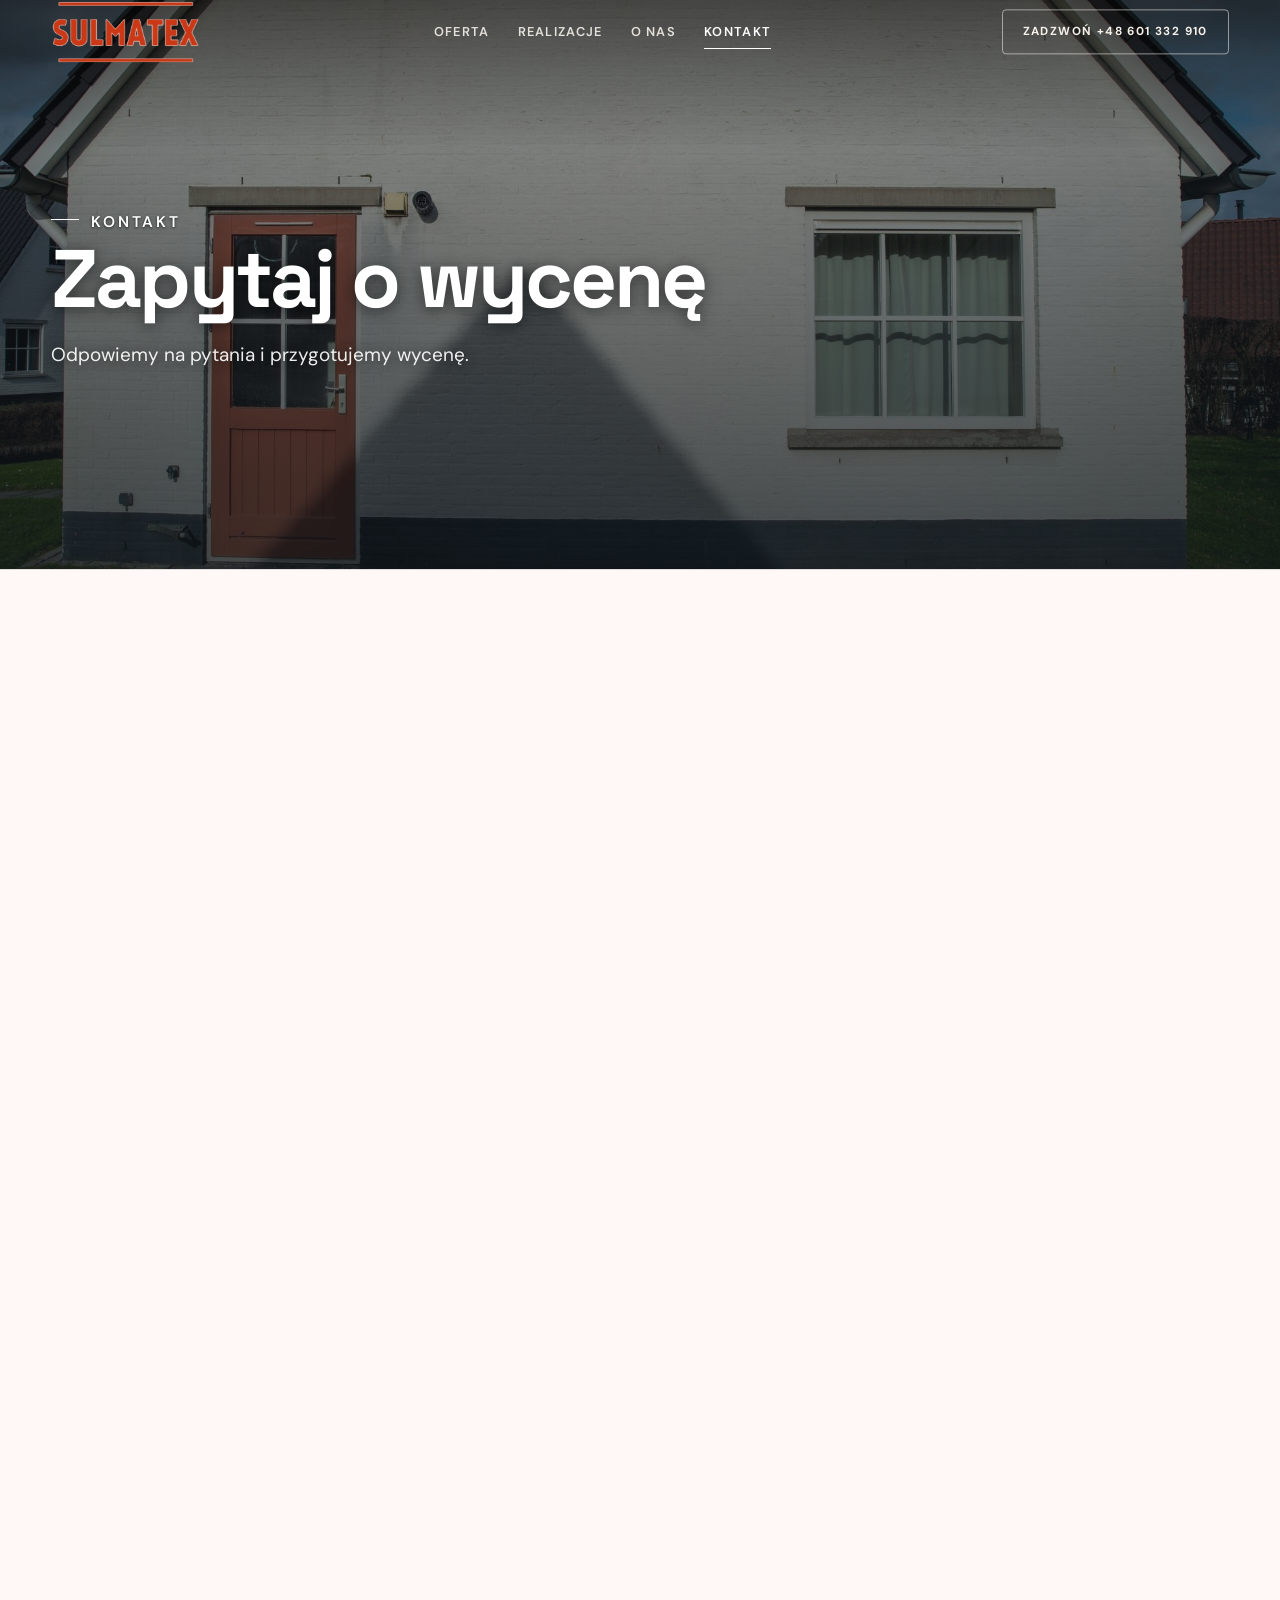
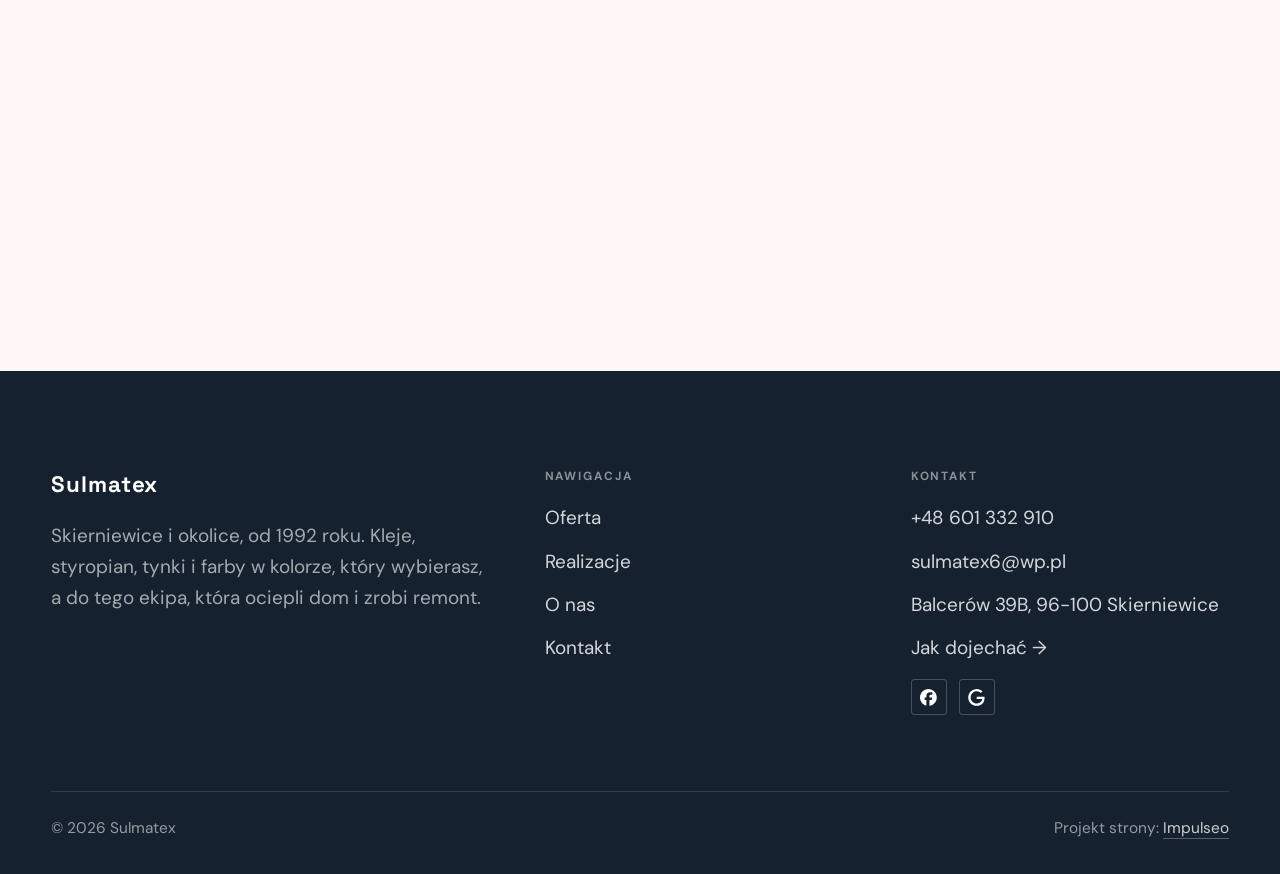
==== kontakt.html @ 5f84e616 "Strona demo: sulmatex" ====
<!DOCTYPE html>
<html lang="pl">
<head>
<meta charset="UTF-8">
<meta name="viewport" content="width=device-width, initial-scale=1.0">
<title>Kontakt - Sulmatex</title>
<meta name="description" content="Kontakt Sulmatex - Balcerów 39B, 96-100 Skierniewice">
<link rel="canonical" href="https://kris20032.github.io/sulmatex/kontakt.html">
<meta name="robots" content="noindex, nofollow">
<meta property="og:type" content="website">
<meta property="og:locale" content="pl_PL">
<meta property="og:site_name" content="Sulmatex">
<meta property="og:title" content="Kontakt - Sulmatex">
<meta property="og:description" content="Kontakt Sulmatex - Balcerów 39B, 96-100 Skierniewice">
<meta property="og:url" content="https://kris20032.github.io/sulmatex/kontakt.html">
<meta property="og:image" content="https://kris20032.github.io/sulmatex/img/og.jpg">
<meta property="og:image:width" content="1200">
<meta property="og:image:height" content="630">
<meta name="twitter:card" content="summary_large_image">
<link rel="preconnect" href="https://fonts.googleapis.com">
<link rel="preconnect" href="https://fonts.gstatic.com" crossorigin>
<link href="https://fonts.googleapis.com/css2?family=Space+Grotesk:wght@500;600;700&family=DM+Sans:opsz,wght@9..40,400;9..40,500;9..40,600&display=swap" rel="stylesheet">
<link rel="stylesheet" href="assets/styles.css?v=34078793">
</head>
<body>

<header class="nav">
  <div class="wrap nav-inner">
    <a class="brand brand-has-logo" href="index.html"><img class="brand-logo" src="img/logo.png" alt="Sulmatex" width="884" height="380" decoding="async"></a>
    <nav class="nav-links">
      <a href="oferta.html">Oferta</a>
      <a href="realizacje.html">Realizacje</a>
      <a href="o-nas.html">O nas</a>
      <a href="kontakt.html" class="active" aria-current="page">Kontakt</a>
      <a href="tel:+48601332910" class="btn btn-accent">Zadzwoń +48 601 332 910</a>
    </nav>
    <button class="nav-toggle" aria-label="Menu"><span></span><span></span><span></span></button>
  </div>
</header>

<main>
<section class="pagehead">
  <img src="img/g9.jpg" alt="Sulmatex - Zapytaj o wycenę" width="1880" height="1255" decoding="async">
  <div class="wrap">
    <span class="eyebrow">Kontakt</span>
    <h1>Zapytaj o wycenę</h1>
    <p>Odpowiemy na pytania i przygotujemy wycenę.</p>
  </div>
</section>
<section>
  <div class="wrap contact-grid">
    <div class="reveal">
      <span class="eyebrow">Dane kontaktowe</span>
      <h2 style="margin:var(--space-4) 0 var(--space-6)">Sulmatex</h2>
      <div class="info-list">
        <div class="info-row"><div class="ic"><svg class="ico-tel" width="16" height="16" viewBox="0 0 24 24" fill="none" aria-hidden="true"><path d="M6.6 10.8a15.5 15.5 0 0 0 6.6 6.6l2.2-2.2a1 1 0 0 1 1-.24 11.4 11.4 0 0 0 3.6.58 1 1 0 0 1 1 1V20a1 1 0 0 1-1 1A17 17 0 0 1 3 4a1 1 0 0 1 1-1h3.5a1 1 0 0 1 1 1c0 1.25.2 2.46.58 3.6a1 1 0 0 1-.25 1l-2.23 2.2Z" fill="currentColor"/></svg></div><div><div class="lbl">Telefon</div><a class="val" href="tel:+48601332910">+48 601 332 910</a></div></div>
        <div class="info-row"><div class="ic"><svg class="ico-mail" width="16" height="16" viewBox="0 0 24 24" fill="none" aria-hidden="true"><rect x="3.2" y="5.5" width="17.6" height="13" rx="1.6" stroke="currentColor" stroke-width="1.6"/><path d="M4 7l8 6 8-6" stroke="currentColor" stroke-width="1.6" stroke-linecap="round" stroke-linejoin="round"/></svg></div><div><div class="lbl">E-mail</div><a class="val" href="mailto:sulmatex6@wp.pl">sulmatex6@wp.pl</a></div></div>
        <div class="info-row"><div class="ic"><svg class="ico-pin" width="16" height="16" viewBox="0 0 24 24" fill="none" aria-hidden="true"><path d="M12 21s7-6.1 7-11.5A7 7 0 0 0 5 9.5C5 14.9 12 21 12 21Z" stroke="currentColor" stroke-width="1.6" fill="none"/><circle cx="12" cy="9.5" r="2.4" fill="currentColor"/></svg></div><div><div class="lbl">Adres</div><div class="val">Balcerów 39B, 96-100 Skierniewice</div></div></div>
        <div class="info-row"><div class="ic"><svg width="16" height="16" viewBox="0 0 24 24" fill="none" aria-hidden="true"><circle cx="12" cy="12" r="8.5" stroke="currentColor" stroke-width="1.6"/><path d="M12 7.5V12l3 2" stroke="currentColor" stroke-width="1.6" stroke-linecap="round"/></svg></div><div><div class="lbl">Godziny</div><div class="val">Poniedziałek-piątek 8:00-16:00, sobota i niedziela nieczynne</div></div></div>
      </div>
    </div>
    <div class="reveal">
      <form class="form" action="https://formsubmit.co/sulmatex6@wp.pl" method="POST">
        <input type="hidden" name="_subject" value="Zapytanie ze strony Sulmatex">
        <input type="hidden" name="_captcha" value="false">
        <input type="hidden" name="_template" value="table">
        <div class="fld"><label for="name">Imię / firma</label><input id="name" name="name" type="text" placeholder="np. Jan Kowalski" required></div>
        <div class="fld"><label for="email">E-mail</label><input id="email" name="email" type="email" placeholder="adres@email.pl" required></div>
        <div class="fld"><label for="phone">Telefon</label><input id="phone" name="phone" type="tel" placeholder="+48 ..."></div>
        <div class="fld"><label for="msg">Czego dotyczy zapytanie?</label><textarea id="msg" name="message" placeholder="Napisz krótko, w czym możemy pomóc" required></textarea></div>
        <button type="submit" class="btn btn-accent" style="width:100%;justify-content:center">Wyślij zapytanie <span class="arr">→</span></button>
        <p class="note">Wiadomość trafi bezpośrednio do nas. Można też zadzwonić: +48 601 332 910.</p>
      </form>
    </div>
  </div>
</section>
<section style="padding-top:0">
  <div class="wrap reveal">
    <iframe class="map" title="Sulmatex - Skierniewice" src="https://maps.google.com/maps?q=51.914485%2C20.145934&z=15&output=embed" loading="lazy" referrerpolicy="no-referrer-when-downgrade"></iframe>
  </div>
</section>
</main>

<footer>
  <div class="wrap">
    <div class="foot-grid">
      <div class="foot-brand">
        <div class="name">Sulmatex</div>
        <p>Skierniewice i okolice, od 1992 roku. Kleje, styropian, tynki i farby w kolorze, który wybierasz, a do tego ekipa, która ociepli dom i zrobi remont.</p>
      </div>
      <div class="foot-col">
        <h4>Nawigacja</h4>
        <a href="oferta.html">Oferta</a>
        <a href="realizacje.html">Realizacje</a>
        <a href="o-nas.html">O nas</a>
        <a href="kontakt.html">Kontakt</a>
      </div>
      <div class="foot-col">
        <h4>Kontakt</h4>
        <a href="tel:+48601332910">+48 601 332 910</a>
        <a href="mailto:sulmatex6@wp.pl">sulmatex6@wp.pl</a>
        <p>Balcerów 39B, 96-100 Skierniewice</p>
        <a href="https://maps.google.com/?cid=3609428095485784670&g_mp=Cidnb29nbGUubWFwcy5wbGFjZXMudjEuUGxhY2VzLlNlYXJjaFRleHQQAhgEIAA" target="_blank" rel="noopener">Jak dojechać →</a>
      <div class="foot-soc">
        <a class="soc" href="https://www.facebook.com/p/Sulmatex-100064661784393/" target="_blank" rel="noopener" aria-label="Facebook - Sulmatex"><svg viewBox="0 0 24 24" aria-hidden="true" focusable="false"><path d="M9.101 23.691v-7.98H6.627v-3.667h2.474v-1.58c0-4.085 1.848-5.978 5.858-5.978.401 0 .955.042 1.468.103a8.68 8.68 0 0 1 1.141.195v3.325a8.623 8.623 0 0 0-.653-.036 26.805 26.805 0 0 0-.733-.009c-.707 0-1.259.096-1.675.309a1.686 1.686 0 0 0-.679.622c-.258.42-.374.995-.374 1.752v1.297h3.919l-.386 2.103-.287 1.564h-3.246v8.245C19.396 23.238 24 18.179 24 12.044c0-6.627-5.373-12-12-12s-12 5.373-12 12c0 5.628 3.874 10.35 9.101 11.647Z" fill="currentColor"/></svg></a>
        <a class="soc" href="https://maps.google.com/?cid=3609428095485784670&g_mp=Cidnb29nbGUubWFwcy5wbGFjZXMudjEuUGxhY2VzLlNlYXJjaFRleHQQAhgEIAA" target="_blank" rel="noopener" aria-label="Google - Sulmatex"><svg viewBox="0 0 24 24" aria-hidden="true" focusable="false"><path d="M12.48 10.92v3.28h7.84c-.24 1.84-.853 3.187-1.787 4.133-1.147 1.147-2.933 2.4-6.053 2.4-4.827 0-8.6-3.893-8.6-8.72s3.773-8.72 8.6-8.72c2.6 0 4.507 1.027 5.907 2.347l2.307-2.307C18.747 1.44 16.133 0 12.48 0 5.867 0 .307 5.387.307 12s5.56 12 12.173 12c3.573 0 6.267-1.173 8.373-3.36 2.16-2.16 2.84-5.213 2.84-7.667 0-.76-.053-1.467-.173-2.053H12.48z" fill="currentColor"/></svg></a>
      </div>
      </div>
    </div>
    <div class="foot-bot">
      <span>© 2026 Sulmatex</span>
      <span>Projekt strony: <a class="foot-credit" href="https://impulseo.pl" target="_blank" rel="noopener">Impulseo</a></span>
    </div>
  </div>
</footer>
<div class="sticky-call"><a class="sc-call" href="tel:+48601332910"><svg class="ico-tel" width="16" height="16" viewBox="0 0 24 24" fill="none" aria-hidden="true"><path d="M6.6 10.8a15.5 15.5 0 0 0 6.6 6.6l2.2-2.2a1 1 0 0 1 1-.24 11.4 11.4 0 0 0 3.6.58 1 1 0 0 1 1 1V20a1 1 0 0 1-1 1A17 17 0 0 1 3 4a1 1 0 0 1 1-1h3.5a1 1 0 0 1 1 1c0 1.25.2 2.46.58 3.6a1 1 0 0 1-.25 1l-2.23 2.2Z" fill="currentColor"/></svg> Zadzwoń</a><a class="sc-quote" href="kontakt.html">Zadzwoń i zapytaj</a></div>
<div class="demo-wazne" data-do="2026-11-15" data-cykl="3" hidden><svg class="dw-ico" width="13" height="13" viewBox="0 0 24 24" fill="none" aria-hidden="true"><circle cx="12" cy="12" r="8.6" stroke="currentColor" stroke-width="1.8"/><path d="M12 7.2V12l3.3 2" stroke="currentColor" stroke-width="1.8" stroke-linecap="round"/></svg><span class="dw-txt"></span></div>

<script src="assets/main.js"></script>
</body>
</html>
---- assets/styles.css ----
/* ============================================================
   STOLBASZ — premium, architektoniczny B2B fit-out
   Jasna paleta, zero brązu. System wg premium-web-craft.
   Projekt strony: Impulseo (impulseo.pl)
   ============================================================ */

:root{
  /* PALETA — jasna, architektoniczna, chłodna */
  --paper:#F4F6F8;          /* główne tło */
  --paper-2:#E7EBEF;        /* sekcje alternatywne (chłodny jasny szary) */
  --paper-3:#E7EBEF;        /* delikatne wypełnienia */
  --ink:#15212E;            /* tekst główny — chłodny grafit */
  --ink-soft:#243443;       /* nagłówki drugorzędne */
  --muted:#6B7785;          /* tekst poboczny */
  --line:rgba(21,33,46,.12);/* hairline */
  --accent:#E8A317;         /* stonowany petrol-slate — jedyny akcent */
  --accent-d:#C9870C;
  --accent-soft:rgba(232,163,23,.10);
  --dark:#15212E;           /* sekcje ciemne (stopka/CTA) */

  /* HOVER ZDJĘĆ — JEDEN standard dla całego silnika (decyzja K. 04.08.2026, artefakt z wariantami).
     AKTUALNE (K.+Szymon 09.08.2026, wybór z artefaktu 6 wariantów): zoom 1.05 przy 1.4s -
     przy tak długim czasie mocniejszy kadr NIE skacze, tylko „oddycha". Poprzedni standard
     (1.02 / .55s z 04.08) odbierany jako dynamiczny i szybki.
     Spoczynek lekko przygaszony, ale TYLKO tam, gdzie jest mysz (@media hover:hover) —
     na telefonie zdjęcia zostają w pełnej jasności. */
  --img-zoom:1.05;                   /* K.+Szymon 09.08: wariant F z artefaktu porównawczego */
  --img-rest:brightness(.95) saturate(.99);
  --img-hot:brightness(1.06) saturate(1.05);
  --img-dur:1.4s;                    /* K.+Szymon 09.08 (wariant F): powoli = elegancko */
  --img-ease:cubic-bezier(.16,.84,.44,1);  /* miękki ogon, efekt „oddychania" */

  /* ODSTĘPY — skala 4/8 */
  --space-1:4px; --space-2:8px; --space-3:12px; --space-4:16px; --space-5:24px;
  --space-6:32px; --space-7:48px; --space-8:64px; --space-9:96px; --space-10:128px;

  /* TYPOGRAFIA — fluid clamp() (skala podbita 16.07.2026: większe, czytelniejsze litery — uwaga Adama) */
  --text-sm:clamp(.9rem,.87rem + .12vw,1rem);
  --text-base:clamp(1.08rem,1.04rem + .18vw,1.2rem);
  --text-lg:clamp(1.24rem,1.15rem + .34vw,1.44rem);
  --text-h3:clamp(1.34rem,1.22rem + .55vw,1.66rem);
  --text-h2:clamp(2.1rem,1.66rem + 2.1vw,3.1rem);
  --text-h1:clamp(2.9rem,2.1rem + 4vw,5.1rem);

  /* PROMIENIE — architektoniczne, raczej ostre */
  --r-sm:3px; --r-md:6px; --r-lg:10px;

  /* RUCH */
  --ease:cubic-bezier(.25,.46,.45,.94); --dur:.24s;

  /* CIENIE — miękkie, warstwowe */
  --sh-sm:0 1px 2px rgba(16,24,32,.04), 0 2px 8px rgba(16,24,32,.05);
  --sh-md:0 2px 6px rgba(16,24,32,.05), 0 12px 28px -8px rgba(16,24,32,.12);
  --sh-lg:0 6px 14px rgba(16,24,32,.07), 0 26px 56px -18px rgba(16,24,32,.22);

  --hairline:1px solid var(--line);

  --font-display:'Space Grotesk','Inter',sans-serif;
  --font-body:'DM Sans','Inter',sans-serif;
}

*{box-sizing:border-box;margin:0;padding:0}
html{scroll-behavior:smooth}
body{
  font-family:var(--font-body);
  font-size:var(--text-base);
  line-height:1.65;
  color:var(--ink);
  background:var(--paper);
  -webkit-font-smoothing:antialiased;
  text-rendering:optimizeLegibility;
}
img{max-width:100%;height:auto;display:block}  /* height:auto = width/height z atrybutów trzyma proporcje (TOP#12) */
a{color:inherit;text-decoration:none}

.wrap{width:min(92%,1180px);margin-inline:auto}
section{padding-block:clamp(52px,6.5vw,96px)}

h1,h2,h3{font-family:var(--font-display);font-weight:700;line-height:1.08;letter-spacing:-.02em;color:var(--ink)}
h1{font-size:var(--text-h1);letter-spacing:-.035em}
h2{font-size:var(--text-h2);letter-spacing:-.025em}
h3{font-size:var(--text-h3)}
/* MIARA — długość wiersza. WCAG 2.2 SC 1.4.8: max 80 znaków; Butterick: 45–90.
   68ch daje realnie 72–78 znaków polskiego tekstu, czyli z zapasem pod granicą.
   Wcześniej limit miał TYLKO <p> — <li>, <blockquote> i <dd> nie miały żadnego,
   i to jedyny powód, dla którego 23 bloki na dwóch oddanych stronach jadą po
   83–106 znaków w wierszu (pomiar 07.08.2026, bramka `miara`).
   ⚠️ Listy i definicje ograniczamy TYLKO bez klasy: `ul`/`ol` z klasą to u nas
   układ (siatki kafli, menu), a nie tekst ciągły — tam miarę wyznacza układ. */
/* 60ch, nie 68ch (K. 10.08): po zmianie fontów na węższe kroje (DM Sans i spółka)
   w 68ch mieściło się ~90 znaków - bramka pikselowa słusznie zgłaszała przekroczenie
   granicy 80. Pomiar na żywej przeglądarce: 60ch = 90 znaków, 53ch = ~78 znaków, czyli normę WCAG 1.4.8. */
:root{ --miara:53ch }
p{max-width:min(100%,var(--miara))}
blockquote,
ul:not([class])>li, ol:not([class])>li,
dl:not([class])>dd{max-width:min(100%,var(--miara))}

/* ⚠️ Świadomie BEZ wyjątku `.tile p,.card p,.svc p{max-width:none}`, choć nasuwa się sam:
   te akapity BYŁY już ograniczone (stare `p{max-width:65ch}`), więc „wyjątek" nie odblokowałby
   niczego nowego — tylko ROZLUŹNIŁ stan sprzed zmiany na wszystkich demach naraz.
   `figcaption` żadna z reguł wyżej nie dotyczy, więc też nie potrzebuje zwolnienia. */

/* ŁAMANIE. `balance` wyrównuje długości wierszy w nagłówku, `pretty` pilnuje ostatniego
   wiersza akapitu, żeby nie został w nim jeden wyraz. Obsługiwane od Chrome 117 /
   Safari 17.5; starsze przeglądarki po prostu ignorują tę własność.
   `text-wrap:pretty` nie występowało dotąd ANI RAZ w silniku ani w repo klientów. */
h1,h2,h3,.lead,.lede{text-wrap:balance}
p,li,blockquote,dd{text-wrap:pretty}

.eyebrow{
  font-family:var(--font-body);
  font-size:var(--text-sm);
  font-weight:600;
  letter-spacing:.18em;
  text-transform:uppercase;
  color:var(--accent);
  display:inline-flex;align-items:center;gap:var(--space-3);
}
/* flex:none + margin-top = kreska trzyma się PIERWSZEJ linii. Wcześniej align-items:center
   centrowało ją względem całego bloku i przy zawinięciu (długi kicker typu
   „…WNĘTRZ · LESZNO · OD 2019") druga linia lądowała z brzydkim wcięciem. */
.eyebrow{align-items:flex-start}
.eyebrow>*,.eyebrow{text-wrap:balance}   /* dlugi kicker lamal sie na sierote typu samo „2019" w drugiej linii */
.eyebrow::before{content:"";width:28px;height:1px;background:var(--accent);display:inline-block;flex:none;margin-top:.62em}

.muted{color:var(--muted)}
.lead{font-size:var(--text-lg);line-height:1.55;color:var(--ink-soft);max-width:50ch}

/* ---------- BUTTONS ---------- */
.btn{
  display:inline-flex;align-items:center;gap:var(--space-2);
  font-weight:600;font-size:var(--text-sm);letter-spacing:.02em;
  padding:var(--space-4) var(--space-6);
  border-radius:var(--r-sm);
  transition:transform var(--dur) var(--ease),box-shadow var(--dur) var(--ease),background var(--dur) var(--ease);
  cursor:pointer;border:1px solid transparent;
}
.btn-accent{background:var(--accent);color:#fff;box-shadow:var(--sh-sm)}
.btn-accent:hover{background:var(--accent-d);transform:translateY(-2px);box-shadow:var(--sh-md)}
.btn-accent:active{transform:translateY(0);box-shadow:var(--sh-sm)}
.btn-ghost{background:transparent;color:var(--ink);border-color:var(--line)}
.btn-ghost:hover{border-color:var(--accent);color:var(--accent);transform:translateY(-2px)}
.btn-light{background:#fff;color:var(--ink);box-shadow:var(--sh-sm)}
.btn-light:hover{transform:translateY(-2px);box-shadow:var(--sh-md)}
.btn .arr{transition:transform var(--dur) var(--ease)}
.btn:hover .arr{transform:translateX(4px)}

/* ---------- NAV ---------- */
.nav{
  position:sticky;top:0;z-index:50;
  background:color-mix(in srgb,var(--paper) 88%,transparent);
  backdrop-filter:saturate(140%) blur(10px);
  border-bottom:var(--hairline);
}
.nav-inner{display:flex;align-items:center;justify-content:space-between;gap:var(--space-5);height:72px}
/* ANTY-NACHODZENIE (K. 05.08.2026): długa nazwa firmy + przycisk z pełnym numerem nie mieściły się w pasku
   i flex ściskał linki PONIŻEJ ich treści - "Kontakt" wchodził na ramkę "Zadzwoń +48 ...". Teraz ustępuje
   nazwa marki (skrót wielokropkiem), a menu i przycisk nigdy się nie kurczą ani nie zachodzą na siebie. */
.brand{display:flex;flex-direction:column;line-height:1;min-width:0;flex:0 1 auto}
.brand .name{font-family:var(--font-display);font-weight:800;font-size:1.35rem;letter-spacing:.04em;white-space:nowrap;overflow:hidden;text-overflow:ellipsis}
.brand .sub{font-size:.62rem;letter-spacing:.34em;text-transform:uppercase;color:var(--muted);margin-top:5px;white-space:nowrap;overflow:hidden;text-overflow:ellipsis}
.nav-links{display:flex;align-items:center;gap:var(--space-6);flex:0 0 auto}
.nav-links a{font-size:var(--text-sm);font-weight:500;color:var(--ink-soft);position:relative;padding-block:4px;white-space:nowrap;transition:color var(--dur) var(--ease)}
.nav-links a::after{content:"";position:absolute;left:0;bottom:0;width:0;height:1.5px;background:var(--accent);transition:width var(--dur) var(--ease)}
.nav-links a:hover,.nav-links a.active{color:var(--ink)}
.nav-links a:hover::after,.nav-links a.active::after{width:100%}
.nav-links .btn{padding:var(--space-2) var(--space-5)}
/* przyciski w nav: właściwy kolor (przebij .nav-links a) + bez podkreślenia */
.nav-links a.btn-accent{color:#fff}
.nav-links a.btn-ghost,.nav-links a.btn-light{color:var(--ink)}
/* CTA w pasku: NIE podkreślenie spod linków menu, ale ten sam przelatujący błysk,
   co na wszystkich innych przyciskach (zgłoszenie K. 13.08.2026 - „na hero jest efekt
   światła przechodzącego przez przycisk, na navbarze go nie ma, a mają być identyczne").
   Reguła `.nav-links a::after` jest silniejsza od `.btn::after`, więc trzeba jej
   geometrię wyzerować i wpisać połysk z nazwy - samo `display:none` gasiło efekt. */
.nav-links a.btn::after{
  display:block;content:"";position:absolute;inset:0;z-index:-1;pointer-events:none;
  width:auto;height:auto;border-radius:inherit;   /* kasuje geometrię podkreślenia (width:0;height:1.5px) */
  background:linear-gradient(100deg,transparent 32%,rgba(255,255,255,.20) 50%,transparent 68%);
  translate:-120% 0}
@media (prefers-reduced-motion:no-preference){
  .nav-links a.btn:hover::after{translate:120% 0;transition:translate .75s var(--mt-ease,cubic-bezier(.16,.84,.44,1))}
}
.nav-toggle{display:none;background:none;border:none;cursor:pointer;flex-direction:column;gap:5px;padding:8px}
.nav-toggle span{width:24px;height:2px;background:var(--ink);transition:var(--dur)}
/* Ciasny zakres MIĘDZY menu mobilnym a pełnym pulpitem: zbijamy odstępy i nazwę marki,
   żeby wszystko zmieściło się naturalnie, zanim w ogóle dojdzie do skracania wielokropkiem. */
@media(max-width:1280px) and (min-width:921px){
  .nav-links{gap:var(--space-4)}
  .nav-links .btn{padding:var(--space-2) var(--space-4)}
  .brand .name{font-size:1.15rem}
}

/* ---------- HERO (split) ---------- */
.hero{position:relative;overflow:hidden;border-bottom:var(--hairline)}
.hero-grid{display:grid;grid-template-columns:1.05fr .95fr;gap:clamp(24px,4vw,60px);align-items:center;
  padding-block:clamp(36px,4.5vw,64px)}
.hero-copy .eyebrow{margin-bottom:var(--space-5)}
.hero-copy h1{margin-bottom:var(--space-5)}
.hero-copy .lead{margin-bottom:var(--space-7)}
.hero-actions{display:flex;flex-wrap:wrap;gap:var(--space-4)}
.hero-art{position:relative;aspect-ratio:4/3;border-radius:var(--r-lg);overflow:hidden;box-shadow:var(--sh-lg)}
.hero-art img{width:100%;height:100%;object-fit:cover}
.hero-art::after{content:"";position:absolute;inset:0;background:linear-gradient(180deg,transparent 55%,rgba(18,24,28,.28))}
.hero-badge{position:absolute;left:var(--space-5);bottom:var(--space-5);z-index:2;
  background:rgba(252,252,251,.94);backdrop-filter:blur(4px);
  border-radius:var(--r-md);padding:var(--space-4) var(--space-5);box-shadow:var(--sh-md);max-width:78%}
.hero-badge strong{display:block;font-family:var(--font-display);font-size:1rem;letter-spacing:-.01em}
.hero-badge span{font-size:var(--text-sm);color:var(--muted)}

/* ---------- HERO duży / kinowy (strona główna) ---------- */
.hero-cine{position:relative;min-height:clamp(560px,82vh,840px);min-height:clamp(560px,82svh,840px);display:flex;align-items:center;overflow:hidden;border-bottom:var(--hairline)}
.hero-cine>img{position:absolute;inset:0;width:100%;height:100%;object-fit:cover;z-index:0}
.hero-cine::after{content:"";position:absolute;inset:0;z-index:1;
  background:linear-gradient(95deg,rgba(13,18,23,.86) 0%,rgba(13,18,23,.64) 32%,rgba(13,18,23,.24) 62%,rgba(13,18,23,.04) 100%)}
.hero-cine .wrap{position:relative;z-index:2;padding-block:var(--space-8)}
.hero-cine .hero-copy{max-width:660px}
.hero-cine .eyebrow{color:#fff;margin-bottom:var(--space-5)}
.hero-cine .eyebrow::before{background:#fff}
.hero-cine h1{color:#fff;margin-bottom:var(--space-5);font-size:clamp(2.9rem,2rem + 4.4vw,5.2rem);text-wrap:balance}
.hero-cine .lead{color:rgba(255,255,255,.92);max-width:48ch;margin-bottom:var(--space-7)}
.hero-cine .hero-actions{display:flex;flex-wrap:wrap;gap:var(--space-4)}
/* NISKIE OKNO (laptop z dokiem i paskami przeglądarki ma ~700-780 px wysokości widoku):
   H1 do 5.2rem + długi lead nie mieściły się i przyciski wypadały POD krawędź ekranu -
   klient widział stronę bez ani jednego CTA. Skalujemy w dół, zamiast przycinać treść. */
@media(min-width:821px) and (max-height:820px){
  .hero-cine{min-height:clamp(520px,94svh,780px)}
  .hero-cine .wrap{padding-block:var(--space-6)}
  .hero-cine h1{font-size:clamp(2.2rem,1.5rem + 2.6vw,3.6rem);margin-bottom:var(--space-4)}
  .hero-cine .eyebrow{margin-bottom:var(--space-4)}
  .hero-cine .lead{margin-bottom:var(--space-5);max-width:44ch}
}
@media(max-width:680px){
  .hero-cine{min-height:clamp(520px,76vh,640px);min-height:clamp(520px,76svh,640px);align-items:flex-end}
  .hero-cine::after{background:linear-gradient(0deg,rgba(13,18,23,.9) 6%,rgba(13,18,23,.45) 55%,rgba(13,18,23,.25) 100%)}
  .hero-cine .wrap{padding-bottom:var(--space-9)}
  /* TELEFON (~90% oglądających): lead potrafił zająć 8 linii i zepchnąć CTA poza pierwszy ekran.
     Zwężamy interlinię i skalę - treści nie ucinamy, bo to ona sprzedaje. */
  .hero-cine .lead{font-size:.98rem;line-height:1.5;margin-bottom:var(--space-5)}
  .hero-cine .eyebrow{font-size:.72rem;letter-spacing:.13em;margin-bottom:var(--space-4)}
  .hero-cine .eyebrow::before{width:20px}
  .hero-cine h1{margin-bottom:var(--space-4)}
}

/* full-bleed hero variant (podstrony) */
.pagehead{position:relative;min-height:46vh;min-height:46svh;display:flex;align-items:flex-end;overflow:hidden;border-bottom:var(--hairline)}
.pagehead img{position:absolute;inset:0;width:100%;height:100%;object-fit:cover}
/* 10.08.2026 (decyzja K.): mocniejsze przyciemnienie + cień pod tekstem. Bramka mierzyła na
   nagłówkach podstron 3,38-3,43:1 przy wymaganych 4,5 — jasne zdjęcie (hala, śnieg, niebo)
   podchodziło pod biały tekst. Zdjęcia klientów są różne, więc kontrast musi dawać WARSTWA,
   a nie szczęśliwy dobór kadru. */
.pagehead::after{content:"";position:absolute;inset:0;background:linear-gradient(180deg,rgba(18,24,28,.40),rgba(18,24,28,.76))}
.pagehead .wrap{position:relative;z-index:2;padding-block:var(--space-9);color:#fff}
.pagehead h1{color:#fff;max-width:18ch;text-shadow:0 2px 16px rgba(0,0,0,.55)}
.pagehead .eyebrow{color:#fff}
.pagehead .eyebrow::before{background:#fff}
.pagehead p{color:rgba(255,255,255,.92);margin-top:var(--space-4);max-width:54ch;text-shadow:0 1px 12px rgba(0,0,0,.5)}

/* ---------- STRIP (pasek skrótów / liczby) ---------- */
.strip{background:var(--dark);color:#fff}
/* PASEK HASEŁ — standard 04.08.2026 (decyzja K.): 5 haseł w JEDNYM rzędzie, tekst WYŚRODKOWANY,
   węższe marginesy boczne niż reszta strony (pasek ma iść szerzej), równe wysokości kolumn. */
.strip .wrap{width:min(96%,1440px);display:grid;grid-template-columns:repeat(5,1fr);
  gap:var(--space-5);padding-block:var(--space-7);align-items:stretch}
.strip .item .k{font-family:var(--font-display);font-size:clamp(1.05rem,.82rem + .85vw,1.55rem);
  font-weight:800;letter-spacing:-.02em;color:#fff;line-height:1.18;text-wrap:balance}
.strip .item .v{font-size:var(--text-sm);color:rgba(255,255,255,.66);margin-top:var(--space-2);line-height:1.4}
.strip .item{border-left:2px solid var(--accent);padding-inline:var(--space-4);
  text-align:center;display:flex;flex-direction:column;justify-content:center}
/* liczba kolumn = liczba haseł, żeby ostatnie nie zostawało samo w drugim rzędzie.
   Klasę n-N nadaje multipage.py; domyślnie (bez klasy) pasek jest 5-kolumnowy. */
.strip.n-2 .wrap{grid-template-columns:repeat(2,1fr)}
.strip.n-3 .wrap{grid-template-columns:repeat(3,1fr)}
.strip.n-4 .wrap{grid-template-columns:repeat(4,1fr);gap:var(--space-6)}
.strip.n-4 .item .k{font-size:clamp(1.3rem,1rem + 1.1vw,2rem)}
.strip.n-6 .wrap{grid-template-columns:repeat(6,1fr);gap:var(--space-4)}
.strip.n-6 .item .k{font-size:clamp(.98rem,.8rem + .7vw,1.35rem)}
/* równe łamanie: zamiast "długa linia + jedno słowo" obie linie zbliżonej długości */
.strip .item .k{text-wrap:balance}

/* ---------- SECTION HEAD ---------- */
.head{max-width:48rem;margin-bottom:var(--space-8)}
.head.center{margin-inline:auto;text-align:center}
.head .eyebrow{margin-bottom:var(--space-4)}
.head h2{margin-bottom:var(--space-4)}
.head p{color:var(--muted);font-size:var(--text-lg);line-height:1.55}
.head.center p{margin-inline:auto}

/* ---------- INTRO SPLIT ---------- */
.split{display:grid;grid-template-columns:.92fr 1.08fr;gap:clamp(28px,5vw,80px);align-items:center}
.split.rev{grid-template-columns:1.08fr .92fr}
.split.rev .split-art{order:-1}
.split-art{position:relative;aspect-ratio:5/4;border-radius:var(--r-lg);overflow:hidden;box-shadow:var(--sh-lg)}
.split-art img{width:100%;height:100%;object-fit:cover}
.split-copy h2{margin-bottom:var(--space-5)}
.split-copy p+p{margin-top:var(--space-4)}
.split-copy .btn{margin-top:var(--space-6)}

/* ---------- SERVICES (zakres) ---------- */
.svc-grid{display:grid;grid-template-columns:repeat(auto-fit,minmax(280px,1fr));gap:var(--space-5)}
.svc{background:#fff;border:var(--hairline);border-radius:var(--r-md);padding:var(--space-7) var(--space-6);
  transition:transform var(--dur) var(--ease),box-shadow var(--dur) var(--ease),border-color var(--dur) var(--ease);
  position:relative;overflow:hidden}
.svc::before{content:"";position:absolute;left:0;top:0;width:3px;height:0;background:var(--accent);transition:height var(--dur) var(--ease)}
.svc:hover{transform:translateY(-4px);box-shadow:var(--sh-md);border-color:transparent}
.svc:hover::before{height:100%}
.svc .ic{font-family:var(--font-display);font-size:.8rem;font-weight:700;letter-spacing:.12em;color:var(--accent);margin-bottom:var(--space-4)}
.svc h3{margin-bottom:var(--space-3);font-size:1.22rem}
.svc p{color:var(--muted);font-size:var(--text-base);line-height:1.6}

/* big detailed service rows */
.svc-row{display:grid;grid-template-columns:.8fr 1.2fr;gap:clamp(20px,4vw,60px);align-items:center;padding-block:var(--space-8)}
.svc-row+.svc-row{border-top:var(--hairline)}
.svc-row.rev{grid-template-columns:1.2fr .8fr}
/* Naprzemienny układ wierszy oferty: co drugi wiersz ma zdjęcie po PRAWEJ.
   Było `order:-1` — martwy kod, bo zdjęcie i tak jest pierwszym dzieckiem w HTML,
   więc wszystkie wiersze wyglądały identycznie (zdjęcie zawsze z lewej), a `rev`
   zmieniało tylko szerokość kolumn. Znalezione 29.07.2026 przy różnicowaniu kierunków
   animacji (pomiar pozycji: art.mid 390/502 przy row.mid 756 — zawsze lewa strona). */
.svc-row.rev .svc-row-art{order:2}
.svc-row-art{aspect-ratio:4/3;border-radius:var(--r-md);overflow:hidden;box-shadow:var(--sh-md)}
.svc-row-art img{width:100%;height:100%;object-fit:cover}
.svc-row h3{font-size:1.5rem;margin-bottom:var(--space-4)}
.svc-row .num{font-family:var(--font-display);font-size:.85rem;font-weight:700;letter-spacing:.14em;color:var(--accent);display:block;margin-bottom:var(--space-3)}
.svc-row ul{list-style:none;margin-top:var(--space-4);display:flex;flex-direction:column;gap:var(--space-2)}
.svc-row li{position:relative;padding-left:var(--space-5);color:var(--muted);font-size:var(--text-base)}
.svc-row li::before{content:"";position:absolute;left:0;top:.62em;width:8px;height:1px;background:var(--accent)}

/* ---------- GALLERY (realizacje) ---------- */
.gallery{display:grid;grid-template-columns:repeat(12,1fr);gap:var(--space-4);grid-auto-rows:200px}
/* GALERIA MASONRY — pionowe zdjęcia (portrety beauty/wellness) bez przycinania: kolumny, height auto */
.gallery-masonry{column-count:3;column-gap:var(--space-4)}
@media(max-width:900px){.gallery-masonry{column-count:2}}
@media(max-width:560px){.gallery-masonry{column-count:1}}
.gallery-masonry .m-tile{break-inside:avoid;margin:0 0 var(--space-4);padding:0;position:relative;overflow:hidden;border-radius:var(--r-md);border:1px solid var(--line)}
.gallery-masonry .m-tile img{width:100%;height:auto;display:block}
.gallery-masonry .m-tile .cap{position:absolute;left:0;right:0;bottom:0;padding:var(--space-4);color:#fff;background:linear-gradient(0deg,rgba(0,0,0,.55),transparent);font-size:var(--text-sm)}
.gallery-masonry .m-tile .cap small{display:block;font-weight:400;opacity:.78;letter-spacing:.04em;text-transform:uppercase;font-size:.66rem;margin-top:3px}
.tile{position:relative;overflow:hidden;border-radius:var(--r-md);box-shadow:var(--sh-sm);
  transition:transform var(--dur) var(--ease),box-shadow var(--dur) var(--ease)}
.tile img{width:100%;height:100%;object-fit:cover;
  transition:transform var(--img-dur) var(--img-ease),filter var(--img-dur) var(--img-ease)}
.tile:hover{box-shadow:var(--sh-md)}
.tile .cap{position:absolute;left:0;right:0;bottom:0;padding:var(--space-5) var(--space-4) var(--space-4);
  /* mocniejszy spad + cien pod tekstem: na JASNYCH zdjeciach klienta (biale fronty, sciany)
     slaby gradient dawal kontrast ~1.5:1 zamiast wymaganych 3.6:1 (bramka wygladu, 10.08.2026) */
  background:linear-gradient(transparent 10%,rgba(18,24,28,.55) 40%,rgba(18,24,28,.88) 68%,rgba(18,24,28,.99));color:#fff;
  text-shadow:0 1px 2px rgba(0,0,0,.85),0 2px 10px rgba(0,0,0,.55);
  font-size:var(--text-sm);font-weight:600;letter-spacing:.01em;
  opacity:0;transform:translateY(8px);transition:var(--dur) var(--ease)}
.tile:hover .cap{opacity:1;transform:translateY(0)}
.tile .cap small{display:block;font-weight:400;opacity:.78;letter-spacing:.04em;text-transform:uppercase;font-size:.66rem;margin-top:3px}
/* bento spans */
.t-wide{grid-column:span 6}
.t-tall{grid-column:span 6;grid-row:span 2}
.t-std{grid-column:span 6}
.t-third{grid-column:span 4}
.t-two3{grid-column:span 8}

/* ---------- TRUST / WIARYGODNOŚĆ ---------- */
.trust{background:var(--paper-2)}
.trust-grid{display:grid;grid-template-columns:repeat(auto-fit,minmax(240px,1fr));gap:var(--space-5);margin-top:var(--space-7)}
.trust-card{background:#fff;border-radius:var(--r-md);padding:var(--space-7) var(--space-6);box-shadow:var(--sh-sm);border-top:3px solid var(--accent)}
.trust-card .big{font-family:var(--font-display);font-size:clamp(1.8rem,1.3rem + 1.6vw,2.6rem);font-weight:800;letter-spacing:-.02em;color:var(--ink);line-height:1}
.trust-card h3{font-size:1.12rem;margin:var(--space-3) 0 var(--space-2)}
.trust-card p{color:var(--muted);font-size:var(--text-base);line-height:1.55}

/* ---------- CTA band ---------- */
.cta{background:var(--dark);color:#fff;position:relative;overflow:hidden}
/* telefon w CTA: na ciemnym tle biały (domyślnie), rodziny z JASNYM tłem CTA
   nadpisują to u siebie - wcześniej kolor siedział w stylu inline i wygrywał z rodziną. */
.cta .btn-ghost-cta{color:#fff;border-color:rgba(255,255,255,.3)}
.cta .wrap{display:grid;grid-template-columns:1.4fr .6fr;gap:var(--space-7);align-items:center;position:relative;z-index:2}
.cta h2{color:#fff;max-width:20ch}
.cta p{color:rgba(255,255,255,.74);margin-top:var(--space-4)}
.cta-actions{display:flex;flex-direction:column;gap:var(--space-3);align-items:flex-start}
.cta::before{content:"";position:absolute;right:-80px;top:-80px;width:360px;height:360px;border-radius:50%;
  background:radial-gradient(circle,var(--accent-soft),transparent 70%)}

/* ---------- CONTACT ---------- */
.contact-grid{display:grid;grid-template-columns:.85fr 1.15fr;gap:clamp(28px,4vw,56px);align-items:start}
.info-list{display:flex;flex-direction:column;gap:var(--space-2)}
.info-row{display:flex;gap:var(--space-4);align-items:flex-start;padding-block:var(--space-4);border-bottom:var(--hairline)}
.info-row .ic{flex:none;width:42px;height:42px;display:grid;place-items:center;border-radius:50%;
  background:var(--accent-soft);color:var(--accent);font-size:1.05rem}
.info-row .lbl{font-size:.72rem;letter-spacing:.14em;text-transform:uppercase;color:var(--muted)}
.info-row .val{font-weight:600;font-size:var(--text-base);margin-top:2px}
.info-row a.val:hover{color:var(--accent)}
.map{border:none;border-radius:var(--r-lg);box-shadow:var(--sh-md);width:100%;height:100%;min-height:380px;filter:grayscale(.2) contrast(1.02)}
.form{background:#fff;border:var(--hairline);border-radius:var(--r-lg);padding:clamp(24px,3vw,40px);box-shadow:var(--sh-sm)}
.form .fld{margin-bottom:var(--space-5)}
.form label{display:block;font-size:var(--text-sm);font-weight:600;margin-bottom:var(--space-2)}
.form input,.form textarea{width:100%;font-family:inherit;font-size:var(--text-base);color:var(--ink);
  padding:var(--space-4);border:var(--hairline);border-radius:var(--r-sm);background:var(--paper);transition:border-color var(--dur)}
.form input:focus,.form textarea:focus{outline:none;border-color:var(--accent);background:#fff}
.form textarea{resize:vertical;min-height:120px}
.form .note{font-size:var(--text-sm);color:var(--muted);margin-top:var(--space-3)}

/* ---------- FOOTER ---------- */
footer{background:var(--dark);color:#fff;padding-block:var(--space-9) var(--space-6)}
.foot-grid{display:grid;grid-template-columns:1.4fr 1fr 1fr;gap:var(--space-7);margin-bottom:var(--space-8)}
.foot-brand .name{font-family:var(--font-display);font-weight:800;font-size:1.4rem;letter-spacing:.04em}
.foot-brand p{color:rgba(255,255,255,.62);margin-top:var(--space-4);font-size:var(--text-base);max-width:38ch}
.foot-col h4{font-size:.74rem;letter-spacing:.16em;text-transform:uppercase;color:rgba(255,255,255,.5);margin-bottom:var(--space-4)}
.foot-col a,.foot-col p{display:block;color:rgba(255,255,255,.82);font-size:var(--text-base);margin-bottom:var(--space-3)}
.foot-col a:hover{color:#fff}
.foot-bot{border-top:1px solid rgba(255,255,255,.12);padding-top:var(--space-5);display:flex;justify-content:space-between;flex-wrap:wrap;gap:var(--space-3);
  font-size:var(--text-sm);color:rgba(255,255,255,.55)}
.foot-bot a:hover{color:#fff}
/* Podpis w stopce = klikalny link do impulseo.pl (31.07.2026). Ma być WIDOCZNIE klikalny,
   ale nie krzyczeć - stąd sam kolor jaśniejszy + delikatne podkreślenie na najeździe. */
.foot-bot a.foot-credit{color:rgba(255,255,255,.78);text-decoration:none;border-bottom:1px solid rgba(255,255,255,.28)}
.foot-bot a.foot-credit:hover{color:#fff;border-bottom-color:#fff}

/* ---------- REVEAL ---------- */
.reveal{opacity:0;transform:translateY(22px);transition:opacity .6s var(--ease),transform .6s var(--ease)}
.reveal.in{opacity:1;transform:none}

/* ---------- RESPONSIVE ---------- */
@media(max-width:920px){
  .hero-grid,.split,.split.rev,.svc-row,.svc-row.rev,.cta .wrap,.contact-grid,.foot-grid{grid-template-columns:1fr}
  .split.rev .split-art,.svc-row.rev .svc-row-art{order:0}
  .hero-art{aspect-ratio:16/10;max-height:420px}
  .strip .wrap,.strip.n-2 .wrap,.strip.n-3 .wrap,.strip.n-4 .wrap,.strip.n-6 .wrap{grid-template-columns:repeat(2,1fr);gap:var(--space-6)}
  .strip .item .k,.strip.n-6 .item .k{font-size:clamp(1.3rem,1.1rem + 1vw,2rem)}
  .gallery{grid-auto-rows:180px}
  .t-wide,.t-tall,.t-std,.t-third,.t-two3{grid-column:span 6}
  .t-tall{grid-row:span 1}
  .cta-actions{flex-direction:row;flex-wrap:wrap}
  .foot-grid{gap:var(--space-6)}
}
@media(max-width:680px){
  .nav-links{position:fixed;inset:72px 0 auto 0;background:var(--paper);flex-direction:column;align-items:stretch;
    gap:0;padding:var(--space-4) 6%;border-bottom:var(--hairline);box-shadow:var(--sh-md);
    transform:translateY(-120%);transition:transform var(--dur) var(--ease)}
  .nav-links.open{transform:translateY(0)}
  .nav-links a{padding-block:var(--space-4);border-bottom:var(--hairline)}
  .nav-links .btn{margin-top:var(--space-3);justify-content:center}
  .nav-toggle{display:flex}
  .strip .wrap,.strip.n-2 .wrap,.strip.n-3 .wrap,.strip.n-4 .wrap,.strip.n-6 .wrap{grid-template-columns:1fr}
  .gallery{grid-template-columns:repeat(6,1fr)}
  .foot-grid{grid-template-columns:1fr}
}
@media(prefers-reduced-motion:reduce){
  /* audyt 09.08 TOP#14: samo skrócenie duration przy animacji INFINITE = stroboskop
     (pętla .01ms miga ekranem); iteration-count:1 gasi pętlę naprawdę. Pseudoelementy
     też - tła hero (gastro/studio) animują ::before/img, blanket na * ich nie łapał. */
  *,*::before,*::after{animation-duration:.01ms!important;animation-iteration-count:1!important;animation-delay:0s!important;transition:none!important}
  .reveal{opacity:1!important;transform:none!important}
  html{scroll-behavior:auto}
}

/* ============================================================
   PREMIUM LAYER — destylat deep-researchu branż (anty-AI, spokój).
   Zmienne STOLBASZ (--accent/--ink/--paper/--line/--dark). Ruch ledwo
   zauważalny, krzywa cubic-bezier(.16,.84,.44,1); prefers-reduced-motion
   pokryte blanketem wyżej. Karty hairline zamiast cieni = #1 sygnał „nie-AI".
   ============================================================ */

/* więcej oddechu między sekcjami (liderzy: 110-130px) */
section{padding-block:clamp(64px,8vw,128px)}

/* 1) Aksamitny reveal — dłuższa, miękka krzywa zamiast „skoku" */
.reveal{transition:opacity .9s cubic-bezier(.16,.84,.44,1),transform .9s cubic-bezier(.16,.84,.44,1);will-change:opacity,transform}
/* stagger TYLKO w galerii (tam pozycja = porządek dzieci) */
.gallery .reveal:nth-child(2){transition-delay:.07s}
.gallery .reveal:nth-child(3){transition-delay:.14s}
.gallery .reveal:nth-child(4){transition-delay:.21s}
.gallery .reveal:nth-child(5){transition-delay:.28s}
.gallery .reveal:nth-child(6){transition-delay:.35s}

/* 2) Hero STATYCZNY na .hero-cine — Ken Burns CAŁKIEM WYŁĄCZONY 26.06 (3. zgłoszenie Szymona).
   GENEZA: animowanie scale na <img> hero z teksturami (cegły/framugi) re-samplinguje obraz
   klatka po klatce → na części ekranów drobne drganie/shimmer = „heroshot się trzęsie".
   translateY usunięto wcześniej, scale-only + will-change/GPU NIE wystarczyły do GWARANCJI gładkości.
   Krzysztof zażądał pewności („make sure, że błąd się nie pojawi") > efekt. Zero animacji = 0% drgania.
   Delikatny zoom zostaje TYLKO w pełnoekranowych hero gastro/studio (hg-bg/hs-bg — tło, inny
   mechanizm, chwalone, nigdy nie zgłaszane). NIE wracać do KB na .hero-cine bez realnego testu
   na sprzęcie klienta — to ryzyko regresji „trzęsienia”. */
/* BEZPIECZNY "wow" na hero = jednorazowy FADE-IN (opacity), nie zoom.
   opacity nie dotyka bitmapy → gładkie na KAŻDYM zdjęciu/ekranie/GPU, zero ryzyka migotania.
   Geometryczny ruch (scale/translate) na .hero-cine jest ZAKAZANY (bramka pilnuje). */
@keyframes heroFade{from{opacity:0}to{opacity:1}}
.hero-cine>img{transform:none;animation:heroFade 1.1s ease-out both}

/* 3) Akcentowy hairline pod nagłówkiem sekcji, który „rysuje się" przy wejściu */
.head h2{position:relative;padding-bottom:18px}
.head h2::after{content:"";position:absolute;left:0;bottom:0;height:1px;width:0;background:var(--accent);transition:width 1s cubic-bezier(.16,.84,.44,1) .15s}
.head.center h2::after{left:50%;transform:translateX(-50%)}
.head.reveal.in h2::after,.head.center.reveal.in h2::after{width:54px}

/* 4) Karty HAIRLINE zamiast cieni/zaokrągleń (najmocniejszy anty-AI detal) */
.svc{background:transparent;border:1px solid var(--line);border-radius:var(--r-sm);box-shadow:none}
.svc:hover{box-shadow:none;border-color:var(--accent);transform:translateY(-3px)}
.trust-card{background:transparent;box-shadow:none;border:1px solid var(--line);border-top:2px solid var(--accent);border-radius:var(--r-sm)}
.tile{box-shadow:none;border-radius:var(--r-sm)}
.tile:hover{box-shadow:none}

/* 5) Sticky-nav kondensuje się po przewinięciu (sygnał dopracowania) */
.nav{transition:box-shadow .4s ease,background .4s ease}
.nav.is-stuck{box-shadow:0 1px 0 var(--line),0 14px 30px -24px rgba(0,0,0,.45)}
.nav-inner{transition:height .35s var(--ease)}
.nav.is-stuck .nav-inner{height:60px}

/* 6) MANIFESTO — pełnoekranowy cytat-bohater (zastępuje generyczne „Dlaczego my") */
.manifesto{background:var(--paper-2);text-align:center}
.manifesto .wrap{max-width:60rem}
.manifesto p{font-family:var(--font-display);font-style:italic;font-size:clamp(1.6rem,1rem + 2.4vw,2.8rem);line-height:1.32;color:var(--ink-soft);margin-inline:auto;max-width:26ch;position:relative;padding-top:var(--space-8)}
.manifesto p::before{content:"";position:absolute;top:0;left:50%;transform:translateX(-50%);width:54px;height:1px;background:var(--accent)}
.manifesto p span{color:var(--accent);font-style:italic}

/* 7) GATEWAYS — 3 duże bramy-zdjęcia (zamiast paska menu usług) */
.gateways{display:grid;grid-template-columns:repeat(3,1fr);gap:var(--space-4)}
.gateway{position:relative;aspect-ratio:3/4;overflow:hidden;border-radius:var(--r-sm);display:block}
.gateway img{width:100%;height:100%;object-fit:cover;
  transition:transform var(--img-dur) var(--img-ease),filter var(--img-dur) var(--img-ease)}
.gateway::after{content:"";position:absolute;inset:0;background:linear-gradient(180deg,transparent 38%,rgba(18,24,28,.74))}
/* ===== HOVER ZDJĘĆ — jedno miejsce dla WSZYSTKICH kafli ze zdjęciem (K. 04.08.2026) ===== */
@media(hover:hover){
  .tile img,.gateway img,.m-tile img{filter:var(--img-rest)}
  .tile:hover img,
  .gateway:hover img,
  .m-tile:hover img{transform:scale(var(--img-zoom));filter:var(--img-hot)}
}
.m-tile img{transition:transform var(--img-dur) var(--img-ease),filter var(--img-dur) var(--img-ease)}
.gateway .g-ttl{position:absolute;left:0;right:0;bottom:0;z-index:2;padding:var(--space-6) var(--space-5);color:#fff;font-family:var(--font-display);font-size:1.45rem;letter-spacing:-.01em;line-height:1.15}
.gateway .g-ttl small{display:block;font-family:var(--font-body);font-size:var(--text-sm);font-weight:400;opacity:.82;letter-spacing:.03em;margin-top:5px}
@media(max-width:760px){.gateways{grid-template-columns:1fr}.gateway{aspect-ratio:16/10}}

/* 8) LOGO klienta w nagłówku (gdy podane --logo) */
/* 52px domyślnie (feedback Bartka 06.07.2026: 40px ginęło, uwaga padła 3x; ~56px sprawdzone na żywym demie anna-borowiec-makeup) */
.brand-logo{height:64px;width:auto;max-width:300px;object-fit:contain;display:block}
.nav.is-stuck .brand-logo{height:52px}
@media(max-width:680px){.brand-logo{height:46px;max-width:210px}}


/* === RWD: nagłówki na wąskich ekranach (dodane 17.07.2026 razem z fixem clamp) ===
   Po przywróceniu działania clamp() dolna granica --text-h1 (2.9rem) rozpychała
   dokument przy długich polskich słowach na telefonach. Tu ją zjeżdżamy. */
@media (max-width:560px){
  :root{
    --text-h1:clamp(1.9rem, 1.15rem + 4.4vw, 2.7rem);
    --text-h2:clamp(1.5rem, 1rem + 3vw, 2.1rem);
  }
  .hero-cine h1{font-size:clamp(1.9rem, 1.15rem + 4.4vw, 2.7rem)}
  h1,h2{overflow-wrap:break-word}
}

/* GODZINY (godziny_grid z briefu) — dzień po lewej, godziny po prawej. Wcześniej BRAK stylu
   powodował sklejenie "Poniedziałek-Piątek8:00-20:00" (dodane 2026-07-21). Neutralne dla dem bez grafiku. */
.godz{display:flex;flex-direction:column;gap:2px;max-width:440px;margin-top:8px}
.godz-row{display:flex;justify-content:space-between;align-items:baseline;gap:24px;padding:10px 0;border-bottom:1px solid var(--line)}
.godz-row:last-child{border-bottom:0}
.godz-row b{font-weight:600;color:var(--ink)}
.godz-row span{color:var(--muted);white-space:nowrap}

/* === FAQ (lekcja 08.08.2026) ===
   Sekcja faq_klinika() trafia NIE tylko do rodziny „klinika" (multipage.py: także układ FACHOWCY),
   a style leżały wyłącznie w families/klinika.css — u hydraulika/dekarza FAQ renderowało się jako
   goła lista <details> z domyślnym trójkącikiem przeglądarki (wpadka: demo Instalatorstwo Gała).
   Dlatego baza. Rodzina może to nadpisać na wierzchu. */
.faq-list{max-width:48rem;margin:var(--space-8) auto 0;display:flex;flex-direction:column;gap:var(--space-3)}
.faq-item{border:1px solid var(--line);border-radius:var(--r-md);background:var(--paper);padding:var(--space-4) var(--space-5)}
.faq-item summary{font-family:var(--font-display);font-weight:600;color:var(--ink);cursor:pointer;list-style:none;display:flex;justify-content:space-between;gap:1rem}
.faq-item summary::-webkit-details-marker{display:none}
.faq-item summary::after{content:"+";color:var(--accent-d);font-weight:700;font-size:1.2rem;line-height:1}
.faq-item[open] summary::after{content:"-"}
.faq-item p{color:var(--ink-soft);font-size:var(--text-base);line-height:1.6;margin:var(--space-3) 0 0}

/* === LICZBA OPINII PRZY SEKCJI OPINII (08.08.2026, wzorzec irismeble.pl, decyzja K.) ===
   Trzy cytaty bez kontekstu czyta się jak „firma ma trzy opinie". Ta linijka mówi wprost,
   ile ich jest naprawdę - dane i tak przychodzą z reconu i szły dotąd wyłącznie do hero.
   Baza, nie rodzina: sekcja opinii renderuje się we WSZYSTKICH układach, a style opinii
   leżą per rodzina - bez tego u części rodzin linijka byłaby gołym tekstem (ta sama pułapka
   co z FAQ wyżej). Rodzina może nadpisać na wierzchu. */
.op-meta{
  text-align:center;margin:calc(var(--space-3) * -1) 0 var(--space-6);
  color:var(--muted);font-size:var(--text-base);letter-spacing:.01em;
}
.op-meta .ico-star{color:var(--accent-d);margin-right:2px}

/* --- licznik ważności DEMA (pomysł K. 09.08) - tylko wersje pokazowe --- */
.demo-wazne{position:fixed;top:calc(var(--nav-h, 64px) + 14px);right:14px;z-index:95;
  display:inline-flex;align-items:center;gap:.45em;
  background:rgba(21,25,28,.82);color:#fff;font-size:.72rem;font-weight:600;letter-spacing:.01em;
  padding:.42em .8em .42em .62em;border-radius:999px;backdrop-filter:saturate(140%) blur(8px);
  border:1px solid rgba(255,255,255,.14);box-shadow:0 10px 24px -14px rgba(0,0,0,.6);
  pointer-events:none;
  /* NIE pokazuje się przy wejściu (K. 09.08) - wjeżdża dopiero po zejściu z hero */
  opacity:0;transform:translateY(-10px);
  transition:opacity .7s var(--ease),transform .7s var(--ease)}
.demo-wazne.is-on{opacity:1;transform:none}
.demo-wazne .dw-ico{flex:none;opacity:.85}
.demo-wazne b{font-weight:700;font-variant-numeric:tabular-nums;color:#FFD9A3}
.demo-wazne .dw-zeg{font-variant-numeric:tabular-nums;font-feature-settings:"tnum";
  opacity:.72;margin-left:.15em;letter-spacing:.01em}
.demo-wazne.is-pilne{background:rgba(150,32,28,.9);border-color:rgba(255,255,255,.2)}
.demo-wazne .dw-pilne{color:#FFE0DE}
@media(max-width:820px){.demo-wazne{top:auto;bottom:70px;right:10px}}

/* --- pasek mini-opinii pod hero (audyt 09.08 TOP#27) - tylko przy realnych recenzjach --- */
.opinie-mini{padding-block:0;border-bottom:var(--hairline)}
.opinie-mini .om-row{display:grid;grid-template-columns:repeat(3,1fr);gap:var(--space-6);padding-block:var(--space-5)}
.opinie-mini .om-item blockquote{font-size:var(--text-sm);color:var(--ink-soft);line-height:1.5;margin:0}
.opinie-mini .om-autor{display:block;margin-top:var(--space-2);font-size:.78rem;font-weight:600;color:var(--muted);letter-spacing:.04em}
@media(max-width:820px){.opinie-mini .om-row{grid-template-columns:1fr;gap:var(--space-4)}
  .opinie-mini .om-item:nth-child(n+3){display:none}}

/* --- AKCENT-TEKST (audyt 09.08 TOP#11/12, decyzja K.) ---------------------------
   Kolor firmowy jest jasny, dopóki nie musi być literą. --accent zostaje żywy
   (kreski, przyciski, pasek haseł); litera akcentowa na JASNYM tle bierze
   --accent-text (dokleja palette_auto; domyślnie accent-d). Tylko color -
   border/background/pseudo zostają żywe. Ciemna sekcja CTA = wyjątek. */
:root{--accent-text:var(--accent-d)}
.eyebrow, .svc .ic, .svc-row .num, .info-row .ic, .info-row a.val:hover,
.manifesto p span, .faq-item summary::after, .op-meta .ico-star, .op-star,
.fu-cta, .obszar-list li:hover, .btn-ghost:hover, .nav.nav-solid .brand .sub,
.proces-os .pc-cur, .os-on .proces-os .proces-line > li.os-done .pno { color:var(--accent-text) }
.cta .eyebrow { color:var(--accent) }

/* --- dostępność (audyt 09.08 TOP#23, podzbiór bezpieczny) --- */
html{scroll-padding-top:84px}                       /* kotwice nie chowają się pod sticky-nav */
:focus-visible{outline:2px solid var(--accent-text);outline-offset:2px}  /* widoczny fokus tylko z klawiatury */
main{display:block}

/* --- kafelek „Zobacz opinie w Google" (K. 09.08) - znak marki zamiast gołego linku --- */
.op-meta{text-align:center;max-width:none;margin-inline:auto}
.op-google{display:inline-flex;align-items:center;gap:.6em;
  padding:.62em 1.15em;border:1px solid var(--line);border-radius:999px;
  background:var(--paper);color:var(--ink);font-size:var(--text-sm);font-weight:600;
  transition:border-color var(--dur) var(--ease),box-shadow var(--dur) var(--ease),transform var(--dur) var(--ease)}
.op-google .op-g-ico{flex:none}                        /* oficjalny 4-kolorowy znak Google */
.op-google .arr{transition:transform var(--dur) var(--ease)}
.op-google:hover{border-color:var(--accent);box-shadow:var(--sh-sm);transform:translateY(-1px)}
.op-google:hover .arr{transform:translateX(3px)}

/* ============================================================
   HOVER KART I KAFLI - JEDEN STANDARD DLA WSZYSTKICH RODZIN (K. 10.08:
   „każde demo ma wyglądać tak premium"). Wcześniej premium-hover miała tylko
   rodzina fachowców (.fu-row), reszta rodzin renderowała karty bez reakcji.
   Zasada ta sama: reakcja NATYCHMIAST (0s), gaśnięcie łagodne; ledwie widoczne
   tło, kreska akcentu z lewej, strzałka rusza. Zero cieni-poduszek.
   ⛔ Świadomie POMIJAMY kafle ze zdjęciem (.tile/.gateway/.m-tile) - tam działa
   już zoom 1.05/1.4s i dokładanie ramek by go zabiło.
   ============================================================ */
.card, .svc, .gateway-txt, .menu-cat, .prod-card, .pak-card, .faq-item, .obj-tile{
  position:relative;transition:background .22s ease-out,border-color .22s ease-out}
.card::before, .menu-cat::before, .prod-card::before, .pak-card::before{
  content:"";position:absolute;left:0;top:0;bottom:0;width:3px;background:var(--accent);
  transform:scaleY(0);transform-origin:top;transition:transform .09s ease-out;border-radius:2px}
@media(hover:hover){
  .card:hover, .svc:hover, .menu-cat:hover, .prod-card:hover, .pak-card:hover{
    background:color-mix(in srgb,var(--accent) 9%,transparent);
    border-color:color-mix(in srgb,var(--accent) 45%,var(--line));
    transition-duration:0s}
  .card:hover::before, .menu-cat:hover::before,
  .prod-card:hover::before, .pak-card:hover::before{transform:scaleY(1)}
  .card:hover .arr, .svc:hover .arr, .menu-cat:hover .arr{transform:translateX(.3rem)}
}
.card .arr, .svc .arr, .menu-cat .arr{display:inline-block;transition:transform .1s ease-out}

/* ============================================================
   PLAKIETKA OPINII GOOGLE (K. 13.08.2026, wzór od Marcelego)
   Jedna forma we WSZYSTKICH układach hero (hg/hk/hs/ha/hd/tb/kt) zamiast
   gołego tekstu „★ Ocena 4,4 w Google · 7 opinii". Cudza ocena to najmocniejszy
   dowód zaufania na stronie - ma wyglądać jak odznaka, nie jak podpis.
   Tło i obwódka liczone z KOLORU TEKSTU, więc ta sama plakietka działa na
   ciemnym zdjęciu (biały napis → jasna mgiełka) i na jasnej sekcji (ciemny
   napis → delikatny szary). Zero osobnych wariantów do utrzymania.
   ============================================================ */
.g-badge{
  display:inline-flex;align-items:center;gap:.62em;
  padding:.52em 1em;border-radius:999px;
  background:color-mix(in srgb,currentColor 8%,transparent);
  border:1px solid color-mix(in srgb,currentColor 20%,transparent);
  -webkit-backdrop-filter:blur(6px);backdrop-filter:blur(6px);
  font-size:.98rem;line-height:1;font-weight:500;letter-spacing:.01em;
  white-space:nowrap;vertical-align:middle;max-width:100%}
.g-badge .gb-ico,.g-badge .gb-stars{flex:none}
.g-badge .gb-ocena{font-weight:700;font-size:1.08em;letter-spacing:.01em}
.g-badge .gb-txt{opacity:.92}
@media(max-width:560px){
  .g-badge{gap:.45em;padding:.45em .8em;font-size:.86rem}
  .g-badge .gb-stars{width:62px;height:12.4px}
  .g-badge .gb-ico{width:16px;height:16px}
}

/* === rodzina: fachowcy === */
/* ============================================================
   RODZINA: FACHOWCY (hydraulik/elektryk/remont/brukarstwo/ogrodzenia)
   Doklejane NA WIERZCH base.css. Dziedziczy paletę/fonty skórki (trade/elektryk).
   Filozofia: telefon-bohater + zaufanie + „bezpłatna wycena". Spokój, nie krzyk.
   (count-up i podwójny iframe mapy świadomie pominięte - krytyka blueprintu.)
   ============================================================ */

/* --- PROCES - oś „jak pracujemy" (podpis rodziny, czego nie ma w meblach) --- */
.proces{background:var(--paper-2)}
.proces-line{list-style:none;display:grid;grid-template-columns:repeat(4,1fr);gap:var(--space-5);position:relative;margin:0;padding:0}
.proces-line li{position:relative;padding-top:var(--space-7)}
.proces-line li::before{content:"";position:absolute;top:14px;left:0;right:0;height:1px;background:var(--line)}
.proces-line li:last-child::before{right:50%}
.proces-line li:first-child::before{left:50%}
.proces-line li::after{content:"";position:absolute;top:9px;left:calc(50% - 6px);width:11px;height:11px;border-radius:50%;background:var(--accent);box-shadow:0 0 0 4px var(--paper-2)}
.proces-line .pno{font-family:var(--font-display);font-weight:800;font-size:1.5rem;color:var(--accent);letter-spacing:-.02em;display:block;margin-bottom:var(--space-3);text-align:center}
.proces-line h3{font-size:1.1rem;margin-bottom:var(--space-2);text-align:center}
.proces-line p{color:var(--muted);font-size:var(--text-sm);line-height:1.5;text-align:center;max-width:26ch;margin-inline:auto}
@media(max-width:820px){
  .proces-line{grid-template-columns:1fr;gap:0}
  .proces-line li{padding:var(--space-5) 0 var(--space-5) var(--space-7)}
  .proces-line li::before{left:5px;right:auto;top:0;bottom:0;width:1px;height:auto}
  .proces-line li:first-child::before,.proces-line li:last-child::before{left:5px;right:auto}
  .proces-line li::after{top:var(--space-6);left:0}
  .proces-line .pno,.proces-line h3,.proces-line p{text-align:left;margin-inline:0}
}

/* --- OBSZAR DZIAŁANIA - lokalność (chipy z REALNEGO miasta, bez drugiego iframe) --- */
.obszar .head{text-align:center;margin-inline:auto}
.obszar .head .eyebrow{justify-content:center}
.obszar-list{list-style:none;display:flex;flex-wrap:wrap;justify-content:center;gap:var(--space-3);margin:0;padding:0;max-width:60rem;margin-inline:auto}
.obszar-list li{border:1px solid var(--line);border-radius:999px;padding:var(--space-2) var(--space-5);
  font-size:var(--text-sm);font-weight:600;color:var(--ink-soft);transition:border-color .24s var(--ease),color .24s var(--ease)}
.obszar-list li:hover{border-color:var(--accent);color:var(--accent)}
.obszar-list li.is-home{background:var(--accent);border-color:var(--accent);color:#fff}

/* --- STICKY-CALL - dolny pasek mobile (najważniejszy konwerter tej rodziny) --- */
.sticky-call{display:none}
@media(max-width:820px){
  .sticky-call{display:grid;grid-template-columns:1fr 1fr;gap:1px;position:fixed;left:0;right:0;bottom:0;z-index:90;
    background:var(--line);box-shadow:0 -6px 20px -10px rgba(0,0,0,.4);padding-bottom:env(safe-area-inset-bottom,0px);transition:transform .25s ease,opacity .25s ease}
  .sticky-call.schowany{transform:translateY(110%);opacity:0;pointer-events:none}
  .sticky-call a{padding:15px 8px;text-align:center;font-weight:700;font-size:.95rem;letter-spacing:.01em}
  .sc-call{background:var(--accent);color:#fff}
  .sc-quote{background:var(--paper);color:var(--ink)}
  body{padding-bottom:calc(64px + env(safe-area-inset-bottom,0px))}
}

/* --- Blok „Awaria? Dzwoń” (opcjonalny, hydraulik/elektryk) --- */
.awaria{background:var(--dark);color:#fff}
.awaria .wrap{display:flex;flex-wrap:wrap;align-items:center;justify-content:space-between;gap:var(--space-5);padding-block:var(--space-7)}
.awaria h3{color:#fff;font-size:clamp(1.3rem,1rem + 1.2vw,1.8rem)}
.awaria p{color:rgba(255,255,255,.72);margin-top:var(--space-2)}
.awaria .btn-accent{white-space:nowrap}

/* === CERTYFIKATY / CZYM PRACUJEMY (gated: renderuje sie tylko gdy brief poda certy/marki/gwarancja) - mocny lever dla dekarzy === */
.auto-marki .marki-list{display:flex;flex-wrap:wrap;justify-content:center;gap:clamp(.8rem,2.5vw,1.6rem);list-style:none;margin:var(--space-7) 0 0;padding:0}
.auto-marki .marki-list li{font-family:var(--font-display);text-transform:uppercase;letter-spacing:.12em;font-weight:600;
  font-size:clamp(.82rem,1.5vw,1rem);color:var(--ink-soft);padding:.5rem 1rem;border:1px solid var(--line);border-radius:var(--r-sm)}
.marki-gwar{text-align:center;color:var(--muted);font-size:var(--text-sm);margin-top:var(--space-6)}

/* ============================================================
   FAZA 3 - OSOBNY UKŁAD FACHOWCY (research wf_e4ed63db + krytyka z policzonym WCAG). Doklejane na wierzch.
   Tożsamość: ZAUFANIE + DUŻY TELEFON + DOWÓD. Dwublok hero (zdjęcie | lity panel), bezpośrednio, solidnie.
   ============================================================ */

/* --- P0 KONTRAST: bursztyn jako TEKST na jasnym = 2.0 FAIL (policzone). Naprawy (bursztyn->ciemny tekst / ink). --- */
.btn-accent{color:#14171c}                                  /* bursztyn + ciemny tekst = 8.28 PASS */
.sticky-call .sc-call{color:#14171c}                        /* sticky bursztyn + ciemny tekst */
.obszar-list li.is-home{background:var(--ink);border-color:var(--ink);color:#fff}  /* było bursztyn+biel 2.17 -> ink+biel 16.29 */
.proces-line .pno{color:var(--ink-soft)}                    /* numery procesu: było bursztyn 2.0 -> ink-soft (czytelne); kropka osi zostaje bursztyn (grafika) */

/* --- Ikona telefonu (uzywana w hero hf-phone-num; nav styluje silnik NAV NOBU) --- */
.ico-tel{vertical-align:-2px;margin-right:.3em}

/* === HERO FACHOWCY — WARIANT A „PEŁNY EKRAN" (wybór K. 27.07.2026; zastąpił dwublok 46%/54%).
   Powód zmiany: stary dwublok nie dobijał do końca ekranu (zostawał pusty pas nad promise-bar),
   zdjęcie było ucięte w wąski pasek, a dowód (ocena/gwarancja) siedział dopiero niżej w trust-bar.
   Teraz: zdjęcie na pełny ekran + gradient od lewej (tekst czytelny NIE przez wycięty panel,
   tylko przez policzony overlay), gigant-telefon, dowód w pierwszym ekranie.
   Zdjęcie zostaje PIERWSZYM dzieckiem sekcji (blur-guard + mobilny fallback). STATYCZNE, bez Ken Burns.
   Poprzednia wersja: fachowcy.css.bak-20260727-201952-przed-heroA === */
.hero-fach{position:relative;isolation:isolate;display:flex;align-items:center;
  min-height:clamp(560px,92vh,900px);min-height:clamp(560px,92svh,900px)}
.hf-photo{position:absolute;inset:0;width:100%;height:100%;object-fit:cover;display:block;
  background:var(--dark);z-index:-2}                          /* EAGER, bez animacji (zero janku) */
/* Gradient trzyma ciemno DO ~62% szerokości, bo dotąd sięga najdłuższa linia tekstu (.hf-inner 46rem).
   Wcześniejsza wersja jaśniała już od 34% i końcówki linii lądowały na jasnym tle. */
/* 08.08.2026 (lekcja 2026-08-08-010, K.: „czemu hero jest takie ciemne?"): zasłona rozjaśniona.
   Poprzednio 0.95→0.26 przykrywało CAŁY kadr i zdjęcie było ledwo widoczne — a lekcja 2026-08-06-004
   mówi wprost: „nigdy pełne przyciemnienie zdjęcia, zabija kadr". Teraz ciemno tylko POD TEKSTEM
   (lewa część, gdzie stoi .hf-inner), prawa strona prawie odsłonięta. Czytelność napisów dokłada
   text-shadow niżej — cień zamiast koca na całym zdjęciu. */
.hero-fach::after{content:"";position:absolute;inset:0;z-index:-1;
  background:linear-gradient(102deg,rgba(14,17,21,.86) 0%,rgba(14,17,21,.78) 30%,rgba(14,17,21,.52) 55%,rgba(14,17,21,.2) 78%,rgba(14,17,21,.06) 100%)}
/* Cień pod napisami hero — pozwala trzymać zasłonę lekką, a tekst nadal czytelny na jaśniejszym kadrze. */
.hf-kicker,.hf-title,.hf-lead,.hf-phone,.hf-trust{text-shadow:0 1px 2px rgba(0,0,0,.55),0 2px 12px rgba(0,0,0,.35)}
.hf-panel{width:min(92%,1180px);margin-inline:auto;color:#fff;   /* ta sama miara co .wrap w base.css */
  padding:clamp(6.5rem,13vh,9rem) 0 clamp(2.6rem,6vh,3.6rem)}
.hf-inner{max-width:46rem}
/* Akcent SKÓRKI rozjaśniony do czytelności na ciemnym tle. NIE hardkodować bursztynu:
   każda skórka ma swój akcent (elektryk=niebieski, dach=czerwony...), a stały kolor rozjeżdżał
   się z przyciskami. Pierwsza deklaracja = fallback dla przeglądarek bez color-mix.
   Dwa poziomy, bo WCAG stawia różne progi: --accent-lit dla MAŁEGO tekstu (kicker, próg 4.5:1;
   62% daje 7.5 na tle hero), --accent-strong dla DUŻEGO (akcent w H1, próg 3:1; 74% daje 6.1
   i jest wyraźnie widoczny - przy 62% ginął i wyglądał po prostu na biały). Policzone, nie na oko. */
.hero-fach{--accent-lit:rgba(255,255,255,.92);--accent-strong:rgba(255,255,255,.96)}
@supports (color:color-mix(in srgb,red,#fff)){
  .hero-fach{--accent-lit:color-mix(in srgb,var(--accent) 62%,#fff);
             --accent-strong:color-mix(in srgb,var(--accent) 74%,#fff)}
}
.hf-kicker{font-family:var(--font-display);font-weight:700;text-transform:uppercase;letter-spacing:.2em;
  font-size:clamp(.74rem,1.4vw,.88rem);color:var(--accent-lit);display:flex;align-items:center;gap:.8rem}
.hf-kicker::before{content:"";width:34px;height:2px;background:var(--accent-lit);flex:none}
.hf-title{color:#fff;font-family:var(--font-display);font-weight:800;line-height:1.02;letter-spacing:-.022em;
  font-size:clamp(2.3rem,1.6rem + 3.2vw,4.3rem);margin:var(--space-4) 0 var(--space-4);text-wrap:balance}
.hf-title em{font-style:normal;color:var(--accent-strong)}        /* druga część H1 = akcent skórki, rozjaśniony */
.hf-lead{color:rgba(255,255,255,.86);font-size:clamp(1rem,.96rem + .3vw,1.18rem);line-height:1.6;max-width:38rem}
.hf-phone{display:inline-flex;flex-direction:column;gap:.2rem;margin:var(--space-6) 0 var(--space-5);width:fit-content}
.hf-phone-lab{font-size:.74rem;text-transform:uppercase;letter-spacing:.18em;color:rgba(255,255,255,.62);font-weight:600}
.hf-phone-num{font-family:var(--font-display);font-weight:800;color:#fff;font-variant-numeric:tabular-nums;white-space:nowrap;
  font-size:clamp(2rem,1.5rem + 2.4vw,3.05rem);line-height:1;display:inline-flex;align-items:center}
.hf-phone-num .ico-tel{width:.7em;height:.7em;color:var(--accent);margin-right:.35em}   /* ikona bursztyn, cyfry białe */
.hf-phone:hover .hf-phone-num{color:var(--accent-lit)}
.hf-actions{display:flex;flex-wrap:wrap;gap:var(--space-3)}
.hf-ghost{color:#fff;border-color:rgba(255,255,255,.5)}
.hf-trust{margin-top:var(--space-6);padding-top:var(--space-4);border-top:1px solid rgba(255,255,255,.18);
  color:rgba(255,255,255,.9);font-weight:600;font-size:var(--text-sm);letter-spacing:.01em;max-width:38rem}
@media(max-width:820px){
  .hero-fach{min-height:clamp(520px,88svh,760px)}
  /* 08.08.2026: na telefonie było .72→.95, czyli zdjęcia praktycznie nie było widać. Teraz góra kadru
     zostaje odsłonięta, ciemnieje dopiero pod tekstem (tekst na telefonie stoi na dole). */
  .hero-fach::after{background:linear-gradient(178deg,rgba(14,17,21,.28) 0%,rgba(14,17,21,.6) 55%,rgba(14,17,21,.86) 100%)}
  .hf-panel{padding-top:clamp(5.5rem,16vh,7rem)}
  .hf-lead{font-size:1rem}
}
@media(prefers-reduced-motion:reduce){.hero-fach *{animation:none!important}}

/* === PROMISE BAR: zawsze-obecna sygnatura usługowa (anty recon-collapse) === */
.fach-promise{background:var(--paper-2);border-bottom:var(--hairline);padding-block:0}
.fach-promise .wrap{padding-block:var(--space-4)}
.fp-row{list-style:none;margin:0;padding:0;display:flex;flex-wrap:wrap;justify-content:center;align-items:center;gap:clamp(.6rem,2.4vw,2rem)}
.fp-row li{font-family:var(--font-display);font-weight:700;text-transform:uppercase;letter-spacing:.08em;
  font-size:clamp(.72rem,1.3vw,.85rem);color:var(--ink-soft);display:flex;align-items:center}
.fp-row li:not(:last-child)::after{content:"";width:6px;height:6px;border-radius:50%;background:var(--accent);margin-left:clamp(.6rem,2.4vw,2rem)}

/* === TRUST BAR (gated): jasne pasmo, cyfry INK (NIE bursztyn=2.0 FAIL), bursztyn jako kreska pod liczbą === */
.trust-bar{background:var(--paper);border-bottom:var(--hairline)}
.trust-bar .wrap{display:flex;flex-wrap:wrap;align-items:center;justify-content:center;gap:clamp(1rem,3vw,2.6rem);padding-block:var(--space-7)}
.tb-stats{display:flex;flex-wrap:wrap;gap:clamp(1rem,3vw,2.6rem)}
.tb-stat{display:flex;flex-direction:column;align-items:center;text-align:center;padding-bottom:var(--space-2);border-bottom:3px solid var(--accent)}
.tb-num{font-family:var(--font-display);font-weight:800;font-size:clamp(2rem,3vw,2.8rem);line-height:1;color:var(--ink);font-variant-numeric:tabular-nums}
.tb-lab{font-size:.74rem;text-transform:uppercase;letter-spacing:.08em;color:var(--muted);margin-top:.3rem}
.tb-google{font-weight:700;color:var(--ink);font-size:var(--text-base);background:var(--paper-2);border:var(--hairline);border-radius:999px;padding:.5rem 1.1rem;font-variant-numeric:tabular-nums}
.tb-seal{font-family:var(--font-display);font-weight:700;text-transform:uppercase;letter-spacing:.06em;font-size:.85rem;
  color:var(--ink);border:1px solid var(--accent);border-radius:var(--r-sm);padding:.5rem 1rem}

/* === LISTA USŁUG (zamiast bram-nastrojowych): konkret "co + zakres + wycena" === */
.fach-uslugi .fu-list{list-style:none;margin:var(--space-8) 0 0;padding:0;display:flex;flex-direction:column}
.fu-row{display:grid;grid-template-columns:minmax(11rem,1fr) 2fr auto;gap:clamp(1rem,3vw,2.5rem);align-items:center;
  padding-block:var(--space-5);border-top:1px solid var(--line)}
.fu-row:last-child{border-bottom:1px solid var(--line)}
.fu-name{font-family:var(--font-display);font-weight:700;font-size:1.15rem;color:var(--ink)}
.fu-desc{color:var(--muted);font-size:var(--text-sm);line-height:1.55}
.fu-cta{font-weight:700;font-size:var(--text-sm);color:var(--accent-text);white-space:nowrap}
.fu-cta .arr{display:inline-block;transition:transform .1s ease-out}

/* HOVER WIERSZA USŁUGI (K. 09.08: „żeby więcej się działo, ale nie do przesady").
   Cały wiersz jest linkiem, więc reaguje CAŁY: ledwo widoczne rozjaśnienie tła, nazwa
   przesuwa się o włos w stronę czytania, kreska akcentu wjeżdża z lewej, strzałka rusza.
   Zero cieni i ramek - premium to spokojny ruch, nie podświetlony kafel. */
/* reakcja NATYCHMIASTOWA (K. 09.08: „mniejsze opóźnienie") - kursor jest na wierszu,
   więc podświetlenie ma nadążać za palcem; powolne tempo zostaje dla ZDJĘĆ, nie dla UI */
/* Podświetlenie zapala się NATYCHMIAST (0s) i gaśnie łagodnie (.22s) - klasyczny chwyt
   z dobrych interfejsów: reakcja ma wyprzedzać oko, a znikanie nie może mrugać.
   Szybciej już się nie da - to jest zero. */
.fu-row{position:relative;transition:background .22s ease-out}
.fu-row::before{content:"";position:absolute;left:0;top:-1px;bottom:0;width:3px;
  background:var(--accent);transform:scaleY(0);transform-origin:top;
  transition:transform .09s ease-out}
.fu-row .fu-name{transition:transform .1s ease-out,color .1s ease-out}
@media(hover:hover){
  .fu-row:hover{background:color-mix(in srgb,var(--accent) 11%,transparent);transition-duration:0s}
  .fu-row:hover::before{transform:scaleY(1)}
  .fu-row:hover .fu-name{transform:translateX(.42rem)}
  .fu-row:hover .fu-cta{color:var(--accent-text)}
  .fu-row:hover .fu-cta .arr{transform:translateX(.3rem)}
}
.fu-row:focus-within{background:color-mix(in srgb,var(--accent) 11%,transparent)}
.fu-row:focus-within::before{transform:scaleY(1)}
@media(max-width:760px){.fu-row{grid-template-columns:1fr;gap:var(--space-2)}.fu-cta{justify-self:start}}

/* === OPINIE (gated): realne cytaty z reconu === */
.opinie-grid{display:grid;grid-template-columns:repeat(auto-fit,minmax(16rem,1fr));gap:var(--space-6);margin-top:var(--space-8)}
.op-card{margin:0;background:var(--paper);border:1px solid var(--line);border-radius:var(--r-md);padding:var(--space-6);display:flex;flex-direction:column;gap:var(--space-3)}
.op-star{color:var(--accent-d);letter-spacing:.1em;font-size:.95rem}
.op-card blockquote{margin:0;color:var(--ink-soft);font-size:var(--text-base);line-height:1.6}
.op-autor{font-family:var(--font-display);font-weight:700;color:var(--ink);font-size:.95rem}

/* === SUWAK PRZED/PO (kopia z auto.css - CSS nie dziedziczy się między rodzinami; krytyka 5b) === */
.auto-ba .ba-slider{position:relative;--ba-pos:50%;max-width:62rem;margin:var(--space-8) auto 0;aspect-ratio:16/9;
  overflow:hidden;border-radius:var(--r-sm);border:1px solid var(--line);touch-action:none;user-select:none;cursor:ew-resize}
.ba-slider img{position:absolute;inset:0;width:100%;height:100%;object-fit:cover;display:block}
.ba-before-wrap{position:absolute;inset:0;clip-path:inset(0 calc(100% - var(--ba-pos)) 0 0)}
.ba-lab{position:absolute;top:var(--space-4);z-index:3;font-family:var(--font-display);text-transform:uppercase;
  letter-spacing:.1em;font-size:.7rem;color:#fff;background:rgba(10,12,15,.6);padding:.3rem .6rem;border-radius:2px}
.ba-lab-l{left:var(--space-4)}
.ba-lab-r{right:var(--space-4)}
.ba-handle{position:absolute;top:0;bottom:0;left:var(--ba-pos);width:2px;background:var(--accent);transform:translateX(-1px);z-index:4;pointer-events:none}
.ba-handle span{position:absolute;top:50%;left:50%;transform:translate(-50%,-50%);width:38px;height:38px;border-radius:50%;
  background:var(--accent);box-shadow:0 2px 12px rgba(0,0,0,.4);display:flex;align-items:center;justify-content:center}
.ba-handle span::before,.ba-handle span::after{content:"";position:absolute;width:0;height:0;border-block:5px solid transparent}
.ba-handle span::before{left:9px;border-right:6px solid #14171c}
.ba-handle span::after{right:9px;border-left:6px solid #14171c}
.ba-podpis{text-align:center;color:var(--muted);font-size:var(--text-sm);margin-top:var(--space-5)}

/* ============================================================
   SEKCJA OBJAWÓW "Co się dzieje?" (audyt 09.08 TOP#31, klepnięta przez K.).
   Kafle-objawy pod paskiem obietnic; GATED na pack["objawy"].
   ZERO wypełnień kolorem - akcent tylko jako kreska i strzałka.
   Dół 0: odstęp do pasa zdjęć robi padding kolejnej sekcji.
   ============================================================ */
.objawy{padding-block:clamp(48px,6vw,80px) 0}
.objawy .obj-grid{display:grid;grid-template-columns:repeat(3,1fr);gap:var(--space-4)}
.obj-tile{display:flex;flex-direction:column;gap:var(--space-4);
  min-height:6.6rem;padding:var(--space-5);
  background:#fff;border:1px solid var(--line);border-radius:var(--r-md);
  color:var(--ink);text-decoration:none;
  transition:border-color var(--dur) var(--ease),box-shadow var(--dur) var(--ease),transform var(--dur) var(--ease)}
.obj-tile::before{content:"";width:22px;height:1px;background:var(--accent);flex:none;
  transition:width var(--dur) var(--ease)}
.ot-row{margin-top:auto;display:flex;align-items:flex-end;justify-content:space-between;gap:var(--space-4)}
.ot-name{font-family:var(--font-display);font-weight:700;font-size:1.08rem;line-height:1.25;
  letter-spacing:-.01em;text-wrap:balance}
.ot-arr{flex:none;color:var(--accent-text);font-size:1.05rem;line-height:1.25;
  transition:transform var(--dur) var(--ease)}
.obj-tile:hover{border-color:var(--accent);box-shadow:var(--sh-sm);transform:translateY(-2px)}
.obj-tile:hover::before{width:100%}   /* K. 09.08: kreska ma przejechać cały kafel, nie drgnąć */
.obj-tile:hover .ot-arr{transform:translateX(4px)}
.obj-tile:focus-visible{outline:2px solid var(--accent);outline-offset:3px}
@media(max-width:900px){
  .objawy .obj-grid{grid-template-columns:repeat(2,1fr)}
  .obj-tile{min-height:6.4rem}
}

/* === NAV NOBU (silnik): fachowcy === */
.nav{position:fixed;left:0;right:0;backdrop-filter:none;border-bottom:1px solid transparent;z-index:100;transition:transform .35s var(--ease),background .35s ease,box-shadow .35s ease}
.nav.nav-hidden{transform:translateY(-100%)}
.nav.is-stuck{background:transparent;box-shadow:none;border-bottom-color:transparent}
.nav.is-stuck .nav-inner{height:64px}
.nav .brand{flex-direction:row;align-items:baseline;gap:.6rem;line-height:1}
.nav .brand .name{font-family:var(--font-display);font-weight:600;font-size:1.5rem;text-transform:uppercase;letter-spacing:.14em}
.nav .brand .sub{margin-top:0;padding-left:.65rem;border-left:1px solid currentColor;font-size:.66rem;font-weight:600;letter-spacing:.22em;text-transform:uppercase}
.nav .nav-links a{font-size:.8rem;font-weight:600;text-transform:uppercase;letter-spacing:.1em;padding-block:6px}
.nav .nav-links a::after{height:1px}
.nav .nav-links a.btn-accent{font-size:.73rem;font-weight:700;text-transform:uppercase;letter-spacing:.12em;padding:.5rem 1.1rem;border-radius:4px;box-shadow:none}
.nav .nav-links a.btn-accent{background:var(--accent);border:1px solid var(--accent);color:#14171c}
.nav .nav-links a.btn-accent:hover{background:var(--accent);border-color:var(--accent);color:#14171c;filter:brightness(1.07)}
.nav{background:transparent}
.nav::after{content:"";position:absolute;left:0;right:0;top:0;height:150px;z-index:-1;pointer-events:none;transition:opacity .35s ease;background:linear-gradient(180deg,rgba(8,6,4,.55) 0%,rgba(8,6,4,0) 100%)}
.nav.nav-solid::after{opacity:0}
.nav .brand .name{color:#f5f1ea}
.nav .brand .sub{color:rgba(245,241,234,.82)}
.nav .nav-links a:not(.btn-accent){color:rgba(245,241,234,.9)}
.nav .nav-links a:not(.btn-accent):hover,.nav .nav-links a.active:not(.btn-accent){color:#fff}
.nav .nav-links a:not(.btn-accent)::after{background:#fff}
.nav .nav-toggle span{background:#f5f1ea}
.nav.nav-solid{background:color-mix(in srgb,var(--paper) 94%,transparent);backdrop-filter:saturate(140%) blur(10px);border-bottom:var(--hairline)}
.nav.nav-solid .brand .name{color:var(--ink)}
.nav.nav-solid .brand .sub{color:var(--accent-d)}
.nav.nav-solid .nav-links a:not(.btn-accent){color:var(--ink-soft)}
.nav.nav-solid .nav-links a:not(.btn-accent):hover,.nav.nav-solid .nav-links a.active:not(.btn-accent){color:var(--ink)}
.nav.nav-solid .nav-links a:not(.btn-accent)::after{background:var(--accent-d)}
.nav.nav-solid .nav-toggle span{background:var(--ink)}
.nav.nav-solid.nav-hidden{background:transparent;box-shadow:none;border-bottom-color:transparent}
@media(min-width:681px){
.nav .nav-inner{position:relative;height:64px}
.nav .nav-links{flex:1;justify-content:center;gap:clamp(1rem,2.2vw,1.9rem);padding-right:15.5rem}
.nav .nav-links a.btn-accent{position:absolute;right:0;top:50%;transform:translateY(-50%);--klocek-stoi:translateY(-50%);margin:0}
.nav:not(.nav-solid) .nav-links a.btn-accent{background:transparent;border-color:rgba(245,241,234,.55);color:#f5f1ea}
.nav:not(.nav-solid) .nav-links a.btn-accent:hover{background:var(--accent);border-color:var(--accent);color:#14171c;transform:translateY(-50%)}
}
@media(max-width:680px){
.nav .nav-links:not(.open){transform:translateY(-160%);visibility:hidden}
.nav .nav-links.open{visibility:visible}
.nav .brand .name{font-size:1.12rem;letter-spacing:.1em;line-height:1.15}
.nav .brand .sub{display:none}
.nav .brand{min-width:0;overflow:hidden;padding-right:.6rem}
.nav .nav-links{background:var(--paper)}
.nav .nav-links a:not(.btn-accent){color:var(--ink-soft)}
.nav .nav-links a:not(.btn-accent):hover,.nav .nav-links a.active:not(.btn-accent){color:var(--ink)}
}
@media(max-width:430px){
.nav .brand .name{font-size:.95rem;letter-spacing:.06em}
}

/* === WARSTWA PREMIUM (silnik, 08.08.2026) === */
/* ============================================================
   OŚ PROCESU „PREMIUM" + OKNO NA NIERUCHOME TŁO + ODZNAKI + POWRÓT NA GÓRĘ
   (08.08.2026 — wdrożenie decyzji K. z warsztatu ruchu II)

   ⚠️ TEN PLIK JEST DOKLEJANY **PO** PLIKU RODZINY.
   Powód: strukturę `.proces-line` stylują cztery rodziny (fachowcy, dom, klinika,
   studio) jako poziomy rząd kart. Nowy układ musi je nadpisać, a base.css ładuje
   się PRZED rodziną, więc tam by przegrał. Kolejność w multipage.py:
       base.css → rodzina → TEN PLIK → motion.css → hero-fit.css

   ZASADA BEZPIECZEŃSTWA (jak w całej warstwie ruchu):
   stany „ukryte" nadaje WYŁĄCZNIE JavaScript przez klasę na <html>. Bez skryptu
   albo przy jego błędzie strona wygląda jak przed tą zmianą — nigdy pusty ekran.
   ============================================================ */

/* ---------------- 1) OŚ PROCESU ---------------- */
.proces-os .proc-grid{
  display:grid;grid-template-columns:34% 1fr;gap:var(--space-8);align-items:start;
}
.proces-os .proc-side{position:sticky;top:calc(72px + var(--space-6))}
.proces-os .proc-side .head{text-align:left;margin:0}
.proces-os .proc-side .head h2{margin-bottom:var(--space-3)}
.proces-os .proc-side .head p{margin:0}

.proces-os .proc-count{display:flex;align-items:baseline;gap:var(--space-2);margin-top:var(--space-6)}
.proces-os .pc-cur{
  font-family:var(--font-display);font-size:2.6rem;line-height:1;color:var(--accent-d);
  font-variant-numeric:tabular-nums;
}
.proces-os .pc-all{font-size:var(--text-base);color:var(--muted);font-variant-numeric:tabular-nums}
.proces-os .proc-bar{
  height:2px;background:var(--line);border-radius:2px;overflow:hidden;
  max-width:14rem;margin-top:var(--space-3);
}
.proces-os .proc-bar > i{display:block;height:100%;width:0;background:var(--accent-d)}
.proces-os .proc-now{
  color:var(--muted);font-size:var(--text-sm);margin:var(--space-3) 0 0;min-height:2.4em;
}

/* ⚠️ TWARDY RESET OZDOBNIKÓW RODZINY (naprawa po teście 08.08.2026, demo hydraulika)
   Rodziny nie tylko układają kroki w rząd — DORYSOWUJĄ do nich własną grafikę:
   fachowcy.css ma poziomą kreskę (li::before), kropkę na osi (li::after), środkowanie
   tekstu i `.pno` jako wielki numer nad tytułem. Po nałożeniu pionowej osi zostawało
   z tego pobojowisko: numery w kółkach po lewej, a tytuły wyśrodkowane po prawej
   z wiszącymi kropkami i liniami.
   Nadpisujemy z `!important`, bo to jedyny sposób, żeby ta warstwa wygrała z CZTEREMA
   rodzinami naraz (fachowcy, dom, klinika, studio), a każda dorysowuje coś innego.
   Zasięg jest wąski — wyłącznie wnętrze `.proces-os`. */
.proces-os .proces-line > li::before,
.proces-os .proces-line > li::after{content:none !important;display:none !important}
.proces-os .proces-line > li{padding:0 !important;position:relative}
.proces-os .proces-line > li .pno,
.proces-os .proces-line > li h3,
.proces-os .proces-line > li p{text-align:left !important;margin-inline:0 !important;max-width:min(100%,var(--miara)) !important}
.proces-os .proces-line > li .pno{
  font-family:var(--font-body,inherit) !important;font-weight:500 !important;
  font-size:var(--text-sm) !important;letter-spacing:0 !important;margin-bottom:0 !important;
}

/* lista: z poziomego rzędu rodziny na pionową oś */
/* DROGA PRZEWIJANIA NA KROK (K. 09.08: „przy scrollu mega szybko przeskakuje").
   NIE spowalniamy animacji - podświetlenie musi trzymać się palca, inaczej strona
   sprawia wrażenie zacinającej się. Zamiast tego każdy krok dostaje własny kawałek
   ekranu do przewinięcia: 4 kroki x ~34vh = ~1,4 ekranu zamiast jednego machnięcia.
   Tylko duży ekran - na telefonie sticky-kolumna i tak jest wyłączona, a rozciąganie
   sekcji zamieniłoby ją w tunel. */
.proces-os .proces-line{
  display:flex;flex-direction:column;gap:var(--space-5);
  position:relative;margin:0;padding:0;list-style:none;counter-reset:none;
  grid-template-columns:none;
}
.proces-os .proces-line:before{
  content:"";position:absolute;left:1.19rem;top:1.2rem;bottom:1.2rem;width:1px;background:var(--line);
}
/* nakładka: ta sama linia, ale w kolorze akcentu, dociągnięta do aktywnego kroku.
   Wysokość ustawia skrypt (--os-fill) - oś POKAZUJE postęp zamiast tylko podświetlać kropkę. */
.proces-os .proces-line:after{
  content:"";position:absolute;left:1.19rem;top:1.2rem;width:1px;background:var(--accent);
  height:var(--os-fill, 0%);transition:height .7s cubic-bezier(.16,.84,.44,1);
  opacity:.85;pointer-events:none;
}
.proces-os .proces-line > li{
  display:grid;grid-template-columns:2.4rem 1fr;gap:var(--space-4);align-items:start;
  background:none;border:0;padding:0;margin:0;box-shadow:none;
}
.proces-os .proces-line > li .pno{
  grid-row:1 / span 3;width:2.4rem;height:2.4rem;border-radius:50%;
  display:flex;align-items:center;justify-content:center;
  background:var(--paper);border:1px solid var(--line);color:var(--muted);
  font-size:var(--text-sm);font-variant-numeric:tabular-nums;position:relative;z-index:1;
  top:auto;left:auto;right:auto;bottom:auto;transform:none;
}
.proces-os .proces-line > li h3,
.proces-os .proces-line > li p{grid-column:2;margin:0}
.proces-os .proces-line > li h3{margin-bottom:var(--space-2)}
.proces-os .proces-line > li p{color:var(--ink-soft);max-width:min(100%,var(--miara))}

/* karta kroku — tło i ramka na kolumnie treści, nie na całym <li> */
.proces-os .proces-line > li h3,
.proces-os .proces-line > li p{padding-left:0}
.proces-os .proces-line > li > h3{
  padding-top:.15rem;
}

/* ---- stany sterowane skryptem (klasa .os-on na <html>) ---- */
.os-on .proces-os .proces-line > li{
  opacity:.3;
  transition:opacity .8s cubic-bezier(.16,.84,.44,1);
}
/* krok przeczytany zostaje czytelny, ale ustępuje aktywnemu - hierarchia zamiast migotania */
.os-on .proces-os .proces-line > li.os-seen{opacity:.62}
.os-on .proces-os .proces-line > li.os-live{opacity:1}
.os-on .proces-os .proces-line > li h3,
.os-on .proces-os .proces-line > li p{
  transform:translateX(var(--os-dx, 1.4rem));
  transition:transform .65s cubic-bezier(.16,.84,.44,1);
}
.os-on .proces-os .proces-line > li.os-seen{opacity:1}
.os-on .proces-os .proces-line > li.os-seen h3,
.os-on .proces-os .proces-line > li.os-seen p{transform:translateX(0)}
.os-on .proces-os .proces-line > li.os-live .pno{
  background:var(--accent-d);border-color:var(--accent-d);color:var(--paper);
  transition:background .45s ease,color .45s ease,border-color .45s ease;
}
.os-on .proces-os .proces-line > li.os-done .pno{border-color:var(--accent-d);color:var(--accent-d)}
.os-on .proces-os .proc-bar > i{transition:width .45s cubic-bezier(.16,.84,.44,1)}

@media (min-width:901px){
  /* Droga przewijania na krok - ale treść ZAWSZE razem z numerem (błąd 09.08: kropka
     przyklejona do środka ekranu odrywała się od swojego nagłówka = chaos).
     Zapas robimy padding-bottom pod treścią, nie rozpychaniem wiersza. */
  .proces-os .proces-line{gap:0}
  .proces-os .proces-line > li{padding-bottom:clamp(150px, 26vh, 280px) !important}
  .proces-os .proces-line > li:last-child{padding-bottom:0 !important}
}
@media (max-width:900px){
  .proces-os .proc-grid{grid-template-columns:1fr;gap:var(--space-6)}
  .proces-os .proc-side{position:static}          /* przyklejony tytuł zjadałby górę ekranu */
  .proces-os .proc-count{margin-top:var(--space-4)}
  .proces-os .proc-now{display:none}
  .os-on .proces-os .proces-line > li h3,
  .os-on .proces-os .proces-line > li p{transform:none}   /* wjazd z boków tylko na dużym ekranie */
}
@media (prefers-reduced-motion:reduce){
  .os-on .proces-os .proces-line > li{opacity:1}
  .os-on .proces-os .proces-line > li h3,
  .os-on .proces-os .proces-line > li p{transform:none}
}

/* ---------------- 2) OKNO NA NIERUCHOME TŁO ----------------
   `clip-path` na sekcji tworzy kontekst przycinający, więc dziecko `position:fixed`
   przykleja się do OKNA PRZEGLĄDARKI, ale rysuje się wyłącznie w obrębie sekcji.
   ⛔ NIE `background-attachment:fixed` (tak robi irismeble.pl) — to nie działa na iOS,
   a dema oglądane są głównie na telefonie. */
.stopklatka{
  position:relative;height:min(78vh,620px);overflow:hidden;
  clip-path:inset(0);            /* to jest cały mechanizm — nie usuwać */
  background:var(--ink);
  margin:var(--space-10) 0;
}
.stopklatka .stk-bg{
  position:fixed;inset:0;background-size:cover;background-position:center;
  will-change:transform;
}
.stopklatka .stk-cap{
  position:absolute;left:0;right:0;bottom:0;margin:0;
  padding:var(--space-6) var(--space-6) var(--space-5);
  color:#fff;font-family:var(--font-display);font-size:var(--text-lg);
  background:linear-gradient(0deg,rgba(0,0,0,.55),transparent);
}
/* Telefon: pełna wysokość okna wyglądałaby jak przypadkowa pusta przerwa między sekcjami. */
@media (max-width:700px){ .stopklatka{height:52vh;margin:var(--space-8) 0} }
/* Bezpiecznik: gdy ktoś kiedyś doda transform na przodku sekcji, przyszpilenie się gubi
   i zdjęcie „ucieka". Wtedy lepiej mieć zwykłe, nieruchome tło niż rozjechany kadr. */
@supports not (clip-path: inset(0)){
  .stopklatka .stk-bg{position:absolute}
}

/* ---------------- 3) ODZNAKI / WYRÓŻNIENIA ---------------- */
.odznaki{padding:var(--space-9) 0}
.odznaki .odz-row{
  list-style:none;margin:0;padding:0;
  display:flex;flex-wrap:wrap;justify-content:center;align-items:center;
  gap:var(--space-8) var(--space-10);
}
.odznaki .odz img{
  display:block;height:5.2rem;width:auto;max-width:11rem;object-fit:contain;
}
/* ⛔ Bez wyblakłego szarego filtra, jaki ma irismeble.pl — odznaka to najmocniejszy
   dowód, jaki firma ma; przygaszona marnuje się (decyzja K. 08.08.2026). */
@media (max-width:700px){
  .odznaki{padding:var(--space-7) 0}
  .odznaki .odz-row{gap:var(--space-6)}
  .odznaki .odz img{height:4rem}
}

/* ---------------- 4) IKONY SPOŁECZNOŚCIOWE W STOPCE ---------------- */
.foot-soc{display:flex;gap:var(--space-3);margin-top:var(--space-4)}
.foot-soc .soc{
  width:2.25rem;height:2.25rem;border-radius:var(--r-sm);
  display:inline-flex;align-items:center;justify-content:center;
  border:1px solid rgba(255,255,255,.22);color:inherit;
  transition:border-color .2s ease,transform .2s ease,background .2s ease;
}
.foot-soc .soc svg{width:1.05rem;height:1.05rem;display:block}
.foot-soc .soc:hover{border-color:var(--accent);background:rgba(255,255,255,.06);transform:translateY(-1px)}
.foot-soc .soc:focus-visible{outline:2px solid var(--accent);outline-offset:2px}

/* ---------------- 5) POWRÓT NA GÓRĘ ---------------- */
.to-top{
  position:fixed;right:var(--space-5);bottom:var(--space-5);z-index:40;
  width:2.75rem;height:2.75rem;border-radius:var(--r-sm);
  display:flex;align-items:center;justify-content:center;
  background:var(--paper);color:var(--ink);border:1px solid var(--line);
  box-shadow:0 4px 16px rgba(0,0,0,.14);cursor:pointer;
  opacity:0;visibility:hidden;transform:translateY(6px);
  transition:opacity .25s ease,transform .25s ease,visibility .25s;
}
.to-top.show{opacity:1;visibility:visible;transform:translateY(0)}
.to-top svg{width:1.1rem;height:1.1rem}
.to-top:hover{border-color:var(--accent)}
.to-top:focus-visible{outline:2px solid var(--accent);outline-offset:2px}
/* Nie wolno zasłonić przyklejonego paska „Zadzwoń" na telefonie — tam siada wyżej. */
@media (max-width:680px){
  body:has(.sticky-call) .to-top,
  body:has(.sticky-reserve) .to-top{bottom:calc(var(--space-5) + 4.5rem)}
}

/* ---------------- 6) NAZWA FIRMY NA PIERWSZYM EKRANIE ----------------
   Wariant „nazwa ustępuje miejsca" (wybór K. z warsztatu ruchu II):
   nazwa wchodzi duża, po chwili siada do swojego rozmiaru i robi miejsce
   nagłówkowi sprzedażowemu. Marka i sprzedaż mieszczą się w jednym ekranie.

   Rozmiar zależy od DŁUGOŚCI nazwy (klasę wylicza multipage.py: bm-l / bm-m / bm-s),
   a nazwy dłuższe niż 30 znaków nie dostają tej sekcji wcale — patrz brandmark().
   Skalowanie dotyczy TEKSTU, nie zdjęcia: zakaz ruchu geometrycznego na .hero-cine>img
   (shimmer na teksturach) pozostaje nienaruszony. */
.hero-cine .brandmark{
  display:block;line-height:.95;margin:0 0 var(--space-4);
  font-family:var(--font-display);font-weight:600;color:#fff;
  text-shadow:0 2px 30px rgba(0,0,0,.38);
  letter-spacing:.14em;
}
.hero-cine .brandmark .bm-line{display:block;overflow:hidden}
.hero-cine .brandmark .bm-line > span{display:block}
.hero-cine .brandmark.bm-l{font-size:clamp(2.4rem,7.4vw,5.2rem)}
.hero-cine .brandmark.bm-m{font-size:clamp(1.9rem,5.2vw,3.6rem);letter-spacing:.1em}
.hero-cine .brandmark.bm-s{font-size:clamp(1.5rem,3.6vw,2.4rem);letter-spacing:.07em}
/* Bardzo wąskie ekrany: nazwa musi się złamać, a nie wyjechać poza kadr. */
.hero-cine .brandmark{overflow-wrap:anywhere}

/* stany startowe nadaje TYLKO skrypt (klasa .bm-on na <html>) */
.bm-on .hero-cine .brandmark{opacity:0;transform:scale(1.42);transform-origin:left center}
.bm-on .hero-cine .hero-copy .eyebrow,
.bm-on .hero-cine .hero-copy h1,
.bm-on .hero-cine .hero-copy .lead,
.bm-on .hero-cine .hero-copy .hero-actions{opacity:0}
.bm-on .hero-cine .brandmark.bm-in{
  opacity:1;transform:scale(1);
  transition:opacity .6s ease, transform 1s cubic-bezier(.16,.84,.44,1) .38s;
}
.bm-on .hero-cine .brandmark.bm-in ~ .eyebrow{opacity:1;transition:opacity .6s ease .9s}
.bm-on .hero-cine .brandmark.bm-in ~ h1{opacity:1;transition:opacity .6s ease 1s}
.bm-on .hero-cine .brandmark.bm-in ~ .lead{opacity:1;transition:opacity .6s ease 1.1s}
.bm-on .hero-cine .brandmark.bm-in ~ .hero-actions{opacity:1;transition:opacity .6s ease 1.2s}
@media (prefers-reduced-motion:reduce){
  .bm-on .hero-cine .brandmark{opacity:1;transform:none}
  .bm-on .hero-cine .hero-copy > *{opacity:1 !important;transition:none !important}
}

/* ============================================================
   1b) MECHANIKA PREMIUM DLA RODZIN Z WŁASNYM KSZTAŁTEM PROCESU
   (10.08.2026 — zgłoszenie K. po demie Patris: „czemu nie ma tego procesu,
   który ustaliliśmy w weekend?")

   Rodziny AUTO (poziomy rząd kart) i DOM (wiersze katalogowe) mają kształty
   dobrane celowo, żeby dema nie wyglądały jak rodzeństwo — więc nie przerabiamy
   ich na pionową oś. Dostają za to to samo, co robi oś premium: licznik kroków,
   pasek postępu, nazwę aktywnego etapu i zapalanie kroków przy przewijaniu.
   Sterowanie: `.os-mech` + `[data-os-steps]` w proces-os.js (tryb poziomy).

   Bezpiecznik bez zmian: stan „przygaszony" wchodzi WYŁĄCZNIE z klasą `.os-on`,
   którą nadaje JS. Bez skryptu sekcja wygląda dokładnie jak przed tą zmianą.
   ============================================================ */
.os-mech .proc-count{display:flex;align-items:baseline;gap:var(--space-2);margin-top:var(--space-5)}
.os-mech .pc-cur{
  font-family:var(--font-display);font-size:2.1rem;line-height:1;color:var(--accent-d);
  font-variant-numeric:tabular-nums;
}
.os-mech .pc-all{font-size:var(--text-base);color:var(--muted);font-variant-numeric:tabular-nums}
.os-mech .proc-bar{
  height:2px;background:var(--line);border-radius:2px;overflow:hidden;
  max-width:14rem;margin-top:var(--space-3);
}
.os-mech .proc-bar > i{display:block;height:100%;width:0;background:var(--accent-d);
  transition:width .5s cubic-bezier(.16,.84,.44,1)}
.os-mech .proc-now{color:var(--muted);font-size:var(--text-sm);margin:var(--space-3) 0 0;min-height:1.6em}

/* kroki: wjazd i przygaszenie tych jeszcze nieobejrzanych — bez ruszania siatki */
.os-on .os-mech [data-os-steps] > li{
  opacity:.45;transform:translateY(1rem);
  transition:opacity .55s cubic-bezier(.16,.84,.44,1),transform .55s cubic-bezier(.16,.84,.44,1);
  transition-delay:calc(var(--os-i,0) * 90ms);   /* kaskada: karty zapalają się po kolei */
}
.os-on .os-mech [data-os-steps] > li.os-seen{opacity:1;transform:none}
.os-on .os-mech [data-os-steps] > li.os-live .ap-no,
.os-on .os-mech [data-os-steps] > li.os-live .dp-no{color:var(--accent-d)}

/* SYGNATURA: kreska nad krokiem dopełnia się akcentem, gdy krok wchodzi na ekran.
   Obie rodziny mają ją już w swoim arkuszu (auto 42%, dom 38%) — tu tylko ożywa. */
.os-on .os-mech [data-os-steps] > li::before{
  transition:width .6s cubic-bezier(.16,.84,.44,1);
}
.os-on .os-mech [data-os-steps] > li.os-seen::before{width:100%}

@media (prefers-reduced-motion: reduce){
  .os-on .os-mech [data-os-steps] > li{opacity:1;transform:none;transition:none}
  .os-on .os-mech [data-os-steps] > li::before{transition:none}
  .os-mech .proc-bar > i{transition:none}
}


/* === MOTION LAYER v2 (silnik) === */
/* ============================================================
   MOTION LAYER v2 — warstwa RUCHU wspólna dla wszystkich rodzin (2026-07-26)
   ------------------------------------------------------------
   PO CO: dema były technicznie poprawne, ale statyczne („za mało efektowne",
   K. 26.07). Ta warstwa dokłada to, co dziś odróżnia stronę premium od
   porządnej: maskowane wejście nagłówków, zdjęcia odsłaniane kurtyną + zoom-out,
   parallax sterowany scrollem (CSS scroll-driven, zero JS w pętli scrolla),
   płynne przejścia MIĘDZY podstronami (View Transitions), stagger siatek.

   ZASADY BEZPIECZEŃSTWA (wynikają z realnych wpadek — NIE łamać):
   1. ⛔ ZERO ruchu geometrycznego na `.hero-cine>img` — skalowanie teksturowanej
      bitmapy = shimmer („heroshot się trzęsie", 3x Szymon). Hero rusza się TYLKO
      tekstem i tylko raz. Bramka predeploy tego pilnuje.
   2. Stan początkowy (ukrycie) ustawia ZAWSZE JavaScript przez klasę `.mt-on`
      na <html>. Bez JS / przy błędzie JS strona wygląda dokładnie jak przed tą
      warstwą — nigdy pusty ekran (wpadka Zmalovane 29.06).
   3. Używamy osobnych właściwości `scale:` / `translate:` zamiast `transform:` —
      dzięki temu wejście NIE kasuje istniejących hoverów (które jadą na transform).
   4. Każdy efekt „drogi" (parallax) tylko desktop + tylko gdy przeglądarka umie
      scroll-driven animations. Mobile dostaje sam fade/mask (bateria, jank).
   5. prefers-reduced-motion wyłącza wszystko (blanket w base.css + własne guardy).
   ============================================================ */

:root{
  --mt-ease:cubic-bezier(.16,.84,.44,1);
  --mt-step:70ms;          /* odstęp między kolejnymi elementami siatki */
}

/* ---------- 1) STAGGER — kolejne elementy siatki wchodzą po sobie ----------
   JS ustawia --i (numer w grupie). Podbita specyficzność (:nth-child(n)) bije
   sztywne delaye galerii z base.css, nie ruszając tamtego pliku. */
.reveal{transition-delay:calc(var(--i,0) * var(--mt-step))}
.gallery .reveal:nth-child(n),
.gateways .reveal:nth-child(n),
.svc-grid .reveal:nth-child(n){transition-delay:calc(var(--i,0) * var(--mt-step))}

/* dłuższy, bardziej „aksamitny" dojazd + delikatny zoom-out całej karty */
.mt-on .reveal{transition-duration:1s,1s}

/* ---------- 2) NAGŁÓWKI — wjazd linia po linii zza maski ----------
   JS dzieli tekst na realne linie (po pomiarze) i owija w .mt-line>i.
   Efekt „szuflady": litery wjeżdżają z dołu, obcięte krawędzią linii. */
/* 27.07.2026: zapas .08em był za mały - JS mierzy linie ZANIM doładuje się webfont, więc po
   podmianie fontu tekst rośnie i maska ucina dolną część linii (na telefonie widać było ucięte
   „pomiaru po montaż." nachodzące na akapit). Większy zapas + maska znika po wjeździe,
   bo wtedy nie jest już do niczego potrzebna. */
.mt-lines .mt-line{display:block;overflow:hidden;padding-bottom:.2em;margin-bottom:-.2em}
.mt-lines.mt-in .mt-line{animation:mt-unmask 0s linear 1.4s forwards}
@keyframes mt-unmask{to{overflow:visible}}
.mt-lines .mt-line > i{
  display:block;font-style:inherit;
  translate:0 108%;
  transition:translate 1.05s var(--mt-ease) var(--mt-d,0s);
}
.mt-lines.mt-in .mt-line > i{translate:0 0}

/* wariant awaryjny (nagłówek ma zagnieżdżony markup → nie dzielimy na linie) */
.mt-fade{opacity:0;translate:0 18px;transition:opacity .9s var(--mt-ease) var(--mt-d,0s),translate .9s var(--mt-ease) var(--mt-d,0s)}
.mt-fade.mt-in{opacity:1;translate:0 0}

/* ---------- 3) ZDJĘCIA — odsłanianie „kurtyną" + zoom-out do naturalnej skali ----
   clip-path jedzie od dołu do góry, jednocześnie obraz schodzi z 1.10 do 1.
   Uwaga: `scale:` (nie transform) → hover .tile:hover img{transform:scale(var(--img-zoom))}
   nadal działa i nie kłóci się z wejściem (standard hoveru: base.css, K. 04.08.2026). */
.mt-on .mt-ph > img,
.mt-on .mt-ph > picture > img{
  clip-path:inset(0 0 100% 0);
  scale:1.10;
  transition:clip-path 1.15s var(--mt-ease) var(--mt-d,0s),
             scale 1.6s var(--mt-ease) var(--mt-d,0s),
             /* BEZ tych dwóch linii deklaracja kasowała przejście hovera z base.css
                i powiększenie skakało NATYCHMIAST (znalezione 09.08 przez K. na żywym
                demie: w artefakcie płynnie, na stronie nie - różnicą była ta warstwa). */
             transform var(--img-dur) var(--img-ease),
             filter var(--img-dur) var(--img-ease);
}
.mt-on .mt-ph.in > img,
.mt-on .in .mt-ph > img,
.mt-on .mt-ph.mt-in > img,
.mt-on .mt-ph.in > picture > img,
.mt-on .in .mt-ph > picture > img{clip-path:inset(0 0 0 0);scale:1}

/* ---------- 3b) KIERUNEK KURTYNY — RÓŻNICOWANY (29.07.2026, pomysł K.) ----------
   Było: KAŻDE zdjęcie na stronie odsłaniało się identycznie, z góry w dół. Przy 15 zdjęciach
   ten sam ruch 15 razy czyta się jak szablon.

   Research (Emil Kowalski „The Magic of Clip Path" + praktyka scroll-reveal):
   reveal ma być ODSŁONIĘCIEM treści, nie ozdobą — więc kierunek nie może być losowy.
   Losowanie przy każdym wejściu sprawia, że ta sama sekcja zachowuje się inaczej po powrocie
   i strona robi się nerwowa. Dlatego kierunek wynika Z UKŁADU (deterministycznie):

   • zdjęcie OBOK TEKSTU (split/oferta)  → kurtyna pozioma, jedzie OD STRONY TEKSTU ku zdjęciu:
     oko już tam wędruje, więc ruch kontynuuje czytanie zamiast z nim walczyć;
   • KAFLE W SIATCE  → lustrzanie: lewa kolumna odsłania się od lewej, prawa od prawej,
     środek pionowo. Siatka „otwiera się" na zewnątrz, zamiast 6 razy powtórzyć ten sam gest;
   • pojedyncze zdjęcie w treści → pionowo (zgodnie z kierunkiem przewijania).

   Jedna scena = jeden spójny system, nigdy 4 różne kierunki obok siebie.
   Technicznie: tylko clip-path + scale (kompozytor, bez layoutu), ten sam czas i easing
   co dotąd — zmienia się WYŁĄCZNIE oś. */
.mt-on .mt-ph[data-dir="right"] > img,
.mt-on .mt-ph[data-dir="right"] > picture > img{clip-path:inset(0 100% 0 0)}   /* widać najpierw lewą krawędź */
.mt-on .mt-ph[data-dir="left"] > img,
.mt-on .mt-ph[data-dir="left"] > picture > img{clip-path:inset(0 0 0 100%)}    /* widać najpierw prawą krawędź */
.mt-on .mt-ph[data-dir="up"] > img,
.mt-on .mt-ph[data-dir="up"] > picture > img{clip-path:inset(100% 0 0 0)}      /* wychodzi z dołu do góry */
.mt-on .mt-ph[data-dir] .in > img,
.mt-on .mt-ph[data-dir].in > img,
.mt-on .in .mt-ph[data-dir] > img,
.mt-on .mt-ph[data-dir].mt-in > img,
.mt-on .mt-ph[data-dir].in > picture > img,
.mt-on .in .mt-ph[data-dir] > picture > img{clip-path:inset(0 0 0 0)}
/* dryf skali w OSI kurtyny — obraz „dojeżdża" w tę samą stronę, w którą się odsłania.
   Bez tego pozioma kurtyna przy pionowym zoomie wygląda jak dwa niezgrane ruchy. */
.mt-on .mt-ph[data-dir="right"] > img{transform-origin:left center}
.mt-on .mt-ph[data-dir="left"] > img{transform-origin:right center}
.mt-on .mt-ph[data-dir="up"] > img{transform-origin:center bottom}

/* podpis kafla — delikatnie widoczny od razu, pełny na hover (mniej „martwych" kafli) */
.mt-on .tile .cap{opacity:.001}
.mt-on .tile.in .cap{opacity:.9;translate:0 0;transform:none}
.mt-on .tile.in:hover .cap{opacity:1}

/* ---------- 4) PARALLAX — sterowany scrollem, natywnym CSS (bez JS) ----------
   animation-timeline:view() = przeglądarka sama liczy postęp elementu w oknie.
   Zero listenerów scrolla → zero janku. Desktop only, tylko gdy wspierane. */
@supports (animation-timeline: view()){
  @media (prefers-reduced-motion:no-preference) and (min-width:900px){
    /* 🔴 NAZWANA OŚ JEST KONIECZNA (zmierzone 22.08.2026 na demie meble-wieczorek).
       `animation-timeline: view()` bierze NAJBLIŻSZY kontener przewijania przodka SUBIEKTU.
       Subiektem jest tutaj <img>, a jego najbliższym przodkiem jest `.mt-para` z
       `overflow:hidden` — czyli sam jest kontenerem przewijania i NIGDY się nie przewija.
       Skutek: postęp animacji stał zamrożony na 49,99% niezależnie od pozycji strony,
       więc parallax kafli NIE DZIAŁAŁ w żadnym demie od 26.07.2026 (widać było tylko
       stałe przesunięcie o -7%, które braliśmy za „delikatny ruch").
       Nazwana oś zakłada się na `.mt-para`, a JEJ kontenerem przewijania jest już dokument.
       ⚠️ Ta sama pułapka dotyczy KAŻDEGO `view()` wewnątrz `overflow:hidden` — zanim
       dodasz nową animację na osi przewijania, zmierz `getAnimations()[0].currentTime`. */
    .mt-para{overflow:hidden;view-timeline-name:--mt-para-okno}
    .mt-para > img{
      height:114%;
      position:relative;top:-7%;
      animation:mtPara linear both;
      animation-timeline:--mt-para-okno;
      animation-range:cover 0% cover 100%;
      will-change:translate;
    }
    @keyframes mtPara{from{translate:0 -4.5%}to{translate:0 4.5%}}

    /* sekcje wchodzą z lekkim „oddechem" — zanika przy wyjeździe z ekranu */
    .mt-breathe{
      animation:mtBreathe linear both;
      animation-timeline:view();
      animation-range:entry 0% entry 70%;
    }
    @keyframes mtBreathe{from{opacity:.35}to{opacity:1}}
  }
}

/* ---------- 4b) ŻYWY NAGŁÓWEK — przenikanie kadrów ----------
   Warstwy leżą DOKŁADNIE na zdjęciu hero i różnią się tylko przezroczystością.
   ⛔ Żadnego scale/translate — to skalowanie bitmapy dawało migotanie na teksturach.
   Warstwy wstawia JS; bez niego nic się nie dzieje i nagłówek jest statyczny jak dotąd. */
.mt-hero-layer{
  position:absolute;inset:0;width:100%;height:100%;
  object-fit:cover;object-position:inherit;
  opacity:0;transition:opacity 1.6s ease-in-out;
  pointer-events:none;z-index:1;
}
/* ⚠️ KONIECZNE: warstwa jest zwykłym <img> wewnątrz hero, więc łapie ją reguła
   `.hero-cine > img{animation:heroFade both}` z base.css. Animacja CSS ma pierwszeństwo przed
   zwykłymi deklaracjami — trzymała przezroczystość na klatce startowej i przenikanie nie działało.
   Zdejmujemy JEDYNIE to jednorazowe pojawienie się (heroFade), celowo BEZ !important, żeby
   rodziny z delikatnym zoomem tła (gastro/auto/dom/studio) mogły go warstwie przekazać. */
.hero-cine > img.mt-hero-layer{animation:none}
.mt-hero-layer.mt-show{opacity:1}
/* gdy pokazujemy kadr z rotacji, oryginalne zdjęcie zostaje pod spodem (nigdy nie znika
   całkowicie — gdyby warstwa nie doszła, pod spodem zawsze jest pełne zdjęcie) */
img[data-rotate].mt-under{opacity:1}
/* treść nagłówka musi zostać NAD warstwami */
.hero-cine > .wrap,.hero-cine .hero-copy,
.hg-copy,.ha-copy,.hd-copy,.hs-copy,.hf-copy,.hk-copy,.hero-spa .wrap{position:relative;z-index:3}
/* 🔴 FIX 31.07.2026 (zgłoszenie K. na demie M4M): przy zmianie kadru ZNIKAŁ napis w nagłówku.
   Powód: warstwa rotacji miała z-index:1, czyli leżała NAD przyciemnieniem (z-index:-1) i - w
   rodzinie „fachowcy" - nad panelem z tekstem (.hf-panel nie miał własnego z-index, więc szedł
   normalnym flow). Efekt: kadr się pojawiał i zasłaniał tytuł, kadr znikał i tytuł wracał.
   Naprawa jest dwustronna, żeby nie zależeć od jednej reguły:
   1) warstwa ląduje DOKŁADNIE tam, gdzie zdjęcie tła danej rodziny (z-index:-2),
   2) wszystkie kontenery treści nagłówka dostają twardy z-index:3.
   Skutek: zmieniają się WYŁĄCZNIE zdjęcia w tle, napis stoi nieruchomo cały czas.
   (hero-cine nie ruszamy - tam img ma z-index:0, a ::after/wrap leżą wyżej i działało dobrze.) */
.hero-fach > img.mt-hero-layer,.hero-gastro > img.mt-hero-layer,.hero-auto > img.mt-hero-layer,
.hero-dom > img.mt-hero-layer,.hero-studio > img.mt-hero-layer{z-index:-2}
.hf-panel,.hf-inner,.hd-panel,.hk-panel,.ha-inner,.hs-inner,.hg-inner{position:relative;z-index:3}
@media(prefers-reduced-motion:reduce){
  .mt-hero-layer{display:none}
}

/* ---------- 5) PRZEJŚCIA MIĘDZY PODSTRONAMI (View Transitions) ----------
   Klik w menu przestaje być białym mignięciem — strony przenikają, a pasek
   nawigacji zostaje w miejscu (nazwany element). Przeglądarki bez wsparcia
   nawigują normalnie — zero ryzyka. */
@view-transition{navigation:auto}
@media (prefers-reduced-motion:no-preference){
  ::view-transition-old(root){animation:mtVtOut .26s ease both}
  ::view-transition-new(root){animation:mtVtIn .42s var(--mt-ease) both}
  @keyframes mtVtOut{from{opacity:1}to{opacity:0}}
  @keyframes mtVtIn{from{opacity:0}to{opacity:1}}
}
.nav{view-transition-name:mt-nav}
footer{view-transition-name:mt-foot}

/* ---------- 6) PASEK POSTĘPU CZYTANIA — 2px w kolorze marki ----------
   Też scroll-driven (bez JS). Wstawiany przez JS tylko gdy przeglądarka umie. */
.mt-progress{
  position:fixed;top:0;left:0;z-index:60;
  height:2px;width:100%;
  background:var(--accent);
  transform-origin:0 50%;
  scale:0 1;
  pointer-events:none;
}
@supports (animation-timeline: scroll()){
  .mt-progress{animation:mtProg linear both;animation-timeline:scroll(root block)}
  @keyframes mtProg{from{scale:0 1}to{scale:1 1}}
}

/* ---------- 7) PRZYCISKI — przelot światła + magnes (JS) ----------
   Nakładka jest przezroczysta i przelotowa → NIE zmienia kontrastu tekstu
   (kontrasty WCAG policzone dla wszystkich rodzin zostają w mocy). */
.btn{position:relative;overflow:hidden;isolation:isolate}
.btn::after{
  content:"";position:absolute;inset:0;z-index:-1;pointer-events:none;
  background:linear-gradient(100deg,transparent 32%,rgba(255,255,255,.20) 50%,transparent 68%);
  translate:-120% 0;
}
@media (prefers-reduced-motion:no-preference){
  .btn:hover::after{translate:120% 0;transition:translate .75s var(--mt-ease)}
}
.btn{transition:transform var(--dur) var(--ease),box-shadow var(--dur) var(--ease),
               background var(--dur) var(--ease),translate .25s ease-out}

/* ---------- 8) LINKI NAWIGACJI / LISTY — mikro-detale ---------- */
.mt-on .svc,.mt-on .trust-card{transition:transform .5s var(--mt-ease),border-color .35s ease,box-shadow .35s ease}
.mt-on .svc:hover{transform:translateY(-4px)}

/* kotwice nie chowają się pod przyklejonym paskiem */
:target,[id]{scroll-margin-top:96px}

/* ---------- 9) LICZBY (count-up) ---------- */
.mt-num{font-variant-numeric:tabular-nums}

/* ---------- 9b) ZWALNIANIE WARSTW GPU (27.07 — zgłoszenie „zamula na komputerze") ----------
   `.reveal{will-change:opacity,transform}` z base.css każe przeglądarce trzymać dla KAŻDEGO
   pojawiającego się elementu osobną warstwę w pamięci karty graficznej. Deklaracja jest stała —
   warstwa nigdy nie jest zwalniana, więc na typowej podstronie wisi ich ~26 przy ~157 elementach.
   Na komputerze ze zintegrowaną grafiką to realny koszt (pamięć + praca kompozytora).
   Element, który już wjechał, nie będzie się więcej animował → warstwa jest zbędna.
   ⚠️ KLUCZOWE: NIE wolno tego wiązać z klasą `.in` — ona pojawia się w chwili STARTU przejścia,
   więc zdjęlibyśmy warstwę dokładnie wtedy, gdy jest potrzebna. Klasę `mt-settled` dokłada JS
   dopiero po `transitionend`, czyli gdy ruch faktycznie się skończył. Brak JS = zostaje jak było. */
.reveal.mt-settled{will-change:auto}
.mt-settled > img,.mt-settled > picture > img{will-change:auto}

/* ---------- 10) WYŁĄCZNIK GLOBALNY ----------
   Gdy user woli mniej ruchu — zdejmujemy wszystko, łącznie ze scroll-driven
   (blanket z base.css nie obejmuje animation-timeline). */
@media (prefers-reduced-motion:reduce){
  .mt-lines .mt-line > i{translate:0 0}
  .mt-fade{opacity:1;translate:0 0}
  .mt-on .mt-ph > img,.mt-on .mt-ph > picture > img{clip-path:none;scale:1}
  .mt-para > img{animation:none;height:100%;top:0}
  .mt-breathe{animation:none}
  .mt-progress{display:none}
  .mt-on .tile .cap{opacity:0}
}


/* === JEDNA ANIMACJA NA KLOCKACH (silnik, 13.08.2026) === */
/* ============================================================
   JEDNA ANIMACJA NA WSZYSTKICH KLOCKACH — silnik dem
   Wdrożone 13.08.2026 (decyzja K.), wzorzec przeniesiony z dema
   Stolarstwo Drewniok, gdzie powstał pod trzema zgłoszeniami z rzędu.

   PO CO TEN PLIK ISTNIEJE
   Agata zgłosiła trzy razy to samo: „tylko przycisk w prawym górnym rogu ma
   tę animację, wszystkie klocki mają mieć taką samą". Dwie pierwsze poprawki
   nie trafiły, bo porównywałem WYGLĄD PO najechaniu (kolor, obwódka, cień) —
   a te się zgadzały. Różniła się ANIMACJA, czyli droga do tego wyglądu.
   Pomiar na przeglądarce pokazał, że na jednej stronie żyły naraz:
     • przyciski w hero      0,72 s + przelot światła
     • karty                 0,35 s + podskok o 4 px, bez światła
     • CTA w pasku górnym    0,24 s, bez światła (bo `.nav-links a::after`
                             to podkreślenie linków menu i bije `.btn::after`)
     • numer telefonu        0 s (skok koloru)
   Świeże demo prosto z silnika miało 7 różnych reakcji na 14 klockach.
   Oko tego nie zsumuje — dlatego pilnuje tego bramka `hover_diag.mjs`.

   ZASADA
   Klocek STOI W MIEJSCU i się podświetla — jednym tempem, z tym samym
   przelotem światła. Nic nie podskakuje, nic nie wyjeżdża.

   ⛔ ŚWIADOMIE POZA WZORCEM: kafle ze zdjęciem (.tile/.gateway/.m-tile).
      Tam działa powolny zoom 1,05 / 1,4 s (standard z 09.08) — to kadr,
      nie klocek, i dokładanie mu ramek zabiłoby efekt.

   ⚠️ KOLEJNOŚĆ: plik MUSI być doklejany PO motion.css, bo to warstwa ruchu
      dokłada kartom podskok i własne tempo (`.mt-on .svc` i pokrewne).
      Wpięty w multipage.py zaraz za blokiem MOTION LAYER.
   ============================================================ */

:root{
  --cta-dur:.72s;                              /* było ~0,25 s — stąd wrażenie „szarpania" */
  --cta-ease:cubic-bezier(.16,.84,.44,1);
  --reveal-dur:1s;                             /* czas ODSŁANIANIA przy przewijaniu (warstwa ruchu) */
}

/* ---------- 1) JEDNO TEMPO ----------
   Każdy klocek dostaje ten sam czas i tę samą krzywą. Selektory z `.mt-on`
   i `.nav .nav-links` są tu nie przez przypadek: te dwa miejsca miały własne,
   mocniejsze reguły tempa i to one wyłamywały się z reszty.

   ⚠️ `opacity` i `transform` MUSZĄ zostać na liście, choć hover ich nie rusza.
   Pisząc `transition` nadpisujemy CAŁĄ listę własności — a te dwie odpowiadają
   za ODSŁANIANIE karty przy przewijaniu (`.reveal`). Pierwsza wersja tego pliku
   ich nie miała i karty zaczęły wskakiwać skokowo, zamiast się wyłaniać
   (wykryte pomiarem tego samego dnia: transition-property bez opacity). */
.btn,
.card,.svc,.menu-cat,.prod-card,.pak-card,.faq-item,.obj-tile,
.gateway-txt,.trust-card,.op-google,
.sticky-reserve a,
.nav .nav-links a.btn,
.mt-on .svc,.mt-on .trust-card,.mt-on .card,
.mt-on .menu-cat,.mt-on .prod-card,.mt-on .pak-card{
  transition:box-shadow var(--cta-dur) var(--cta-ease),
             border-color var(--cta-dur) var(--cta-ease),
             filter var(--cta-dur) var(--cta-ease),
             background var(--cta-dur) var(--cta-ease),
             color var(--cta-dur) var(--cta-ease),
             opacity var(--reveal-dur) var(--cta-ease),
             transform var(--reveal-dur) var(--cta-ease)}

/* Warstwa ruchu ustawia `.mt-on .reveal{transition-duration:1s,1s}` — specyficzność 0,2,0,
   czyli WIĘCEJ niż selektor klasy klocka. Skutkiem był hover trwający 1 s zamiast 0,72 s
   na każdym klocku, który jest odsłaniany przy przewijaniu (czyli na większości kart).
   Powtarzamy tu czasy w tej samej kolejności co lista własności wyżej. */
.mt-on .card,.mt-on .svc,.mt-on .menu-cat,.mt-on .prod-card,.mt-on .pak-card,
.mt-on .faq-item,.mt-on .obj-tile,.mt-on .gateway-txt,.mt-on .trust-card,
.mt-on .op-google,.mt-on .btn{
  transition-duration:var(--cta-dur),var(--cta-dur),var(--cta-dur),var(--cta-dur),
                      var(--cta-dur),var(--reveal-dur),var(--reveal-dur)}
/* numer telefonu w wierszu kontaktowym zmieniał kolor natychmiast (0 s) —
   jedyne miejsce, gdzie coś jeszcze „strzelało" */
.info-row a.val{transition:color var(--cta-dur) var(--cta-ease)}

/* ---------- 2) NIC SIĘ NIE RUSZA ----------
   Podskok kart dokładała warstwa ruchu (`.mt-on .svc:hover`), unoszenie
   przycisków — base.css (`translateY(-2px)`). Oba gasimy w jednym miejscu. */
.btn:hover,.btn:focus-visible,
.card:hover,.svc:hover,.menu-cat:hover,.prod-card:hover,.pak-card:hover,
.faq-item:hover,.obj-tile:hover,.gateway-txt:hover,.trust-card:hover,
.op-google:hover,.op-google:focus-visible,
.sticky-reserve a:hover,
.mt-on .svc:hover{transform:var(--klocek-stoi,none);translate:0 0}
/* strzałki i kreska z lewej krawędzi karty też stoją — każde z nich było
   osobną, drugą animacją na tym samym klocku */
.btn:hover .arr,.btn:focus-visible .arr,
.card:hover .arr,.svc:hover .arr,.menu-cat:hover .arr,
.op-google:hover .arr,.gateway-txt:hover .arr,
.sticky-reserve a:hover .ico-tel{transform:none}
.card:hover::before,.menu-cat:hover::before,
.prod-card:hover::before,.pak-card:hover::before{transform:scaleY(0)}
.svc:hover::before{height:0}

/* ---------- 3) JEDEN STAN PODŚWIETLENIA ----------
   Wypełnienie ciemnym wariantem akcentu + biały napis + pierścień + cień.
   `--accent-d` jest z definicji CIEMNY, więc to nie jest „jaskrawa
   płaszczyzna" z zakazu K. z 05.08 — biały tekst na nim ma pełny kontrast. */
@media(hover:hover){
  .btn:hover,.btn:focus-visible,
  .btn-on-dark:hover,.btn-on-dark:focus-visible,
  .cta .btn:hover,.cta .btn:focus-visible,
  .nav .nav-links a.btn:hover,.nav .nav-links a.btn:focus-visible,
  .nav .nav-links a.btn-accent:hover,.nav .nav-links a.btn-accent:focus-visible,
  .sticky-reserve a:hover,.sticky-reserve a:focus-visible,
  .card:hover,.svc:hover,.menu-cat:hover,.prod-card:hover,.pak-card:hover,
  .faq-item:hover,.obj-tile:hover,.gateway-txt:hover,.trust-card:hover,
  .op-google:hover,.op-google:focus-visible{
    background:var(--accent-d);
    border-color:var(--accent-d);
    color:#fff;
    filter:brightness(1.1);
    box-shadow:0 0 0 3px var(--accent-soft),0 8px 20px -14px rgba(0,0,0,.5)}
  /* cała treść klocka idzie za kolorem napisu — inaczej ciemny tekst zostaje
     na ciemnym tle i karta robi się nieczytelna */
  .btn:hover .arr,.btn:focus-visible .arr,
  .sticky-reserve a:hover .ico-tel,
  .card:hover *,.svc:hover *,.menu-cat:hover *,.prod-card:hover *,
  .pak-card:hover *,.faq-item:hover *,.obj-tile:hover *,
  .gateway-txt:hover *,.trust-card:hover *,.op-google:hover *{
    color:#fff;border-color:rgba(255,255,255,.35)}
  /* znak Google jest 4-kolorowy z definicji — jego NIE przemalowujemy */
  .op-google:hover .op-g-ico *,
  .g-badge .gb-ico *{color:inherit}
}
/* spoczynek klocka obrysowanego na ciemnym zdjęciu */
.btn-on-dark{color:#fff;border-color:rgba(255,255,255,.45)}

/* ---------- 3b) TEN SAM PUNKT WYJŚCIA, NIE TYLKO TEN SAM CEL ----------
   Warstwa nawigacji (NAV NOBU) dawała CTA w pasku ciemniejszy wariant akcentu
   JUŻ W SPOCZYNKU. Skutek: przy najechaniu wszystkie inne przyciski zmieniały
   kolor z `--accent` na `--accent-d`, a ten jedynie jaśniał — czyli znowu
   „inna animacja", tyle że tym razem schowana w stanie wyjściowym, nie w hoverze.
   Wyrównujemy start: pasek zaczyna tam, gdzie reszta. */
.nav .nav-links a.btn-accent{background:var(--accent);border-color:var(--accent)}
/* Wariant „outline": na ciemnym hero CTA w pasku jest przezroczysty z białą obwódką
   (to świadome — inaczej zniknąłby na zdjęciu). Jego hover wypełniał się jednak
   JAŚNIEJSZYM `--accent`, gdy cała reszta klocków jedzie na `--accent-d`. Spoczynek
   zostaje bez zmian, wyrównujemy tylko kolor docelowy. Selektor musi mieć 0,4,1,
   bo tyle ma reguła nawigacji, którą przebijamy. */
.nav:not(.nav-solid) .nav-links a.btn-accent:hover,
.nav:not(.nav-solid) .nav-links a.btn-accent:focus-visible{
  background:var(--accent-d);border-color:var(--accent-d)}

/* ---------- 4) TEN SAM PRZELOT ŚWIATŁA ----------
   Motion layer dawał go tylko `.btn`. Karty go nie miały, a CTA w pasku miał
   go WYGASZONY, bo `.nav-links a::after` (podkreślenie linków menu) jest
   silniejsze od `.btn::after` — trzeba wyzerować jego geometrię i wpisać
   połysk z nazwy. Samo `display:none` gasiło efekt (tak było do 13.08). */
.nav .nav-links a.btn::after{
  display:block;content:"";position:absolute;inset:0;z-index:-1;pointer-events:none;
  width:auto;height:auto;border-radius:inherit;   /* kasuje width:0;height:1.5px podkreślenia */
  background:linear-gradient(100deg,transparent 32%,rgba(255,255,255,.20) 50%,transparent 68%);
  translate:-120% 0}
.card,.svc,.menu-cat,.prod-card,.pak-card,.trust-card,.gateway-txt,
.faq-item,.obj-tile,.op-google{
  position:relative;overflow:hidden;isolation:isolate}
.card::after,.svc::after,.menu-cat::after,.prod-card::after,.pak-card::after,
.trust-card::after,.gateway-txt::after,.obj-tile::after,.op-google::after{
  content:"";position:absolute;inset:0;z-index:-1;pointer-events:none;
  background:linear-gradient(100deg,transparent 32%,rgba(255,255,255,.20) 50%,transparent 68%);
  translate:-120% 0}
@media (prefers-reduced-motion:no-preference){
  .nav .nav-links a.btn:hover::after,
  .card:hover::after,.svc:hover::after,.menu-cat:hover::after,
  .prod-card:hover::after,.pak-card:hover::after,.trust-card:hover::after,
  .gateway-txt:hover::after,.obj-tile:hover::after,.op-google:hover::after{
    translate:120% 0;transition:translate .75s var(--mt-ease,cubic-bezier(.16,.84,.44,1))}
}

/* ---------- 4b) KARTY ZE ZDJĘCIEM W RODZINACH ----------
   `.doc` (wellness, klinika), `.dom-card` (dom), `.artist` (studio) to karty
   z fotografią w środku. Należą do standardu KAFLA ZE ZDJĘCIEM (powolny zoom
   1,05 / 1,4 s z 09.08), więc świadomie NIE dostają wypełnienia akcentem —
   zalanie kolorem zabiłoby zdjęcie, po które ta karta w ogóle istnieje.
   Ale PODSKOK już nie: unoszenie o 3-5 px to ta sama trzecia animacja, którą
   usunęliśmy wszędzie indziej, i nie jest częścią standardu kafla. */
.doc:hover,.dom-card:hover,.artist:hover{transform:var(--klocek-stoi,none);translate:0 0}

/* ---------- 5) DROBIAZG, KTÓRY WRACAŁ ----------
   CTA w pasku brał 4 px odstępu z reguły dla linków menu (bije `.btn`
   specyficznością) i napis kleił się do krawędzi — lekcja 2026-08-06-012. */
.nav .nav-links a.btn{padding:12px 20px}


/* === HERO-FIT (29.07.2026) — hero DOPASOWUJE SIĘ do wysokości okna =========================
   Zgłoszenie K. 29.07: na jego laptopie przyciski CTA w hero były ucięte dolną krawędzią
   (Modern House). Pomiar headless (1512x879 → realny widok 792 px): dolna krawędź CTA
   wypadała 123 px POD ekranem. Nawet przy maksymalnym oknie (982) było -20 px.

   DLACZEGO POPRZEDNI FIX NIE DZIAŁAŁ: 27.07 dołożyliśmy @media(max-height:820px) — próg.
   Widok K. ma ~792-895 px, czyli TUŻ NAD progiem → reguła w ogóle się nie włączała.
   Progi są kruche: każdy inny laptop/dok/pasek zakładek przesuwa granicę.

   ROZWIĄZANIE: zero progów. Każdy rozmiar, który decyduje o wysokości hero (typografia,
   odstępy, padding), dostaje `min(dotychczasowa-wartość, X svh)` — czyli na wysokim ekranie
   nic się nie zmienia, a im niższe okno, tym płynniej mniejsze. Treści NIE ucinamy.

   Doklejane na SAM KONIEC styles.css (po motion) → wygrywa kaskadę, nie rusza reguł w miejscu.
   Weryfikacja: tools-retrofit/measure_fold.py (mierzy zapas pod CTA dla 720/800/879/982). */

/* ---------- HERO KINOWY (strona główna, rodziny „editorial") ---------- */
.hero-cine .wrap{padding-block:min(var(--space-8),4svh)}
.hero-cine .eyebrow{margin-bottom:min(var(--space-5),2svh)}
.hero-cine h1{font-size:min(clamp(2.9rem,2rem + 4.4vw,5.2rem),7.6svh);
  margin-bottom:min(var(--space-5),2.4svh)}
.hero-cine .lead{font-size:min(1.125rem,2.3svh);line-height:1.55;
  margin-bottom:min(var(--space-7),3.2svh)}

/* ---------- HERO FACHOWCY — wariant A (pełny ekran) ---------- */
.hf-panel{padding-top:min(clamp(6.5rem,13vh,9rem),11svh);
  padding-bottom:min(clamp(2.6rem,6vh,3.6rem),4svh)}
.hf-title{font-size:min(clamp(2.3rem,1.6rem + 3.2vw,4.3rem),7svh);
  margin-top:min(var(--space-4),1.8svh);margin-bottom:min(var(--space-4),1.8svh)}
.hf-lead{font-size:min(1.18rem,2.3svh);line-height:1.5}
.hf-phone{margin-top:min(var(--space-6),2.8svh);margin-bottom:min(var(--space-5),2.2svh)}
.hf-phone-num{font-size:min(clamp(2rem,1.5rem + 2.4vw,3.05rem),5.2svh)}
.hf-trust{margin-top:min(var(--space-6),2.6svh);padding-top:min(var(--space-4),1.6svh)}

/* Telefon: tam liczy się czytelność, nie upychanie — skalowanie wysokością wyłączone,
   bo przy 844 px wysokości ekranu svh-limity zaczęłyby zmniejszać tekst bez potrzeby. */
@media(max-width:680px){
  .hero-cine h1{font-size:clamp(1.9rem,1.15rem + 4.4vw,2.7rem)}
  .hero-cine .lead{font-size:.98rem}
  .hf-title{font-size:clamp(2.1rem,1.6rem + 3.2vw,3rem)}
  .hf-lead{font-size:1rem}
  .hf-phone-num{font-size:clamp(1.9rem,1.5rem + 2.4vw,2.5rem)}
}
/* === /HERO-FIT === */

/* ---------- ZNAK FIRMOWY W HERO (08.08.2026) ----------
   Musi być TUTAJ, a nie tylko w proces-os.css: ten plik doklejamy na samym końcu i tylko on
   wiąże rozmiary z wysokością okna. Pomiar na demie ADIVER: hero z nazwą urosło do 1087 px
   przy oknie 893 px i przycisk wypadł pod krawędź — czyli wróciła wpadka, dla której hero-fit
   w ogóle powstał. `min(..., Xsvh)` sprawia, że na niskim ekranie nazwa maleje razem z resztą.
   Nazwa NIE ŁAMIE SIĘ na dwie linie (to zjadało kolejne 80 px) — przy dłuższych po prostu maleje. */
.hero-cine .brandmark{
  margin-bottom:min(var(--space-5),2.6svh);
  white-space:nowrap;
}
/* Rozmiar CELOWO mniejszy od nagłówka. Pierwsza wersja dała 62 px przy nagłówku 60 px —
   dwa napisy tej samej wagi jeden nad drugim, więc oko nie wiedziało, co czytać najpierw.
   Znak firmowy ma się przedstawiać, a sprzedawać ma nagłówek pod nim. */
.hero-cine .brandmark.bm-l{font-size:min(clamp(1.7rem,1.1rem + 2.2vw,2.7rem),5svh)}
.hero-cine .brandmark.bm-m{font-size:min(clamp(1.45rem,1rem + 1.7vw,2.2rem),4.2svh)}
.hero-cine .brandmark.bm-s{font-size:min(clamp(1.2rem,.9rem + 1.2vw,1.7rem),3.4svh)}
/* Wąski telefon: nazwa ma prawo się złamać, ale wtedy jest już mała. */
@media (max-width:560px){
  .hero-cine .brandmark{white-space:normal;overflow-wrap:anywhere}
}


/* === auto-paleta z marki klienta (źródło: logo) === */
:root{--accent:#BE4A30;--accent-d:#A6331A;--accent-soft:rgba(190,74,48,0.10);--paper:#FFF8F7;--paper-2:#F9EDEA;--paper-3:#F3E2DE;--ink:#2C1C18;--ink-soft:#57423D;--muted:#887773;--line:rgba(44,28,24,.12);}
.btn-accent{color:#fff}
.nav .nav-links a.btn-accent{color:#fff}
.btn-accent[data-accent-d],.cta-d .btn-accent{color:#fff}

/* === szary tekst dociągnięty do czytelności (WCAG 4.5 na wszystkich tłach) === */
:root{--muted:#716360;}

/* Sulmatex: czytelność nadpisów hero na jasnej elewacji (bramka kontrastu) */
.hf-kicker,.hf-phone-lab{color:#fff !important;background:rgba(24,18,16,.72);padding:5px 10px;border-radius:3px;display:inline-block;width:auto;text-shadow:none}
.hf-kicker::before{background:#fff !important}
.pagehead .eyebrow,.pagehead [class*="eyebrow"]{text-shadow:0 1px 3px rgba(0,0,0,.7)}
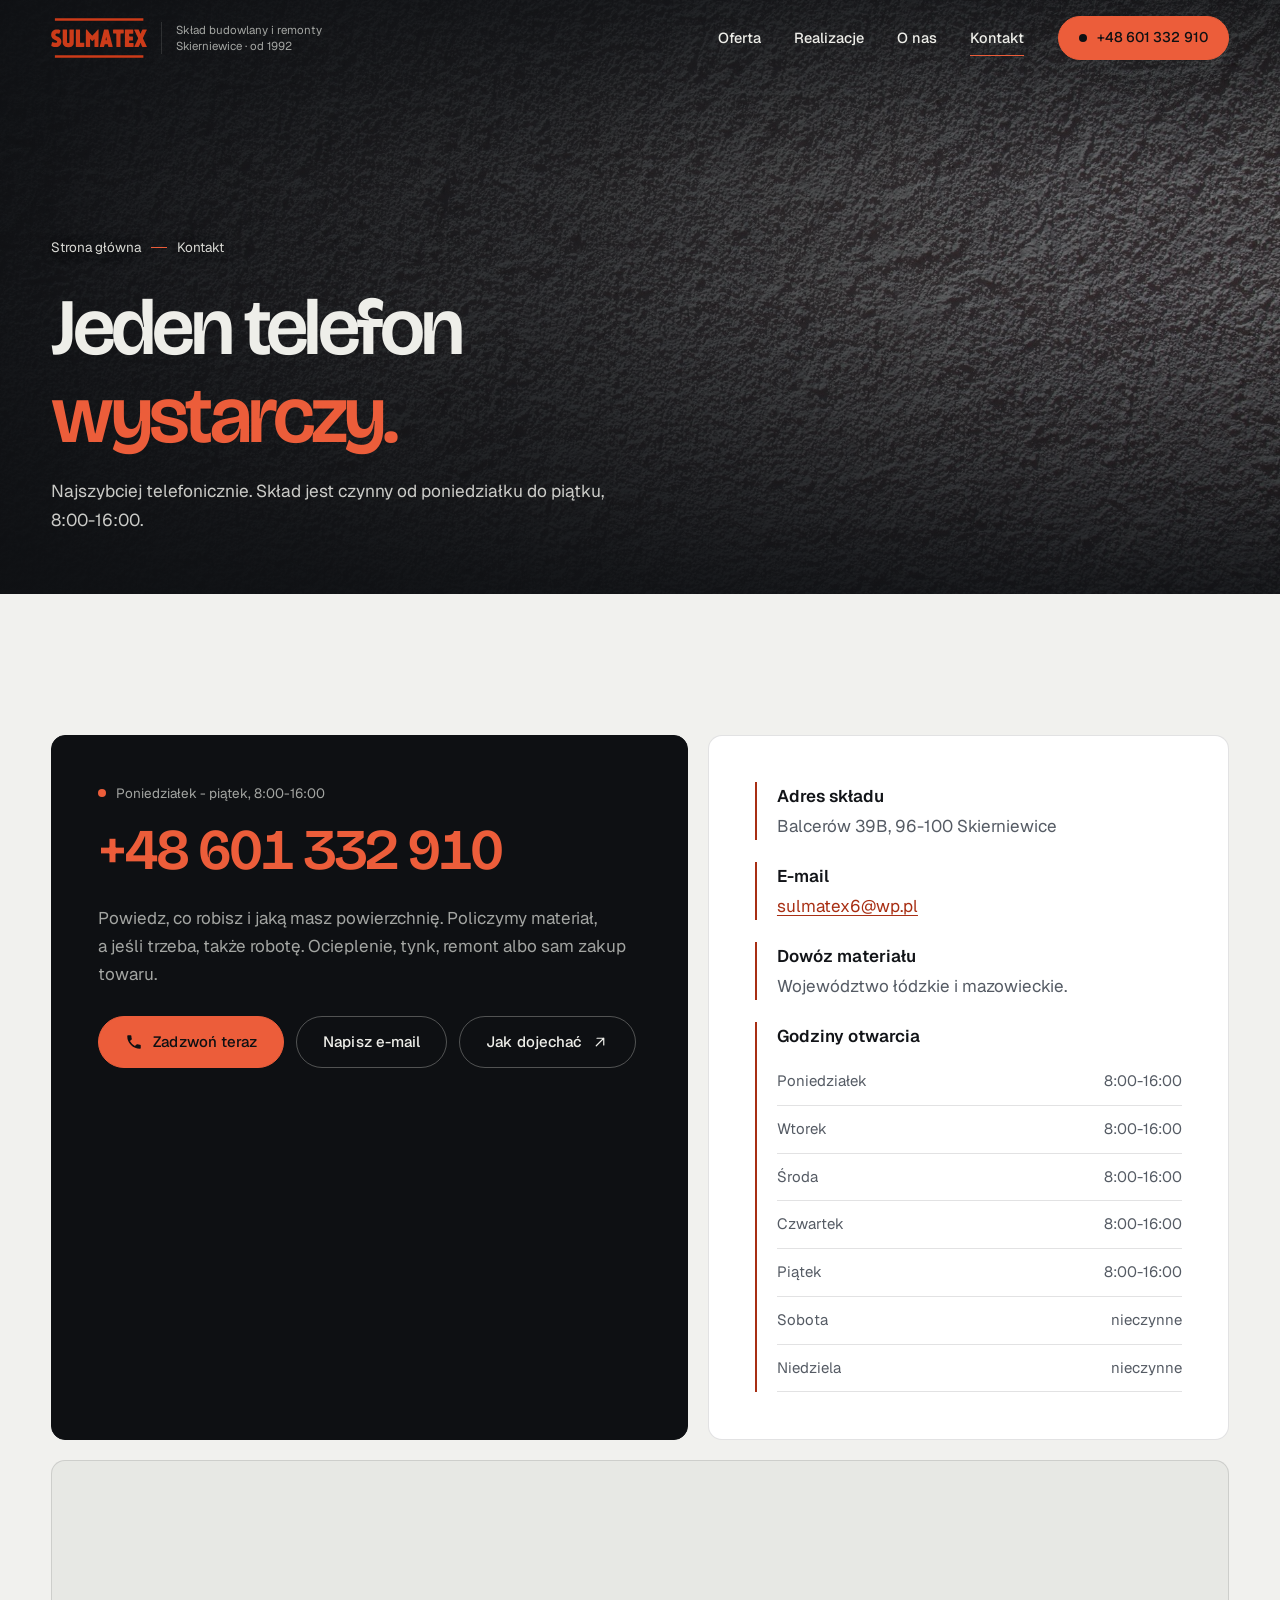
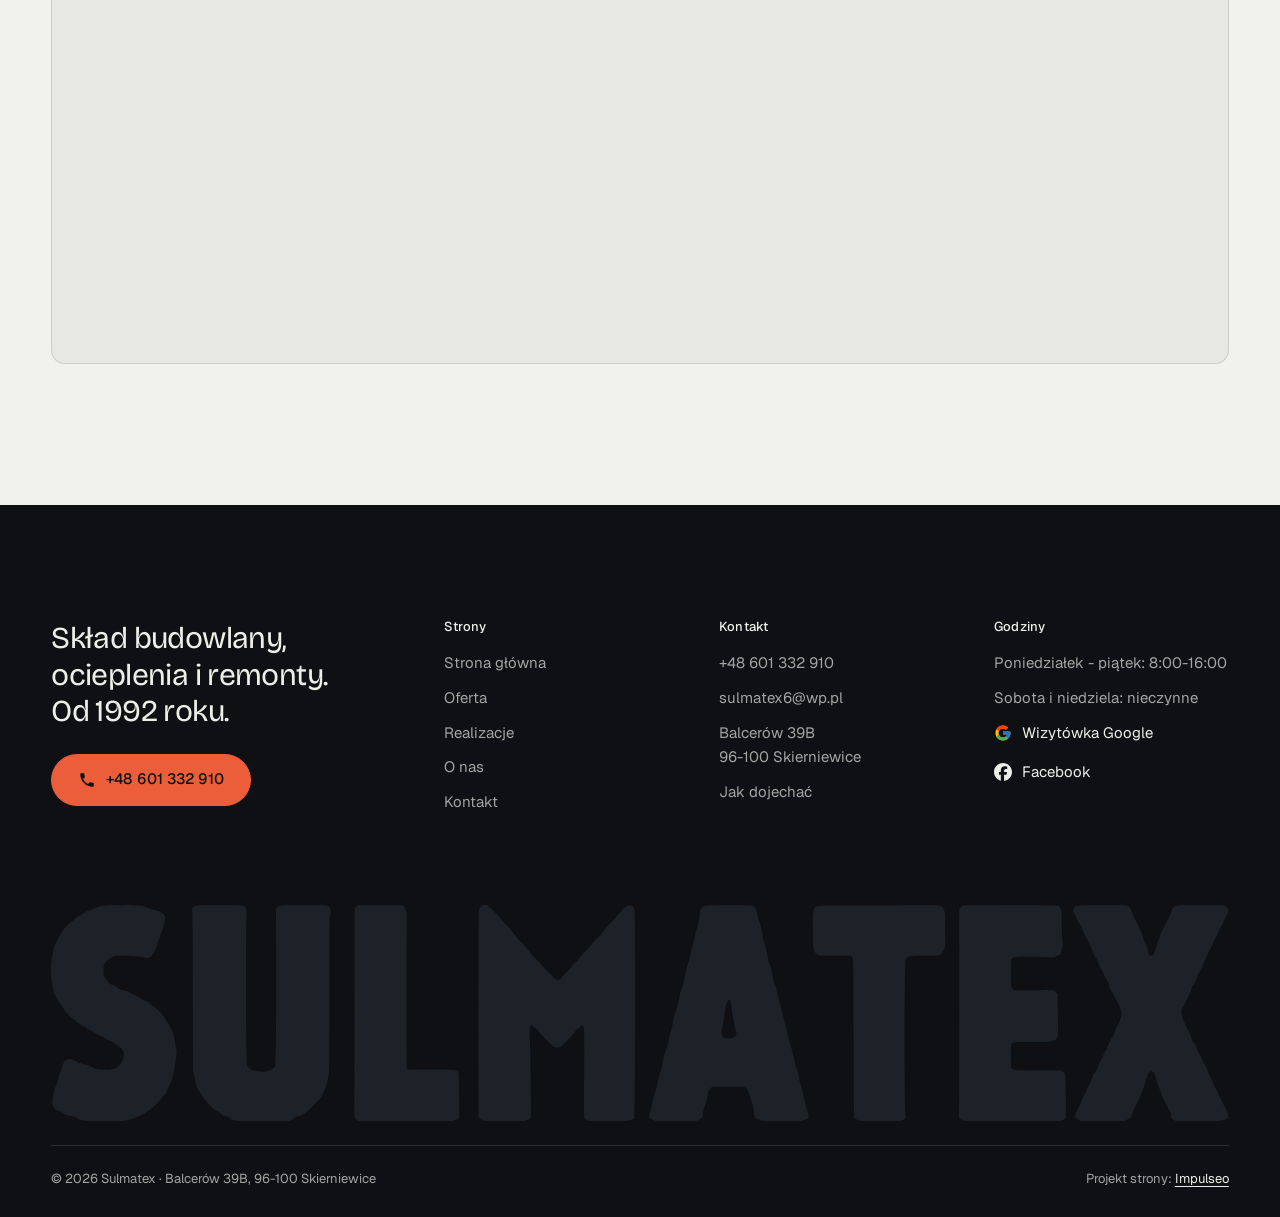
==== commit bcc03556: "[claude-edit][cmt:2a08be19-fcb4-4ff6-b0b3-2423d91097f4] Demo przebudowane na wzor dema ElMac Nowy uk" ====
--- a/kontakt.html
+++ b/kontakt.html
@@ -3,119 +3,135 @@
 <head>
 <meta charset="UTF-8">
 <meta name="viewport" content="width=device-width, initial-scale=1.0">
-<title>Kontakt - Sulmatex</title>
-<meta name="description" content="Kontakt Sulmatex - Balcerów 39B, 96-100 Skierniewice">
-<link rel="canonical" href="https://kris20032.github.io/sulmatex/kontakt.html">
+<title>Kontakt - Sulmatex Skierniewice, tel. +48 601 332 910</title>
+<meta name="description" content="Sulmatex, Balcerów 39B, 96-100 Skierniewice. Telefon: +48 601 332 910, e-mail: sulmatex6@wp.pl. Czynne od poniedziałku do piątku 8:00-16:00.">
+<link rel="canonical" href="https://impulseo-pl.github.io/sulmatex/kontakt.html">
 <meta name="robots" content="noindex, nofollow">
+<meta name="theme-color" content="#0E1013">
 <meta property="og:type" content="website">
 <meta property="og:locale" content="pl_PL">
 <meta property="og:site_name" content="Sulmatex">
-<meta property="og:title" content="Kontakt - Sulmatex">
-<meta property="og:description" content="Kontakt Sulmatex - Balcerów 39B, 96-100 Skierniewice">
-<meta property="og:url" content="https://kris20032.github.io/sulmatex/kontakt.html">
-<meta property="og:image" content="https://kris20032.github.io/sulmatex/img/og.jpg">
+<meta property="og:title" content="Kontakt - Sulmatex Skierniewice, tel. +48 601 332 910">
+<meta property="og:description" content="Sulmatex, Balcerów 39B, 96-100 Skierniewice. Telefon: +48 601 332 910, e-mail: sulmatex6@wp.pl. Czynne od poniedziałku do piątku 8:00-16:00.">
+<meta property="og:url" content="https://impulseo-pl.github.io/sulmatex/kontakt.html">
+<meta property="og:image" content="https://impulseo-pl.github.io/sulmatex/img/og.jpg">
 <meta property="og:image:width" content="1200">
 <meta property="og:image:height" content="630">
 <meta name="twitter:card" content="summary_large_image">
+<script>(function(){var d=document.documentElement;d.classList.add('js');try{if(!window.matchMedia('(prefers-reduced-motion: reduce)').matches)d.classList.add('anim');}catch(e){}setTimeout(function(){if(!d.classList.contains('anim-ok'))d.classList.remove('anim');},3500);})();</script>
+
+<link rel="preload" as="image" href="img/g11.jpg" fetchpriority="high">
 <link rel="preconnect" href="https://fonts.googleapis.com">
 <link rel="preconnect" href="https://fonts.gstatic.com" crossorigin>
-<link href="https://fonts.googleapis.com/css2?family=Space+Grotesk:wght@500;600;700&family=DM+Sans:opsz,wght@9..40,400;9..40,500;9..40,600&display=swap" rel="stylesheet">
-<link rel="stylesheet" href="assets/styles.css?v=34078793">
+<link href="https://fonts.googleapis.com/css2?family=Bricolage+Grotesque:opsz,wght@12..96,400..700&family=Geist:wght@400..600&display=swap" rel="stylesheet">
+<link rel="stylesheet" href="assets/styles.css?v=20261110a">
+<script src="assets/lenis.min.js?v=1.1.20" defer></script>
+<script src="assets/main.js?v=20261110a" defer></script>
 </head>
 <body>
+<a class="skip" href="#tresc">Przejdź do treści</a>
+<header class="site-head">
+<div class="head-in">
+  <a class="brand" href="index.html" aria-label="Sulmatex - strona główna">
+    <span class="znak"><svg class="wm nav-logo" viewBox="400 420 34600 14374" role="img" aria-label="Sulmatex"><path pathLength="1" style="--i:0" d="M1803 490H33688V1357H1803Z"/><path pathLength="1" style="--i:1" d="M2697 4537c-4 3 -141 5 -306 4c-337 -2 -449 10 -561 59c-36 15 -76 31 -90 35c-14 4 -47 19 -74 32c-27 14 -72 32 -100 40c-49 14 -164 75 -216 115c-14 10 -48 29 -76 43c-29 13 -61 37 -73 53c-11 17 -46 44 -77 62c-81 46 -298 269 -331 340c-14 30 -44 84 -68 120c-89 135 -162 305 -190 440c-74 358 -88 512 -65 710c6 47 15 121 20 165c4 44 18 108 29 143c12 35 21 87 21 121c0 51 6 71 51 157c65 124 139 244 190 309c21 27 51 74 65 104c36 77 197 244 282 294c37 21 83 53 102 71c51 47 130 100 186 125c27 12 63 35 79 51c17 15 95 62 175 102c80 41 162 86 182 100c20 14 72 40 116 57c44 18 91 45 106 60c16 16 71 45 137 72c96 38 123 54 201 122c50 43 98 82 108 87c10 6 33 35 51 66c30 54 31 59 26 138c-9 129 -38 198 -119 282c-120 124 -204 148 -473 138c-185 -7 -183 -6 -395 -99c-47 -20 -141 -50 -209 -66c-120 -28 -137 -35 -217 -91c-50 -35 -170 -55 -231 -39c-78 21 -139 113 -168 251c-9 44 -27 91 -44 117c-16 24 -32 63 -36 86c-3 23 -17 76 -30 117c-13 41 -31 102 -40 135c-9 32 -28 81 -41 108c-15 28 -29 79 -34 120c-4 40 -13 85 -20 102c-6 16 -18 70 -26 120c-31 188 30 306 179 343c24 6 58 22 77 36c132 93 216 126 323 126c60 0 110 18 120 44c9 23 56 43 127 56c36 6 88 18 115 26c128 36 895 49 1110 18c159 -23 303 -61 355 -94c25 -16 72 -36 105 -45c73 -21 179 -76 220 -115c17 -15 52 -41 78 -57c123 -76 374 -319 419 -406c10 -20 34 -49 53 -64c22 -18 41 -45 50 -74c9 -25 49 -111 89 -190c58 -114 76 -160 86 -219c6 -41 25 -127 41 -190c16 -63 36 -165 44 -225c8 -61 22 -156 31 -212c17 -107 15 -152 -10 -266c-9 -37 -23 -120 -31 -185c-18 -135 -83 -349 -117 -378c-11 -11 -30 -40 -42 -65c-12 -25 -35 -67 -52 -95c-17 -27 -52 -85 -77 -129c-62 -106 -252 -301 -337 -345c-14 -7 -54 -40 -90 -74c-36 -34 -85 -70 -110 -80c-98 -41 -152 -69 -202 -107c-29 -22 -76 -48 -105 -59c-69 -26 -230 -107 -238 -120c-7 -12 -92 -36 -156 -45c-34 -4 -74 -24 -145 -70c-67 -43 -116 -68 -151 -75c-35 -8 -61 -20 -77 -38c-93 -102 -166 -195 -177 -228c-18 -55 -15 -304 5 -343c32 -62 139 -157 226 -202l85 -44l255 0c256 0 394 12 604 52c97 18 131 12 190 -34c59 -46 145 -188 180 -299c14 -43 37 -117 52 -164c15 -47 34 -101 44 -120c9 -19 25 -64 34 -100c10 -36 31 -95 47 -132c42 -97 83 -310 68 -356c-26 -78 -107 -140 -212 -162c-64 -13 -281 -85 -372 -124c-47 -20 -77 -26 -140 -26c-44 0 -123 -7 -175 -15c-100 -15 -202 -19 -213 -8Z"/><path pathLength="1" style="--i:2" d="M5796 4537c-4 5 -242 8 -529 9c-489 0 -525 2 -577 20c-85 30 -120 101 -89 181c8 19 12 214 14 618c6 1300 8 1832 7 2315c0 278 1 775 2 1105l2 600l32 118c17 64 36 161 42 215c13 112 39 177 104 260c24 31 52 77 62 102c21 56 76 132 109 154c14 9 44 42 68 74c70 95 215 227 278 255c31 14 82 48 114 77c65 59 108 80 160 80c29 0 45 8 77 39c57 57 221 109 373 121c109 8 167 23 270 71c112 52 553 36 736 -27c78 -27 130 -38 211 -45c181 -15 289 -51 344 -116c28 -34 36 -37 101 -44c86 -9 120 -26 193 -93c30 -28 90 -78 134 -111c43 -32 102 -88 131 -124c29 -36 85 -98 124 -138c47 -48 81 -92 98 -130c15 -32 40 -79 56 -106c56 -91 121 -310 142 -477c4 -30 13 -78 20 -106c11 -42 14 -481 15 -2295c2 -2160 3 -2247 21 -2321c26 -107 25 -153 -7 -195c-61 -81 -93 -84 -749 -83c-713 1 -742 4 -803 89l-29 39l5 1519c4 1778 -8 3025 -32 3071c-23 45 -91 100 -138 112c-24 6 -75 20 -114 31c-94 26 -145 24 -301 -10c-147 -33 -179 -46 -217 -92c-57 -68 -56 -58 -66 -512c-13 -594 -14 -3809 -1 -3972c15 -189 -7 -228 -147 -266c-67 -19 -231 -26 -246 -12Z"/><path pathLength="1" style="--i:3" d="M9776 4522l-299 6l-40 29c-22 15 -50 41 -61 56l-21 28l-3 3058l-3 3057l22 28c51 65 101 78 354 88c279 12 2322 3 2450 -11c96 -10 188 -39 221 -70c20 -18 21 -27 17 -642c-4 -723 -2 -698 -48 -738c-58 -50 -65 -51 -760 -51c-357 0 -660 -3 -673 -6c-57 -16 -54 84 -59 -1758c-3 -949 -1 -1921 5 -2216c6 -320 6 -548 1 -584c-13 -82 -65 -211 -92 -228c-86 -55 -261 -63 -1011 -46Z"/><path pathLength="1" style="--i:4" d="M13105 4541c-58 16 -95 67 -116 155c-15 69 -14 6036 2 6065c6 12 49 39 95 61l85 41l167 8c92 5 343 7 557 4l390 -3l95 -36c152 -57 137 23 133 -712c-4 -698 -18 -1394 -33 -1669c-9 -170 -2 -343 15 -388c12 -29 42 -19 99 33c31 27 69 56 85 65c17 8 46 38 64 65c66 97 412 447 462 466c50 18 123 10 188 -21c63 -31 341 -319 416 -433c22 -32 50 -66 64 -75c13 -8 45 -34 71 -56c78 -67 108 -49 125 74c6 44 7 531 2 1320c-9 1431 -20 1280 95 1327c111 46 180 51 594 44c546 -9 689 -25 782 -89c28 -18 32 -6050 4 -6133c-29 -88 -98 -127 -177 -100c-56 20 -145 82 -177 124c-15 20 -57 67 -94 103c-38 37 -68 72 -68 79c0 7 -51 64 -114 129c-123 126 -330 366 -370 430c-14 22 -47 56 -73 76c-45 34 -66 57 -176 191c-27 33 -126 142 -220 243c-95 101 -181 200 -192 219c-11 20 -39 49 -62 66c-23 17 -59 54 -80 82c-51 68 -132 161 -223 254c-41 42 -95 100 -120 128c-52 59 -97 69 -156 33c-45 -28 -394 -378 -444 -446c-24 -33 -85 -101 -135 -150c-114 -113 -211 -223 -302 -345c-72 -96 -108 -134 -175 -184c-21 -15 -55 -53 -77 -84c-21 -31 -49 -66 -61 -77c-12 -11 -41 -47 -63 -80c-57 -83 -127 -165 -247 -286c-57 -57 -128 -136 -158 -174c-31 -39 -120 -134 -200 -213l-144 -142l-52 1c-28 0 -65 5 -81 10Z"/><path pathLength="1" style="--i:5" d="M19615 4557c-104 24 -155 90 -155 200c0 37 -6 101 -14 143c-8 41 -19 101 -25 133c-5 31 -23 94 -40 140c-16 45 -38 129 -50 187c-44 232 -81 388 -104 445c-14 33 -30 91 -36 130c-17 96 -59 260 -81 315c-10 25 -21 63 -25 85c-3 22 -15 71 -25 110c-11 38 -29 119 -40 180c-24 128 -80 332 -116 424c-14 35 -31 104 -39 155c-7 50 -23 120 -33 156c-11 36 -30 110 -42 165c-13 55 -33 124 -46 153c-13 29 -34 105 -48 170c-14 64 -36 169 -49 232c-14 64 -39 156 -56 205c-20 58 -35 124 -41 186c-5 53 -16 116 -25 140c-9 24 -27 75 -39 114c-13 38 -33 90 -44 115c-11 25 -28 85 -37 135c-42 225 -87 421 -105 462c-11 24 -31 95 -45 156c-14 62 -37 159 -51 217c-15 58 -33 136 -41 175c-9 38 -26 88 -39 110c-27 47 -39 96 -54 225c-7 52 -25 135 -40 185c-85 271 -84 277 69 326l96 31l384 10c540 15 748 4 852 -44c95 -45 98 -48 115 -169c14 -105 38 -192 99 -374c20 -58 36 -131 40 -175c9 -102 27 -148 80 -200l46 -45l472 0c518 0 499 -2 558 62c26 28 74 159 100 273c6 30 22 77 35 105c28 62 50 165 64 303c15 151 20 160 150 217l85 37l235 10c166 7 333 6 568 -2l334 -12l101 -34c56 -18 108 -41 115 -51c18 -24 9 -105 -22 -197c-30 -87 -89 -327 -122 -495c-23 -119 -50 -216 -100 -366c-12 -39 -27 -106 -33 -150c-10 -77 -41 -186 -76 -270c-10 -22 -26 -94 -36 -160c-11 -66 -27 -142 -35 -169c-9 -27 -26 -87 -39 -135c-23 -92 -56 -206 -110 -391c-19 -63 -37 -144 -41 -180c-3 -36 -17 -90 -30 -120c-14 -31 -43 -141 -64 -245c-67 -318 -80 -376 -95 -404c-7 -15 -23 -65 -35 -112c-12 -46 -34 -125 -50 -176c-17 -54 -33 -133 -39 -189c-7 -84 -12 -101 -41 -142c-27 -39 -35 -64 -51 -165c-26 -159 -95 -434 -120 -474c-11 -18 -28 -79 -38 -140c-26 -150 -96 -439 -120 -493c-10 -25 -31 -119 -45 -210c-30 -191 -65 -328 -102 -402c-17 -33 -31 -87 -41 -152c-15 -103 -62 -226 -96 -254c-8 -7 -58 -20 -109 -27c-133 -20 -1235 -18 -1323 2Zm729 2780c19 38 34 118 46 238c14 147 79 494 126 665c21 80 15 113 -33 156c-92 84 -338 64 -381 -32c-21 -45 -1 -221 44 -396c8 -31 23 -141 35 -245c21 -198 47 -298 94 -373c30 -47 49 -50 69 -13Z"/><path pathLength="1" style="--i:6" d="M26080 4547c-52 2 -789 4 -1637 5c-1540 3 -1542 3 -1569 24c-104 77 -110 123 -106 759c3 519 5 535 69 597c89 85 71 82 580 88l451 5l26 24c65 62 60 -149 66 2402c5 2243 6 2307 24 2328c10 11 55 35 99 52c114 44 242 51 773 45c473 -5 475 -5 569 -60c64 -38 72 -61 50 -133c-35 -112 -31 -4430 4 -4543c6 -20 27 -51 46 -70c44 -43 109 -48 583 -49c346 -1 349 -2 421 -67c49 -43 113 -170 113 -224c0 -19 -3 -175 -7 -345c-4 -180 -3 -359 3 -426c18 -219 -40 -360 -165 -403c-46 -16 -112 -17 -393 -9Z"/><path pathLength="1" style="--i:7" d="M27480 4539c-328 7 -340 10 -398 75c-17 20 -32 40 -32 44c0 4 0 1350 -1 2992c0 1718 -4 3008 -9 3040c-8 43 -6 59 6 78c21 32 126 80 205 94c91 16 2638 17 2726 1c76 -14 169 -57 185 -86c9 -17 11 -162 9 -601c-4 -746 -2 -738 -160 -786c-61 -19 -86 -20 -645 -15c-716 6 -754 3 -794 -79c-15 -29 -19 -494 -6 -616c14 -137 -16 -131 592 -131c537 1 571 -2 683 -60c77 -39 106 -122 101 -294c-1 -17 -4 -257 -6 -535c-3 -278 -6 -508 -6 -512c0 -19 -70 -84 -110 -102c-43 -20 -58 -20 -350 -16c-168 3 -413 5 -545 5c-383 -1 -360 31 -360 -502c0 -446 -2 -435 85 -460c71 -21 492 -27 846 -13l321 12l68 -36c37 -20 73 -36 80 -36c66 0 137 -288 103 -420c-7 -26 -12 -147 -14 -290c-5 -588 -6 -599 -37 -653c-54 -91 -13 -87 -1097 -92c-470 -2 -920 -5 -1000 -8c-80 -2 -278 -1 -440 2Z"/><path pathLength="1" style="--i:8" d="M33541 4542c-142 11 -178 22 -228 72c-35 35 -43 51 -49 95c-4 29 -17 67 -29 86c-13 18 -30 57 -39 87c-8 30 -27 64 -40 77c-14 13 -32 45 -41 70c-8 25 -24 59 -36 76c-67 98 -149 300 -244 600c-73 230 -75 234 -120 281c-49 52 -57 53 -94 16c-21 -21 -30 -43 -40 -102c-11 -70 -51 -173 -121 -315c-17 -33 -37 -94 -45 -135c-9 -43 -28 -95 -44 -122c-16 -25 -32 -57 -36 -70c-13 -45 -108 -243 -131 -273c-23 -32 -80 -171 -107 -266c-20 -67 -65 -132 -109 -156c-30 -16 -87 -17 -733 -18c-782 0 -756 -2 -830 69c-57 54 -58 81 -6 167c22 36 44 85 51 109c6 25 24 65 39 90c14 25 32 57 38 72c7 14 27 46 46 71c19 25 38 62 42 84c7 40 84 209 116 254c10 14 26 48 37 76c11 28 30 66 44 84c14 19 33 58 43 88c10 30 26 69 36 86c10 17 27 56 38 86c22 65 74 169 111 224c15 22 37 71 50 110c35 106 54 145 99 205c22 30 48 75 57 100c9 25 23 64 31 87c8 24 37 77 65 119c39 60 53 93 64 151c15 78 19 88 89 198c25 38 54 90 65 115c11 25 30 63 42 85c93 174 115 220 140 304c41 136 45 180 20 238c-11 27 -23 64 -27 83c-7 38 -70 167 -115 240c-16 25 -36 76 -44 114c-9 37 -26 81 -37 97c-45 63 -172 318 -188 376c-6 21 -27 58 -46 82c-19 24 -40 62 -46 85c-20 79 -30 103 -55 137c-38 51 -100 178 -119 245c-22 74 -39 108 -80 159c-33 41 -75 116 -75 135c0 15 -88 218 -112 260c-11 19 -33 66 -47 105c-15 38 -49 101 -75 140c-31 46 -55 99 -72 155c-27 91 -31 101 -117 256c-65 116 -98 227 -79 268c6 14 42 43 83 67c99 57 143 60 807 57l538 -3l40 -26c21 -14 61 -35 87 -47c46 -20 49 -25 97 -127c27 -58 56 -129 65 -158c8 -28 27 -69 41 -90c14 -21 31 -55 39 -75c7 -21 28 -60 48 -89c19 -29 37 -70 41 -95c4 -24 15 -58 26 -76c31 -51 106 -260 124 -344c8 -43 26 -99 40 -126c13 -26 28 -66 32 -88c13 -76 63 -134 114 -134c59 0 111 73 125 175c9 68 78 277 109 329c14 24 34 74 45 112c25 92 74 205 109 257c28 40 122 237 122 255c0 4 16 32 35 62c29 46 35 64 35 111c0 69 20 99 93 136c51 26 57 27 327 36c500 15 1019 -4 1141 -42c98 -31 123 -54 115 -105c-13 -96 -28 -144 -60 -191c-19 -28 -60 -106 -91 -175c-32 -69 -70 -143 -85 -165c-15 -22 -39 -76 -54 -120c-25 -77 -59 -142 -111 -214c-14 -19 -34 -65 -45 -102c-24 -78 -90 -227 -121 -270c-11 -16 -33 -66 -48 -111c-38 -111 -67 -171 -97 -199c-13 -13 -32 -48 -41 -79c-17 -60 -81 -185 -120 -237c-14 -18 -34 -67 -45 -110c-21 -85 -52 -145 -103 -202c-41 -46 -50 -64 -64 -130c-15 -70 -65 -185 -107 -241c-18 -25 -44 -77 -58 -115c-15 -37 -30 -73 -35 -79c-4 -6 -27 -59 -50 -118c-59 -153 -57 -265 8 -345c18 -22 52 -91 77 -154c24 -63 55 -130 68 -150c55 -83 97 -181 105 -246c7 -57 12 -69 44 -98c45 -41 93 -137 110 -218c16 -72 20 -80 97 -198c41 -63 59 -101 64 -136c4 -27 24 -76 45 -113c62 -105 107 -201 120 -255c7 -28 25 -68 40 -90c46 -66 99 -177 111 -232c7 -30 24 -68 42 -90c34 -43 79 -135 114 -236c12 -37 38 -86 57 -110c40 -49 67 -101 91 -173c9 -29 35 -82 58 -120c48 -79 88 -174 88 -207c0 -13 -14 -44 -30 -69c-41 -61 -87 -80 -210 -84c-210 -8 -1052 -9 -1149 -2Z"/><path pathLength="1" style="--i:9" d="M1803 13857H33688V14724H1803Z"/></svg></span>
+    <span class="brand-sub">Skład budowlany i&nbsp;remonty<br>Skierniewice · od 1992</span>
+  </a>
+  <nav class="nav-links" aria-label="Menu główne">
+    <a class="nl" href="oferta.html">Oferta</a><a class="nl" href="realizacje.html">Realizacje</a><a class="nl" href="o-nas.html">O&nbsp;nas</a><a class="nl" href="kontakt.html" aria-current="page">Kontakt</a>
+    <a class="btn btn-accent nav-cta" href="tel:+48601332910"><span class="live" aria-hidden="true"></span>+48 601 332 910</a>
+  </nav>
+  <button class="burger" type="button" aria-label="Otwórz menu" aria-expanded="false" aria-controls="mnav"><span></span><span></span></button>
+</div>
+</header>
+<div class="mnav" id="mnav">
+  <div class="mnav-in">
+    <a class="ml" href="index.html">Strona główna</a><a class="ml" href="oferta.html">Oferta</a><a class="ml" href="realizacje.html">Realizacje</a><a class="ml" href="o-nas.html">O&nbsp;nas</a><a class="ml" href="kontakt.html" aria-current="page">Kontakt</a>
+    <div class="mnav-foot">
+      <span>Skład czynny od poniedziałku do piątku, 8:00-16:00</span>
+      <a class="btn btn-accent" href="tel:+48601332910"><svg class="ico" width="16" height="16" viewBox="0 0 24 24" fill="none" aria-hidden="true"><path d="M6.6 10.8a15.5 15.5 0 0 0 6.6 6.6l2.2-2.2a1 1 0 0 1 1-.24 11.4 11.4 0 0 0 3.6.58 1 1 0 0 1 1 1V20a1 1 0 0 1-1 1A17 17 0 0 1 3 4a1 1 0 0 1 1-1h3.5a1 1 0 0 1 1 1c0 1.25.2 2.46.58 3.6a1 1 0 0 1-.25 1l-2.23 2.2Z" fill="currentColor"/></svg>+48 601 332 910</a>
+    </div>
+  </div>
+</div>
+<main id="tresc">
 
-<header class="nav">
-  <div class="wrap nav-inner">
-    <a class="brand brand-has-logo" href="index.html"><img class="brand-logo" src="img/logo.png" alt="Sulmatex" width="884" height="380" decoding="async"></a>
-    <nav class="nav-links">
-      <a href="oferta.html">Oferta</a>
-      <a href="realizacje.html">Realizacje</a>
-      <a href="o-nas.html">O nas</a>
-      <a href="kontakt.html" class="active" aria-current="page">Kontakt</a>
-      <a href="tel:+48601332910" class="btn btn-accent">Zadzwoń +48 601 332 910</a>
-    </nav>
-    <button class="nav-toggle" aria-label="Menu"><span></span><span></span><span></span></button>
-  </div>
-</header>
-
-<main>
 <section class="pagehead">
-  <img src="img/g9.jpg" alt="Sulmatex - Zapytaj o wycenę" width="1880" height="1255" decoding="async">
-  <div class="wrap">
-    <span class="eyebrow">Kontakt</span>
-    <h1>Zapytaj o wycenę</h1>
-    <p>Odpowiemy na pytania i przygotujemy wycenę.</p>
+  <div class="pagehead-media"><img src="img/g11.jpg" alt="Faktura tynku elewacyjnego z bliska" width="1880" height="1253" decoding="async" fetchpriority="high"></div>
+  <div class="ph-in">
+    <p class="crumb up" style="--d:0"><a href="index.html">Strona główna</a><span class="sl" aria-hidden="true"></span>Kontakt</p>
+    <h1><span class="ln"><span class="ln-i" style="--k:0">Jeden telefon</span></span><span class="ln"><span class="ln-i" style="--k:1"><em>wystarczy.</em></span></span></h1>
+    <p class="ph-lead up" style="--d:300">Najszybciej telefonicznie. Skład jest czynny od poniedziałku do piątku, 8:00-16:00.</p>
   </div>
 </section>
-<section>
-  <div class="wrap contact-grid">
-    <div class="reveal">
-      <span class="eyebrow">Dane kontaktowe</span>
-      <h2 style="margin:var(--space-4) 0 var(--space-6)">Sulmatex</h2>
-      <div class="info-list">
-        <div class="info-row"><div class="ic"><svg class="ico-tel" width="16" height="16" viewBox="0 0 24 24" fill="none" aria-hidden="true"><path d="M6.6 10.8a15.5 15.5 0 0 0 6.6 6.6l2.2-2.2a1 1 0 0 1 1-.24 11.4 11.4 0 0 0 3.6.58 1 1 0 0 1 1 1V20a1 1 0 0 1-1 1A17 17 0 0 1 3 4a1 1 0 0 1 1-1h3.5a1 1 0 0 1 1 1c0 1.25.2 2.46.58 3.6a1 1 0 0 1-.25 1l-2.23 2.2Z" fill="currentColor"/></svg></div><div><div class="lbl">Telefon</div><a class="val" href="tel:+48601332910">+48 601 332 910</a></div></div>
-        <div class="info-row"><div class="ic"><svg class="ico-mail" width="16" height="16" viewBox="0 0 24 24" fill="none" aria-hidden="true"><rect x="3.2" y="5.5" width="17.6" height="13" rx="1.6" stroke="currentColor" stroke-width="1.6"/><path d="M4 7l8 6 8-6" stroke="currentColor" stroke-width="1.6" stroke-linecap="round" stroke-linejoin="round"/></svg></div><div><div class="lbl">E-mail</div><a class="val" href="mailto:sulmatex6@wp.pl">sulmatex6@wp.pl</a></div></div>
-        <div class="info-row"><div class="ic"><svg class="ico-pin" width="16" height="16" viewBox="0 0 24 24" fill="none" aria-hidden="true"><path d="M12 21s7-6.1 7-11.5A7 7 0 0 0 5 9.5C5 14.9 12 21 12 21Z" stroke="currentColor" stroke-width="1.6" fill="none"/><circle cx="12" cy="9.5" r="2.4" fill="currentColor"/></svg></div><div><div class="lbl">Adres</div><div class="val">Balcerów 39B, 96-100 Skierniewice</div></div></div>
-        <div class="info-row"><div class="ic"><svg width="16" height="16" viewBox="0 0 24 24" fill="none" aria-hidden="true"><circle cx="12" cy="12" r="8.5" stroke="currentColor" stroke-width="1.6"/><path d="M12 7.5V12l3 2" stroke="currentColor" stroke-width="1.6" stroke-linecap="round"/></svg></div><div><div class="lbl">Godziny</div><div class="val">Poniedziałek-piątek 8:00-16:00, sobota i niedziela nieczynne</div></div></div>
+
+<section class="sec">
+  <div class="wrap">
+    <div class="k-grid">
+      <div class="k-card dark rv">
+        <span class="lbl"><span class="live" aria-hidden="true"></span>Poniedziałek - piątek, 8:00-16:00</span>
+        <a class="k-phone" href="tel:+48601332910">+48 601 332 910</a>
+        <p>Powiedz, co robisz i&nbsp;jaką masz powierzchnię. Policzymy materiał, a&nbsp;jeśli trzeba, także robotę. Ocieplenie, tynk, remont albo sam zakup towaru.</p>
+        <div class="cta-row" style="margin-top:28px">
+          <a class="btn btn-accent" href="tel:+48601332910"><svg class="ico" width="16" height="16" viewBox="0 0 24 24" fill="none" aria-hidden="true"><path d="M6.6 10.8a15.5 15.5 0 0 0 6.6 6.6l2.2-2.2a1 1 0 0 1 1-.24 11.4 11.4 0 0 0 3.6.58 1 1 0 0 1 1 1V20a1 1 0 0 1-1 1A17 17 0 0 1 3 4a1 1 0 0 1 1-1h3.5a1 1 0 0 1 1 1c0 1.25.2 2.46.58 3.6a1 1 0 0 1-.25 1l-2.23 2.2Z" fill="currentColor"/></svg>Zadzwoń teraz</a>
+          <a class="btn btn-ghost" href="mailto:sulmatex6@wp.pl">Napisz e-mail</a>
+          <a class="btn btn-ghost" href="https://maps.google.com/?cid=3609428095485784670&amp;g_mp=Cidnb29nbGUubWFwcy5wbGFjZXMudjEuUGxhY2VzLlNlYXJjaFRleHQQAhgEIAA" target="_blank" rel="noopener">Jak dojechać<svg class="ico" width="18" height="18" viewBox="0 0 24 24" fill="none" stroke="currentColor" stroke-width="1.6" stroke-linecap="round" stroke-linejoin="round" aria-hidden="true"><path d="M7 17 17 7M8 7h9v9"/></svg></a>
+        </div>
+      </div>
+      <div class="k-card rv" style="--d:120">
+        <ul class="k-list">
+          <li><b>Adres składu</b><span>Balcerów 39B, 96-100 Skierniewice</span></li>
+          <li><b>E-mail</b><a class="u" href="mailto:sulmatex6@wp.pl">sulmatex6@wp.pl</a></li>
+          <li><b>Dowóz materiału</b><span>Województwo łódzkie i&nbsp;mazowieckie.</span></li>
+          <li><b>Godziny otwarcia</b>
+            <ul class="hours"><li><span>Poniedziałek</span><span>8:00-16:00</span></li><li><span>Wtorek</span><span>8:00-16:00</span></li><li><span>Środa</span><span>8:00-16:00</span></li><li><span>Czwartek</span><span>8:00-16:00</span></li><li><span>Piątek</span><span>8:00-16:00</span></li><li><span>Sobota</span><span>nieczynne</span></li><li><span>Niedziela</span><span>nieczynne</span></li></ul></li>
+        </ul>
       </div>
     </div>
-    <div class="reveal">
-      <form class="form" action="https://formsubmit.co/sulmatex6@wp.pl" method="POST">
-        <input type="hidden" name="_subject" value="Zapytanie ze strony Sulmatex">
-        <input type="hidden" name="_captcha" value="false">
-        <input type="hidden" name="_template" value="table">
-        <div class="fld"><label for="name">Imię / firma</label><input id="name" name="name" type="text" placeholder="np. Jan Kowalski" required></div>
-        <div class="fld"><label for="email">E-mail</label><input id="email" name="email" type="email" placeholder="adres@email.pl" required></div>
-        <div class="fld"><label for="phone">Telefon</label><input id="phone" name="phone" type="tel" placeholder="+48 ..."></div>
-        <div class="fld"><label for="msg">Czego dotyczy zapytanie?</label><textarea id="msg" name="message" placeholder="Napisz krótko, w czym możemy pomóc" required></textarea></div>
-        <button type="submit" class="btn btn-accent" style="width:100%;justify-content:center">Wyślij zapytanie <span class="arr">→</span></button>
-        <p class="note">Wiadomość trafi bezpośrednio do nas. Można też zadzwonić: +48 601 332 910.</p>
-      </form>
+    <div class="map map-lg rv">
+      <iframe title="Mapa dojazdu - Sulmatex, Balcerów 39B, Skierniewice" src="https://maps.google.com/maps?q=51.914485,20.145934&z=14&output=embed" loading="lazy" referrerpolicy="no-referrer-when-downgrade"></iframe>
     </div>
   </div>
 </section>
-<section style="padding-top:0">
-  <div class="wrap reveal">
-    <iframe class="map" title="Sulmatex - Skierniewice" src="https://maps.google.com/maps?q=51.914485%2C20.145934&z=15&output=embed" loading="lazy" referrerpolicy="no-referrer-when-downgrade"></iframe>
-  </div>
-</section>
 </main>
-
-<footer>
+<footer class="site-foot">
   <div class="wrap">
-    <div class="foot-grid">
-      <div class="foot-brand">
-        <div class="name">Sulmatex</div>
-        <p>Skierniewice i okolice, od 1992 roku. Kleje, styropian, tynki i farby w kolorze, który wybierasz, a do tego ekipa, która ociepli dom i zrobi remont.</p>
+    <div class="foot-top">
+      <div>
+        <p class="foot-claim">Skład budowlany, ocieplenia i&nbsp;remonty. Od&nbsp;1992&nbsp;roku.</p>
+        <a class="btn btn-accent" href="tel:+48601332910"><svg class="ico" width="16" height="16" viewBox="0 0 24 24" fill="none" aria-hidden="true"><path d="M6.6 10.8a15.5 15.5 0 0 0 6.6 6.6l2.2-2.2a1 1 0 0 1 1-.24 11.4 11.4 0 0 0 3.6.58 1 1 0 0 1 1 1V20a1 1 0 0 1-1 1A17 17 0 0 1 3 4a1 1 0 0 1 1-1h3.5a1 1 0 0 1 1 1c0 1.25.2 2.46.58 3.6a1 1 0 0 1-.25 1l-2.23 2.2Z" fill="currentColor"/></svg>+48 601 332 910</a>
       </div>
-      <div class="foot-col">
-        <h4>Nawigacja</h4>
-        <a href="oferta.html">Oferta</a>
-        <a href="realizacje.html">Realizacje</a>
-        <a href="o-nas.html">O nas</a>
-        <a href="kontakt.html">Kontakt</a>
+      <div>
+        <h4>Strony</h4>
+        <ul><li><a href="index.html">Strona główna</a></li><li><a href="oferta.html">Oferta</a></li><li><a href="realizacje.html">Realizacje</a></li><li><a href="o-nas.html">O&nbsp;nas</a></li><li><a href="kontakt.html">Kontakt</a></li></ul>
       </div>
-      <div class="foot-col">
+      <div>
         <h4>Kontakt</h4>
-        <a href="tel:+48601332910">+48 601 332 910</a>
-        <a href="mailto:sulmatex6@wp.pl">sulmatex6@wp.pl</a>
-        <p>Balcerów 39B, 96-100 Skierniewice</p>
-        <a href="https://maps.google.com/?cid=3609428095485784670&g_mp=Cidnb29nbGUubWFwcy5wbGFjZXMudjEuUGxhY2VzLlNlYXJjaFRleHQQAhgEIAA" target="_blank" rel="noopener">Jak dojechać →</a>
-      <div class="foot-soc">
-        <a class="soc" href="https://www.facebook.com/p/Sulmatex-100064661784393/" target="_blank" rel="noopener" aria-label="Facebook - Sulmatex"><svg viewBox="0 0 24 24" aria-hidden="true" focusable="false"><path d="M9.101 23.691v-7.98H6.627v-3.667h2.474v-1.58c0-4.085 1.848-5.978 5.858-5.978.401 0 .955.042 1.468.103a8.68 8.68 0 0 1 1.141.195v3.325a8.623 8.623 0 0 0-.653-.036 26.805 26.805 0 0 0-.733-.009c-.707 0-1.259.096-1.675.309a1.686 1.686 0 0 0-.679.622c-.258.42-.374.995-.374 1.752v1.297h3.919l-.386 2.103-.287 1.564h-3.246v8.245C19.396 23.238 24 18.179 24 12.044c0-6.627-5.373-12-12-12s-12 5.373-12 12c0 5.628 3.874 10.35 9.101 11.647Z" fill="currentColor"/></svg></a>
-        <a class="soc" href="https://maps.google.com/?cid=3609428095485784670&g_mp=Cidnb29nbGUubWFwcy5wbGFjZXMudjEuUGxhY2VzLlNlYXJjaFRleHQQAhgEIAA" target="_blank" rel="noopener" aria-label="Google - Sulmatex"><svg viewBox="0 0 24 24" aria-hidden="true" focusable="false"><path d="M12.48 10.92v3.28h7.84c-.24 1.84-.853 3.187-1.787 4.133-1.147 1.147-2.933 2.4-6.053 2.4-4.827 0-8.6-3.893-8.6-8.72s3.773-8.72 8.6-8.72c2.6 0 4.507 1.027 5.907 2.347l2.307-2.307C18.747 1.44 16.133 0 12.48 0 5.867 0 .307 5.387.307 12s5.56 12 12.173 12c3.573 0 6.267-1.173 8.373-3.36 2.16-2.16 2.84-5.213 2.84-7.667 0-.76-.053-1.467-.173-2.053H12.48z" fill="currentColor"/></svg></a>
+        <ul>
+          <li><a href="tel:+48601332910">+48 601 332 910</a></li>
+          <li><a href="mailto:sulmatex6@wp.pl">sulmatex6@wp.pl</a></li>
+          <li>Balcerów 39B<br>96-100 Skierniewice</li>
+          <li><a href="https://maps.google.com/?cid=3609428095485784670&amp;g_mp=Cidnb29nbGUubWFwcy5wbGFjZXMudjEuUGxhY2VzLlNlYXJjaFRleHQQAhgEIAA" target="_blank" rel="noopener">Jak dojechać</a></li>
+        </ul>
       </div>
+      <div>
+        <h4>Godziny</h4>
+        <ul>
+          <li>Poniedziałek - piątek: 8:00-16:00</li>
+          <li>Sobota i&nbsp;niedziela: nieczynne</li>
+          <li><a class="soc" href="https://maps.google.com/?cid=3609428095485784670&amp;g_mp=Cidnb29nbGUubWFwcy5wbGFjZXMudjEuUGxhY2VzLlNlYXJjaFRleHQQAhgEIAA" target="_blank" rel="noopener" aria-label="Wizytówka Sulmatex w Google"><svg class="g-logo" viewBox="0 0 48 48" aria-hidden="true"><path fill="#FFC107" d="M43.6 20.5H42V20H24v8h11.3C33.7 32.7 29.2 36 24 36c-6.6 0-12-5.4-12-12s5.4-12 12-12c3.1 0 5.8 1.2 7.9 3.1l5.7-5.7C34 6.1 29.3 4 24 4 12.9 4 4 12.9 4 24s8.9 20 20 20 20-8.9 20-20c0-1.3-.1-2.4-.4-3.5z"/><path fill="#FF3D00" d="m6.3 14.7 6.6 4.8C14.7 15.1 19 12 24 12c3.1 0 5.8 1.2 7.9 3.1l5.7-5.7C34 6.1 29.3 4 24 4 16.3 4 9.7 8.3 6.3 14.7z"/><path fill="#4CAF50" d="M24 44c5.2 0 9.9-2 13.4-5.2l-6.2-5.2A11.9 11.9 0 0 1 24 36c-5.2 0-9.6-3.3-11.3-7.9l-6.5 5C9.5 39.6 16.2 44 24 44z"/><path fill="#1976D2" d="M43.6 20.5H42V20H24v8h11.3a12 12 0 0 1-4.1 5.6l6.2 5.2C37 39.2 44 34 44 24c0-1.3-.1-2.4-.4-3.5z"/></svg>Wizytówka Google</a></li>
+          <li><a class="soc" href="https://www.facebook.com/p/Sulmatex-100064661784393/" target="_blank" rel="noopener" aria-label="Sulmatex na Facebooku"><svg class="fb-logo" viewBox="0 0 24 24" aria-hidden="true" focusable="false"><path d="M9.101 23.691v-7.98H6.627v-3.667h2.474v-1.58c0-4.085 1.848-5.978 5.858-5.978.401 0 .955.042 1.468.103a8.68 8.68 0 0 1 1.141.195v3.325a8.623 8.623 0 0 0-.653-.036 26.805 26.805 0 0 0-.733-.009c-.707 0-1.259.096-1.675.309a1.686 1.686 0 0 0-.679.622c-.258.42-.374.995-.374 1.752v1.297h3.919l-.386 2.103-.287 1.564h-3.246v8.245C19.396 23.238 24 18.179 24 12.044c0-6.627-5.373-12-12-12s-12 5.373-12 12c0 5.628 3.874 10.35 9.101 11.647Z" fill="currentColor"/></svg>Facebook</a></li>
+        </ul>
       </div>
     </div>
-    <div class="foot-bot">
-      <span>© 2026 Sulmatex</span>
+    <div class="foot-mark" aria-hidden="true"><svg class="wm-foot" viewBox="470 4537 34460 6327" aria-hidden="true" focusable="false"><path d="M2697 4537c-4 3 -141 5 -306 4c-337 -2 -449 10 -561 59c-36 15 -76 31 -90 35c-14 4 -47 19 -74 32c-27 14 -72 32 -100 40c-49 14 -164 75 -216 115c-14 10 -48 29 -76 43c-29 13 -61 37 -73 53c-11 17 -46 44 -77 62c-81 46 -298 269 -331 340c-14 30 -44 84 -68 120c-89 135 -162 305 -190 440c-74 358 -88 512 -65 710c6 47 15 121 20 165c4 44 18 108 29 143c12 35 21 87 21 121c0 51 6 71 51 157c65 124 139 244 190 309c21 27 51 74 65 104c36 77 197 244 282 294c37 21 83 53 102 71c51 47 130 100 186 125c27 12 63 35 79 51c17 15 95 62 175 102c80 41 162 86 182 100c20 14 72 40 116 57c44 18 91 45 106 60c16 16 71 45 137 72c96 38 123 54 201 122c50 43 98 82 108 87c10 6 33 35 51 66c30 54 31 59 26 138c-9 129 -38 198 -119 282c-120 124 -204 148 -473 138c-185 -7 -183 -6 -395 -99c-47 -20 -141 -50 -209 -66c-120 -28 -137 -35 -217 -91c-50 -35 -170 -55 -231 -39c-78 21 -139 113 -168 251c-9 44 -27 91 -44 117c-16 24 -32 63 -36 86c-3 23 -17 76 -30 117c-13 41 -31 102 -40 135c-9 32 -28 81 -41 108c-15 28 -29 79 -34 120c-4 40 -13 85 -20 102c-6 16 -18 70 -26 120c-31 188 30 306 179 343c24 6 58 22 77 36c132 93 216 126 323 126c60 0 110 18 120 44c9 23 56 43 127 56c36 6 88 18 115 26c128 36 895 49 1110 18c159 -23 303 -61 355 -94c25 -16 72 -36 105 -45c73 -21 179 -76 220 -115c17 -15 52 -41 78 -57c123 -76 374 -319 419 -406c10 -20 34 -49 53 -64c22 -18 41 -45 50 -74c9 -25 49 -111 89 -190c58 -114 76 -160 86 -219c6 -41 25 -127 41 -190c16 -63 36 -165 44 -225c8 -61 22 -156 31 -212c17 -107 15 -152 -10 -266c-9 -37 -23 -120 -31 -185c-18 -135 -83 -349 -117 -378c-11 -11 -30 -40 -42 -65c-12 -25 -35 -67 -52 -95c-17 -27 -52 -85 -77 -129c-62 -106 -252 -301 -337 -345c-14 -7 -54 -40 -90 -74c-36 -34 -85 -70 -110 -80c-98 -41 -152 -69 -202 -107c-29 -22 -76 -48 -105 -59c-69 -26 -230 -107 -238 -120c-7 -12 -92 -36 -156 -45c-34 -4 -74 -24 -145 -70c-67 -43 -116 -68 -151 -75c-35 -8 -61 -20 -77 -38c-93 -102 -166 -195 -177 -228c-18 -55 -15 -304 5 -343c32 -62 139 -157 226 -202l85 -44l255 0c256 0 394 12 604 52c97 18 131 12 190 -34c59 -46 145 -188 180 -299c14 -43 37 -117 52 -164c15 -47 34 -101 44 -120c9 -19 25 -64 34 -100c10 -36 31 -95 47 -132c42 -97 83 -310 68 -356c-26 -78 -107 -140 -212 -162c-64 -13 -281 -85 -372 -124c-47 -20 -77 -26 -140 -26c-44 0 -123 -7 -175 -15c-100 -15 -202 -19 -213 -8Z"/><path d="M5796 4537c-4 5 -242 8 -529 9c-489 0 -525 2 -577 20c-85 30 -120 101 -89 181c8 19 12 214 14 618c6 1300 8 1832 7 2315c0 278 1 775 2 1105l2 600l32 118c17 64 36 161 42 215c13 112 39 177 104 260c24 31 52 77 62 102c21 56 76 132 109 154c14 9 44 42 68 74c70 95 215 227 278 255c31 14 82 48 114 77c65 59 108 80 160 80c29 0 45 8 77 39c57 57 221 109 373 121c109 8 167 23 270 71c112 52 553 36 736 -27c78 -27 130 -38 211 -45c181 -15 289 -51 344 -116c28 -34 36 -37 101 -44c86 -9 120 -26 193 -93c30 -28 90 -78 134 -111c43 -32 102 -88 131 -124c29 -36 85 -98 124 -138c47 -48 81 -92 98 -130c15 -32 40 -79 56 -106c56 -91 121 -310 142 -477c4 -30 13 -78 20 -106c11 -42 14 -481 15 -2295c2 -2160 3 -2247 21 -2321c26 -107 25 -153 -7 -195c-61 -81 -93 -84 -749 -83c-713 1 -742 4 -803 89l-29 39l5 1519c4 1778 -8 3025 -32 3071c-23 45 -91 100 -138 112c-24 6 -75 20 -114 31c-94 26 -145 24 -301 -10c-147 -33 -179 -46 -217 -92c-57 -68 -56 -58 -66 -512c-13 -594 -14 -3809 -1 -3972c15 -189 -7 -228 -147 -266c-67 -19 -231 -26 -246 -12Z"/><path d="M9776 4522l-299 6l-40 29c-22 15 -50 41 -61 56l-21 28l-3 3058l-3 3057l22 28c51 65 101 78 354 88c279 12 2322 3 2450 -11c96 -10 188 -39 221 -70c20 -18 21 -27 17 -642c-4 -723 -2 -698 -48 -738c-58 -50 -65 -51 -760 -51c-357 0 -660 -3 -673 -6c-57 -16 -54 84 -59 -1758c-3 -949 -1 -1921 5 -2216c6 -320 6 -548 1 -584c-13 -82 -65 -211 -92 -228c-86 -55 -261 -63 -1011 -46Z"/><path d="M13105 4541c-58 16 -95 67 -116 155c-15 69 -14 6036 2 6065c6 12 49 39 95 61l85 41l167 8c92 5 343 7 557 4l390 -3l95 -36c152 -57 137 23 133 -712c-4 -698 -18 -1394 -33 -1669c-9 -170 -2 -343 15 -388c12 -29 42 -19 99 33c31 27 69 56 85 65c17 8 46 38 64 65c66 97 412 447 462 466c50 18 123 10 188 -21c63 -31 341 -319 416 -433c22 -32 50 -66 64 -75c13 -8 45 -34 71 -56c78 -67 108 -49 125 74c6 44 7 531 2 1320c-9 1431 -20 1280 95 1327c111 46 180 51 594 44c546 -9 689 -25 782 -89c28 -18 32 -6050 4 -6133c-29 -88 -98 -127 -177 -100c-56 20 -145 82 -177 124c-15 20 -57 67 -94 103c-38 37 -68 72 -68 79c0 7 -51 64 -114 129c-123 126 -330 366 -370 430c-14 22 -47 56 -73 76c-45 34 -66 57 -176 191c-27 33 -126 142 -220 243c-95 101 -181 200 -192 219c-11 20 -39 49 -62 66c-23 17 -59 54 -80 82c-51 68 -132 161 -223 254c-41 42 -95 100 -120 128c-52 59 -97 69 -156 33c-45 -28 -394 -378 -444 -446c-24 -33 -85 -101 -135 -150c-114 -113 -211 -223 -302 -345c-72 -96 -108 -134 -175 -184c-21 -15 -55 -53 -77 -84c-21 -31 -49 -66 -61 -77c-12 -11 -41 -47 -63 -80c-57 -83 -127 -165 -247 -286c-57 -57 -128 -136 -158 -174c-31 -39 -120 -134 -200 -213l-144 -142l-52 1c-28 0 -65 5 -81 10Z"/><path d="M19615 4557c-104 24 -155 90 -155 200c0 37 -6 101 -14 143c-8 41 -19 101 -25 133c-5 31 -23 94 -40 140c-16 45 -38 129 -50 187c-44 232 -81 388 -104 445c-14 33 -30 91 -36 130c-17 96 -59 260 -81 315c-10 25 -21 63 -25 85c-3 22 -15 71 -25 110c-11 38 -29 119 -40 180c-24 128 -80 332 -116 424c-14 35 -31 104 -39 155c-7 50 -23 120 -33 156c-11 36 -30 110 -42 165c-13 55 -33 124 -46 153c-13 29 -34 105 -48 170c-14 64 -36 169 -49 232c-14 64 -39 156 -56 205c-20 58 -35 124 -41 186c-5 53 -16 116 -25 140c-9 24 -27 75 -39 114c-13 38 -33 90 -44 115c-11 25 -28 85 -37 135c-42 225 -87 421 -105 462c-11 24 -31 95 -45 156c-14 62 -37 159 -51 217c-15 58 -33 136 -41 175c-9 38 -26 88 -39 110c-27 47 -39 96 -54 225c-7 52 -25 135 -40 185c-85 271 -84 277 69 326l96 31l384 10c540 15 748 4 852 -44c95 -45 98 -48 115 -169c14 -105 38 -192 99 -374c20 -58 36 -131 40 -175c9 -102 27 -148 80 -200l46 -45l472 0c518 0 499 -2 558 62c26 28 74 159 100 273c6 30 22 77 35 105c28 62 50 165 64 303c15 151 20 160 150 217l85 37l235 10c166 7 333 6 568 -2l334 -12l101 -34c56 -18 108 -41 115 -51c18 -24 9 -105 -22 -197c-30 -87 -89 -327 -122 -495c-23 -119 -50 -216 -100 -366c-12 -39 -27 -106 -33 -150c-10 -77 -41 -186 -76 -270c-10 -22 -26 -94 -36 -160c-11 -66 -27 -142 -35 -169c-9 -27 -26 -87 -39 -135c-23 -92 -56 -206 -110 -391c-19 -63 -37 -144 -41 -180c-3 -36 -17 -90 -30 -120c-14 -31 -43 -141 -64 -245c-67 -318 -80 -376 -95 -404c-7 -15 -23 -65 -35 -112c-12 -46 -34 -125 -50 -176c-17 -54 -33 -133 -39 -189c-7 -84 -12 -101 -41 -142c-27 -39 -35 -64 -51 -165c-26 -159 -95 -434 -120 -474c-11 -18 -28 -79 -38 -140c-26 -150 -96 -439 -120 -493c-10 -25 -31 -119 -45 -210c-30 -191 -65 -328 -102 -402c-17 -33 -31 -87 -41 -152c-15 -103 -62 -226 -96 -254c-8 -7 -58 -20 -109 -27c-133 -20 -1235 -18 -1323 2Zm729 2780c19 38 34 118 46 238c14 147 79 494 126 665c21 80 15 113 -33 156c-92 84 -338 64 -381 -32c-21 -45 -1 -221 44 -396c8 -31 23 -141 35 -245c21 -198 47 -298 94 -373c30 -47 49 -50 69 -13Z"/><path d="M26080 4547c-52 2 -789 4 -1637 5c-1540 3 -1542 3 -1569 24c-104 77 -110 123 -106 759c3 519 5 535 69 597c89 85 71 82 580 88l451 5l26 24c65 62 60 -149 66 2402c5 2243 6 2307 24 2328c10 11 55 35 99 52c114 44 242 51 773 45c473 -5 475 -5 569 -60c64 -38 72 -61 50 -133c-35 -112 -31 -4430 4 -4543c6 -20 27 -51 46 -70c44 -43 109 -48 583 -49c346 -1 349 -2 421 -67c49 -43 113 -170 113 -224c0 -19 -3 -175 -7 -345c-4 -180 -3 -359 3 -426c18 -219 -40 -360 -165 -403c-46 -16 -112 -17 -393 -9Z"/><path d="M27480 4539c-328 7 -340 10 -398 75c-17 20 -32 40 -32 44c0 4 0 1350 -1 2992c0 1718 -4 3008 -9 3040c-8 43 -6 59 6 78c21 32 126 80 205 94c91 16 2638 17 2726 1c76 -14 169 -57 185 -86c9 -17 11 -162 9 -601c-4 -746 -2 -738 -160 -786c-61 -19 -86 -20 -645 -15c-716 6 -754 3 -794 -79c-15 -29 -19 -494 -6 -616c14 -137 -16 -131 592 -131c537 1 571 -2 683 -60c77 -39 106 -122 101 -294c-1 -17 -4 -257 -6 -535c-3 -278 -6 -508 -6 -512c0 -19 -70 -84 -110 -102c-43 -20 -58 -20 -350 -16c-168 3 -413 5 -545 5c-383 -1 -360 31 -360 -502c0 -446 -2 -435 85 -460c71 -21 492 -27 846 -13l321 12l68 -36c37 -20 73 -36 80 -36c66 0 137 -288 103 -420c-7 -26 -12 -147 -14 -290c-5 -588 -6 -599 -37 -653c-54 -91 -13 -87 -1097 -92c-470 -2 -920 -5 -1000 -8c-80 -2 -278 -1 -440 2Z"/><path d="M33541 4542c-142 11 -178 22 -228 72c-35 35 -43 51 -49 95c-4 29 -17 67 -29 86c-13 18 -30 57 -39 87c-8 30 -27 64 -40 77c-14 13 -32 45 -41 70c-8 25 -24 59 -36 76c-67 98 -149 300 -244 600c-73 230 -75 234 -120 281c-49 52 -57 53 -94 16c-21 -21 -30 -43 -40 -102c-11 -70 -51 -173 -121 -315c-17 -33 -37 -94 -45 -135c-9 -43 -28 -95 -44 -122c-16 -25 -32 -57 -36 -70c-13 -45 -108 -243 -131 -273c-23 -32 -80 -171 -107 -266c-20 -67 -65 -132 -109 -156c-30 -16 -87 -17 -733 -18c-782 0 -756 -2 -830 69c-57 54 -58 81 -6 167c22 36 44 85 51 109c6 25 24 65 39 90c14 25 32 57 38 72c7 14 27 46 46 71c19 25 38 62 42 84c7 40 84 209 116 254c10 14 26 48 37 76c11 28 30 66 44 84c14 19 33 58 43 88c10 30 26 69 36 86c10 17 27 56 38 86c22 65 74 169 111 224c15 22 37 71 50 110c35 106 54 145 99 205c22 30 48 75 57 100c9 25 23 64 31 87c8 24 37 77 65 119c39 60 53 93 64 151c15 78 19 88 89 198c25 38 54 90 65 115c11 25 30 63 42 85c93 174 115 220 140 304c41 136 45 180 20 238c-11 27 -23 64 -27 83c-7 38 -70 167 -115 240c-16 25 -36 76 -44 114c-9 37 -26 81 -37 97c-45 63 -172 318 -188 376c-6 21 -27 58 -46 82c-19 24 -40 62 -46 85c-20 79 -30 103 -55 137c-38 51 -100 178 -119 245c-22 74 -39 108 -80 159c-33 41 -75 116 -75 135c0 15 -88 218 -112 260c-11 19 -33 66 -47 105c-15 38 -49 101 -75 140c-31 46 -55 99 -72 155c-27 91 -31 101 -117 256c-65 116 -98 227 -79 268c6 14 42 43 83 67c99 57 143 60 807 57l538 -3l40 -26c21 -14 61 -35 87 -47c46 -20 49 -25 97 -127c27 -58 56 -129 65 -158c8 -28 27 -69 41 -90c14 -21 31 -55 39 -75c7 -21 28 -60 48 -89c19 -29 37 -70 41 -95c4 -24 15 -58 26 -76c31 -51 106 -260 124 -344c8 -43 26 -99 40 -126c13 -26 28 -66 32 -88c13 -76 63 -134 114 -134c59 0 111 73 125 175c9 68 78 277 109 329c14 24 34 74 45 112c25 92 74 205 109 257c28 40 122 237 122 255c0 4 16 32 35 62c29 46 35 64 35 111c0 69 20 99 93 136c51 26 57 27 327 36c500 15 1019 -4 1141 -42c98 -31 123 -54 115 -105c-13 -96 -28 -144 -60 -191c-19 -28 -60 -106 -91 -175c-32 -69 -70 -143 -85 -165c-15 -22 -39 -76 -54 -120c-25 -77 -59 -142 -111 -214c-14 -19 -34 -65 -45 -102c-24 -78 -90 -227 -121 -270c-11 -16 -33 -66 -48 -111c-38 -111 -67 -171 -97 -199c-13 -13 -32 -48 -41 -79c-17 -60 -81 -185 -120 -237c-14 -18 -34 -67 -45 -110c-21 -85 -52 -145 -103 -202c-41 -46 -50 -64 -64 -130c-15 -70 -65 -185 -107 -241c-18 -25 -44 -77 -58 -115c-15 -37 -30 -73 -35 -79c-4 -6 -27 -59 -50 -118c-59 -153 -57 -265 8 -345c18 -22 52 -91 77 -154c24 -63 55 -130 68 -150c55 -83 97 -181 105 -246c7 -57 12 -69 44 -98c45 -41 93 -137 110 -218c16 -72 20 -80 97 -198c41 -63 59 -101 64 -136c4 -27 24 -76 45 -113c62 -105 107 -201 120 -255c7 -28 25 -68 40 -90c46 -66 99 -177 111 -232c7 -30 24 -68 42 -90c34 -43 79 -135 114 -236c12 -37 38 -86 57 -110c40 -49 67 -101 91 -173c9 -29 35 -82 58 -120c48 -79 88 -174 88 -207c0 -13 -14 -44 -30 -69c-41 -61 -87 -80 -210 -84c-210 -8 -1052 -9 -1149 -2Z"/></svg></div>
+    <div class="foot-bottom">
+      <span>© 2026 Sulmatex · Balcerów 39B, 96-100 Skierniewice</span>
       <span>Projekt strony: <a class="foot-credit" href="https://impulseo.pl" target="_blank" rel="noopener">Impulseo</a></span>
     </div>
   </div>
 </footer>
-<div class="sticky-call"><a class="sc-call" href="tel:+48601332910"><svg class="ico-tel" width="16" height="16" viewBox="0 0 24 24" fill="none" aria-hidden="true"><path d="M6.6 10.8a15.5 15.5 0 0 0 6.6 6.6l2.2-2.2a1 1 0 0 1 1-.24 11.4 11.4 0 0 0 3.6.58 1 1 0 0 1 1 1V20a1 1 0 0 1-1 1A17 17 0 0 1 3 4a1 1 0 0 1 1-1h3.5a1 1 0 0 1 1 1c0 1.25.2 2.46.58 3.6a1 1 0 0 1-.25 1l-2.23 2.2Z" fill="currentColor"/></svg> Zadzwoń</a><a class="sc-quote" href="kontakt.html">Zadzwoń i zapytaj</a></div>
-<div class="demo-wazne" data-do="2026-11-15" data-cykl="3" hidden><svg class="dw-ico" width="13" height="13" viewBox="0 0 24 24" fill="none" aria-hidden="true"><circle cx="12" cy="12" r="8.6" stroke="currentColor" stroke-width="1.8"/><path d="M12 7.2V12l3.3 2" stroke="currentColor" stroke-width="1.8" stroke-linecap="round"/></svg><span class="dw-txt"></span></div>
-
-<script src="assets/main.js"></script>
+<div class="sticky-call">
+  <a class="btn btn-accent" href="tel:+48601332910"><svg class="ico" width="16" height="16" viewBox="0 0 24 24" fill="none" aria-hidden="true"><path d="M6.6 10.8a15.5 15.5 0 0 0 6.6 6.6l2.2-2.2a1 1 0 0 1 1-.24 11.4 11.4 0 0 0 3.6.58 1 1 0 0 1 1 1V20a1 1 0 0 1-1 1A17 17 0 0 1 3 4a1 1 0 0 1 1-1h3.5a1 1 0 0 1 1 1c0 1.25.2 2.46.58 3.6a1 1 0 0 1-.25 1l-2.23 2.2Z" fill="currentColor"/></svg>Zadzwoń</a>
+  <a class="btn btn-ghost" href="kontakt.html">Kontakt i&nbsp;dojazd</a>
+</div>
 </body>
 </html>
--- a/assets/styles.css
+++ b/assets/styles.css
@@ -1,1854 +1,487 @@
-/* ============================================================
-   STOLBASZ — premium, architektoniczny B2B fit-out
-   Jasna paleta, zero brązu. System wg premium-web-craft.
-   Projekt strony: Impulseo (impulseo.pl)
-   ============================================================ */
-
+/* Sulmatex - skład budowlany, ocieplenia i remonty. Projekt strony: Impulseo, 11.2026.
+   Paleta: grafit + czerwień z loga Sulmatex. Krój: Bricolage Grotesque + Geist. */
 :root{
-  /* PALETA — jasna, architektoniczna, chłodna */
-  --paper:#F4F6F8;          /* główne tło */
-  --paper-2:#E7EBEF;        /* sekcje alternatywne (chłodny jasny szary) */
-  --paper-3:#E7EBEF;        /* delikatne wypełnienia */
-  --ink:#15212E;            /* tekst główny — chłodny grafit */
-  --ink-soft:#243443;       /* nagłówki drugorzędne */
-  --muted:#6B7785;          /* tekst poboczny */
-  --line:rgba(21,33,46,.12);/* hairline */
-  --accent:#E8A317;         /* stonowany petrol-slate — jedyny akcent */
-  --accent-d:#C9870C;
-  --accent-soft:rgba(232,163,23,.10);
-  --dark:#15212E;           /* sekcje ciemne (stopka/CTA) */
-
-  /* HOVER ZDJĘĆ — JEDEN standard dla całego silnika (decyzja K. 04.08.2026, artefakt z wariantami).
-     AKTUALNE (K.+Szymon 09.08.2026, wybór z artefaktu 6 wariantów): zoom 1.05 przy 1.4s -
-     przy tak długim czasie mocniejszy kadr NIE skacze, tylko „oddycha". Poprzedni standard
-     (1.02 / .55s z 04.08) odbierany jako dynamiczny i szybki.
-     Spoczynek lekko przygaszony, ale TYLKO tam, gdzie jest mysz (@media hover:hover) —
-     na telefonie zdjęcia zostają w pełnej jasności. */
-  --img-zoom:1.05;                   /* K.+Szymon 09.08: wariant F z artefaktu porównawczego */
-  --img-rest:brightness(.95) saturate(.99);
-  --img-hot:brightness(1.06) saturate(1.05);
-  --img-dur:1.4s;                    /* K.+Szymon 09.08 (wariant F): powoli = elegancko */
-  --img-ease:cubic-bezier(.16,.84,.44,1);  /* miękki ogon, efekt „oddychania" */
-
-  /* ODSTĘPY — skala 4/8 */
-  --space-1:4px; --space-2:8px; --space-3:12px; --space-4:16px; --space-5:24px;
-  --space-6:32px; --space-7:48px; --space-8:64px; --space-9:96px; --space-10:128px;
-
-  /* TYPOGRAFIA — fluid clamp() (skala podbita 16.07.2026: większe, czytelniejsze litery — uwaga Adama) */
-  --text-sm:clamp(.9rem,.87rem + .12vw,1rem);
-  --text-base:clamp(1.08rem,1.04rem + .18vw,1.2rem);
-  --text-lg:clamp(1.24rem,1.15rem + .34vw,1.44rem);
-  --text-h3:clamp(1.34rem,1.22rem + .55vw,1.66rem);
-  --text-h2:clamp(2.1rem,1.66rem + 2.1vw,3.1rem);
-  --text-h1:clamp(2.9rem,2.1rem + 4vw,5.1rem);
-
-  /* PROMIENIE — architektoniczne, raczej ostre */
-  --r-sm:3px; --r-md:6px; --r-lg:10px;
-
-  /* RUCH */
-  --ease:cubic-bezier(.25,.46,.45,.94); --dur:.24s;
-
-  /* CIENIE — miękkie, warstwowe */
-  --sh-sm:0 1px 2px rgba(16,24,32,.04), 0 2px 8px rgba(16,24,32,.05);
-  --sh-md:0 2px 6px rgba(16,24,32,.05), 0 12px 28px -8px rgba(16,24,32,.12);
-  --sh-lg:0 6px 14px rgba(16,24,32,.07), 0 26px 56px -18px rgba(16,24,32,.22);
-
-  --hairline:1px solid var(--line);
-
-  --font-display:'Space Grotesk','Inter',sans-serif;
-  --font-body:'DM Sans','Inter',sans-serif;
-}
-
-*{box-sizing:border-box;margin:0;padding:0}
-html{scroll-behavior:smooth}
-body{
-  font-family:var(--font-body);
-  font-size:var(--text-base);
-  line-height:1.65;
-  color:var(--ink);
-  background:var(--paper);
-  -webkit-font-smoothing:antialiased;
-  text-rendering:optimizeLegibility;
-}
-img{max-width:100%;height:auto;display:block}  /* height:auto = width/height z atrybutów trzyma proporcje (TOP#12) */
+  --ink:#0E1013;--ink-2:#15181D;--ink-3:#1D2128;--ink-line:rgba(238,238,233,.13);
+  --paper:#F1F1EE;--paper-2:#E7E8E4;--line:rgba(18,20,24,.12);
+  --text:#121418;--muted:#555B64;
+  --on-dark:#EEEEE9;--on-dark-2:#A3A5A2;
+  --accent:#EC5D3A;--accent-d:#A82F14;--accent-soft:rgba(236,93,58,.14);--logo:#CC3B19;
+  --paper-3:#FFFFFF;
+  --f-display:"Bricolage Grotesque","Geist",system-ui,sans-serif;
+  --f-body:"Geist",system-ui,-apple-system,"Segoe UI",sans-serif;
+  --expo:cubic-bezier(.16,1,.3,1);--ease:cubic-bezier(.16,.84,.44,1);--in:cubic-bezier(.7,0,.84,0);
+  --wrap:min(1320px, 100% - clamp(40px, 8vw, 128px));
+  --nav-h:76px;
+  --img-zoom:1.05;--img-dur:1.4s;--img-rest:brightness(1);--img-hot:brightness(1.08);
+}
+*,*::before,*::after{box-sizing:border-box}
+html{-webkit-text-size-adjust:100%;background:var(--ink)}
+html.lenis,html.lenis body{height:auto}
+.lenis.lenis-smooth [data-lenis-prevent]{overscroll-behavior:contain}
+.lenis.lenis-stopped{overflow:clip}
+.lenis.lenis-smooth iframe{pointer-events:none}
+body{margin:0;font-family:var(--f-body);font-size:17px;line-height:1.65;color:var(--text);background:var(--paper);-webkit-font-smoothing:antialiased;-moz-osx-font-smoothing:grayscale;overflow-x:clip}
+img{display:block;max-width:100%;height:auto}
 a{color:inherit;text-decoration:none}
-
-.wrap{width:min(92%,1180px);margin-inline:auto}
-section{padding-block:clamp(52px,6.5vw,96px)}
-
-h1,h2,h3{font-family:var(--font-display);font-weight:700;line-height:1.08;letter-spacing:-.02em;color:var(--ink)}
-h1{font-size:var(--text-h1);letter-spacing:-.035em}
-h2{font-size:var(--text-h2);letter-spacing:-.025em}
-h3{font-size:var(--text-h3)}
-/* MIARA — długość wiersza. WCAG 2.2 SC 1.4.8: max 80 znaków; Butterick: 45–90.
-   68ch daje realnie 72–78 znaków polskiego tekstu, czyli z zapasem pod granicą.
-   Wcześniej limit miał TYLKO <p> — <li>, <blockquote> i <dd> nie miały żadnego,
-   i to jedyny powód, dla którego 23 bloki na dwóch oddanych stronach jadą po
-   83–106 znaków w wierszu (pomiar 07.08.2026, bramka `miara`).
-   ⚠️ Listy i definicje ograniczamy TYLKO bez klasy: `ul`/`ol` z klasą to u nas
-   układ (siatki kafli, menu), a nie tekst ciągły — tam miarę wyznacza układ. */
-/* 60ch, nie 68ch (K. 10.08): po zmianie fontów na węższe kroje (DM Sans i spółka)
-   w 68ch mieściło się ~90 znaków - bramka pikselowa słusznie zgłaszała przekroczenie
-   granicy 80. Pomiar na żywej przeglądarce: 60ch = 90 znaków, 53ch = ~78 znaków, czyli normę WCAG 1.4.8. */
-:root{ --miara:53ch }
-p{max-width:min(100%,var(--miara))}
-blockquote,
-ul:not([class])>li, ol:not([class])>li,
-dl:not([class])>dd{max-width:min(100%,var(--miara))}
-
-/* ⚠️ Świadomie BEZ wyjątku `.tile p,.card p,.svc p{max-width:none}`, choć nasuwa się sam:
-   te akapity BYŁY już ograniczone (stare `p{max-width:65ch}`), więc „wyjątek" nie odblokowałby
-   niczego nowego — tylko ROZLUŹNIŁ stan sprzed zmiany na wszystkich demach naraz.
-   `figcaption` żadna z reguł wyżej nie dotyczy, więc też nie potrzebuje zwolnienia. */
-
-/* ŁAMANIE. `balance` wyrównuje długości wierszy w nagłówku, `pretty` pilnuje ostatniego
-   wiersza akapitu, żeby nie został w nim jeden wyraz. Obsługiwane od Chrome 117 /
-   Safari 17.5; starsze przeglądarki po prostu ignorują tę własność.
-   `text-wrap:pretty` nie występowało dotąd ANI RAZ w silniku ani w repo klientów. */
-h1,h2,h3,.lead,.lede{text-wrap:balance}
-p,li,blockquote,dd{text-wrap:pretty}
-
-.eyebrow{
-  font-family:var(--font-body);
-  font-size:var(--text-sm);
-  font-weight:600;
-  letter-spacing:.18em;
-  text-transform:uppercase;
-  color:var(--accent);
-  display:inline-flex;align-items:center;gap:var(--space-3);
-}
-/* flex:none + margin-top = kreska trzyma się PIERWSZEJ linii. Wcześniej align-items:center
-   centrowało ją względem całego bloku i przy zawinięciu (długi kicker typu
-   „…WNĘTRZ · LESZNO · OD 2019") druga linia lądowała z brzydkim wcięciem. */
-.eyebrow{align-items:flex-start}
-.eyebrow>*,.eyebrow{text-wrap:balance}   /* dlugi kicker lamal sie na sierote typu samo „2019" w drugiej linii */
-.eyebrow::before{content:"";width:28px;height:1px;background:var(--accent);display:inline-block;flex:none;margin-top:.62em}
-
-.muted{color:var(--muted)}
-.lead{font-size:var(--text-lg);line-height:1.55;color:var(--ink-soft);max-width:50ch}
-
-/* ---------- BUTTONS ---------- */
-.btn{
-  display:inline-flex;align-items:center;gap:var(--space-2);
-  font-weight:600;font-size:var(--text-sm);letter-spacing:.02em;
-  padding:var(--space-4) var(--space-6);
-  border-radius:var(--r-sm);
-  transition:transform var(--dur) var(--ease),box-shadow var(--dur) var(--ease),background var(--dur) var(--ease);
-  cursor:pointer;border:1px solid transparent;
-}
-.btn-accent{background:var(--accent);color:#fff;box-shadow:var(--sh-sm)}
-.btn-accent:hover{background:var(--accent-d);transform:translateY(-2px);box-shadow:var(--sh-md)}
-.btn-accent:active{transform:translateY(0);box-shadow:var(--sh-sm)}
-.btn-ghost{background:transparent;color:var(--ink);border-color:var(--line)}
-.btn-ghost:hover{border-color:var(--accent);color:var(--accent);transform:translateY(-2px)}
-.btn-light{background:#fff;color:var(--ink);box-shadow:var(--sh-sm)}
-.btn-light:hover{transform:translateY(-2px);box-shadow:var(--sh-md)}
-.btn .arr{transition:transform var(--dur) var(--ease)}
-.btn:hover .arr{transform:translateX(4px)}
-
-/* ---------- NAV ---------- */
-.nav{
-  position:sticky;top:0;z-index:50;
-  background:color-mix(in srgb,var(--paper) 88%,transparent);
-  backdrop-filter:saturate(140%) blur(10px);
-  border-bottom:var(--hairline);
-}
-.nav-inner{display:flex;align-items:center;justify-content:space-between;gap:var(--space-5);height:72px}
-/* ANTY-NACHODZENIE (K. 05.08.2026): długa nazwa firmy + przycisk z pełnym numerem nie mieściły się w pasku
-   i flex ściskał linki PONIŻEJ ich treści - "Kontakt" wchodził na ramkę "Zadzwoń +48 ...". Teraz ustępuje
-   nazwa marki (skrót wielokropkiem), a menu i przycisk nigdy się nie kurczą ani nie zachodzą na siebie. */
-.brand{display:flex;flex-direction:column;line-height:1;min-width:0;flex:0 1 auto}
-.brand .name{font-family:var(--font-display);font-weight:800;font-size:1.35rem;letter-spacing:.04em;white-space:nowrap;overflow:hidden;text-overflow:ellipsis}
-.brand .sub{font-size:.62rem;letter-spacing:.34em;text-transform:uppercase;color:var(--muted);margin-top:5px;white-space:nowrap;overflow:hidden;text-overflow:ellipsis}
-.nav-links{display:flex;align-items:center;gap:var(--space-6);flex:0 0 auto}
-.nav-links a{font-size:var(--text-sm);font-weight:500;color:var(--ink-soft);position:relative;padding-block:4px;white-space:nowrap;transition:color var(--dur) var(--ease)}
-.nav-links a::after{content:"";position:absolute;left:0;bottom:0;width:0;height:1.5px;background:var(--accent);transition:width var(--dur) var(--ease)}
-.nav-links a:hover,.nav-links a.active{color:var(--ink)}
-.nav-links a:hover::after,.nav-links a.active::after{width:100%}
-.nav-links .btn{padding:var(--space-2) var(--space-5)}
-/* przyciski w nav: właściwy kolor (przebij .nav-links a) + bez podkreślenia */
-.nav-links a.btn-accent{color:#fff}
-.nav-links a.btn-ghost,.nav-links a.btn-light{color:var(--ink)}
-/* CTA w pasku: NIE podkreślenie spod linków menu, ale ten sam przelatujący błysk,
-   co na wszystkich innych przyciskach (zgłoszenie K. 13.08.2026 - „na hero jest efekt
-   światła przechodzącego przez przycisk, na navbarze go nie ma, a mają być identyczne").
-   Reguła `.nav-links a::after` jest silniejsza od `.btn::after`, więc trzeba jej
-   geometrię wyzerować i wpisać połysk z nazwy - samo `display:none` gasiło efekt. */
-.nav-links a.btn::after{
-  display:block;content:"";position:absolute;inset:0;z-index:-1;pointer-events:none;
-  width:auto;height:auto;border-radius:inherit;   /* kasuje geometrię podkreślenia (width:0;height:1.5px) */
-  background:linear-gradient(100deg,transparent 32%,rgba(255,255,255,.20) 50%,transparent 68%);
-  translate:-120% 0}
-@media (prefers-reduced-motion:no-preference){
-  .nav-links a.btn:hover::after{translate:120% 0;transition:translate .75s var(--mt-ease,cubic-bezier(.16,.84,.44,1))}
-}
-.nav-toggle{display:none;background:none;border:none;cursor:pointer;flex-direction:column;gap:5px;padding:8px}
-.nav-toggle span{width:24px;height:2px;background:var(--ink);transition:var(--dur)}
-/* Ciasny zakres MIĘDZY menu mobilnym a pełnym pulpitem: zbijamy odstępy i nazwę marki,
-   żeby wszystko zmieściło się naturalnie, zanim w ogóle dojdzie do skracania wielokropkiem. */
-@media(max-width:1280px) and (min-width:921px){
-  .nav-links{gap:var(--space-4)}
-  .nav-links .btn{padding:var(--space-2) var(--space-4)}
-  .brand .name{font-size:1.15rem}
-}
-
-/* ---------- HERO (split) ---------- */
-.hero{position:relative;overflow:hidden;border-bottom:var(--hairline)}
-.hero-grid{display:grid;grid-template-columns:1.05fr .95fr;gap:clamp(24px,4vw,60px);align-items:center;
-  padding-block:clamp(36px,4.5vw,64px)}
-.hero-copy .eyebrow{margin-bottom:var(--space-5)}
-.hero-copy h1{margin-bottom:var(--space-5)}
-.hero-copy .lead{margin-bottom:var(--space-7)}
-.hero-actions{display:flex;flex-wrap:wrap;gap:var(--space-4)}
-.hero-art{position:relative;aspect-ratio:4/3;border-radius:var(--r-lg);overflow:hidden;box-shadow:var(--sh-lg)}
-.hero-art img{width:100%;height:100%;object-fit:cover}
-.hero-art::after{content:"";position:absolute;inset:0;background:linear-gradient(180deg,transparent 55%,rgba(18,24,28,.28))}
-.hero-badge{position:absolute;left:var(--space-5);bottom:var(--space-5);z-index:2;
-  background:rgba(252,252,251,.94);backdrop-filter:blur(4px);
-  border-radius:var(--r-md);padding:var(--space-4) var(--space-5);box-shadow:var(--sh-md);max-width:78%}
-.hero-badge strong{display:block;font-family:var(--font-display);font-size:1rem;letter-spacing:-.01em}
-.hero-badge span{font-size:var(--text-sm);color:var(--muted)}
-
-/* ---------- HERO duży / kinowy (strona główna) ---------- */
-.hero-cine{position:relative;min-height:clamp(560px,82vh,840px);min-height:clamp(560px,82svh,840px);display:flex;align-items:center;overflow:hidden;border-bottom:var(--hairline)}
-.hero-cine>img{position:absolute;inset:0;width:100%;height:100%;object-fit:cover;z-index:0}
-.hero-cine::after{content:"";position:absolute;inset:0;z-index:1;
-  background:linear-gradient(95deg,rgba(13,18,23,.86) 0%,rgba(13,18,23,.64) 32%,rgba(13,18,23,.24) 62%,rgba(13,18,23,.04) 100%)}
-.hero-cine .wrap{position:relative;z-index:2;padding-block:var(--space-8)}
-.hero-cine .hero-copy{max-width:660px}
-.hero-cine .eyebrow{color:#fff;margin-bottom:var(--space-5)}
-.hero-cine .eyebrow::before{background:#fff}
-.hero-cine h1{color:#fff;margin-bottom:var(--space-5);font-size:clamp(2.9rem,2rem + 4.4vw,5.2rem);text-wrap:balance}
-.hero-cine .lead{color:rgba(255,255,255,.92);max-width:48ch;margin-bottom:var(--space-7)}
-.hero-cine .hero-actions{display:flex;flex-wrap:wrap;gap:var(--space-4)}
-/* NISKIE OKNO (laptop z dokiem i paskami przeglądarki ma ~700-780 px wysokości widoku):
-   H1 do 5.2rem + długi lead nie mieściły się i przyciski wypadały POD krawędź ekranu -
-   klient widział stronę bez ani jednego CTA. Skalujemy w dół, zamiast przycinać treść. */
-@media(min-width:821px) and (max-height:820px){
-  .hero-cine{min-height:clamp(520px,94svh,780px)}
-  .hero-cine .wrap{padding-block:var(--space-6)}
-  .hero-cine h1{font-size:clamp(2.2rem,1.5rem + 2.6vw,3.6rem);margin-bottom:var(--space-4)}
-  .hero-cine .eyebrow{margin-bottom:var(--space-4)}
-  .hero-cine .lead{margin-bottom:var(--space-5);max-width:44ch}
-}
-@media(max-width:680px){
-  .hero-cine{min-height:clamp(520px,76vh,640px);min-height:clamp(520px,76svh,640px);align-items:flex-end}
-  .hero-cine::after{background:linear-gradient(0deg,rgba(13,18,23,.9) 6%,rgba(13,18,23,.45) 55%,rgba(13,18,23,.25) 100%)}
-  .hero-cine .wrap{padding-bottom:var(--space-9)}
-  /* TELEFON (~90% oglądających): lead potrafił zająć 8 linii i zepchnąć CTA poza pierwszy ekran.
-     Zwężamy interlinię i skalę - treści nie ucinamy, bo to ona sprzedaje. */
-  .hero-cine .lead{font-size:.98rem;line-height:1.5;margin-bottom:var(--space-5)}
-  .hero-cine .eyebrow{font-size:.72rem;letter-spacing:.13em;margin-bottom:var(--space-4)}
-  .hero-cine .eyebrow::before{width:20px}
-  .hero-cine h1{margin-bottom:var(--space-4)}
-}
-
-/* full-bleed hero variant (podstrony) */
-.pagehead{position:relative;min-height:46vh;min-height:46svh;display:flex;align-items:flex-end;overflow:hidden;border-bottom:var(--hairline)}
-.pagehead img{position:absolute;inset:0;width:100%;height:100%;object-fit:cover}
-/* 10.08.2026 (decyzja K.): mocniejsze przyciemnienie + cień pod tekstem. Bramka mierzyła na
-   nagłówkach podstron 3,38-3,43:1 przy wymaganych 4,5 — jasne zdjęcie (hala, śnieg, niebo)
-   podchodziło pod biały tekst. Zdjęcia klientów są różne, więc kontrast musi dawać WARSTWA,
-   a nie szczęśliwy dobór kadru. */
-.pagehead::after{content:"";position:absolute;inset:0;background:linear-gradient(180deg,rgba(18,24,28,.40),rgba(18,24,28,.76))}
-.pagehead .wrap{position:relative;z-index:2;padding-block:var(--space-9);color:#fff}
-.pagehead h1{color:#fff;max-width:18ch;text-shadow:0 2px 16px rgba(0,0,0,.55)}
-.pagehead .eyebrow{color:#fff}
-.pagehead .eyebrow::before{background:#fff}
-.pagehead p{color:rgba(255,255,255,.92);margin-top:var(--space-4);max-width:54ch;text-shadow:0 1px 12px rgba(0,0,0,.5)}
-
-/* ---------- STRIP (pasek skrótów / liczby) ---------- */
-.strip{background:var(--dark);color:#fff}
-/* PASEK HASEŁ — standard 04.08.2026 (decyzja K.): 5 haseł w JEDNYM rzędzie, tekst WYŚRODKOWANY,
-   węższe marginesy boczne niż reszta strony (pasek ma iść szerzej), równe wysokości kolumn. */
-.strip .wrap{width:min(96%,1440px);display:grid;grid-template-columns:repeat(5,1fr);
-  gap:var(--space-5);padding-block:var(--space-7);align-items:stretch}
-.strip .item .k{font-family:var(--font-display);font-size:clamp(1.05rem,.82rem + .85vw,1.55rem);
-  font-weight:800;letter-spacing:-.02em;color:#fff;line-height:1.18;text-wrap:balance}
-.strip .item .v{font-size:var(--text-sm);color:rgba(255,255,255,.66);margin-top:var(--space-2);line-height:1.4}
-.strip .item{border-left:2px solid var(--accent);padding-inline:var(--space-4);
-  text-align:center;display:flex;flex-direction:column;justify-content:center}
-/* liczba kolumn = liczba haseł, żeby ostatnie nie zostawało samo w drugim rzędzie.
-   Klasę n-N nadaje multipage.py; domyślnie (bez klasy) pasek jest 5-kolumnowy. */
-.strip.n-2 .wrap{grid-template-columns:repeat(2,1fr)}
-.strip.n-3 .wrap{grid-template-columns:repeat(3,1fr)}
-.strip.n-4 .wrap{grid-template-columns:repeat(4,1fr);gap:var(--space-6)}
-.strip.n-4 .item .k{font-size:clamp(1.3rem,1rem + 1.1vw,2rem)}
-.strip.n-6 .wrap{grid-template-columns:repeat(6,1fr);gap:var(--space-4)}
-.strip.n-6 .item .k{font-size:clamp(.98rem,.8rem + .7vw,1.35rem)}
-/* równe łamanie: zamiast "długa linia + jedno słowo" obie linie zbliżonej długości */
-.strip .item .k{text-wrap:balance}
-
-/* ---------- SECTION HEAD ---------- */
-.head{max-width:48rem;margin-bottom:var(--space-8)}
-.head.center{margin-inline:auto;text-align:center}
-.head .eyebrow{margin-bottom:var(--space-4)}
-.head h2{margin-bottom:var(--space-4)}
-.head p{color:var(--muted);font-size:var(--text-lg);line-height:1.55}
-.head.center p{margin-inline:auto}
-
-/* ---------- INTRO SPLIT ---------- */
-.split{display:grid;grid-template-columns:.92fr 1.08fr;gap:clamp(28px,5vw,80px);align-items:center}
-.split.rev{grid-template-columns:1.08fr .92fr}
-.split.rev .split-art{order:-1}
-.split-art{position:relative;aspect-ratio:5/4;border-radius:var(--r-lg);overflow:hidden;box-shadow:var(--sh-lg)}
-.split-art img{width:100%;height:100%;object-fit:cover}
-.split-copy h2{margin-bottom:var(--space-5)}
-.split-copy p+p{margin-top:var(--space-4)}
-.split-copy .btn{margin-top:var(--space-6)}
-
-/* ---------- SERVICES (zakres) ---------- */
-.svc-grid{display:grid;grid-template-columns:repeat(auto-fit,minmax(280px,1fr));gap:var(--space-5)}
-.svc{background:#fff;border:var(--hairline);border-radius:var(--r-md);padding:var(--space-7) var(--space-6);
-  transition:transform var(--dur) var(--ease),box-shadow var(--dur) var(--ease),border-color var(--dur) var(--ease);
-  position:relative;overflow:hidden}
-.svc::before{content:"";position:absolute;left:0;top:0;width:3px;height:0;background:var(--accent);transition:height var(--dur) var(--ease)}
-.svc:hover{transform:translateY(-4px);box-shadow:var(--sh-md);border-color:transparent}
-.svc:hover::before{height:100%}
-.svc .ic{font-family:var(--font-display);font-size:.8rem;font-weight:700;letter-spacing:.12em;color:var(--accent);margin-bottom:var(--space-4)}
-.svc h3{margin-bottom:var(--space-3);font-size:1.22rem}
-.svc p{color:var(--muted);font-size:var(--text-base);line-height:1.6}
-
-/* big detailed service rows */
-.svc-row{display:grid;grid-template-columns:.8fr 1.2fr;gap:clamp(20px,4vw,60px);align-items:center;padding-block:var(--space-8)}
-.svc-row+.svc-row{border-top:var(--hairline)}
-.svc-row.rev{grid-template-columns:1.2fr .8fr}
-/* Naprzemienny układ wierszy oferty: co drugi wiersz ma zdjęcie po PRAWEJ.
-   Było `order:-1` — martwy kod, bo zdjęcie i tak jest pierwszym dzieckiem w HTML,
-   więc wszystkie wiersze wyglądały identycznie (zdjęcie zawsze z lewej), a `rev`
-   zmieniało tylko szerokość kolumn. Znalezione 29.07.2026 przy różnicowaniu kierunków
-   animacji (pomiar pozycji: art.mid 390/502 przy row.mid 756 — zawsze lewa strona). */
-.svc-row.rev .svc-row-art{order:2}
-.svc-row-art{aspect-ratio:4/3;border-radius:var(--r-md);overflow:hidden;box-shadow:var(--sh-md)}
-.svc-row-art img{width:100%;height:100%;object-fit:cover}
-.svc-row h3{font-size:1.5rem;margin-bottom:var(--space-4)}
-.svc-row .num{font-family:var(--font-display);font-size:.85rem;font-weight:700;letter-spacing:.14em;color:var(--accent);display:block;margin-bottom:var(--space-3)}
-.svc-row ul{list-style:none;margin-top:var(--space-4);display:flex;flex-direction:column;gap:var(--space-2)}
-.svc-row li{position:relative;padding-left:var(--space-5);color:var(--muted);font-size:var(--text-base)}
-.svc-row li::before{content:"";position:absolute;left:0;top:.62em;width:8px;height:1px;background:var(--accent)}
-
-/* ---------- GALLERY (realizacje) ---------- */
-.gallery{display:grid;grid-template-columns:repeat(12,1fr);gap:var(--space-4);grid-auto-rows:200px}
-/* GALERIA MASONRY — pionowe zdjęcia (portrety beauty/wellness) bez przycinania: kolumny, height auto */
-.gallery-masonry{column-count:3;column-gap:var(--space-4)}
-@media(max-width:900px){.gallery-masonry{column-count:2}}
-@media(max-width:560px){.gallery-masonry{column-count:1}}
-.gallery-masonry .m-tile{break-inside:avoid;margin:0 0 var(--space-4);padding:0;position:relative;overflow:hidden;border-radius:var(--r-md);border:1px solid var(--line)}
-.gallery-masonry .m-tile img{width:100%;height:auto;display:block}
-.gallery-masonry .m-tile .cap{position:absolute;left:0;right:0;bottom:0;padding:var(--space-4);color:#fff;background:linear-gradient(0deg,rgba(0,0,0,.55),transparent);font-size:var(--text-sm)}
-.gallery-masonry .m-tile .cap small{display:block;font-weight:400;opacity:.78;letter-spacing:.04em;text-transform:uppercase;font-size:.66rem;margin-top:3px}
-.tile{position:relative;overflow:hidden;border-radius:var(--r-md);box-shadow:var(--sh-sm);
-  transition:transform var(--dur) var(--ease),box-shadow var(--dur) var(--ease)}
-.tile img{width:100%;height:100%;object-fit:cover;
-  transition:transform var(--img-dur) var(--img-ease),filter var(--img-dur) var(--img-ease)}
-.tile:hover{box-shadow:var(--sh-md)}
-.tile .cap{position:absolute;left:0;right:0;bottom:0;padding:var(--space-5) var(--space-4) var(--space-4);
-  /* mocniejszy spad + cien pod tekstem: na JASNYCH zdjeciach klienta (biale fronty, sciany)
-     slaby gradient dawal kontrast ~1.5:1 zamiast wymaganych 3.6:1 (bramka wygladu, 10.08.2026) */
-  background:linear-gradient(transparent 10%,rgba(18,24,28,.55) 40%,rgba(18,24,28,.88) 68%,rgba(18,24,28,.99));color:#fff;
-  text-shadow:0 1px 2px rgba(0,0,0,.85),0 2px 10px rgba(0,0,0,.55);
-  font-size:var(--text-sm);font-weight:600;letter-spacing:.01em;
-  opacity:0;transform:translateY(8px);transition:var(--dur) var(--ease)}
-.tile:hover .cap{opacity:1;transform:translateY(0)}
-.tile .cap small{display:block;font-weight:400;opacity:.78;letter-spacing:.04em;text-transform:uppercase;font-size:.66rem;margin-top:3px}
-/* bento spans */
-.t-wide{grid-column:span 6}
-.t-tall{grid-column:span 6;grid-row:span 2}
-.t-std{grid-column:span 6}
-.t-third{grid-column:span 4}
-.t-two3{grid-column:span 8}
-
-/* ---------- TRUST / WIARYGODNOŚĆ ---------- */
-.trust{background:var(--paper-2)}
-.trust-grid{display:grid;grid-template-columns:repeat(auto-fit,minmax(240px,1fr));gap:var(--space-5);margin-top:var(--space-7)}
-.trust-card{background:#fff;border-radius:var(--r-md);padding:var(--space-7) var(--space-6);box-shadow:var(--sh-sm);border-top:3px solid var(--accent)}
-.trust-card .big{font-family:var(--font-display);font-size:clamp(1.8rem,1.3rem + 1.6vw,2.6rem);font-weight:800;letter-spacing:-.02em;color:var(--ink);line-height:1}
-.trust-card h3{font-size:1.12rem;margin:var(--space-3) 0 var(--space-2)}
-.trust-card p{color:var(--muted);font-size:var(--text-base);line-height:1.55}
-
-/* ---------- CTA band ---------- */
-.cta{background:var(--dark);color:#fff;position:relative;overflow:hidden}
-/* telefon w CTA: na ciemnym tle biały (domyślnie), rodziny z JASNYM tłem CTA
-   nadpisują to u siebie - wcześniej kolor siedział w stylu inline i wygrywał z rodziną. */
-.cta .btn-ghost-cta{color:#fff;border-color:rgba(255,255,255,.3)}
-.cta .wrap{display:grid;grid-template-columns:1.4fr .6fr;gap:var(--space-7);align-items:center;position:relative;z-index:2}
-.cta h2{color:#fff;max-width:20ch}
-.cta p{color:rgba(255,255,255,.74);margin-top:var(--space-4)}
-.cta-actions{display:flex;flex-direction:column;gap:var(--space-3);align-items:flex-start}
-.cta::before{content:"";position:absolute;right:-80px;top:-80px;width:360px;height:360px;border-radius:50%;
-  background:radial-gradient(circle,var(--accent-soft),transparent 70%)}
-
-/* ---------- CONTACT ---------- */
-.contact-grid{display:grid;grid-template-columns:.85fr 1.15fr;gap:clamp(28px,4vw,56px);align-items:start}
-.info-list{display:flex;flex-direction:column;gap:var(--space-2)}
-.info-row{display:flex;gap:var(--space-4);align-items:flex-start;padding-block:var(--space-4);border-bottom:var(--hairline)}
-.info-row .ic{flex:none;width:42px;height:42px;display:grid;place-items:center;border-radius:50%;
-  background:var(--accent-soft);color:var(--accent);font-size:1.05rem}
-.info-row .lbl{font-size:.72rem;letter-spacing:.14em;text-transform:uppercase;color:var(--muted)}
-.info-row .val{font-weight:600;font-size:var(--text-base);margin-top:2px}
-.info-row a.val:hover{color:var(--accent)}
-.map{border:none;border-radius:var(--r-lg);box-shadow:var(--sh-md);width:100%;height:100%;min-height:380px;filter:grayscale(.2) contrast(1.02)}
-.form{background:#fff;border:var(--hairline);border-radius:var(--r-lg);padding:clamp(24px,3vw,40px);box-shadow:var(--sh-sm)}
-.form .fld{margin-bottom:var(--space-5)}
-.form label{display:block;font-size:var(--text-sm);font-weight:600;margin-bottom:var(--space-2)}
-.form input,.form textarea{width:100%;font-family:inherit;font-size:var(--text-base);color:var(--ink);
-  padding:var(--space-4);border:var(--hairline);border-radius:var(--r-sm);background:var(--paper);transition:border-color var(--dur)}
-.form input:focus,.form textarea:focus{outline:none;border-color:var(--accent);background:#fff}
-.form textarea{resize:vertical;min-height:120px}
-.form .note{font-size:var(--text-sm);color:var(--muted);margin-top:var(--space-3)}
-
-/* ---------- FOOTER ---------- */
-footer{background:var(--dark);color:#fff;padding-block:var(--space-9) var(--space-6)}
-.foot-grid{display:grid;grid-template-columns:1.4fr 1fr 1fr;gap:var(--space-7);margin-bottom:var(--space-8)}
-.foot-brand .name{font-family:var(--font-display);font-weight:800;font-size:1.4rem;letter-spacing:.04em}
-.foot-brand p{color:rgba(255,255,255,.62);margin-top:var(--space-4);font-size:var(--text-base);max-width:38ch}
-.foot-col h4{font-size:.74rem;letter-spacing:.16em;text-transform:uppercase;color:rgba(255,255,255,.5);margin-bottom:var(--space-4)}
-.foot-col a,.foot-col p{display:block;color:rgba(255,255,255,.82);font-size:var(--text-base);margin-bottom:var(--space-3)}
-.foot-col a:hover{color:#fff}
-.foot-bot{border-top:1px solid rgba(255,255,255,.12);padding-top:var(--space-5);display:flex;justify-content:space-between;flex-wrap:wrap;gap:var(--space-3);
-  font-size:var(--text-sm);color:rgba(255,255,255,.55)}
-.foot-bot a:hover{color:#fff}
-/* Podpis w stopce = klikalny link do impulseo.pl (31.07.2026). Ma być WIDOCZNIE klikalny,
-   ale nie krzyczeć - stąd sam kolor jaśniejszy + delikatne podkreślenie na najeździe. */
-.foot-bot a.foot-credit{color:rgba(255,255,255,.78);text-decoration:none;border-bottom:1px solid rgba(255,255,255,.28)}
-.foot-bot a.foot-credit:hover{color:#fff;border-bottom-color:#fff}
-
-/* ---------- REVEAL ---------- */
-.reveal{opacity:0;transform:translateY(22px);transition:opacity .6s var(--ease),transform .6s var(--ease)}
-.reveal.in{opacity:1;transform:none}
-
-/* ---------- RESPONSIVE ---------- */
-@media(max-width:920px){
-  .hero-grid,.split,.split.rev,.svc-row,.svc-row.rev,.cta .wrap,.contact-grid,.foot-grid{grid-template-columns:1fr}
-  .split.rev .split-art,.svc-row.rev .svc-row-art{order:0}
-  .hero-art{aspect-ratio:16/10;max-height:420px}
-  .strip .wrap,.strip.n-2 .wrap,.strip.n-3 .wrap,.strip.n-4 .wrap,.strip.n-6 .wrap{grid-template-columns:repeat(2,1fr);gap:var(--space-6)}
-  .strip .item .k,.strip.n-6 .item .k{font-size:clamp(1.3rem,1.1rem + 1vw,2rem)}
-  .gallery{grid-auto-rows:180px}
-  .t-wide,.t-tall,.t-std,.t-third,.t-two3{grid-column:span 6}
-  .t-tall{grid-row:span 1}
-  .cta-actions{flex-direction:row;flex-wrap:wrap}
-  .foot-grid{gap:var(--space-6)}
-}
-@media(max-width:680px){
-  .nav-links{position:fixed;inset:72px 0 auto 0;background:var(--paper);flex-direction:column;align-items:stretch;
-    gap:0;padding:var(--space-4) 6%;border-bottom:var(--hairline);box-shadow:var(--sh-md);
-    transform:translateY(-120%);transition:transform var(--dur) var(--ease)}
-  .nav-links.open{transform:translateY(0)}
-  .nav-links a{padding-block:var(--space-4);border-bottom:var(--hairline)}
-  .nav-links .btn{margin-top:var(--space-3);justify-content:center}
-  .nav-toggle{display:flex}
-  .strip .wrap,.strip.n-2 .wrap,.strip.n-3 .wrap,.strip.n-4 .wrap,.strip.n-6 .wrap{grid-template-columns:1fr}
-  .gallery{grid-template-columns:repeat(6,1fr)}
-  .foot-grid{grid-template-columns:1fr}
-}
-@media(prefers-reduced-motion:reduce){
-  /* audyt 09.08 TOP#14: samo skrócenie duration przy animacji INFINITE = stroboskop
-     (pętla .01ms miga ekranem); iteration-count:1 gasi pętlę naprawdę. Pseudoelementy
-     też - tła hero (gastro/studio) animują ::before/img, blanket na * ich nie łapał. */
-  *,*::before,*::after{animation-duration:.01ms!important;animation-iteration-count:1!important;animation-delay:0s!important;transition:none!important}
-  .reveal{opacity:1!important;transform:none!important}
-  html{scroll-behavior:auto}
-}
-
-/* ============================================================
-   PREMIUM LAYER — destylat deep-researchu branż (anty-AI, spokój).
-   Zmienne STOLBASZ (--accent/--ink/--paper/--line/--dark). Ruch ledwo
-   zauważalny, krzywa cubic-bezier(.16,.84,.44,1); prefers-reduced-motion
-   pokryte blanketem wyżej. Karty hairline zamiast cieni = #1 sygnał „nie-AI".
-   ============================================================ */
-
-/* więcej oddechu między sekcjami (liderzy: 110-130px) */
-section{padding-block:clamp(64px,8vw,128px)}
-
-/* 1) Aksamitny reveal — dłuższa, miękka krzywa zamiast „skoku" */
-.reveal{transition:opacity .9s cubic-bezier(.16,.84,.44,1),transform .9s cubic-bezier(.16,.84,.44,1);will-change:opacity,transform}
-/* stagger TYLKO w galerii (tam pozycja = porządek dzieci) */
-.gallery .reveal:nth-child(2){transition-delay:.07s}
-.gallery .reveal:nth-child(3){transition-delay:.14s}
-.gallery .reveal:nth-child(4){transition-delay:.21s}
-.gallery .reveal:nth-child(5){transition-delay:.28s}
-.gallery .reveal:nth-child(6){transition-delay:.35s}
-
-/* 2) Hero STATYCZNY na .hero-cine — Ken Burns CAŁKIEM WYŁĄCZONY 26.06 (3. zgłoszenie Szymona).
-   GENEZA: animowanie scale na <img> hero z teksturami (cegły/framugi) re-samplinguje obraz
-   klatka po klatce → na części ekranów drobne drganie/shimmer = „heroshot się trzęsie".
-   translateY usunięto wcześniej, scale-only + will-change/GPU NIE wystarczyły do GWARANCJI gładkości.
-   Krzysztof zażądał pewności („make sure, że błąd się nie pojawi") > efekt. Zero animacji = 0% drgania.
-   Delikatny zoom zostaje TYLKO w pełnoekranowych hero gastro/studio (hg-bg/hs-bg — tło, inny
-   mechanizm, chwalone, nigdy nie zgłaszane). NIE wracać do KB na .hero-cine bez realnego testu
-   na sprzęcie klienta — to ryzyko regresji „trzęsienia”. */
-/* BEZPIECZNY "wow" na hero = jednorazowy FADE-IN (opacity), nie zoom.
-   opacity nie dotyka bitmapy → gładkie na KAŻDYM zdjęciu/ekranie/GPU, zero ryzyka migotania.
-   Geometryczny ruch (scale/translate) na .hero-cine jest ZAKAZANY (bramka pilnuje). */
-@keyframes heroFade{from{opacity:0}to{opacity:1}}
-.hero-cine>img{transform:none;animation:heroFade 1.1s ease-out both}
-
-/* 3) Akcentowy hairline pod nagłówkiem sekcji, który „rysuje się" przy wejściu */
-.head h2{position:relative;padding-bottom:18px}
-.head h2::after{content:"";position:absolute;left:0;bottom:0;height:1px;width:0;background:var(--accent);transition:width 1s cubic-bezier(.16,.84,.44,1) .15s}
-.head.center h2::after{left:50%;transform:translateX(-50%)}
-.head.reveal.in h2::after,.head.center.reveal.in h2::after{width:54px}
-
-/* 4) Karty HAIRLINE zamiast cieni/zaokrągleń (najmocniejszy anty-AI detal) */
-.svc{background:transparent;border:1px solid var(--line);border-radius:var(--r-sm);box-shadow:none}
-.svc:hover{box-shadow:none;border-color:var(--accent);transform:translateY(-3px)}
-.trust-card{background:transparent;box-shadow:none;border:1px solid var(--line);border-top:2px solid var(--accent);border-radius:var(--r-sm)}
-.tile{box-shadow:none;border-radius:var(--r-sm)}
-.tile:hover{box-shadow:none}
-
-/* 5) Sticky-nav kondensuje się po przewinięciu (sygnał dopracowania) */
-.nav{transition:box-shadow .4s ease,background .4s ease}
-.nav.is-stuck{box-shadow:0 1px 0 var(--line),0 14px 30px -24px rgba(0,0,0,.45)}
-.nav-inner{transition:height .35s var(--ease)}
-.nav.is-stuck .nav-inner{height:60px}
-
-/* 6) MANIFESTO — pełnoekranowy cytat-bohater (zastępuje generyczne „Dlaczego my") */
-.manifesto{background:var(--paper-2);text-align:center}
-.manifesto .wrap{max-width:60rem}
-.manifesto p{font-family:var(--font-display);font-style:italic;font-size:clamp(1.6rem,1rem + 2.4vw,2.8rem);line-height:1.32;color:var(--ink-soft);margin-inline:auto;max-width:26ch;position:relative;padding-top:var(--space-8)}
-.manifesto p::before{content:"";position:absolute;top:0;left:50%;transform:translateX(-50%);width:54px;height:1px;background:var(--accent)}
-.manifesto p span{color:var(--accent);font-style:italic}
-
-/* 7) GATEWAYS — 3 duże bramy-zdjęcia (zamiast paska menu usług) */
-.gateways{display:grid;grid-template-columns:repeat(3,1fr);gap:var(--space-4)}
-.gateway{position:relative;aspect-ratio:3/4;overflow:hidden;border-radius:var(--r-sm);display:block}
-.gateway img{width:100%;height:100%;object-fit:cover;
-  transition:transform var(--img-dur) var(--img-ease),filter var(--img-dur) var(--img-ease)}
-.gateway::after{content:"";position:absolute;inset:0;background:linear-gradient(180deg,transparent 38%,rgba(18,24,28,.74))}
-/* ===== HOVER ZDJĘĆ — jedno miejsce dla WSZYSTKICH kafli ze zdjęciem (K. 04.08.2026) ===== */
-@media(hover:hover){
-  .tile img,.gateway img,.m-tile img{filter:var(--img-rest)}
-  .tile:hover img,
-  .gateway:hover img,
-  .m-tile:hover img{transform:scale(var(--img-zoom));filter:var(--img-hot)}
-}
-.m-tile img{transition:transform var(--img-dur) var(--img-ease),filter var(--img-dur) var(--img-ease)}
-.gateway .g-ttl{position:absolute;left:0;right:0;bottom:0;z-index:2;padding:var(--space-6) var(--space-5);color:#fff;font-family:var(--font-display);font-size:1.45rem;letter-spacing:-.01em;line-height:1.15}
-.gateway .g-ttl small{display:block;font-family:var(--font-body);font-size:var(--text-sm);font-weight:400;opacity:.82;letter-spacing:.03em;margin-top:5px}
-@media(max-width:760px){.gateways{grid-template-columns:1fr}.gateway{aspect-ratio:16/10}}
-
-/* 8) LOGO klienta w nagłówku (gdy podane --logo) */
-/* 52px domyślnie (feedback Bartka 06.07.2026: 40px ginęło, uwaga padła 3x; ~56px sprawdzone na żywym demie anna-borowiec-makeup) */
-.brand-logo{height:64px;width:auto;max-width:300px;object-fit:contain;display:block}
-.nav.is-stuck .brand-logo{height:52px}
-@media(max-width:680px){.brand-logo{height:46px;max-width:210px}}
-
-
-/* === RWD: nagłówki na wąskich ekranach (dodane 17.07.2026 razem z fixem clamp) ===
-   Po przywróceniu działania clamp() dolna granica --text-h1 (2.9rem) rozpychała
-   dokument przy długich polskich słowach na telefonach. Tu ją zjeżdżamy. */
-@media (max-width:560px){
-  :root{
-    --text-h1:clamp(1.9rem, 1.15rem + 4.4vw, 2.7rem);
-    --text-h2:clamp(1.5rem, 1rem + 3vw, 2.1rem);
-  }
-  .hero-cine h1{font-size:clamp(1.9rem, 1.15rem + 4.4vw, 2.7rem)}
-  h1,h2{overflow-wrap:break-word}
-}
-
-/* GODZINY (godziny_grid z briefu) — dzień po lewej, godziny po prawej. Wcześniej BRAK stylu
-   powodował sklejenie "Poniedziałek-Piątek8:00-20:00" (dodane 2026-07-21). Neutralne dla dem bez grafiku. */
-.godz{display:flex;flex-direction:column;gap:2px;max-width:440px;margin-top:8px}
-.godz-row{display:flex;justify-content:space-between;align-items:baseline;gap:24px;padding:10px 0;border-bottom:1px solid var(--line)}
-.godz-row:last-child{border-bottom:0}
-.godz-row b{font-weight:600;color:var(--ink)}
-.godz-row span{color:var(--muted);white-space:nowrap}
-
-/* === FAQ (lekcja 08.08.2026) ===
-   Sekcja faq_klinika() trafia NIE tylko do rodziny „klinika" (multipage.py: także układ FACHOWCY),
-   a style leżały wyłącznie w families/klinika.css — u hydraulika/dekarza FAQ renderowało się jako
-   goła lista <details> z domyślnym trójkącikiem przeglądarki (wpadka: demo Instalatorstwo Gała).
-   Dlatego baza. Rodzina może to nadpisać na wierzchu. */
-.faq-list{max-width:48rem;margin:var(--space-8) auto 0;display:flex;flex-direction:column;gap:var(--space-3)}
-.faq-item{border:1px solid var(--line);border-radius:var(--r-md);background:var(--paper);padding:var(--space-4) var(--space-5)}
-.faq-item summary{font-family:var(--font-display);font-weight:600;color:var(--ink);cursor:pointer;list-style:none;display:flex;justify-content:space-between;gap:1rem}
+p{margin:0 0 1em;max-width:62ch}
+ul,ol{margin:0}
+h1,h2,h3{font-family:var(--f-display);font-weight:600;letter-spacing:-.03em;margin:0;font-variation-settings:"opsz" 96;text-wrap:balance}
+h2 em,h1 em{font-style:normal;color:var(--accent-d)}
+.dark h1 em,.dark h2 em,.dark-2 h2 em,.proces h2 em,.hero h1 em,.pagehead h1 em,.stopklatka h2 em{color:var(--accent)}
+::selection{background:var(--accent);color:var(--ink)}
+:focus-visible{outline:2px solid var(--accent);outline-offset:3px}
+.skip{position:absolute;left:12px;top:-60px;z-index:300;background:var(--accent);color:var(--ink);padding:10px 16px;border-radius:8px;font-weight:500}
+.skip:focus{top:12px}
+.wrap{width:var(--wrap);margin-inline:auto}
+.sec{padding:clamp(88px, 11vw, 168px) 0}
+.dark{background:var(--ink);color:var(--on-dark)}
+.dark-2{background:var(--ink-2);color:var(--on-dark)}
+.paper-2{background:var(--paper-2)}
+.nw{white-space:nowrap}
+.ico{width:18px;height:18px;flex:none}
+
+/* ---------- nagłówki sekcji ---------- */
+.eyebrow{display:inline-flex;align-items:center;gap:12px;font-size:13.5px;font-weight:500;letter-spacing:.01em;color:var(--muted);margin:0 0 24px}
+.eyebrow::before{content:"";width:28px;height:1px;background:var(--accent-d)}
+.dark .eyebrow,.dark-2 .eyebrow,.proces .eyebrow,.stopklatka .eyebrow{color:var(--on-dark-2)}
+.dark .eyebrow::before,.dark-2 .eyebrow::before,.proces .eyebrow::before,.stopklatka .eyebrow::before{background:var(--accent)}
+.h2{font-size:clamp(2.3rem, 1.1rem + 3.6vw, 4.4rem);line-height:1.02}
+.ln{display:block;overflow:hidden;padding:.12em 0 .14em;margin:-.12em 0 -.14em}
+.ln-i{display:block}
+.lead{font-size:1.08rem;color:var(--muted);max-width:52ch}
+.dark .lead,.dark-2 .lead{color:var(--on-dark-2)}
+.sec-head{display:grid;grid-template-columns:minmax(0,1.25fr) minmax(0,.75fr);gap:40px;align-items:end;margin-bottom:clamp(44px, 5vw, 72px)}
+.sec-head .lead{margin:0}
+.sec-head .side{display:flex;flex-direction:column;gap:24px;align-items:flex-start}
+
+/* ---------- przyciski (klocki: jedna reakcja na kursor dla wszystkich) ---------- */
+.btn{position:relative;isolation:isolate;overflow:hidden;display:inline-flex;align-items:center;justify-content:center;gap:10px;min-height:52px;padding:0 26px;border-radius:999px;border:1px solid transparent;font:500 15px/1.1 var(--f-body);letter-spacing:.005em;cursor:pointer;white-space:nowrap;transition:background-color .72s var(--ease),color .72s var(--ease),border-color .72s var(--ease),box-shadow .72s var(--ease)}
+.btn::after,.card::after,.faq-item::after,.op-google::after{content:"";position:absolute;inset:0;z-index:-1;pointer-events:none;background:linear-gradient(105deg,transparent 30%,rgba(255,255,255,.26) 50%,transparent 70%);transform:translateX(-120%);transition:transform .72s var(--ease)}
+.btn-accent{background:var(--accent);color:var(--ink);border-color:var(--accent)}
+.btn-ghost{background:transparent;color:var(--text);border-color:rgba(18,20,24,.22)}
+.dark .btn-ghost,.dark-2 .btn-ghost,.hero .btn-ghost,.stopklatka .btn-ghost,.pagehead .btn-ghost,.site-foot .btn-ghost{color:var(--on-dark);border-color:rgba(238,238,233,.3)}
+.btn .arr{transition:transform .72s var(--ease)}
+@media (hover:hover){
+  .btn:hover,.card:hover,.faq-item:hover,.op-google:hover{background-color:var(--accent-d);color:#fff;border-color:var(--accent-d);box-shadow:0 0 0 4px rgba(236,93,58,.2)}
+  .btn:hover::after,.card:hover::after,.faq-item:hover::after,.op-google:hover::after{transform:translateX(120%)}
+}
+
+/* ---------- pasek nawigacji ---------- */
+.site-head{position:fixed;left:0;right:0;top:0;z-index:100;height:var(--nav-h);color:var(--on-dark);transition:transform .6s var(--expo)}
+.site-head::before{content:"";position:absolute;inset:0;z-index:-1;background-color:rgba(14,16,19,0);border-bottom:1px solid transparent;transition:background-color .5s var(--ease),border-color .5s var(--ease)}
+.site-head.is-scrolled::before{background-color:rgba(14,16,19,.86);border-bottom-color:var(--ink-line);-webkit-backdrop-filter:blur(14px) saturate(140%);backdrop-filter:blur(14px) saturate(140%)}
+.site-head.is-hidden{transform:translateY(-100%)}
+.head-in{width:var(--wrap);height:100%;margin-inline:auto;display:flex;align-items:center;justify-content:space-between;gap:24px}
+.brand{display:flex;align-items:center;gap:14px;flex:none}
+.znak{display:block;width:96px;height:40px}
+.wm{display:block;width:100%;height:100%;overflow:visible}
+.wm path{fill:var(--logo)}
+.brand-sub{font-size:11.5px;line-height:1.35;color:var(--on-dark-2);padding-left:14px;border-left:1px solid var(--ink-line)}
+.nav-links{display:flex;align-items:center;gap:clamp(20px, 2.6vw, 38px)}
+.nl{position:relative;font-size:14.5px;font-weight:500;padding:8px 0;color:var(--on-dark)}
+.nl::after{content:"";position:absolute;left:0;right:0;bottom:2px;height:1px;background:var(--accent);transform:scaleX(0);transform-origin:right;transition:transform .55s var(--ease)}
+.nl:hover::after,.nl[aria-current="page"]::after{transform:scaleX(1);transform-origin:left}
+.nav-cta{min-height:44px;padding:0 20px;font-size:14px}
+.live{width:8px;height:8px;border-radius:50%;background:var(--accent);flex:none;animation:live 2.4s var(--ease) infinite}
+.btn-accent .live{background:var(--ink)}
+@keyframes live{0%{box-shadow:0 0 0 0 rgba(236,93,58,.55)}70%{box-shadow:0 0 0 10px rgba(236,93,58,0)}100%{box-shadow:0 0 0 0 rgba(236,93,58,0)}}
+.burger{display:none;width:48px;height:48px;border-radius:50%;border:1px solid var(--ink-line);background:transparent;color:var(--on-dark);cursor:pointer;position:relative}
+.burger span{position:absolute;left:15px;right:15px;height:1.5px;background:currentColor;transition:transform .5s var(--expo),top .5s var(--expo)}
+.burger span:nth-child(1){top:19px}
+.burger span:nth-child(2){top:27px}
+.menu-open .burger span:nth-child(1){top:23px;transform:rotate(45deg)}
+.menu-open .burger span:nth-child(2){top:23px;transform:rotate(-45deg)}
+.mnav{position:fixed;inset:0;z-index:99;background:var(--ink);color:var(--on-dark);padding:calc(var(--nav-h) + 32px) 0 32px;display:flex;flex-direction:column;visibility:hidden;clip-path:inset(0 0 100% 0);transition:clip-path .7s var(--expo),visibility 0s .7s}
+.menu-open .mnav{visibility:visible;clip-path:inset(0 0 0 0);transition:clip-path .7s var(--expo)}
+.mnav-in{width:var(--wrap);margin-inline:auto;display:flex;flex-direction:column;height:100%}
+.mnav a.ml{display:block;font-family:var(--f-display);font-size:clamp(2.2rem, 1.2rem + 5vw, 3.2rem);font-weight:600;letter-spacing:-.03em;line-height:1.2;padding:6px 0;border-bottom:1px solid var(--ink-line);transform:translateY(24px);opacity:0;transition:transform .7s var(--expo),opacity .7s var(--expo)}
+.menu-open .mnav a.ml{transform:none;opacity:1}
+.menu-open .mnav a.ml:nth-child(2){transition-delay:.05s}
+.menu-open .mnav a.ml:nth-child(3){transition-delay:.1s}
+.menu-open .mnav a.ml:nth-child(4){transition-delay:.15s}
+.menu-open .mnav a.ml:nth-child(5){transition-delay:.2s}
+.mnav a.ml[aria-current="page"]{color:var(--accent)}
+.mnav-foot{margin-top:auto;padding-top:28px;display:flex;flex-direction:column;gap:14px;color:var(--on-dark-2);font-size:14px}
+.mnav-foot .btn{align-self:flex-start}
+
+/* ---------- ekran wejścia: logo Sulmatex rysowane kreską ---------- */
+.intro{display:none}
+.intro-on body{overflow:hidden}
+.intro-on .intro{display:block;position:fixed;inset:0;z-index:1;background:var(--ink);transform:translateY(0);transition:transform .74s cubic-bezier(.66,0,.24,1)}
+.intro-on .intro::before{content:"";position:absolute;inset:0;background:radial-gradient(60% 50% at 50% 50%,rgba(236,93,58,.08),transparent 70%);opacity:0;transition:opacity .9s var(--ease)}
+.intro-on.intro-gra .intro::before{opacity:1}
+.intro-on .intro::after{content:"";position:absolute;left:0;right:0;bottom:-1px;height:2px;background:linear-gradient(90deg,transparent,var(--accent) 20%,#FFB9A6 50%,var(--accent) 80%,transparent);box-shadow:0 0 22px 2px rgba(236,93,58,.55)}
+.intro-on.intro-out .intro{transform:translateY(-101%)}
+.intro-line{position:absolute;left:50%;top:50%;width:var(--i-w,320px);height:1px;margin-top:calc(var(--i-h,90px) * .5 + 26px);transform:translateX(-50%);overflow:hidden}
+.intro-line i{position:absolute;inset:0;background:linear-gradient(90deg,rgba(236,93,58,0),var(--accent) 30%,#FFB9A6 70%,rgba(236,93,58,0));transform:scaleX(0);transform-origin:left}
+.intro-on.intro-gra .intro-line i{transform:scaleX(1);transition:transform .62s var(--expo) .42s}
+.intro-meta{position:absolute;left:50%;top:50%;margin-top:calc(var(--i-h,90px) * .5 + 44px);transform:translateX(-50%);font-size:12px;letter-spacing:.14em;color:var(--on-dark-2);white-space:nowrap;opacity:0}
+.intro-on.intro-gra .intro-meta{opacity:1;transition:opacity .5s var(--ease) .7s}
+.intro-on .znak{width:var(--i-baza-w,96px);height:var(--i-baza-h,40px)}
+.intro-on .znak .wm{position:fixed;left:50%;top:50%;z-index:3;width:var(--i-w);height:var(--i-h);max-width:none;transform:translate(-50%,-50%) scale(1.04);transition:transform .9s var(--expo)}
+.intro-on.intro-gra .znak .wm{transform:translate(-50%,-50%) scale(1)}
+.intro-on.intro-out .znak .wm{transform:translate(calc(-50% + var(--i-px)),calc(-50% + var(--i-py))) scale(var(--i-zmniejsz));transition:transform .8s cubic-bezier(.16,.84,.44,1)}
+.intro-on .znak .wm path{fill:var(--logo);fill-opacity:0;stroke:var(--accent);stroke-width:1.4px;vector-effect:non-scaling-stroke;stroke-dasharray:1;stroke-dashoffset:1;stroke-linejoin:round}
+.intro-on.intro-gra .znak .wm path{animation:wm-rysuj .7s cubic-bezier(.65,0,.35,1) forwards,wm-zapal .62s linear forwards;animation-delay:calc(var(--i) * 46ms),calc(.4s + var(--i) * 30ms)}
+.intro-on .znak.mierze .wm{position:static;width:100%;height:100%;transform:none;transition:none}
+@keyframes wm-rysuj{to{stroke-dashoffset:0}}
+@keyframes wm-zapal{0%{fill-opacity:0}18%{fill-opacity:.9}26%{fill-opacity:.15}40%{fill-opacity:1}52%{fill-opacity:.55}64%{fill-opacity:1;stroke-opacity:1}100%{fill-opacity:1;stroke-opacity:0}}
+
+/* ---------- odsłanianie przy przewijaniu ---------- */
+.anim .rv{opacity:0;transform:translateY(32px)}
+.anim .rv:not(.rv-done){transition:opacity 1s var(--expo),transform 1.1s var(--expo);transition-delay:calc(var(--d, 0) * 1ms)}
+.anim .rv.is-in{opacity:1;transform:none}
+.anim .rv-h{opacity:1;transform:none}
+.anim .rv-h .ln-i{transform:translateY(108%);transition:transform 1.15s var(--expo);transition-delay:calc(var(--k, 0) * 95ms + var(--d, 0) * 1ms)}
+.anim .rv-h.is-in .ln-i{transform:none}
+.anim .rv-img{opacity:1;transform:none;clip-path:inset(0 0 100% 0)}
+.anim .rv-img:not(.rv-done){transition:clip-path 1.3s var(--expo);transition-delay:calc(var(--d, 0) * 1ms)}
+.anim .rv-img img{scale:1.14;transition:transform var(--img-dur) var(--ease),filter var(--img-dur) var(--ease),scale 1.7s var(--expo)}
+.anim .rv-img.is-in{clip-path:inset(0 0 0 0)}
+.anim .rv-img.is-in img{scale:1}
+
+/* ---------- hero ---------- */
+.hero{position:relative;display:flex;align-items:flex-end;min-height:100vh;min-height:100svh;color:var(--on-dark);background:var(--ink);overflow:hidden}
+.hero-media{position:absolute;inset:0}
+.hero-media img{width:100%;height:100%;object-fit:cover;object-position:70% 50%}
+.hero-media::after{content:"";position:absolute;inset:0;background:linear-gradient(90deg,rgba(14,16,19,.94) 0%,rgba(14,16,19,.82) 32%,rgba(14,16,19,.34) 64%,rgba(14,16,19,.12) 100%),linear-gradient(0deg,rgba(14,16,19,.9) 0%,rgba(14,16,19,0) 42%),linear-gradient(180deg,rgba(14,16,19,.6) 0%,rgba(14,16,19,0) 24%)}
+.hero-in{position:relative;width:var(--wrap);margin-inline:auto;padding:calc(var(--nav-h) + 36px) 0 clamp(24px, 4svh, 44px)}
+.hero-tag{display:inline-flex;align-items:center;gap:12px;font-size:13.5px;color:var(--on-dark);padding:8px 16px 8px 14px;border:1px solid var(--ink-line);border-radius:999px;background:rgba(14,16,19,.35);margin-bottom:clamp(20px, 3.4svh, 34px)}
+.hero-tag .sep{width:1px;height:12px;background:var(--ink-line)}
+.hero-tag .muted{color:var(--on-dark-2)}
+.hero h1{font-size:clamp(2.8rem, min(1.1rem + 5.6vw, 10.8svh), 6.7rem);line-height:.95;letter-spacing:-.045em;font-weight:600;max-width:14ch}
+.hero-lead{font-size:clamp(1rem, .9rem + .4vw, 1.16rem);color:rgba(238,238,233,.84);max-width:50ch;margin:clamp(18px, 3svh, 30px) 0 clamp(22px, 3.6svh, 36px)}
+.hero-ctas{display:flex;flex-wrap:wrap;gap:12px}
+.hero-foot{display:flex;align-items:center;justify-content:space-between;gap:24px;margin-top:clamp(24px, 5svh, 56px);padding-top:20px;border-top:1px solid var(--ink-line);font-size:13.5px;color:var(--on-dark-2)}
+.hero-foot .rate{display:flex;align-items:center;gap:12px}
+.hero-foot .rate b{color:var(--on-dark);font-weight:600}
+.g-logo{width:18px;height:18px;flex:none}
+.stars{position:relative;display:inline-block;line-height:0;white-space:nowrap;vertical-align:middle}
+.stars .st{display:inline-flex;gap:2px}
+.stars .st-b{color:rgba(238,238,233,.26)}
+.opinie .stars .st-b{color:rgba(18,20,24,.18)}
+.stars .st-f{position:absolute;left:0;top:0;width:var(--oc, 100%);overflow:hidden;color:var(--accent)}
+.stars svg{width:14px;height:14px;flex:none}
+.cue{display:flex;align-items:center;gap:14px;color:var(--on-dark-2)}
+.cue-line{position:relative;width:1px;height:38px;background:var(--ink-line);overflow:hidden}
+.cue-line i{position:absolute;inset:0;background:var(--accent);transform-origin:top;animation:cue 2.2s var(--ease) infinite}
+@keyframes cue{0%{transform:scaleY(0);transform-origin:top}45%{transform:scaleY(1);transform-origin:top}55%{transform:scaleY(1);transform-origin:bottom}100%{transform:scaleY(0);transform-origin:bottom}}
+.anim .hero .ln-i,.anim .pagehead .ln-i{transform:translateY(108%);transition:transform 1.2s var(--expo);transition-delay:calc(var(--k, 0) * 110ms)}
+.anim .hero .up,.anim .pagehead .up{opacity:0;transform:translateY(22px);transition:opacity 1s var(--expo),transform 1.1s var(--expo);transition-delay:calc(var(--d, 0) * 1ms)}
+.anim.hero-go .hero .ln-i,.anim.hero-go .pagehead .ln-i{transform:none}
+.anim.hero-go .hero .up,.anim.hero-go .pagehead .up{opacity:1;transform:none}
+
+/* ---------- pasek haseł ---------- */
+.strip{background:var(--ink-2);color:var(--on-dark);border-top:1px solid var(--ink-line)}
+.strip-in{width:min(96%, 1440px);margin-inline:auto;display:grid;grid-template-columns:repeat(5, minmax(0, 1fr))}
+.strip-it{position:relative;text-align:center;padding:30px 14px}
+.strip-it+.strip-it::before{content:"";position:absolute;left:0;top:30%;bottom:30%;width:1px;background:var(--accent);opacity:.75}
+.strip .k{font-family:var(--f-display);font-size:1.2rem;font-weight:600;letter-spacing:-.015em;line-height:1.25}
+.strip .v{font-size:13px;color:var(--on-dark-2);margin-top:4px}
+
+/* ---------- kafle ze zdjęciem ---------- */
+.tile{position:relative;display:block;overflow:hidden;border-radius:6px;background:var(--ink-3);color:#fff}
+.tile img{width:100%;height:100%;object-fit:cover;filter:var(--img-rest);transition:transform var(--img-dur) var(--ease),filter var(--img-dur) var(--ease),scale 1.7s var(--expo)}
+.tile::after{content:"";position:absolute;inset:0;background:linear-gradient(0deg,rgba(10,11,13,.9) 0%,rgba(10,11,13,.56) 30%,rgba(10,11,13,0) 66%);pointer-events:none}
+.tile-cap{position:absolute;left:0;right:0;bottom:0;z-index:2;text-shadow:0 1px 12px rgba(0,0,0,.6);padding:clamp(20px, 2.4vw, 30px)}
+.tile-cap h3{font-size:clamp(1.3rem, 1rem + .9vw, 1.7rem);color:#fff;line-height:1.15}
+.tile-cap span{display:block;margin-top:6px;font-size:14px;color:rgba(255,255,255,.9)}
+.tile .go{position:absolute;top:18px;right:18px;z-index:2;width:44px;height:44px;border-radius:50%;border:1px solid rgba(255,255,255,.4);display:grid;place-items:center;color:#fff;background:rgba(14,16,19,.25);transition:background-color .72s var(--ease),border-color .72s var(--ease),color .72s var(--ease)}
+@media (hover:hover){
+  .tile:hover img{transform:scale(var(--img-zoom));filter:var(--img-hot)}
+  .tile:hover .go{background:var(--accent);border-color:var(--accent);color:var(--ink)}
+}
+.tiles-3{display:grid;grid-template-columns:repeat(3, minmax(0, 1fr));gap:20px;align-items:start}
+.tiles-3 .tile{aspect-ratio:3/4}
+.tiles-3 .tile:nth-child(2){margin-top:72px}
+.tile.p-r img{object-position:86% 50%}
+.tile.p-l img{object-position:22% 50%}
+
+/* ---------- o mnie (strona główna) ---------- */
+.about{display:grid;grid-template-columns:minmax(0, 1fr) minmax(0, 1fr);gap:clamp(40px, 7vw, 120px);align-items:center}
+.fig{position:relative;margin:0;overflow:hidden;border-radius:6px;background:var(--ink-3)}
+.fig img{width:100%;height:100%;object-fit:cover}
+.about .fig{aspect-ratio:4/5}
+.about .fig img{object-position:50% 40%}
+.fig-tag{position:absolute;left:16px;bottom:16px;z-index:2;background:rgba(14,16,19,.74);color:#fff;font-size:12.5px;padding:8px 14px;border-radius:999px}
+.stats{display:grid;grid-template-columns:repeat(3, minmax(0, 1fr));gap:24px;margin:36px 0 40px;padding-top:30px;border-top:1px solid var(--line)}
+.stat b{display:block;font-family:var(--f-display);font-size:clamp(2.4rem, 1.6rem + 2.2vw, 3.6rem);font-weight:600;letter-spacing:-.045em;line-height:1;font-variant-numeric:tabular-nums}
+.stat b small{font-size:.5em;letter-spacing:-.02em;margin-left:4px;color:var(--accent-d)}
+.stat > span{display:block;margin-top:10px;font-size:13.5px;line-height:1.45;color:var(--muted)}
+
+/* ---------- proces: linia, która prowadzi przez etapy ---------- */
+.proces{background:var(--ink);color:var(--on-dark)}
+.proc-grid{display:grid;grid-template-columns:minmax(0, .9fr) minmax(0, 1.1fr);gap:clamp(40px, 7vw, 120px)}
+.proc-side{position:sticky;top:calc(var(--nav-h) + 56px);align-self:start}
+.proc-count{display:flex;align-items:baseline;gap:12px;margin-top:clamp(36px, 5vw, 64px);font-family:var(--f-display)}
+.proc-count b{font-size:clamp(4rem, 2.6rem + 4vw, 6.6rem);font-weight:500;line-height:.9;letter-spacing:-.06em;color:var(--accent);font-variant-numeric:tabular-nums}
+.proc-count span{font-size:1.1rem;color:var(--on-dark-2)}
+.proc-now{margin-top:16px;padding-top:16px;border-top:1px solid var(--ink-line);max-width:260px;font-size:15px;color:var(--on-dark)}
+.proc-steps{position:relative;padding-left:64px}
+.proc-ol{list-style:none;padding:0;margin:0}
+.wire{position:absolute;left:11px;top:16px;bottom:56px;width:2px;background:var(--ink-line);border-radius:2px}
+.wire i{position:absolute;inset:0;border-radius:2px;background:linear-gradient(180deg,var(--accent),#FFB09B);transform-origin:top;transform:scaleY(var(--p, 0));box-shadow:0 0 16px rgba(236,93,58,.55)}
+.step{position:relative;padding:6px 0 clamp(56px, 7vw, 96px)}
+.step:last-child{padding-bottom:12px}
+.step::before{content:"";position:absolute;left:-60px;top:12px;width:18px;height:18px;border-radius:50%;background:var(--ink);border:2px solid rgba(238,238,233,.22);transition:background-color .6s var(--ease),border-color .6s var(--ease),box-shadow .6s var(--ease)}
+.step.is-live::before{background:var(--accent);border-color:var(--accent);box-shadow:0 0 0 7px rgba(236,93,58,.16)}
+.step .no{font-size:13px;color:var(--on-dark-2);font-variant-numeric:tabular-nums}
+.step h3{font-size:clamp(1.7rem, 1.2rem + 1.4vw, 2.4rem);margin:8px 0 14px;color:rgba(238,238,233,.55);transition:color .6s var(--ease)}
+.step.is-live h3{color:var(--on-dark)}
+.step p{color:var(--on-dark-2);margin:0}
+
+/* ---------- galeria na stronie głównej ---------- */
+.gal-3{display:grid;grid-template-columns:minmax(0, 1.3fr) minmax(0, 1fr);gap:20px}
+.gal-3 .tile:nth-child(1),.gal-3 .tile:nth-child(3){aspect-ratio:16/10}
+.gal-3 .tile:nth-child(2){grid-column:2;grid-row:1 / span 2}
+
+/* ---------- lista usług ---------- */
+.svc-list{display:grid;gap:12px}
+.card{position:relative;isolation:isolate;overflow:hidden;display:grid;grid-template-columns:minmax(0, 1fr) minmax(0, 1.25fr) 44px;gap:28px;align-items:center;padding:26px 28px;border:1px solid var(--ink-line);border-radius:14px;color:var(--on-dark);background-color:rgba(255,255,255,0);transition:background-color .72s var(--ease),color .72s var(--ease),border-color .72s var(--ease),box-shadow .72s var(--ease)}
+.card h3{display:flex;align-items:center;gap:18px}
+.card h3::before{content:"";flex:none;width:9px;height:9px;border-radius:50%;background:var(--accent);transition:background-color .72s var(--ease)}
+.card h3{font-size:clamp(1.25rem, 1rem + .7vw, 1.55rem);line-height:1.2}
+.card p{margin:0;max-width:66ch;color:var(--on-dark-2);font-size:15.5px;line-height:1.55;transition:color .72s var(--ease)}
+.card .go{width:44px;height:44px;border-radius:50%;display:grid;place-items:center;border:1px solid var(--ink-line);transition:border-color .72s var(--ease)}
+@media (hover:hover){
+  .card:hover h3::before{background:#fff}
+  .card:hover p{color:rgba(255,255,255,.88)}
+  .card:hover .go{border-color:rgba(255,255,255,.4)}
+}
+
+/* ---------- opinie ---------- */
+.op-meta{display:flex;align-items:center;gap:18px}
+.op-meta .big{font-family:var(--f-display);font-size:clamp(3.4rem, 2.4rem + 2.6vw, 4.6rem);font-weight:600;letter-spacing:-.05em;line-height:1}
+.op-meta .stars svg{width:18px;height:18px}
+.op-meta small{display:block;font-size:13.5px;color:var(--muted);margin-top:6px}
+.op-google{position:relative;isolation:isolate;overflow:hidden;display:inline-flex;align-items:center;gap:10px;min-height:52px;padding:0 24px;border-radius:999px;border:1px solid rgba(18,20,24,.22);background-color:var(--paper-3);color:var(--text);font-size:15px;font-weight:500;transition:background-color .72s var(--ease),color .72s var(--ease),border-color .72s var(--ease),box-shadow .72s var(--ease)}
+.opinie-grid{display:grid;grid-template-columns:minmax(0, 1.25fr) minmax(0, 1fr);gap:20px}
+.op-card{margin:0;display:flex;flex-direction:column;justify-content:space-between;gap:28px;padding:clamp(28px, 3vw, 44px);background:var(--paper-3);border:1px solid var(--line);border-radius:14px}
+.op-card blockquote{margin:0}
+.op-card blockquote p{margin:0;max-width:none}
+.op-card.feat{grid-row:span 2;background:var(--ink);border-color:var(--ink);color:var(--on-dark)}
+.op-card.feat blockquote p{font-family:var(--f-display);font-size:clamp(1.5rem, 1.1rem + 1.2vw, 2.2rem);line-height:1.22;letter-spacing:-.02em;font-weight:500}
+.op-card .q{font-family:var(--f-display);font-size:3.4rem;line-height:.6;color:var(--accent);height:24px}
+.op-card figcaption{display:flex;align-items:center;gap:12px;font-size:14px;color:var(--muted)}
+.op-card.feat figcaption{color:var(--on-dark-2)}
+.op-card figcaption b{display:block;color:var(--text);font-weight:600;font-size:15px}
+.op-card.feat figcaption b{color:var(--on-dark)}
+.av{width:42px;height:42px;border-radius:50%;display:grid;place-items:center;background:var(--accent-soft);color:var(--accent-d);font-weight:600;flex:none}
+.op-card.feat .av{color:var(--accent)}
+
+/* ---------- obszar działania ---------- */
+.area{display:grid;grid-template-columns:minmax(0, 1fr) minmax(0, 1.15fr);gap:clamp(40px, 6vw, 100px);align-items:center}
+.cities{list-style:none;padding:0;margin:32px 0 0;display:flex;flex-wrap:wrap;gap:10px}
+.cities li{display:flex;align-items:center;gap:10px;padding:10px 18px;border:1px solid var(--line);border-radius:999px;font-size:15px;background:var(--paper-3)}
+.cities li::before{content:"";width:7px;height:7px;border-radius:50%;background:var(--accent-d)}
+.cities li.base{background:var(--ink);border-color:var(--ink);color:var(--on-dark)}
+.cities li.base::before{background:var(--accent)}
+.cities li.more{background:transparent;border-style:dashed;color:var(--muted)}
+.map{position:relative;overflow:hidden;border-radius:14px;border:1px solid var(--line);background:var(--paper-2);aspect-ratio:4/3}
+.map iframe{position:absolute;inset:0;width:100%;height:100%;border:0;filter:grayscale(1) contrast(1.06)}
+
+/* ---------- pytania ---------- */
+.faq-wrap{display:grid;grid-template-columns:minmax(0, .8fr) minmax(0, 1.2fr);gap:clamp(40px, 6vw, 100px);align-items:start}
+.faq-side{position:sticky;top:calc(var(--nav-h) + 40px)}
+.faq-item{position:relative;isolation:isolate;overflow:hidden;border:1px solid var(--line);border-radius:14px;background-color:var(--paper-3);color:var(--text);margin-bottom:12px;transition:background-color .72s var(--ease),color .72s var(--ease),border-color .72s var(--ease),box-shadow .72s var(--ease)}
+.faq-item summary{list-style:none;cursor:pointer;position:relative;padding:24px 72px 24px 28px;font-family:var(--f-display);font-size:clamp(1.08rem, 1rem + .3vw, 1.24rem);font-weight:600;letter-spacing:-.015em;line-height:1.35}
 .faq-item summary::-webkit-details-marker{display:none}
-.faq-item summary::after{content:"+";color:var(--accent-d);font-weight:700;font-size:1.2rem;line-height:1}
-.faq-item[open] summary::after{content:"-"}
-.faq-item p{color:var(--ink-soft);font-size:var(--text-base);line-height:1.6;margin:var(--space-3) 0 0}
-
-/* === LICZBA OPINII PRZY SEKCJI OPINII (08.08.2026, wzorzec irismeble.pl, decyzja K.) ===
-   Trzy cytaty bez kontekstu czyta się jak „firma ma trzy opinie". Ta linijka mówi wprost,
-   ile ich jest naprawdę - dane i tak przychodzą z reconu i szły dotąd wyłącznie do hero.
-   Baza, nie rodzina: sekcja opinii renderuje się we WSZYSTKICH układach, a style opinii
-   leżą per rodzina - bez tego u części rodzin linijka byłaby gołym tekstem (ta sama pułapka
-   co z FAQ wyżej). Rodzina może nadpisać na wierzchu. */
-.op-meta{
-  text-align:center;margin:calc(var(--space-3) * -1) 0 var(--space-6);
-  color:var(--muted);font-size:var(--text-base);letter-spacing:.01em;
-}
-.op-meta .ico-star{color:var(--accent-d);margin-right:2px}
-
-/* --- licznik ważności DEMA (pomysł K. 09.08) - tylko wersje pokazowe --- */
-.demo-wazne{position:fixed;top:calc(var(--nav-h, 64px) + 14px);right:14px;z-index:95;
-  display:inline-flex;align-items:center;gap:.45em;
-  background:rgba(21,25,28,.82);color:#fff;font-size:.72rem;font-weight:600;letter-spacing:.01em;
-  padding:.42em .8em .42em .62em;border-radius:999px;backdrop-filter:saturate(140%) blur(8px);
-  border:1px solid rgba(255,255,255,.14);box-shadow:0 10px 24px -14px rgba(0,0,0,.6);
-  pointer-events:none;
-  /* NIE pokazuje się przy wejściu (K. 09.08) - wjeżdża dopiero po zejściu z hero */
-  opacity:0;transform:translateY(-10px);
-  transition:opacity .7s var(--ease),transform .7s var(--ease)}
-.demo-wazne.is-on{opacity:1;transform:none}
-.demo-wazne .dw-ico{flex:none;opacity:.85}
-.demo-wazne b{font-weight:700;font-variant-numeric:tabular-nums;color:#FFD9A3}
-.demo-wazne .dw-zeg{font-variant-numeric:tabular-nums;font-feature-settings:"tnum";
-  opacity:.72;margin-left:.15em;letter-spacing:.01em}
-.demo-wazne.is-pilne{background:rgba(150,32,28,.9);border-color:rgba(255,255,255,.2)}
-.demo-wazne .dw-pilne{color:#FFE0DE}
-@media(max-width:820px){.demo-wazne{top:auto;bottom:70px;right:10px}}
-
-/* --- pasek mini-opinii pod hero (audyt 09.08 TOP#27) - tylko przy realnych recenzjach --- */
-.opinie-mini{padding-block:0;border-bottom:var(--hairline)}
-.opinie-mini .om-row{display:grid;grid-template-columns:repeat(3,1fr);gap:var(--space-6);padding-block:var(--space-5)}
-.opinie-mini .om-item blockquote{font-size:var(--text-sm);color:var(--ink-soft);line-height:1.5;margin:0}
-.opinie-mini .om-autor{display:block;margin-top:var(--space-2);font-size:.78rem;font-weight:600;color:var(--muted);letter-spacing:.04em}
-@media(max-width:820px){.opinie-mini .om-row{grid-template-columns:1fr;gap:var(--space-4)}
-  .opinie-mini .om-item:nth-child(n+3){display:none}}
-
-/* --- AKCENT-TEKST (audyt 09.08 TOP#11/12, decyzja K.) ---------------------------
-   Kolor firmowy jest jasny, dopóki nie musi być literą. --accent zostaje żywy
-   (kreski, przyciski, pasek haseł); litera akcentowa na JASNYM tle bierze
-   --accent-text (dokleja palette_auto; domyślnie accent-d). Tylko color -
-   border/background/pseudo zostają żywe. Ciemna sekcja CTA = wyjątek. */
-:root{--accent-text:var(--accent-d)}
-.eyebrow, .svc .ic, .svc-row .num, .info-row .ic, .info-row a.val:hover,
-.manifesto p span, .faq-item summary::after, .op-meta .ico-star, .op-star,
-.fu-cta, .obszar-list li:hover, .btn-ghost:hover, .nav.nav-solid .brand .sub,
-.proces-os .pc-cur, .os-on .proces-os .proces-line > li.os-done .pno { color:var(--accent-text) }
-.cta .eyebrow { color:var(--accent) }
-
-/* --- dostępność (audyt 09.08 TOP#23, podzbiór bezpieczny) --- */
-html{scroll-padding-top:84px}                       /* kotwice nie chowają się pod sticky-nav */
-:focus-visible{outline:2px solid var(--accent-text);outline-offset:2px}  /* widoczny fokus tylko z klawiatury */
-main{display:block}
-
-/* --- kafelek „Zobacz opinie w Google" (K. 09.08) - znak marki zamiast gołego linku --- */
-.op-meta{text-align:center;max-width:none;margin-inline:auto}
-.op-google{display:inline-flex;align-items:center;gap:.6em;
-  padding:.62em 1.15em;border:1px solid var(--line);border-radius:999px;
-  background:var(--paper);color:var(--ink);font-size:var(--text-sm);font-weight:600;
-  transition:border-color var(--dur) var(--ease),box-shadow var(--dur) var(--ease),transform var(--dur) var(--ease)}
-.op-google .op-g-ico{flex:none}                        /* oficjalny 4-kolorowy znak Google */
-.op-google .arr{transition:transform var(--dur) var(--ease)}
-.op-google:hover{border-color:var(--accent);box-shadow:var(--sh-sm);transform:translateY(-1px)}
-.op-google:hover .arr{transform:translateX(3px)}
-
-/* ============================================================
-   HOVER KART I KAFLI - JEDEN STANDARD DLA WSZYSTKICH RODZIN (K. 10.08:
-   „każde demo ma wyglądać tak premium"). Wcześniej premium-hover miała tylko
-   rodzina fachowców (.fu-row), reszta rodzin renderowała karty bez reakcji.
-   Zasada ta sama: reakcja NATYCHMIAST (0s), gaśnięcie łagodne; ledwie widoczne
-   tło, kreska akcentu z lewej, strzałka rusza. Zero cieni-poduszek.
-   ⛔ Świadomie POMIJAMY kafle ze zdjęciem (.tile/.gateway/.m-tile) - tam działa
-   już zoom 1.05/1.4s i dokładanie ramek by go zabiło.
-   ============================================================ */
-.card, .svc, .gateway-txt, .menu-cat, .prod-card, .pak-card, .faq-item, .obj-tile{
-  position:relative;transition:background .22s ease-out,border-color .22s ease-out}
-.card::before, .menu-cat::before, .prod-card::before, .pak-card::before{
-  content:"";position:absolute;left:0;top:0;bottom:0;width:3px;background:var(--accent);
-  transform:scaleY(0);transform-origin:top;transition:transform .09s ease-out;border-radius:2px}
-@media(hover:hover){
-  .card:hover, .svc:hover, .menu-cat:hover, .prod-card:hover, .pak-card:hover{
-    background:color-mix(in srgb,var(--accent) 9%,transparent);
-    border-color:color-mix(in srgb,var(--accent) 45%,var(--line));
-    transition-duration:0s}
-  .card:hover::before, .menu-cat:hover::before,
-  .prod-card:hover::before, .pak-card:hover::before{transform:scaleY(1)}
-  .card:hover .arr, .svc:hover .arr, .menu-cat:hover .arr{transform:translateX(.3rem)}
-}
-.card .arr, .svc .arr, .menu-cat .arr{display:inline-block;transition:transform .1s ease-out}
-
-/* ============================================================
-   PLAKIETKA OPINII GOOGLE (K. 13.08.2026, wzór od Marcelego)
-   Jedna forma we WSZYSTKICH układach hero (hg/hk/hs/ha/hd/tb/kt) zamiast
-   gołego tekstu „★ Ocena 4,4 w Google · 7 opinii". Cudza ocena to najmocniejszy
-   dowód zaufania na stronie - ma wyglądać jak odznaka, nie jak podpis.
-   Tło i obwódka liczone z KOLORU TEKSTU, więc ta sama plakietka działa na
-   ciemnym zdjęciu (biały napis → jasna mgiełka) i na jasnej sekcji (ciemny
-   napis → delikatny szary). Zero osobnych wariantów do utrzymania.
-   ============================================================ */
-.g-badge{
-  display:inline-flex;align-items:center;gap:.62em;
-  padding:.52em 1em;border-radius:999px;
-  background:color-mix(in srgb,currentColor 8%,transparent);
-  border:1px solid color-mix(in srgb,currentColor 20%,transparent);
-  -webkit-backdrop-filter:blur(6px);backdrop-filter:blur(6px);
-  font-size:.98rem;line-height:1;font-weight:500;letter-spacing:.01em;
-  white-space:nowrap;vertical-align:middle;max-width:100%}
-.g-badge .gb-ico,.g-badge .gb-stars{flex:none}
-.g-badge .gb-ocena{font-weight:700;font-size:1.08em;letter-spacing:.01em}
-.g-badge .gb-txt{opacity:.92}
-@media(max-width:560px){
-  .g-badge{gap:.45em;padding:.45em .8em;font-size:.86rem}
-  .g-badge .gb-stars{width:62px;height:12.4px}
-  .g-badge .gb-ico{width:16px;height:16px}
-}
-
-/* === rodzina: fachowcy === */
-/* ============================================================
-   RODZINA: FACHOWCY (hydraulik/elektryk/remont/brukarstwo/ogrodzenia)
-   Doklejane NA WIERZCH base.css. Dziedziczy paletę/fonty skórki (trade/elektryk).
-   Filozofia: telefon-bohater + zaufanie + „bezpłatna wycena". Spokój, nie krzyk.
-   (count-up i podwójny iframe mapy świadomie pominięte - krytyka blueprintu.)
-   ============================================================ */
-
-/* --- PROCES - oś „jak pracujemy" (podpis rodziny, czego nie ma w meblach) --- */
-.proces{background:var(--paper-2)}
-.proces-line{list-style:none;display:grid;grid-template-columns:repeat(4,1fr);gap:var(--space-5);position:relative;margin:0;padding:0}
-.proces-line li{position:relative;padding-top:var(--space-7)}
-.proces-line li::before{content:"";position:absolute;top:14px;left:0;right:0;height:1px;background:var(--line)}
-.proces-line li:last-child::before{right:50%}
-.proces-line li:first-child::before{left:50%}
-.proces-line li::after{content:"";position:absolute;top:9px;left:calc(50% - 6px);width:11px;height:11px;border-radius:50%;background:var(--accent);box-shadow:0 0 0 4px var(--paper-2)}
-.proces-line .pno{font-family:var(--font-display);font-weight:800;font-size:1.5rem;color:var(--accent);letter-spacing:-.02em;display:block;margin-bottom:var(--space-3);text-align:center}
-.proces-line h3{font-size:1.1rem;margin-bottom:var(--space-2);text-align:center}
-.proces-line p{color:var(--muted);font-size:var(--text-sm);line-height:1.5;text-align:center;max-width:26ch;margin-inline:auto}
-@media(max-width:820px){
-  .proces-line{grid-template-columns:1fr;gap:0}
-  .proces-line li{padding:var(--space-5) 0 var(--space-5) var(--space-7)}
-  .proces-line li::before{left:5px;right:auto;top:0;bottom:0;width:1px;height:auto}
-  .proces-line li:first-child::before,.proces-line li:last-child::before{left:5px;right:auto}
-  .proces-line li::after{top:var(--space-6);left:0}
-  .proces-line .pno,.proces-line h3,.proces-line p{text-align:left;margin-inline:0}
-}
-
-/* --- OBSZAR DZIAŁANIA - lokalność (chipy z REALNEGO miasta, bez drugiego iframe) --- */
-.obszar .head{text-align:center;margin-inline:auto}
-.obszar .head .eyebrow{justify-content:center}
-.obszar-list{list-style:none;display:flex;flex-wrap:wrap;justify-content:center;gap:var(--space-3);margin:0;padding:0;max-width:60rem;margin-inline:auto}
-.obszar-list li{border:1px solid var(--line);border-radius:999px;padding:var(--space-2) var(--space-5);
-  font-size:var(--text-sm);font-weight:600;color:var(--ink-soft);transition:border-color .24s var(--ease),color .24s var(--ease)}
-.obszar-list li:hover{border-color:var(--accent);color:var(--accent)}
-.obszar-list li.is-home{background:var(--accent);border-color:var(--accent);color:#fff}
-
-/* --- STICKY-CALL - dolny pasek mobile (najważniejszy konwerter tej rodziny) --- */
+.faq-item summary::after{content:"";position:absolute;right:24px;top:50%;width:32px;height:32px;margin-top:-16px;border-radius:50%;border:1px solid currentColor;opacity:.4}
+.faq-item summary i{position:absolute;right:35px;top:50%;width:10px;height:1.5px;background:currentColor;transition:transform .5s var(--expo)}
+.faq-item summary i:last-child{transform:rotate(90deg)}
+.faq-item[open] summary i:last-child{transform:rotate(0)}
+.faq-a{padding:0 28px 26px;color:var(--muted);transition:color .72s var(--ease)}
+.faq-a p{margin:0}
+@media (hover:hover){.faq-item:hover .faq-a{color:rgba(255,255,255,.88)}}
+
+/* ---------- stopklatka: okno na nieruchome zdjęcie ---------- */
+.stopklatka{position:relative;clip-path:inset(0 0 0 0);min-height:620px;display:flex;align-items:center;color:var(--on-dark);background:var(--ink)}
+.stk-bg{position:fixed;inset:0;z-index:0;background-size:cover;background-position:center 60%}
+.stk-bg::after{content:"";position:absolute;inset:0;background:linear-gradient(90deg,rgba(14,16,19,.92) 0%,rgba(14,16,19,.74) 45%,rgba(14,16,19,.42) 100%)}
+.stk-in{position:relative;z-index:1;width:var(--wrap);margin-inline:auto;padding:clamp(110px, 12vw, 180px) 0}
+.stk-in .lead{color:rgba(238,238,233,.82)}
+.cta-phone{position:relative;display:inline-block;margin:clamp(24px, 3vw, 36px) 0;font-family:var(--f-display);font-size:clamp(2.5rem, 1rem + 5.4vw, 6.4rem);font-weight:600;letter-spacing:-.045em;line-height:1;color:var(--accent);font-variant-numeric:tabular-nums}
+.cta-phone::after{content:"";position:absolute;left:0;right:0;bottom:-8px;height:2px;background:var(--accent);transform:scaleX(0);transform-origin:right;transition:transform .7s var(--ease)}
+.cta-phone:hover::after{transform:scaleX(1);transform-origin:left}
+.cta-row{display:flex;flex-wrap:wrap;gap:12px}
+
+/* ---------- pas kontaktu na końcu podstron ---------- */
+.cta-band{padding:clamp(96px, 11vw, 168px) 0;border-top:1px solid var(--ink-line)}
+.cta-grid{display:grid;grid-template-columns:minmax(0, 1.1fr) minmax(0, .9fr);gap:clamp(40px, 6vw, 96px);align-items:end}
+.cta-band .lead{margin-top:24px}
+.cta-side .lbl,.k-card .lbl{display:flex;align-items:center;gap:10px;font-size:13.5px;color:var(--on-dark-2)}
+.cta-side .cta-phone{font-size:clamp(2.4rem, 1.2rem + 3.6vw, 4.6rem);margin:16px 0 28px}
+
+/* ---------- stopka ---------- */
+.site-foot{position:relative;overflow:hidden;background:var(--ink);color:var(--on-dark-2);padding:clamp(80px, 9vw, 120px) 0 28px;font-size:15px}
+.foot-top{display:grid;grid-template-columns:minmax(0, 1.5fr) repeat(3, minmax(0, 1fr));gap:40px}
+.foot-top h4{margin:0 0 18px;font:500 13px/1 var(--f-body);letter-spacing:.02em;color:var(--on-dark)}
+.foot-top ul{list-style:none;padding:0;display:grid;gap:10px}
+.foot-top a:not(.btn){transition:color .4s var(--ease)}
+.foot-top a:not(.btn):hover{color:var(--accent)}
+.foot-claim{font-family:var(--f-display);font-size:clamp(1.5rem, 1.1rem + 1vw, 2rem);line-height:1.2;letter-spacing:-.02em;color:var(--on-dark);max-width:18ch;margin:0 0 24px}
+.soc{display:inline-flex;align-items:center;gap:10px;color:var(--on-dark)}
+.soc svg{width:18px;height:18px;flex:none}
+.foot-mark{margin-top:clamp(56px, 7vw, 96px);color:var(--ink-3)}
+.foot-mark svg{display:block;width:100%;height:auto}
+.foot-mark path{fill:currentColor}
+.foot-bottom{display:flex;justify-content:space-between;flex-wrap:wrap;gap:12px 24px;margin-top:24px;padding-top:22px;border-top:1px solid var(--ink-line);font-size:13px}
+.foot-credit{color:var(--on-dark);text-decoration:underline;text-underline-offset:3px}
+
+/* ---------- przyklejony pasek kontaktu (telefon) ---------- */
 .sticky-call{display:none}
-@media(max-width:820px){
-  .sticky-call{display:grid;grid-template-columns:1fr 1fr;gap:1px;position:fixed;left:0;right:0;bottom:0;z-index:90;
-    background:var(--line);box-shadow:0 -6px 20px -10px rgba(0,0,0,.4);padding-bottom:env(safe-area-inset-bottom,0px);transition:transform .25s ease,opacity .25s ease}
-  .sticky-call.schowany{transform:translateY(110%);opacity:0;pointer-events:none}
-  .sticky-call a{padding:15px 8px;text-align:center;font-weight:700;font-size:.95rem;letter-spacing:.01em}
-  .sc-call{background:var(--accent);color:#fff}
-  .sc-quote{background:var(--paper);color:var(--ink)}
-  body{padding-bottom:calc(64px + env(safe-area-inset-bottom,0px))}
-}
-
-/* --- Blok „Awaria? Dzwoń” (opcjonalny, hydraulik/elektryk) --- */
-.awaria{background:var(--dark);color:#fff}
-.awaria .wrap{display:flex;flex-wrap:wrap;align-items:center;justify-content:space-between;gap:var(--space-5);padding-block:var(--space-7)}
-.awaria h3{color:#fff;font-size:clamp(1.3rem,1rem + 1.2vw,1.8rem)}
-.awaria p{color:rgba(255,255,255,.72);margin-top:var(--space-2)}
-.awaria .btn-accent{white-space:nowrap}
-
-/* === CERTYFIKATY / CZYM PRACUJEMY (gated: renderuje sie tylko gdy brief poda certy/marki/gwarancja) - mocny lever dla dekarzy === */
-.auto-marki .marki-list{display:flex;flex-wrap:wrap;justify-content:center;gap:clamp(.8rem,2.5vw,1.6rem);list-style:none;margin:var(--space-7) 0 0;padding:0}
-.auto-marki .marki-list li{font-family:var(--font-display);text-transform:uppercase;letter-spacing:.12em;font-weight:600;
-  font-size:clamp(.82rem,1.5vw,1rem);color:var(--ink-soft);padding:.5rem 1rem;border:1px solid var(--line);border-radius:var(--r-sm)}
-.marki-gwar{text-align:center;color:var(--muted);font-size:var(--text-sm);margin-top:var(--space-6)}
-
-/* ============================================================
-   FAZA 3 - OSOBNY UKŁAD FACHOWCY (research wf_e4ed63db + krytyka z policzonym WCAG). Doklejane na wierzch.
-   Tożsamość: ZAUFANIE + DUŻY TELEFON + DOWÓD. Dwublok hero (zdjęcie | lity panel), bezpośrednio, solidnie.
-   ============================================================ */
-
-/* --- P0 KONTRAST: bursztyn jako TEKST na jasnym = 2.0 FAIL (policzone). Naprawy (bursztyn->ciemny tekst / ink). --- */
-.btn-accent{color:#14171c}                                  /* bursztyn + ciemny tekst = 8.28 PASS */
-.sticky-call .sc-call{color:#14171c}                        /* sticky bursztyn + ciemny tekst */
-.obszar-list li.is-home{background:var(--ink);border-color:var(--ink);color:#fff}  /* było bursztyn+biel 2.17 -> ink+biel 16.29 */
-.proces-line .pno{color:var(--ink-soft)}                    /* numery procesu: było bursztyn 2.0 -> ink-soft (czytelne); kropka osi zostaje bursztyn (grafika) */
-
-/* --- Ikona telefonu (uzywana w hero hf-phone-num; nav styluje silnik NAV NOBU) --- */
-.ico-tel{vertical-align:-2px;margin-right:.3em}
-
-/* === HERO FACHOWCY — WARIANT A „PEŁNY EKRAN" (wybór K. 27.07.2026; zastąpił dwublok 46%/54%).
-   Powód zmiany: stary dwublok nie dobijał do końca ekranu (zostawał pusty pas nad promise-bar),
-   zdjęcie było ucięte w wąski pasek, a dowód (ocena/gwarancja) siedział dopiero niżej w trust-bar.
-   Teraz: zdjęcie na pełny ekran + gradient od lewej (tekst czytelny NIE przez wycięty panel,
-   tylko przez policzony overlay), gigant-telefon, dowód w pierwszym ekranie.
-   Zdjęcie zostaje PIERWSZYM dzieckiem sekcji (blur-guard + mobilny fallback). STATYCZNE, bez Ken Burns.
-   Poprzednia wersja: fachowcy.css.bak-20260727-201952-przed-heroA === */
-.hero-fach{position:relative;isolation:isolate;display:flex;align-items:center;
-  min-height:clamp(560px,92vh,900px);min-height:clamp(560px,92svh,900px)}
-.hf-photo{position:absolute;inset:0;width:100%;height:100%;object-fit:cover;display:block;
-  background:var(--dark);z-index:-2}                          /* EAGER, bez animacji (zero janku) */
-/* Gradient trzyma ciemno DO ~62% szerokości, bo dotąd sięga najdłuższa linia tekstu (.hf-inner 46rem).
-   Wcześniejsza wersja jaśniała już od 34% i końcówki linii lądowały na jasnym tle. */
-/* 08.08.2026 (lekcja 2026-08-08-010, K.: „czemu hero jest takie ciemne?"): zasłona rozjaśniona.
-   Poprzednio 0.95→0.26 przykrywało CAŁY kadr i zdjęcie było ledwo widoczne — a lekcja 2026-08-06-004
-   mówi wprost: „nigdy pełne przyciemnienie zdjęcia, zabija kadr". Teraz ciemno tylko POD TEKSTEM
-   (lewa część, gdzie stoi .hf-inner), prawa strona prawie odsłonięta. Czytelność napisów dokłada
-   text-shadow niżej — cień zamiast koca na całym zdjęciu. */
-.hero-fach::after{content:"";position:absolute;inset:0;z-index:-1;
-  background:linear-gradient(102deg,rgba(14,17,21,.86) 0%,rgba(14,17,21,.78) 30%,rgba(14,17,21,.52) 55%,rgba(14,17,21,.2) 78%,rgba(14,17,21,.06) 100%)}
-/* Cień pod napisami hero — pozwala trzymać zasłonę lekką, a tekst nadal czytelny na jaśniejszym kadrze. */
-.hf-kicker,.hf-title,.hf-lead,.hf-phone,.hf-trust{text-shadow:0 1px 2px rgba(0,0,0,.55),0 2px 12px rgba(0,0,0,.35)}
-.hf-panel{width:min(92%,1180px);margin-inline:auto;color:#fff;   /* ta sama miara co .wrap w base.css */
-  padding:clamp(6.5rem,13vh,9rem) 0 clamp(2.6rem,6vh,3.6rem)}
-.hf-inner{max-width:46rem}
-/* Akcent SKÓRKI rozjaśniony do czytelności na ciemnym tle. NIE hardkodować bursztynu:
-   każda skórka ma swój akcent (elektryk=niebieski, dach=czerwony...), a stały kolor rozjeżdżał
-   się z przyciskami. Pierwsza deklaracja = fallback dla przeglądarek bez color-mix.
-   Dwa poziomy, bo WCAG stawia różne progi: --accent-lit dla MAŁEGO tekstu (kicker, próg 4.5:1;
-   62% daje 7.5 na tle hero), --accent-strong dla DUŻEGO (akcent w H1, próg 3:1; 74% daje 6.1
-   i jest wyraźnie widoczny - przy 62% ginął i wyglądał po prostu na biały). Policzone, nie na oko. */
-.hero-fach{--accent-lit:rgba(255,255,255,.92);--accent-strong:rgba(255,255,255,.96)}
-@supports (color:color-mix(in srgb,red,#fff)){
-  .hero-fach{--accent-lit:color-mix(in srgb,var(--accent) 62%,#fff);
-             --accent-strong:color-mix(in srgb,var(--accent) 74%,#fff)}
-}
-.hf-kicker{font-family:var(--font-display);font-weight:700;text-transform:uppercase;letter-spacing:.2em;
-  font-size:clamp(.74rem,1.4vw,.88rem);color:var(--accent-lit);display:flex;align-items:center;gap:.8rem}
-.hf-kicker::before{content:"";width:34px;height:2px;background:var(--accent-lit);flex:none}
-.hf-title{color:#fff;font-family:var(--font-display);font-weight:800;line-height:1.02;letter-spacing:-.022em;
-  font-size:clamp(2.3rem,1.6rem + 3.2vw,4.3rem);margin:var(--space-4) 0 var(--space-4);text-wrap:balance}
-.hf-title em{font-style:normal;color:var(--accent-strong)}        /* druga część H1 = akcent skórki, rozjaśniony */
-.hf-lead{color:rgba(255,255,255,.86);font-size:clamp(1rem,.96rem + .3vw,1.18rem);line-height:1.6;max-width:38rem}
-.hf-phone{display:inline-flex;flex-direction:column;gap:.2rem;margin:var(--space-6) 0 var(--space-5);width:fit-content}
-.hf-phone-lab{font-size:.74rem;text-transform:uppercase;letter-spacing:.18em;color:rgba(255,255,255,.62);font-weight:600}
-.hf-phone-num{font-family:var(--font-display);font-weight:800;color:#fff;font-variant-numeric:tabular-nums;white-space:nowrap;
-  font-size:clamp(2rem,1.5rem + 2.4vw,3.05rem);line-height:1;display:inline-flex;align-items:center}
-.hf-phone-num .ico-tel{width:.7em;height:.7em;color:var(--accent);margin-right:.35em}   /* ikona bursztyn, cyfry białe */
-.hf-phone:hover .hf-phone-num{color:var(--accent-lit)}
-.hf-actions{display:flex;flex-wrap:wrap;gap:var(--space-3)}
-.hf-ghost{color:#fff;border-color:rgba(255,255,255,.5)}
-.hf-trust{margin-top:var(--space-6);padding-top:var(--space-4);border-top:1px solid rgba(255,255,255,.18);
-  color:rgba(255,255,255,.9);font-weight:600;font-size:var(--text-sm);letter-spacing:.01em;max-width:38rem}
-@media(max-width:820px){
-  .hero-fach{min-height:clamp(520px,88svh,760px)}
-  /* 08.08.2026: na telefonie było .72→.95, czyli zdjęcia praktycznie nie było widać. Teraz góra kadru
-     zostaje odsłonięta, ciemnieje dopiero pod tekstem (tekst na telefonie stoi na dole). */
-  .hero-fach::after{background:linear-gradient(178deg,rgba(14,17,21,.28) 0%,rgba(14,17,21,.6) 55%,rgba(14,17,21,.86) 100%)}
-  .hf-panel{padding-top:clamp(5.5rem,16vh,7rem)}
-  .hf-lead{font-size:1rem}
-}
-@media(prefers-reduced-motion:reduce){.hero-fach *{animation:none!important}}
-
-/* === PROMISE BAR: zawsze-obecna sygnatura usługowa (anty recon-collapse) === */
-.fach-promise{background:var(--paper-2);border-bottom:var(--hairline);padding-block:0}
-.fach-promise .wrap{padding-block:var(--space-4)}
-.fp-row{list-style:none;margin:0;padding:0;display:flex;flex-wrap:wrap;justify-content:center;align-items:center;gap:clamp(.6rem,2.4vw,2rem)}
-.fp-row li{font-family:var(--font-display);font-weight:700;text-transform:uppercase;letter-spacing:.08em;
-  font-size:clamp(.72rem,1.3vw,.85rem);color:var(--ink-soft);display:flex;align-items:center}
-.fp-row li:not(:last-child)::after{content:"";width:6px;height:6px;border-radius:50%;background:var(--accent);margin-left:clamp(.6rem,2.4vw,2rem)}
-
-/* === TRUST BAR (gated): jasne pasmo, cyfry INK (NIE bursztyn=2.0 FAIL), bursztyn jako kreska pod liczbą === */
-.trust-bar{background:var(--paper);border-bottom:var(--hairline)}
-.trust-bar .wrap{display:flex;flex-wrap:wrap;align-items:center;justify-content:center;gap:clamp(1rem,3vw,2.6rem);padding-block:var(--space-7)}
-.tb-stats{display:flex;flex-wrap:wrap;gap:clamp(1rem,3vw,2.6rem)}
-.tb-stat{display:flex;flex-direction:column;align-items:center;text-align:center;padding-bottom:var(--space-2);border-bottom:3px solid var(--accent)}
-.tb-num{font-family:var(--font-display);font-weight:800;font-size:clamp(2rem,3vw,2.8rem);line-height:1;color:var(--ink);font-variant-numeric:tabular-nums}
-.tb-lab{font-size:.74rem;text-transform:uppercase;letter-spacing:.08em;color:var(--muted);margin-top:.3rem}
-.tb-google{font-weight:700;color:var(--ink);font-size:var(--text-base);background:var(--paper-2);border:var(--hairline);border-radius:999px;padding:.5rem 1.1rem;font-variant-numeric:tabular-nums}
-.tb-seal{font-family:var(--font-display);font-weight:700;text-transform:uppercase;letter-spacing:.06em;font-size:.85rem;
-  color:var(--ink);border:1px solid var(--accent);border-radius:var(--r-sm);padding:.5rem 1rem}
-
-/* === LISTA USŁUG (zamiast bram-nastrojowych): konkret "co + zakres + wycena" === */
-.fach-uslugi .fu-list{list-style:none;margin:var(--space-8) 0 0;padding:0;display:flex;flex-direction:column}
-.fu-row{display:grid;grid-template-columns:minmax(11rem,1fr) 2fr auto;gap:clamp(1rem,3vw,2.5rem);align-items:center;
-  padding-block:var(--space-5);border-top:1px solid var(--line)}
-.fu-row:last-child{border-bottom:1px solid var(--line)}
-.fu-name{font-family:var(--font-display);font-weight:700;font-size:1.15rem;color:var(--ink)}
-.fu-desc{color:var(--muted);font-size:var(--text-sm);line-height:1.55}
-.fu-cta{font-weight:700;font-size:var(--text-sm);color:var(--accent-text);white-space:nowrap}
-.fu-cta .arr{display:inline-block;transition:transform .1s ease-out}
-
-/* HOVER WIERSZA USŁUGI (K. 09.08: „żeby więcej się działo, ale nie do przesady").
-   Cały wiersz jest linkiem, więc reaguje CAŁY: ledwo widoczne rozjaśnienie tła, nazwa
-   przesuwa się o włos w stronę czytania, kreska akcentu wjeżdża z lewej, strzałka rusza.
-   Zero cieni i ramek - premium to spokojny ruch, nie podświetlony kafel. */
-/* reakcja NATYCHMIASTOWA (K. 09.08: „mniejsze opóźnienie") - kursor jest na wierszu,
-   więc podświetlenie ma nadążać za palcem; powolne tempo zostaje dla ZDJĘĆ, nie dla UI */
-/* Podświetlenie zapala się NATYCHMIAST (0s) i gaśnie łagodnie (.22s) - klasyczny chwyt
-   z dobrych interfejsów: reakcja ma wyprzedzać oko, a znikanie nie może mrugać.
-   Szybciej już się nie da - to jest zero. */
-.fu-row{position:relative;transition:background .22s ease-out}
-.fu-row::before{content:"";position:absolute;left:0;top:-1px;bottom:0;width:3px;
-  background:var(--accent);transform:scaleY(0);transform-origin:top;
-  transition:transform .09s ease-out}
-.fu-row .fu-name{transition:transform .1s ease-out,color .1s ease-out}
-@media(hover:hover){
-  .fu-row:hover{background:color-mix(in srgb,var(--accent) 11%,transparent);transition-duration:0s}
-  .fu-row:hover::before{transform:scaleY(1)}
-  .fu-row:hover .fu-name{transform:translateX(.42rem)}
-  .fu-row:hover .fu-cta{color:var(--accent-text)}
-  .fu-row:hover .fu-cta .arr{transform:translateX(.3rem)}
-}
-.fu-row:focus-within{background:color-mix(in srgb,var(--accent) 11%,transparent)}
-.fu-row:focus-within::before{transform:scaleY(1)}
-@media(max-width:760px){.fu-row{grid-template-columns:1fr;gap:var(--space-2)}.fu-cta{justify-self:start}}
-
-/* === OPINIE (gated): realne cytaty z reconu === */
-.opinie-grid{display:grid;grid-template-columns:repeat(auto-fit,minmax(16rem,1fr));gap:var(--space-6);margin-top:var(--space-8)}
-.op-card{margin:0;background:var(--paper);border:1px solid var(--line);border-radius:var(--r-md);padding:var(--space-6);display:flex;flex-direction:column;gap:var(--space-3)}
-.op-star{color:var(--accent-d);letter-spacing:.1em;font-size:.95rem}
-.op-card blockquote{margin:0;color:var(--ink-soft);font-size:var(--text-base);line-height:1.6}
-.op-autor{font-family:var(--font-display);font-weight:700;color:var(--ink);font-size:.95rem}
-
-/* === SUWAK PRZED/PO (kopia z auto.css - CSS nie dziedziczy się między rodzinami; krytyka 5b) === */
-.auto-ba .ba-slider{position:relative;--ba-pos:50%;max-width:62rem;margin:var(--space-8) auto 0;aspect-ratio:16/9;
-  overflow:hidden;border-radius:var(--r-sm);border:1px solid var(--line);touch-action:none;user-select:none;cursor:ew-resize}
-.ba-slider img{position:absolute;inset:0;width:100%;height:100%;object-fit:cover;display:block}
-.ba-before-wrap{position:absolute;inset:0;clip-path:inset(0 calc(100% - var(--ba-pos)) 0 0)}
-.ba-lab{position:absolute;top:var(--space-4);z-index:3;font-family:var(--font-display);text-transform:uppercase;
-  letter-spacing:.1em;font-size:.7rem;color:#fff;background:rgba(10,12,15,.6);padding:.3rem .6rem;border-radius:2px}
-.ba-lab-l{left:var(--space-4)}
-.ba-lab-r{right:var(--space-4)}
-.ba-handle{position:absolute;top:0;bottom:0;left:var(--ba-pos);width:2px;background:var(--accent);transform:translateX(-1px);z-index:4;pointer-events:none}
-.ba-handle span{position:absolute;top:50%;left:50%;transform:translate(-50%,-50%);width:38px;height:38px;border-radius:50%;
-  background:var(--accent);box-shadow:0 2px 12px rgba(0,0,0,.4);display:flex;align-items:center;justify-content:center}
-.ba-handle span::before,.ba-handle span::after{content:"";position:absolute;width:0;height:0;border-block:5px solid transparent}
-.ba-handle span::before{left:9px;border-right:6px solid #14171c}
-.ba-handle span::after{right:9px;border-left:6px solid #14171c}
-.ba-podpis{text-align:center;color:var(--muted);font-size:var(--text-sm);margin-top:var(--space-5)}
-
-/* ============================================================
-   SEKCJA OBJAWÓW "Co się dzieje?" (audyt 09.08 TOP#31, klepnięta przez K.).
-   Kafle-objawy pod paskiem obietnic; GATED na pack["objawy"].
-   ZERO wypełnień kolorem - akcent tylko jako kreska i strzałka.
-   Dół 0: odstęp do pasa zdjęć robi padding kolejnej sekcji.
-   ============================================================ */
-.objawy{padding-block:clamp(48px,6vw,80px) 0}
-.objawy .obj-grid{display:grid;grid-template-columns:repeat(3,1fr);gap:var(--space-4)}
-.obj-tile{display:flex;flex-direction:column;gap:var(--space-4);
-  min-height:6.6rem;padding:var(--space-5);
-  background:#fff;border:1px solid var(--line);border-radius:var(--r-md);
-  color:var(--ink);text-decoration:none;
-  transition:border-color var(--dur) var(--ease),box-shadow var(--dur) var(--ease),transform var(--dur) var(--ease)}
-.obj-tile::before{content:"";width:22px;height:1px;background:var(--accent);flex:none;
-  transition:width var(--dur) var(--ease)}
-.ot-row{margin-top:auto;display:flex;align-items:flex-end;justify-content:space-between;gap:var(--space-4)}
-.ot-name{font-family:var(--font-display);font-weight:700;font-size:1.08rem;line-height:1.25;
-  letter-spacing:-.01em;text-wrap:balance}
-.ot-arr{flex:none;color:var(--accent-text);font-size:1.05rem;line-height:1.25;
-  transition:transform var(--dur) var(--ease)}
-.obj-tile:hover{border-color:var(--accent);box-shadow:var(--sh-sm);transform:translateY(-2px)}
-.obj-tile:hover::before{width:100%}   /* K. 09.08: kreska ma przejechać cały kafel, nie drgnąć */
-.obj-tile:hover .ot-arr{transform:translateX(4px)}
-.obj-tile:focus-visible{outline:2px solid var(--accent);outline-offset:3px}
-@media(max-width:900px){
-  .objawy .obj-grid{grid-template-columns:repeat(2,1fr)}
-  .obj-tile{min-height:6.4rem}
-}
-
-/* === NAV NOBU (silnik): fachowcy === */
-.nav{position:fixed;left:0;right:0;backdrop-filter:none;border-bottom:1px solid transparent;z-index:100;transition:transform .35s var(--ease),background .35s ease,box-shadow .35s ease}
-.nav.nav-hidden{transform:translateY(-100%)}
-.nav.is-stuck{background:transparent;box-shadow:none;border-bottom-color:transparent}
-.nav.is-stuck .nav-inner{height:64px}
-.nav .brand{flex-direction:row;align-items:baseline;gap:.6rem;line-height:1}
-.nav .brand .name{font-family:var(--font-display);font-weight:600;font-size:1.5rem;text-transform:uppercase;letter-spacing:.14em}
-.nav .brand .sub{margin-top:0;padding-left:.65rem;border-left:1px solid currentColor;font-size:.66rem;font-weight:600;letter-spacing:.22em;text-transform:uppercase}
-.nav .nav-links a{font-size:.8rem;font-weight:600;text-transform:uppercase;letter-spacing:.1em;padding-block:6px}
-.nav .nav-links a::after{height:1px}
-.nav .nav-links a.btn-accent{font-size:.73rem;font-weight:700;text-transform:uppercase;letter-spacing:.12em;padding:.5rem 1.1rem;border-radius:4px;box-shadow:none}
-.nav .nav-links a.btn-accent{background:var(--accent);border:1px solid var(--accent);color:#14171c}
-.nav .nav-links a.btn-accent:hover{background:var(--accent);border-color:var(--accent);color:#14171c;filter:brightness(1.07)}
-.nav{background:transparent}
-.nav::after{content:"";position:absolute;left:0;right:0;top:0;height:150px;z-index:-1;pointer-events:none;transition:opacity .35s ease;background:linear-gradient(180deg,rgba(8,6,4,.55) 0%,rgba(8,6,4,0) 100%)}
-.nav.nav-solid::after{opacity:0}
-.nav .brand .name{color:#f5f1ea}
-.nav .brand .sub{color:rgba(245,241,234,.82)}
-.nav .nav-links a:not(.btn-accent){color:rgba(245,241,234,.9)}
-.nav .nav-links a:not(.btn-accent):hover,.nav .nav-links a.active:not(.btn-accent){color:#fff}
-.nav .nav-links a:not(.btn-accent)::after{background:#fff}
-.nav .nav-toggle span{background:#f5f1ea}
-.nav.nav-solid{background:color-mix(in srgb,var(--paper) 94%,transparent);backdrop-filter:saturate(140%) blur(10px);border-bottom:var(--hairline)}
-.nav.nav-solid .brand .name{color:var(--ink)}
-.nav.nav-solid .brand .sub{color:var(--accent-d)}
-.nav.nav-solid .nav-links a:not(.btn-accent){color:var(--ink-soft)}
-.nav.nav-solid .nav-links a:not(.btn-accent):hover,.nav.nav-solid .nav-links a.active:not(.btn-accent){color:var(--ink)}
-.nav.nav-solid .nav-links a:not(.btn-accent)::after{background:var(--accent-d)}
-.nav.nav-solid .nav-toggle span{background:var(--ink)}
-.nav.nav-solid.nav-hidden{background:transparent;box-shadow:none;border-bottom-color:transparent}
-@media(min-width:681px){
-.nav .nav-inner{position:relative;height:64px}
-.nav .nav-links{flex:1;justify-content:center;gap:clamp(1rem,2.2vw,1.9rem);padding-right:15.5rem}
-.nav .nav-links a.btn-accent{position:absolute;right:0;top:50%;transform:translateY(-50%);--klocek-stoi:translateY(-50%);margin:0}
-.nav:not(.nav-solid) .nav-links a.btn-accent{background:transparent;border-color:rgba(245,241,234,.55);color:#f5f1ea}
-.nav:not(.nav-solid) .nav-links a.btn-accent:hover{background:var(--accent);border-color:var(--accent);color:#14171c;transform:translateY(-50%)}
-}
-@media(max-width:680px){
-.nav .nav-links:not(.open){transform:translateY(-160%);visibility:hidden}
-.nav .nav-links.open{visibility:visible}
-.nav .brand .name{font-size:1.12rem;letter-spacing:.1em;line-height:1.15}
-.nav .brand .sub{display:none}
-.nav .brand{min-width:0;overflow:hidden;padding-right:.6rem}
-.nav .nav-links{background:var(--paper)}
-.nav .nav-links a:not(.btn-accent){color:var(--ink-soft)}
-.nav .nav-links a:not(.btn-accent):hover,.nav .nav-links a.active:not(.btn-accent){color:var(--ink)}
-}
-@media(max-width:430px){
-.nav .brand .name{font-size:.95rem;letter-spacing:.06em}
-}
-
-/* === WARSTWA PREMIUM (silnik, 08.08.2026) === */
-/* ============================================================
-   OŚ PROCESU „PREMIUM" + OKNO NA NIERUCHOME TŁO + ODZNAKI + POWRÓT NA GÓRĘ
-   (08.08.2026 — wdrożenie decyzji K. z warsztatu ruchu II)
-
-   ⚠️ TEN PLIK JEST DOKLEJANY **PO** PLIKU RODZINY.
-   Powód: strukturę `.proces-line` stylują cztery rodziny (fachowcy, dom, klinika,
-   studio) jako poziomy rząd kart. Nowy układ musi je nadpisać, a base.css ładuje
-   się PRZED rodziną, więc tam by przegrał. Kolejność w multipage.py:
-       base.css → rodzina → TEN PLIK → motion.css → hero-fit.css
-
-   ZASADA BEZPIECZEŃSTWA (jak w całej warstwie ruchu):
-   stany „ukryte" nadaje WYŁĄCZNIE JavaScript przez klasę na <html>. Bez skryptu
-   albo przy jego błędzie strona wygląda jak przed tą zmianą — nigdy pusty ekran.
-   ============================================================ */
-
-/* ---------------- 1) OŚ PROCESU ---------------- */
-.proces-os .proc-grid{
-  display:grid;grid-template-columns:34% 1fr;gap:var(--space-8);align-items:start;
-}
-.proces-os .proc-side{position:sticky;top:calc(72px + var(--space-6))}
-.proces-os .proc-side .head{text-align:left;margin:0}
-.proces-os .proc-side .head h2{margin-bottom:var(--space-3)}
-.proces-os .proc-side .head p{margin:0}
-
-.proces-os .proc-count{display:flex;align-items:baseline;gap:var(--space-2);margin-top:var(--space-6)}
-.proces-os .pc-cur{
-  font-family:var(--font-display);font-size:2.6rem;line-height:1;color:var(--accent-d);
-  font-variant-numeric:tabular-nums;
-}
-.proces-os .pc-all{font-size:var(--text-base);color:var(--muted);font-variant-numeric:tabular-nums}
-.proces-os .proc-bar{
-  height:2px;background:var(--line);border-radius:2px;overflow:hidden;
-  max-width:14rem;margin-top:var(--space-3);
-}
-.proces-os .proc-bar > i{display:block;height:100%;width:0;background:var(--accent-d)}
-.proces-os .proc-now{
-  color:var(--muted);font-size:var(--text-sm);margin:var(--space-3) 0 0;min-height:2.4em;
-}
-
-/* ⚠️ TWARDY RESET OZDOBNIKÓW RODZINY (naprawa po teście 08.08.2026, demo hydraulika)
-   Rodziny nie tylko układają kroki w rząd — DORYSOWUJĄ do nich własną grafikę:
-   fachowcy.css ma poziomą kreskę (li::before), kropkę na osi (li::after), środkowanie
-   tekstu i `.pno` jako wielki numer nad tytułem. Po nałożeniu pionowej osi zostawało
-   z tego pobojowisko: numery w kółkach po lewej, a tytuły wyśrodkowane po prawej
-   z wiszącymi kropkami i liniami.
-   Nadpisujemy z `!important`, bo to jedyny sposób, żeby ta warstwa wygrała z CZTEREMA
-   rodzinami naraz (fachowcy, dom, klinika, studio), a każda dorysowuje coś innego.
-   Zasięg jest wąski — wyłącznie wnętrze `.proces-os`. */
-.proces-os .proces-line > li::before,
-.proces-os .proces-line > li::after{content:none !important;display:none !important}
-.proces-os .proces-line > li{padding:0 !important;position:relative}
-.proces-os .proces-line > li .pno,
-.proces-os .proces-line > li h3,
-.proces-os .proces-line > li p{text-align:left !important;margin-inline:0 !important;max-width:min(100%,var(--miara)) !important}
-.proces-os .proces-line > li .pno{
-  font-family:var(--font-body,inherit) !important;font-weight:500 !important;
-  font-size:var(--text-sm) !important;letter-spacing:0 !important;margin-bottom:0 !important;
-}
-
-/* lista: z poziomego rzędu rodziny na pionową oś */
-/* DROGA PRZEWIJANIA NA KROK (K. 09.08: „przy scrollu mega szybko przeskakuje").
-   NIE spowalniamy animacji - podświetlenie musi trzymać się palca, inaczej strona
-   sprawia wrażenie zacinającej się. Zamiast tego każdy krok dostaje własny kawałek
-   ekranu do przewinięcia: 4 kroki x ~34vh = ~1,4 ekranu zamiast jednego machnięcia.
-   Tylko duży ekran - na telefonie sticky-kolumna i tak jest wyłączona, a rozciąganie
-   sekcji zamieniłoby ją w tunel. */
-.proces-os .proces-line{
-  display:flex;flex-direction:column;gap:var(--space-5);
-  position:relative;margin:0;padding:0;list-style:none;counter-reset:none;
-  grid-template-columns:none;
-}
-.proces-os .proces-line:before{
-  content:"";position:absolute;left:1.19rem;top:1.2rem;bottom:1.2rem;width:1px;background:var(--line);
-}
-/* nakładka: ta sama linia, ale w kolorze akcentu, dociągnięta do aktywnego kroku.
-   Wysokość ustawia skrypt (--os-fill) - oś POKAZUJE postęp zamiast tylko podświetlać kropkę. */
-.proces-os .proces-line:after{
-  content:"";position:absolute;left:1.19rem;top:1.2rem;width:1px;background:var(--accent);
-  height:var(--os-fill, 0%);transition:height .7s cubic-bezier(.16,.84,.44,1);
-  opacity:.85;pointer-events:none;
-}
-.proces-os .proces-line > li{
-  display:grid;grid-template-columns:2.4rem 1fr;gap:var(--space-4);align-items:start;
-  background:none;border:0;padding:0;margin:0;box-shadow:none;
-}
-.proces-os .proces-line > li .pno{
-  grid-row:1 / span 3;width:2.4rem;height:2.4rem;border-radius:50%;
-  display:flex;align-items:center;justify-content:center;
-  background:var(--paper);border:1px solid var(--line);color:var(--muted);
-  font-size:var(--text-sm);font-variant-numeric:tabular-nums;position:relative;z-index:1;
-  top:auto;left:auto;right:auto;bottom:auto;transform:none;
-}
-.proces-os .proces-line > li h3,
-.proces-os .proces-line > li p{grid-column:2;margin:0}
-.proces-os .proces-line > li h3{margin-bottom:var(--space-2)}
-.proces-os .proces-line > li p{color:var(--ink-soft);max-width:min(100%,var(--miara))}
-
-/* karta kroku — tło i ramka na kolumnie treści, nie na całym <li> */
-.proces-os .proces-line > li h3,
-.proces-os .proces-line > li p{padding-left:0}
-.proces-os .proces-line > li > h3{
-  padding-top:.15rem;
-}
-
-/* ---- stany sterowane skryptem (klasa .os-on na <html>) ---- */
-.os-on .proces-os .proces-line > li{
-  opacity:.3;
-  transition:opacity .8s cubic-bezier(.16,.84,.44,1);
-}
-/* krok przeczytany zostaje czytelny, ale ustępuje aktywnemu - hierarchia zamiast migotania */
-.os-on .proces-os .proces-line > li.os-seen{opacity:.62}
-.os-on .proces-os .proces-line > li.os-live{opacity:1}
-.os-on .proces-os .proces-line > li h3,
-.os-on .proces-os .proces-line > li p{
-  transform:translateX(var(--os-dx, 1.4rem));
-  transition:transform .65s cubic-bezier(.16,.84,.44,1);
-}
-.os-on .proces-os .proces-line > li.os-seen{opacity:1}
-.os-on .proces-os .proces-line > li.os-seen h3,
-.os-on .proces-os .proces-line > li.os-seen p{transform:translateX(0)}
-.os-on .proces-os .proces-line > li.os-live .pno{
-  background:var(--accent-d);border-color:var(--accent-d);color:var(--paper);
-  transition:background .45s ease,color .45s ease,border-color .45s ease;
-}
-.os-on .proces-os .proces-line > li.os-done .pno{border-color:var(--accent-d);color:var(--accent-d)}
-.os-on .proces-os .proc-bar > i{transition:width .45s cubic-bezier(.16,.84,.44,1)}
-
-@media (min-width:901px){
-  /* Droga przewijania na krok - ale treść ZAWSZE razem z numerem (błąd 09.08: kropka
-     przyklejona do środka ekranu odrywała się od swojego nagłówka = chaos).
-     Zapas robimy padding-bottom pod treścią, nie rozpychaniem wiersza. */
-  .proces-os .proces-line{gap:0}
-  .proces-os .proces-line > li{padding-bottom:clamp(150px, 26vh, 280px) !important}
-  .proces-os .proces-line > li:last-child{padding-bottom:0 !important}
-}
-@media (max-width:900px){
-  .proces-os .proc-grid{grid-template-columns:1fr;gap:var(--space-6)}
-  .proces-os .proc-side{position:static}          /* przyklejony tytuł zjadałby górę ekranu */
-  .proces-os .proc-count{margin-top:var(--space-4)}
-  .proces-os .proc-now{display:none}
-  .os-on .proces-os .proces-line > li h3,
-  .os-on .proces-os .proces-line > li p{transform:none}   /* wjazd z boków tylko na dużym ekranie */
+
+/* ---------- nagłówek podstrony ---------- */
+.pagehead{position:relative;display:flex;align-items:flex-end;min-height:66vh;min-height:66svh;color:var(--on-dark);background:var(--ink);overflow:hidden}
+.pagehead-media{position:absolute;inset:0}
+.pagehead-media img{width:100%;height:100%;object-fit:cover}
+.pagehead-media::after{content:"";position:absolute;inset:0;background:linear-gradient(90deg,rgba(14,16,19,.94) 0%,rgba(14,16,19,.8) 45%,rgba(14,16,19,.42) 100%),linear-gradient(0deg,rgba(14,16,19,.85) 0%,rgba(14,16,19,0) 50%),linear-gradient(180deg,rgba(14,16,19,.66) 0%,rgba(14,16,19,0) 30%)}
+.ph-in{position:relative;width:var(--wrap);margin-inline:auto;padding:calc(var(--nav-h) + 56px) 0 clamp(36px, 5vw, 60px)}
+.crumb{display:flex;align-items:center;gap:10px;font-size:13.5px;color:rgba(238,238,233,.9);text-shadow:0 1px 12px rgba(0,0,0,.7);margin-bottom:22px}
+.crumb a{display:inline-block;padding:8px 0}
+.crumb a:hover{color:var(--accent)}
+.crumb .sl{width:16px;height:1px;background:var(--accent)}
+.pagehead h1{font-size:clamp(2.6rem, 1rem + 5vw, 5.8rem);line-height:.98;letter-spacing:-.045em;max-width:15ch}
+.ph-lead{max-width:52ch;margin:22px 0 0;font-size:1.08rem;color:rgba(238,238,233,.84)}
+.chips{display:flex;flex-wrap:wrap;gap:8px;margin-top:30px}
+.chip{font-size:13.5px;padding:9px 16px;border:1px solid rgba(238,238,233,.24);border-radius:999px;color:var(--on-dark);transition:border-color .5s var(--ease),color .5s var(--ease),background-color .5s var(--ease)}
+.chip:hover{border-color:var(--accent);color:var(--accent);background-color:rgba(14,16,19,.4)}
+
+/* ---------- oferta: usługi naprzemiennie ---------- */
+.svc-block{padding:clamp(72px, 9vw, 136px) 0;scroll-margin-top:calc(var(--nav-h) - 1px)}
+.svc-block+.svc-block{border-top:1px solid var(--line)}
+.svc-row{display:grid;grid-template-columns:minmax(0, 1fr) minmax(0, 1fr);gap:clamp(40px, 7vw, 120px);align-items:center}
+.svc-block.flip .svc-fig{order:2}
+.svc-fig{aspect-ratio:4/3}
+.svc-fig.pion{aspect-ratio:4/5}
+.svc-txt h2{font-size:clamp(2rem, 1.2rem + 2.4vw, 3.4rem);line-height:1.04;margin-bottom:22px}
+.svc-txt p{color:var(--muted);max-width:62ch}
+.k-card p{max-width:58ch}
+.ticks{list-style:none;padding:0;margin:26px 0 34px;display:grid;gap:12px}
+.ticks li{display:flex;align-items:center;gap:14px;font-weight:500}
+.ticks li::before{content:"";flex:none;width:22px;height:22px;border-radius:50%;background:var(--accent-soft);box-shadow:inset 0 0 0 1px rgba(168,47,20,.35)}
+.ticks li{position:relative}
+.ticks li::after{content:"";position:absolute;left:8px;top:50%;width:5px;height:9px;margin-top:-6px;border-right:1.6px solid var(--accent-d);border-bottom:1.6px solid var(--accent-d);transform:rotate(45deg)}
+.extra-grid{display:grid;grid-template-columns:repeat(4, minmax(0, 1fr));gap:1px;background:var(--ink-line);border:1px solid var(--ink-line);border-radius:14px;overflow:hidden}
+.extra{background:var(--ink-2);padding:32px 28px}
+.extra h3::before{content:"";display:block;width:28px;height:2px;margin-bottom:22px;background:var(--accent)}
+.extra h3{font-size:1.3rem;margin-bottom:8px}
+.extra p{margin:0;color:var(--on-dark-2);font-size:15px}
+
+/* ---------- realizacje: murowana galeria + podgląd ---------- */
+.masonry{columns:3 300px;column-gap:20px}
+.masonry .tile{break-inside:avoid;margin-bottom:20px;cursor:zoom-in}
+.masonry .tile img{height:auto}
+.lb{position:fixed;inset:0;z-index:300;display:grid;place-items:center;padding:64px 24px;background:rgba(10,11,13,.94);opacity:0;visibility:hidden;transition:opacity .5s var(--expo),visibility 0s .5s}
+.lb.is-open{opacity:1;visibility:visible;transition:opacity .5s var(--expo)}
+.lb figure{margin:0;display:flex;flex-direction:column;align-items:center;transform:scale(.96);transition:transform .7s var(--expo)}
+.lb.is-open figure{transform:none}
+.lb img{max-height:78vh;max-height:78svh;width:auto;max-width:min(92vw, 1400px);border-radius:4px}
+.lb figcaption{margin-top:16px;color:var(--on-dark-2);font-size:14px;text-align:center}
+.lb-btn{position:absolute;width:52px;height:52px;border-radius:50%;border:1px solid rgba(238,238,233,.3);background:rgba(14,16,19,.6);color:var(--on-dark);display:grid;place-items:center;cursor:pointer;transition:border-color .4s var(--ease),color .4s var(--ease)}
+.lb-btn:hover{border-color:var(--accent);color:var(--accent)}
+.lb-x{top:18px;right:18px}
+.lb-prev{left:18px;top:50%;margin-top:-26px}
+.lb-next{right:18px;top:50%;margin-top:-26px}
+
+/* ---------- o nas ---------- */
+.story{display:grid;grid-template-columns:minmax(0, .95fr) minmax(0, 1.05fr);gap:clamp(40px, 7vw, 120px);align-items:start}
+.story .fig{aspect-ratio:3/2;position:sticky;top:calc(var(--nav-h) + 40px)}
+.story-txt p{color:var(--muted)}
+.story-txt p:first-of-type{font-size:1.2rem;color:var(--text)}
+.numbers{display:grid;grid-template-columns:repeat(4, minmax(0, 1fr));gap:1px;background:var(--ink-line);border:1px solid var(--ink-line);border-radius:14px;overflow:hidden}
+.numbers .stat{background:var(--ink);padding:32px 28px}
+.numbers .stat > span{color:var(--on-dark-2)}
+.vals{display:grid;grid-template-columns:repeat(3, minmax(0, 1fr));gap:clamp(24px, 3vw, 48px);margin-top:clamp(56px, 7vw, 96px)}
+.val{padding-top:24px;border-top:1px solid var(--ink-line)}
+.val h3{font-size:1.45rem;margin-bottom:10px}
+.val p{margin:0;color:var(--on-dark-2)}
+
+/* ---------- kontakt ---------- */
+.k-grid{display:grid;grid-template-columns:minmax(0, 1.1fr) minmax(0, .9fr);gap:20px}
+.k-card{border-radius:14px;padding:clamp(28px, 3.6vw, 52px);background:var(--paper-3);border:1px solid var(--line)}
+.k-card.dark{background:var(--ink);border-color:var(--ink)}
+.k-card .lbl{display:flex;align-items:center;gap:10px;font-size:13.5px;color:var(--on-dark-2);margin-bottom:18px}
+.k-phone{display:inline-block;font-family:var(--f-display);font-size:clamp(2.2rem, 1.2rem + 3vw, 3.8rem);font-weight:600;letter-spacing:-.045em;line-height:1;color:var(--accent);margin-bottom:24px;font-variant-numeric:tabular-nums}
+.k-card.dark p{color:var(--on-dark-2)}
+.k-list{list-style:none;padding:0;display:grid;gap:22px}
+.k-list > li{padding-left:20px;border-left:2px solid var(--accent-d)}
+.k-list b{display:block;font-weight:600;margin-bottom:2px}
+.k-list span,.k-list a{color:var(--muted)}
+.k-list a.u{color:var(--accent-d);text-decoration:underline;text-underline-offset:3px}
+.hours{list-style:none;padding:0;margin-top:8px}
+.hours li{display:flex;justify-content:space-between;gap:20px;padding:11px 0;border-bottom:1px solid var(--line);font-size:15px}
+.hours li span:last-child{color:var(--muted)}
+.map-lg{aspect-ratio:21/9;margin-top:20px}
+
+/* ---------- przejście między podstronami ---------- */
+@view-transition{navigation:auto}
+::view-transition-old(root){animation:vt-wyjdz .42s cubic-bezier(.7,0,.84,0) both}
+::view-transition-new(root){animation:vt-wejdz .8s cubic-bezier(.16,1,.3,1) both}
+@keyframes vt-wyjdz{to{opacity:0;transform:translateY(-16px)}}
+@keyframes vt-wejdz{from{opacity:0;transform:translateY(26px)}}
+html:not(.intro-on) .site-head{view-transition-name:naglowek}
+::view-transition-group(naglowek){animation-duration:0s}
+.pt-leave main,.pt-leave .site-foot{opacity:0;transform:translateY(-14px);transition:opacity .32s var(--in),transform .32s var(--in)}
+
+/* ---------- responsywność ---------- */
+@media (max-width:1100px){
+  .card{grid-template-columns:minmax(0, 1fr) 44px}
+  .card p{grid-column:1 / 2}
+  .card .go{grid-row:1;grid-column:2}
+  .foot-top{grid-template-columns:repeat(2, minmax(0, 1fr))}
+  .extra-grid{grid-template-columns:repeat(2, minmax(0, 1fr))}
+  .numbers{grid-template-columns:repeat(2, minmax(0, 1fr))}
+}
+@media (max-width:960px){
+  :root{--nav-h:68px}
+  .nav-links,.brand-sub{display:none}
+  .burger{display:block}
+  .sec-head,.about,.proc-grid,.area,.faq-wrap,.story,.svc-row,.k-grid,.cta-grid{grid-template-columns:minmax(0, 1fr)}
+  .proc-side,.faq-side,.story .fig{position:static}
+  .svc-block.flip .svc-fig{order:0}
+  .opinie-grid{grid-template-columns:minmax(0, 1fr)}
+  .op-card.feat{grid-row:auto}
+  .tiles-3{grid-template-columns:repeat(3, minmax(0, 1fr));gap:12px}
+  .tiles-3 .tile:nth-child(2){margin-top:40px}
+  .vals{grid-template-columns:minmax(0, 1fr)}
+  .map-lg{aspect-ratio:4/3}
+}
+@media (max-width:760px){
+  body{font-size:16px}
+  .strip-in{display:flex;overflow-x:auto;scroll-snap-type:x mandatory;-webkit-overflow-scrolling:touch;scrollbar-width:none;width:100%}
+  .strip-in::-webkit-scrollbar{display:none}
+  .strip-it{flex:0 0 auto;min-width:46%;scroll-snap-align:start;padding:24px 18px}
+  .tiles-3{display:flex;overflow-x:auto;scroll-snap-type:x mandatory;gap:12px;margin-right:calc((100vw - 100%) / -2);padding-right:20px;scrollbar-width:none}
+  .tiles-3::-webkit-scrollbar{display:none}
+  .tiles-3 .tile{flex:0 0 78%;scroll-snap-align:start}
+  .tiles-3 .tile:nth-child(2){margin-top:0}
+  .gal-3{grid-template-columns:minmax(0, 1fr)}
+  .gal-3 .tile:nth-child(2){grid-column:auto;grid-row:auto;aspect-ratio:4/5}
+  .stats{grid-template-columns:repeat(3, minmax(0, 1fr));gap:14px}
+  .card{grid-template-columns:minmax(0, 1fr);gap:10px;padding:22px 20px}
+  .card p{grid-column:1 / -1}
+  .card .go{display:none}
+  .hero-foot{flex-wrap:wrap}
+  .hero-media img{object-position:66% 50%}
+  .hero-media::after{background:linear-gradient(180deg,rgba(14,16,19,.58) 0%,rgba(14,16,19,.66) 26%,rgba(14,16,19,.84) 56%,rgba(14,16,19,.95) 100%)}
+  .hero-foot .cue{display:none}
+  .foot-top{grid-template-columns:minmax(0, 1fr)}
+  .extra-grid,.numbers{grid-template-columns:minmax(0, 1fr)}
+  .hero-tag .muted,.hero-tag .sep{display:none}
+  .chips{display:none}
+  .pagehead{min-height:auto}
+  .sticky-call{position:fixed;left:12px;right:12px;bottom:12px;z-index:90;display:grid;grid-template-columns:minmax(0, 1fr) minmax(0, 1fr);gap:8px;padding:8px;border-radius:999px;background:rgba(14,16,19,.94);border:1px solid var(--ink-line);transform:translateY(150%);transition:transform .6s var(--expo)}
+  .sticky-call.is-on{transform:none}
+  .sticky-call .btn{min-height:48px;padding:0 14px;font-size:14px}
+  .sticky-call .btn-ghost{color:var(--on-dark);border-color:rgba(238,238,233,.3)}
+  .site-foot{padding-bottom:96px}
+  .lb-prev,.lb-next{top:auto;bottom:18px;margin-top:0}
+}
+@media (max-width:420px){
+  .stats{grid-template-columns:minmax(0, 1fr)}
 }
 @media (prefers-reduced-motion:reduce){
-  .os-on .proces-os .proces-line > li{opacity:1}
-  .os-on .proces-os .proces-line > li h3,
-  .os-on .proces-os .proces-line > li p{transform:none}
-}
-
-/* ---------------- 2) OKNO NA NIERUCHOME TŁO ----------------
-   `clip-path` na sekcji tworzy kontekst przycinający, więc dziecko `position:fixed`
-   przykleja się do OKNA PRZEGLĄDARKI, ale rysuje się wyłącznie w obrębie sekcji.
-   ⛔ NIE `background-attachment:fixed` (tak robi irismeble.pl) — to nie działa na iOS,
-   a dema oglądane są głównie na telefonie. */
-.stopklatka{
-  position:relative;height:min(78vh,620px);overflow:hidden;
-  clip-path:inset(0);            /* to jest cały mechanizm — nie usuwać */
-  background:var(--ink);
-  margin:var(--space-10) 0;
-}
-.stopklatka .stk-bg{
-  position:fixed;inset:0;background-size:cover;background-position:center;
-  will-change:transform;
-}
-.stopklatka .stk-cap{
-  position:absolute;left:0;right:0;bottom:0;margin:0;
-  padding:var(--space-6) var(--space-6) var(--space-5);
-  color:#fff;font-family:var(--font-display);font-size:var(--text-lg);
-  background:linear-gradient(0deg,rgba(0,0,0,.55),transparent);
-}
-/* Telefon: pełna wysokość okna wyglądałaby jak przypadkowa pusta przerwa między sekcjami. */
-@media (max-width:700px){ .stopklatka{height:52vh;margin:var(--space-8) 0} }
-/* Bezpiecznik: gdy ktoś kiedyś doda transform na przodku sekcji, przyszpilenie się gubi
-   i zdjęcie „ucieka". Wtedy lepiej mieć zwykłe, nieruchome tło niż rozjechany kadr. */
-@supports not (clip-path: inset(0)){
-  .stopklatka .stk-bg{position:absolute}
-}
-
-/* ---------------- 3) ODZNAKI / WYRÓŻNIENIA ---------------- */
-.odznaki{padding:var(--space-9) 0}
-.odznaki .odz-row{
-  list-style:none;margin:0;padding:0;
-  display:flex;flex-wrap:wrap;justify-content:center;align-items:center;
-  gap:var(--space-8) var(--space-10);
-}
-.odznaki .odz img{
-  display:block;height:5.2rem;width:auto;max-width:11rem;object-fit:contain;
-}
-/* ⛔ Bez wyblakłego szarego filtra, jaki ma irismeble.pl — odznaka to najmocniejszy
-   dowód, jaki firma ma; przygaszona marnuje się (decyzja K. 08.08.2026). */
-@media (max-width:700px){
-  .odznaki{padding:var(--space-7) 0}
-  .odznaki .odz-row{gap:var(--space-6)}
-  .odznaki .odz img{height:4rem}
-}
-
-/* ---------------- 4) IKONY SPOŁECZNOŚCIOWE W STOPCE ---------------- */
-.foot-soc{display:flex;gap:var(--space-3);margin-top:var(--space-4)}
-.foot-soc .soc{
-  width:2.25rem;height:2.25rem;border-radius:var(--r-sm);
-  display:inline-flex;align-items:center;justify-content:center;
-  border:1px solid rgba(255,255,255,.22);color:inherit;
-  transition:border-color .2s ease,transform .2s ease,background .2s ease;
-}
-.foot-soc .soc svg{width:1.05rem;height:1.05rem;display:block}
-.foot-soc .soc:hover{border-color:var(--accent);background:rgba(255,255,255,.06);transform:translateY(-1px)}
-.foot-soc .soc:focus-visible{outline:2px solid var(--accent);outline-offset:2px}
-
-/* ---------------- 5) POWRÓT NA GÓRĘ ---------------- */
-.to-top{
-  position:fixed;right:var(--space-5);bottom:var(--space-5);z-index:40;
-  width:2.75rem;height:2.75rem;border-radius:var(--r-sm);
-  display:flex;align-items:center;justify-content:center;
-  background:var(--paper);color:var(--ink);border:1px solid var(--line);
-  box-shadow:0 4px 16px rgba(0,0,0,.14);cursor:pointer;
-  opacity:0;visibility:hidden;transform:translateY(6px);
-  transition:opacity .25s ease,transform .25s ease,visibility .25s;
-}
-.to-top.show{opacity:1;visibility:visible;transform:translateY(0)}
-.to-top svg{width:1.1rem;height:1.1rem}
-.to-top:hover{border-color:var(--accent)}
-.to-top:focus-visible{outline:2px solid var(--accent);outline-offset:2px}
-/* Nie wolno zasłonić przyklejonego paska „Zadzwoń" na telefonie — tam siada wyżej. */
-@media (max-width:680px){
-  body:has(.sticky-call) .to-top,
-  body:has(.sticky-reserve) .to-top{bottom:calc(var(--space-5) + 4.5rem)}
-}
-
-/* ---------------- 6) NAZWA FIRMY NA PIERWSZYM EKRANIE ----------------
-   Wariant „nazwa ustępuje miejsca" (wybór K. z warsztatu ruchu II):
-   nazwa wchodzi duża, po chwili siada do swojego rozmiaru i robi miejsce
-   nagłówkowi sprzedażowemu. Marka i sprzedaż mieszczą się w jednym ekranie.
-
-   Rozmiar zależy od DŁUGOŚCI nazwy (klasę wylicza multipage.py: bm-l / bm-m / bm-s),
-   a nazwy dłuższe niż 30 znaków nie dostają tej sekcji wcale — patrz brandmark().
-   Skalowanie dotyczy TEKSTU, nie zdjęcia: zakaz ruchu geometrycznego na .hero-cine>img
-   (shimmer na teksturach) pozostaje nienaruszony. */
-.hero-cine .brandmark{
-  display:block;line-height:.95;margin:0 0 var(--space-4);
-  font-family:var(--font-display);font-weight:600;color:#fff;
-  text-shadow:0 2px 30px rgba(0,0,0,.38);
-  letter-spacing:.14em;
-}
-.hero-cine .brandmark .bm-line{display:block;overflow:hidden}
-.hero-cine .brandmark .bm-line > span{display:block}
-.hero-cine .brandmark.bm-l{font-size:clamp(2.4rem,7.4vw,5.2rem)}
-.hero-cine .brandmark.bm-m{font-size:clamp(1.9rem,5.2vw,3.6rem);letter-spacing:.1em}
-.hero-cine .brandmark.bm-s{font-size:clamp(1.5rem,3.6vw,2.4rem);letter-spacing:.07em}
-/* Bardzo wąskie ekrany: nazwa musi się złamać, a nie wyjechać poza kadr. */
-.hero-cine .brandmark{overflow-wrap:anywhere}
-
-/* stany startowe nadaje TYLKO skrypt (klasa .bm-on na <html>) */
-.bm-on .hero-cine .brandmark{opacity:0;transform:scale(1.42);transform-origin:left center}
-.bm-on .hero-cine .hero-copy .eyebrow,
-.bm-on .hero-cine .hero-copy h1,
-.bm-on .hero-cine .hero-copy .lead,
-.bm-on .hero-cine .hero-copy .hero-actions{opacity:0}
-.bm-on .hero-cine .brandmark.bm-in{
-  opacity:1;transform:scale(1);
-  transition:opacity .6s ease, transform 1s cubic-bezier(.16,.84,.44,1) .38s;
-}
-.bm-on .hero-cine .brandmark.bm-in ~ .eyebrow{opacity:1;transition:opacity .6s ease .9s}
-.bm-on .hero-cine .brandmark.bm-in ~ h1{opacity:1;transition:opacity .6s ease 1s}
-.bm-on .hero-cine .brandmark.bm-in ~ .lead{opacity:1;transition:opacity .6s ease 1.1s}
-.bm-on .hero-cine .brandmark.bm-in ~ .hero-actions{opacity:1;transition:opacity .6s ease 1.2s}
-@media (prefers-reduced-motion:reduce){
-  .bm-on .hero-cine .brandmark{opacity:1;transform:none}
-  .bm-on .hero-cine .hero-copy > *{opacity:1 !important;transition:none !important}
-}
-
-/* ============================================================
-   1b) MECHANIKA PREMIUM DLA RODZIN Z WŁASNYM KSZTAŁTEM PROCESU
-   (10.08.2026 — zgłoszenie K. po demie Patris: „czemu nie ma tego procesu,
-   który ustaliliśmy w weekend?")
-
-   Rodziny AUTO (poziomy rząd kart) i DOM (wiersze katalogowe) mają kształty
-   dobrane celowo, żeby dema nie wyglądały jak rodzeństwo — więc nie przerabiamy
-   ich na pionową oś. Dostają za to to samo, co robi oś premium: licznik kroków,
-   pasek postępu, nazwę aktywnego etapu i zapalanie kroków przy przewijaniu.
-   Sterowanie: `.os-mech` + `[data-os-steps]` w proces-os.js (tryb poziomy).
-
-   Bezpiecznik bez zmian: stan „przygaszony" wchodzi WYŁĄCZNIE z klasą `.os-on`,
-   którą nadaje JS. Bez skryptu sekcja wygląda dokładnie jak przed tą zmianą.
-   ============================================================ */
-.os-mech .proc-count{display:flex;align-items:baseline;gap:var(--space-2);margin-top:var(--space-5)}
-.os-mech .pc-cur{
-  font-family:var(--font-display);font-size:2.1rem;line-height:1;color:var(--accent-d);
-  font-variant-numeric:tabular-nums;
-}
-.os-mech .pc-all{font-size:var(--text-base);color:var(--muted);font-variant-numeric:tabular-nums}
-.os-mech .proc-bar{
-  height:2px;background:var(--line);border-radius:2px;overflow:hidden;
-  max-width:14rem;margin-top:var(--space-3);
-}
-.os-mech .proc-bar > i{display:block;height:100%;width:0;background:var(--accent-d);
-  transition:width .5s cubic-bezier(.16,.84,.44,1)}
-.os-mech .proc-now{color:var(--muted);font-size:var(--text-sm);margin:var(--space-3) 0 0;min-height:1.6em}
-
-/* kroki: wjazd i przygaszenie tych jeszcze nieobejrzanych — bez ruszania siatki */
-.os-on .os-mech [data-os-steps] > li{
-  opacity:.45;transform:translateY(1rem);
-  transition:opacity .55s cubic-bezier(.16,.84,.44,1),transform .55s cubic-bezier(.16,.84,.44,1);
-  transition-delay:calc(var(--os-i,0) * 90ms);   /* kaskada: karty zapalają się po kolei */
-}
-.os-on .os-mech [data-os-steps] > li.os-seen{opacity:1;transform:none}
-.os-on .os-mech [data-os-steps] > li.os-live .ap-no,
-.os-on .os-mech [data-os-steps] > li.os-live .dp-no{color:var(--accent-d)}
-
-/* SYGNATURA: kreska nad krokiem dopełnia się akcentem, gdy krok wchodzi na ekran.
-   Obie rodziny mają ją już w swoim arkuszu (auto 42%, dom 38%) — tu tylko ożywa. */
-.os-on .os-mech [data-os-steps] > li::before{
-  transition:width .6s cubic-bezier(.16,.84,.44,1);
-}
-.os-on .os-mech [data-os-steps] > li.os-seen::before{width:100%}
-
-@media (prefers-reduced-motion: reduce){
-  .os-on .os-mech [data-os-steps] > li{opacity:1;transform:none;transition:none}
-  .os-on .os-mech [data-os-steps] > li::before{transition:none}
-  .os-mech .proc-bar > i{transition:none}
-}
-
-
-/* === MOTION LAYER v2 (silnik) === */
-/* ============================================================
-   MOTION LAYER v2 — warstwa RUCHU wspólna dla wszystkich rodzin (2026-07-26)
-   ------------------------------------------------------------
-   PO CO: dema były technicznie poprawne, ale statyczne („za mało efektowne",
-   K. 26.07). Ta warstwa dokłada to, co dziś odróżnia stronę premium od
-   porządnej: maskowane wejście nagłówków, zdjęcia odsłaniane kurtyną + zoom-out,
-   parallax sterowany scrollem (CSS scroll-driven, zero JS w pętli scrolla),
-   płynne przejścia MIĘDZY podstronami (View Transitions), stagger siatek.
-
-   ZASADY BEZPIECZEŃSTWA (wynikają z realnych wpadek — NIE łamać):
-   1. ⛔ ZERO ruchu geometrycznego na `.hero-cine>img` — skalowanie teksturowanej
-      bitmapy = shimmer („heroshot się trzęsie", 3x Szymon). Hero rusza się TYLKO
-      tekstem i tylko raz. Bramka predeploy tego pilnuje.
-   2. Stan początkowy (ukrycie) ustawia ZAWSZE JavaScript przez klasę `.mt-on`
-      na <html>. Bez JS / przy błędzie JS strona wygląda dokładnie jak przed tą
-      warstwą — nigdy pusty ekran (wpadka Zmalovane 29.06).
-   3. Używamy osobnych właściwości `scale:` / `translate:` zamiast `transform:` —
-      dzięki temu wejście NIE kasuje istniejących hoverów (które jadą na transform).
-   4. Każdy efekt „drogi" (parallax) tylko desktop + tylko gdy przeglądarka umie
-      scroll-driven animations. Mobile dostaje sam fade/mask (bateria, jank).
-   5. prefers-reduced-motion wyłącza wszystko (blanket w base.css + własne guardy).
-   ============================================================ */
-
-:root{
-  --mt-ease:cubic-bezier(.16,.84,.44,1);
-  --mt-step:70ms;          /* odstęp między kolejnymi elementami siatki */
-}
-
-/* ---------- 1) STAGGER — kolejne elementy siatki wchodzą po sobie ----------
-   JS ustawia --i (numer w grupie). Podbita specyficzność (:nth-child(n)) bije
-   sztywne delaye galerii z base.css, nie ruszając tamtego pliku. */
-.reveal{transition-delay:calc(var(--i,0) * var(--mt-step))}
-.gallery .reveal:nth-child(n),
-.gateways .reveal:nth-child(n),
-.svc-grid .reveal:nth-child(n){transition-delay:calc(var(--i,0) * var(--mt-step))}
-
-/* dłuższy, bardziej „aksamitny" dojazd + delikatny zoom-out całej karty */
-.mt-on .reveal{transition-duration:1s,1s}
-
-/* ---------- 2) NAGŁÓWKI — wjazd linia po linii zza maski ----------
-   JS dzieli tekst na realne linie (po pomiarze) i owija w .mt-line>i.
-   Efekt „szuflady": litery wjeżdżają z dołu, obcięte krawędzią linii. */
-/* 27.07.2026: zapas .08em był za mały - JS mierzy linie ZANIM doładuje się webfont, więc po
-   podmianie fontu tekst rośnie i maska ucina dolną część linii (na telefonie widać było ucięte
-   „pomiaru po montaż." nachodzące na akapit). Większy zapas + maska znika po wjeździe,
-   bo wtedy nie jest już do niczego potrzebna. */
-.mt-lines .mt-line{display:block;overflow:hidden;padding-bottom:.2em;margin-bottom:-.2em}
-.mt-lines.mt-in .mt-line{animation:mt-unmask 0s linear 1.4s forwards}
-@keyframes mt-unmask{to{overflow:visible}}
-.mt-lines .mt-line > i{
-  display:block;font-style:inherit;
-  translate:0 108%;
-  transition:translate 1.05s var(--mt-ease) var(--mt-d,0s);
-}
-.mt-lines.mt-in .mt-line > i{translate:0 0}
-
-/* wariant awaryjny (nagłówek ma zagnieżdżony markup → nie dzielimy na linie) */
-.mt-fade{opacity:0;translate:0 18px;transition:opacity .9s var(--mt-ease) var(--mt-d,0s),translate .9s var(--mt-ease) var(--mt-d,0s)}
-.mt-fade.mt-in{opacity:1;translate:0 0}
-
-/* ---------- 3) ZDJĘCIA — odsłanianie „kurtyną" + zoom-out do naturalnej skali ----
-   clip-path jedzie od dołu do góry, jednocześnie obraz schodzi z 1.10 do 1.
-   Uwaga: `scale:` (nie transform) → hover .tile:hover img{transform:scale(var(--img-zoom))}
-   nadal działa i nie kłóci się z wejściem (standard hoveru: base.css, K. 04.08.2026). */
-.mt-on .mt-ph > img,
-.mt-on .mt-ph > picture > img{
-  clip-path:inset(0 0 100% 0);
-  scale:1.10;
-  transition:clip-path 1.15s var(--mt-ease) var(--mt-d,0s),
-             scale 1.6s var(--mt-ease) var(--mt-d,0s),
-             /* BEZ tych dwóch linii deklaracja kasowała przejście hovera z base.css
-                i powiększenie skakało NATYCHMIAST (znalezione 09.08 przez K. na żywym
-                demie: w artefakcie płynnie, na stronie nie - różnicą była ta warstwa). */
-             transform var(--img-dur) var(--img-ease),
-             filter var(--img-dur) var(--img-ease);
-}
-.mt-on .mt-ph.in > img,
-.mt-on .in .mt-ph > img,
-.mt-on .mt-ph.mt-in > img,
-.mt-on .mt-ph.in > picture > img,
-.mt-on .in .mt-ph > picture > img{clip-path:inset(0 0 0 0);scale:1}
-
-/* ---------- 3b) KIERUNEK KURTYNY — RÓŻNICOWANY (29.07.2026, pomysł K.) ----------
-   Było: KAŻDE zdjęcie na stronie odsłaniało się identycznie, z góry w dół. Przy 15 zdjęciach
-   ten sam ruch 15 razy czyta się jak szablon.
-
-   Research (Emil Kowalski „The Magic of Clip Path" + praktyka scroll-reveal):
-   reveal ma być ODSŁONIĘCIEM treści, nie ozdobą — więc kierunek nie może być losowy.
-   Losowanie przy każdym wejściu sprawia, że ta sama sekcja zachowuje się inaczej po powrocie
-   i strona robi się nerwowa. Dlatego kierunek wynika Z UKŁADU (deterministycznie):
-
-   • zdjęcie OBOK TEKSTU (split/oferta)  → kurtyna pozioma, jedzie OD STRONY TEKSTU ku zdjęciu:
-     oko już tam wędruje, więc ruch kontynuuje czytanie zamiast z nim walczyć;
-   • KAFLE W SIATCE  → lustrzanie: lewa kolumna odsłania się od lewej, prawa od prawej,
-     środek pionowo. Siatka „otwiera się" na zewnątrz, zamiast 6 razy powtórzyć ten sam gest;
-   • pojedyncze zdjęcie w treści → pionowo (zgodnie z kierunkiem przewijania).
-
-   Jedna scena = jeden spójny system, nigdy 4 różne kierunki obok siebie.
-   Technicznie: tylko clip-path + scale (kompozytor, bez layoutu), ten sam czas i easing
-   co dotąd — zmienia się WYŁĄCZNIE oś. */
-.mt-on .mt-ph[data-dir="right"] > img,
-.mt-on .mt-ph[data-dir="right"] > picture > img{clip-path:inset(0 100% 0 0)}   /* widać najpierw lewą krawędź */
-.mt-on .mt-ph[data-dir="left"] > img,
-.mt-on .mt-ph[data-dir="left"] > picture > img{clip-path:inset(0 0 0 100%)}    /* widać najpierw prawą krawędź */
-.mt-on .mt-ph[data-dir="up"] > img,
-.mt-on .mt-ph[data-dir="up"] > picture > img{clip-path:inset(100% 0 0 0)}      /* wychodzi z dołu do góry */
-.mt-on .mt-ph[data-dir] .in > img,
-.mt-on .mt-ph[data-dir].in > img,
-.mt-on .in .mt-ph[data-dir] > img,
-.mt-on .mt-ph[data-dir].mt-in > img,
-.mt-on .mt-ph[data-dir].in > picture > img,
-.mt-on .in .mt-ph[data-dir] > picture > img{clip-path:inset(0 0 0 0)}
-/* dryf skali w OSI kurtyny — obraz „dojeżdża" w tę samą stronę, w którą się odsłania.
-   Bez tego pozioma kurtyna przy pionowym zoomie wygląda jak dwa niezgrane ruchy. */
-.mt-on .mt-ph[data-dir="right"] > img{transform-origin:left center}
-.mt-on .mt-ph[data-dir="left"] > img{transform-origin:right center}
-.mt-on .mt-ph[data-dir="up"] > img{transform-origin:center bottom}
-
-/* podpis kafla — delikatnie widoczny od razu, pełny na hover (mniej „martwych" kafli) */
-.mt-on .tile .cap{opacity:.001}
-.mt-on .tile.in .cap{opacity:.9;translate:0 0;transform:none}
-.mt-on .tile.in:hover .cap{opacity:1}
-
-/* ---------- 4) PARALLAX — sterowany scrollem, natywnym CSS (bez JS) ----------
-   animation-timeline:view() = przeglądarka sama liczy postęp elementu w oknie.
-   Zero listenerów scrolla → zero janku. Desktop only, tylko gdy wspierane. */
-@supports (animation-timeline: view()){
-  @media (prefers-reduced-motion:no-preference) and (min-width:900px){
-    /* 🔴 NAZWANA OŚ JEST KONIECZNA (zmierzone 22.08.2026 na demie meble-wieczorek).
-       `animation-timeline: view()` bierze NAJBLIŻSZY kontener przewijania przodka SUBIEKTU.
-       Subiektem jest tutaj <img>, a jego najbliższym przodkiem jest `.mt-para` z
-       `overflow:hidden` — czyli sam jest kontenerem przewijania i NIGDY się nie przewija.
-       Skutek: postęp animacji stał zamrożony na 49,99% niezależnie od pozycji strony,
-       więc parallax kafli NIE DZIAŁAŁ w żadnym demie od 26.07.2026 (widać było tylko
-       stałe przesunięcie o -7%, które braliśmy za „delikatny ruch").
-       Nazwana oś zakłada się na `.mt-para`, a JEJ kontenerem przewijania jest już dokument.
-       ⚠️ Ta sama pułapka dotyczy KAŻDEGO `view()` wewnątrz `overflow:hidden` — zanim
-       dodasz nową animację na osi przewijania, zmierz `getAnimations()[0].currentTime`. */
-    .mt-para{overflow:hidden;view-timeline-name:--mt-para-okno}
-    .mt-para > img{
-      height:114%;
-      position:relative;top:-7%;
-      animation:mtPara linear both;
-      animation-timeline:--mt-para-okno;
-      animation-range:cover 0% cover 100%;
-      will-change:translate;
-    }
-    @keyframes mtPara{from{translate:0 -4.5%}to{translate:0 4.5%}}
-
-    /* sekcje wchodzą z lekkim „oddechem" — zanika przy wyjeździe z ekranu */
-    .mt-breathe{
-      animation:mtBreathe linear both;
-      animation-timeline:view();
-      animation-range:entry 0% entry 70%;
-    }
-    @keyframes mtBreathe{from{opacity:.35}to{opacity:1}}
-  }
-}
-
-/* ---------- 4b) ŻYWY NAGŁÓWEK — przenikanie kadrów ----------
-   Warstwy leżą DOKŁADNIE na zdjęciu hero i różnią się tylko przezroczystością.
-   ⛔ Żadnego scale/translate — to skalowanie bitmapy dawało migotanie na teksturach.
-   Warstwy wstawia JS; bez niego nic się nie dzieje i nagłówek jest statyczny jak dotąd. */
-.mt-hero-layer{
-  position:absolute;inset:0;width:100%;height:100%;
-  object-fit:cover;object-position:inherit;
-  opacity:0;transition:opacity 1.6s ease-in-out;
-  pointer-events:none;z-index:1;
-}
-/* ⚠️ KONIECZNE: warstwa jest zwykłym <img> wewnątrz hero, więc łapie ją reguła
-   `.hero-cine > img{animation:heroFade both}` z base.css. Animacja CSS ma pierwszeństwo przed
-   zwykłymi deklaracjami — trzymała przezroczystość na klatce startowej i przenikanie nie działało.
-   Zdejmujemy JEDYNIE to jednorazowe pojawienie się (heroFade), celowo BEZ !important, żeby
-   rodziny z delikatnym zoomem tła (gastro/auto/dom/studio) mogły go warstwie przekazać. */
-.hero-cine > img.mt-hero-layer{animation:none}
-.mt-hero-layer.mt-show{opacity:1}
-/* gdy pokazujemy kadr z rotacji, oryginalne zdjęcie zostaje pod spodem (nigdy nie znika
-   całkowicie — gdyby warstwa nie doszła, pod spodem zawsze jest pełne zdjęcie) */
-img[data-rotate].mt-under{opacity:1}
-/* treść nagłówka musi zostać NAD warstwami */
-.hero-cine > .wrap,.hero-cine .hero-copy,
-.hg-copy,.ha-copy,.hd-copy,.hs-copy,.hf-copy,.hk-copy,.hero-spa .wrap{position:relative;z-index:3}
-/* 🔴 FIX 31.07.2026 (zgłoszenie K. na demie M4M): przy zmianie kadru ZNIKAŁ napis w nagłówku.
-   Powód: warstwa rotacji miała z-index:1, czyli leżała NAD przyciemnieniem (z-index:-1) i - w
-   rodzinie „fachowcy" - nad panelem z tekstem (.hf-panel nie miał własnego z-index, więc szedł
-   normalnym flow). Efekt: kadr się pojawiał i zasłaniał tytuł, kadr znikał i tytuł wracał.
-   Naprawa jest dwustronna, żeby nie zależeć od jednej reguły:
-   1) warstwa ląduje DOKŁADNIE tam, gdzie zdjęcie tła danej rodziny (z-index:-2),
-   2) wszystkie kontenery treści nagłówka dostają twardy z-index:3.
-   Skutek: zmieniają się WYŁĄCZNIE zdjęcia w tle, napis stoi nieruchomo cały czas.
-   (hero-cine nie ruszamy - tam img ma z-index:0, a ::after/wrap leżą wyżej i działało dobrze.) */
-.hero-fach > img.mt-hero-layer,.hero-gastro > img.mt-hero-layer,.hero-auto > img.mt-hero-layer,
-.hero-dom > img.mt-hero-layer,.hero-studio > img.mt-hero-layer{z-index:-2}
-.hf-panel,.hf-inner,.hd-panel,.hk-panel,.ha-inner,.hs-inner,.hg-inner{position:relative;z-index:3}
-@media(prefers-reduced-motion:reduce){
-  .mt-hero-layer{display:none}
-}
-
-/* ---------- 5) PRZEJŚCIA MIĘDZY PODSTRONAMI (View Transitions) ----------
-   Klik w menu przestaje być białym mignięciem — strony przenikają, a pasek
-   nawigacji zostaje w miejscu (nazwany element). Przeglądarki bez wsparcia
-   nawigują normalnie — zero ryzyka. */
-@view-transition{navigation:auto}
-@media (prefers-reduced-motion:no-preference){
-  ::view-transition-old(root){animation:mtVtOut .26s ease both}
-  ::view-transition-new(root){animation:mtVtIn .42s var(--mt-ease) both}
-  @keyframes mtVtOut{from{opacity:1}to{opacity:0}}
-  @keyframes mtVtIn{from{opacity:0}to{opacity:1}}
-}
-.nav{view-transition-name:mt-nav}
-footer{view-transition-name:mt-foot}
-
-/* ---------- 6) PASEK POSTĘPU CZYTANIA — 2px w kolorze marki ----------
-   Też scroll-driven (bez JS). Wstawiany przez JS tylko gdy przeglądarka umie. */
-.mt-progress{
-  position:fixed;top:0;left:0;z-index:60;
-  height:2px;width:100%;
-  background:var(--accent);
-  transform-origin:0 50%;
-  scale:0 1;
-  pointer-events:none;
-}
-@supports (animation-timeline: scroll()){
-  .mt-progress{animation:mtProg linear both;animation-timeline:scroll(root block)}
-  @keyframes mtProg{from{scale:0 1}to{scale:1 1}}
-}
-
-/* ---------- 7) PRZYCISKI — przelot światła + magnes (JS) ----------
-   Nakładka jest przezroczysta i przelotowa → NIE zmienia kontrastu tekstu
-   (kontrasty WCAG policzone dla wszystkich rodzin zostają w mocy). */
-.btn{position:relative;overflow:hidden;isolation:isolate}
-.btn::after{
-  content:"";position:absolute;inset:0;z-index:-1;pointer-events:none;
-  background:linear-gradient(100deg,transparent 32%,rgba(255,255,255,.20) 50%,transparent 68%);
-  translate:-120% 0;
-}
-@media (prefers-reduced-motion:no-preference){
-  .btn:hover::after{translate:120% 0;transition:translate .75s var(--mt-ease)}
-}
-.btn{transition:transform var(--dur) var(--ease),box-shadow var(--dur) var(--ease),
-               background var(--dur) var(--ease),translate .25s ease-out}
-
-/* ---------- 8) LINKI NAWIGACJI / LISTY — mikro-detale ---------- */
-.mt-on .svc,.mt-on .trust-card{transition:transform .5s var(--mt-ease),border-color .35s ease,box-shadow .35s ease}
-.mt-on .svc:hover{transform:translateY(-4px)}
-
-/* kotwice nie chowają się pod przyklejonym paskiem */
-:target,[id]{scroll-margin-top:96px}
-
-/* ---------- 9) LICZBY (count-up) ---------- */
-.mt-num{font-variant-numeric:tabular-nums}
-
-/* ---------- 9b) ZWALNIANIE WARSTW GPU (27.07 — zgłoszenie „zamula na komputerze") ----------
-   `.reveal{will-change:opacity,transform}` z base.css każe przeglądarce trzymać dla KAŻDEGO
-   pojawiającego się elementu osobną warstwę w pamięci karty graficznej. Deklaracja jest stała —
-   warstwa nigdy nie jest zwalniana, więc na typowej podstronie wisi ich ~26 przy ~157 elementach.
-   Na komputerze ze zintegrowaną grafiką to realny koszt (pamięć + praca kompozytora).
-   Element, który już wjechał, nie będzie się więcej animował → warstwa jest zbędna.
-   ⚠️ KLUCZOWE: NIE wolno tego wiązać z klasą `.in` — ona pojawia się w chwili STARTU przejścia,
-   więc zdjęlibyśmy warstwę dokładnie wtedy, gdy jest potrzebna. Klasę `mt-settled` dokłada JS
-   dopiero po `transitionend`, czyli gdy ruch faktycznie się skończył. Brak JS = zostaje jak było. */
-.reveal.mt-settled{will-change:auto}
-.mt-settled > img,.mt-settled > picture > img{will-change:auto}
-
-/* ---------- 10) WYŁĄCZNIK GLOBALNY ----------
-   Gdy user woli mniej ruchu — zdejmujemy wszystko, łącznie ze scroll-driven
-   (blanket z base.css nie obejmuje animation-timeline). */
-@media (prefers-reduced-motion:reduce){
-  .mt-lines .mt-line > i{translate:0 0}
-  .mt-fade{opacity:1;translate:0 0}
-  .mt-on .mt-ph > img,.mt-on .mt-ph > picture > img{clip-path:none;scale:1}
-  .mt-para > img{animation:none;height:100%;top:0}
-  .mt-breathe{animation:none}
-  .mt-progress{display:none}
-  .mt-on .tile .cap{opacity:0}
-}
-
-
-/* === JEDNA ANIMACJA NA KLOCKACH (silnik, 13.08.2026) === */
-/* ============================================================
-   JEDNA ANIMACJA NA WSZYSTKICH KLOCKACH — silnik dem
-   Wdrożone 13.08.2026 (decyzja K.), wzorzec przeniesiony z dema
-   Stolarstwo Drewniok, gdzie powstał pod trzema zgłoszeniami z rzędu.
-
-   PO CO TEN PLIK ISTNIEJE
-   Agata zgłosiła trzy razy to samo: „tylko przycisk w prawym górnym rogu ma
-   tę animację, wszystkie klocki mają mieć taką samą". Dwie pierwsze poprawki
-   nie trafiły, bo porównywałem WYGLĄD PO najechaniu (kolor, obwódka, cień) —
-   a te się zgadzały. Różniła się ANIMACJA, czyli droga do tego wyglądu.
-   Pomiar na przeglądarce pokazał, że na jednej stronie żyły naraz:
-     • przyciski w hero      0,72 s + przelot światła
-     • karty                 0,35 s + podskok o 4 px, bez światła
-     • CTA w pasku górnym    0,24 s, bez światła (bo `.nav-links a::after`
-                             to podkreślenie linków menu i bije `.btn::after`)
-     • numer telefonu        0 s (skok koloru)
-   Świeże demo prosto z silnika miało 7 różnych reakcji na 14 klockach.
-   Oko tego nie zsumuje — dlatego pilnuje tego bramka `hover_diag.mjs`.
-
-   ZASADA
-   Klocek STOI W MIEJSCU i się podświetla — jednym tempem, z tym samym
-   przelotem światła. Nic nie podskakuje, nic nie wyjeżdża.
-
-   ⛔ ŚWIADOMIE POZA WZORCEM: kafle ze zdjęciem (.tile/.gateway/.m-tile).
-      Tam działa powolny zoom 1,05 / 1,4 s (standard z 09.08) — to kadr,
-      nie klocek, i dokładanie mu ramek zabiłoby efekt.
-
-   ⚠️ KOLEJNOŚĆ: plik MUSI być doklejany PO motion.css, bo to warstwa ruchu
-      dokłada kartom podskok i własne tempo (`.mt-on .svc` i pokrewne).
-      Wpięty w multipage.py zaraz za blokiem MOTION LAYER.
-   ============================================================ */
-
-:root{
-  --cta-dur:.72s;                              /* było ~0,25 s — stąd wrażenie „szarpania" */
-  --cta-ease:cubic-bezier(.16,.84,.44,1);
-  --reveal-dur:1s;                             /* czas ODSŁANIANIA przy przewijaniu (warstwa ruchu) */
-}
-
-/* ---------- 1) JEDNO TEMPO ----------
-   Każdy klocek dostaje ten sam czas i tę samą krzywą. Selektory z `.mt-on`
-   i `.nav .nav-links` są tu nie przez przypadek: te dwa miejsca miały własne,
-   mocniejsze reguły tempa i to one wyłamywały się z reszty.
-
-   ⚠️ `opacity` i `transform` MUSZĄ zostać na liście, choć hover ich nie rusza.
-   Pisząc `transition` nadpisujemy CAŁĄ listę własności — a te dwie odpowiadają
-   za ODSŁANIANIE karty przy przewijaniu (`.reveal`). Pierwsza wersja tego pliku
-   ich nie miała i karty zaczęły wskakiwać skokowo, zamiast się wyłaniać
-   (wykryte pomiarem tego samego dnia: transition-property bez opacity). */
-.btn,
-.card,.svc,.menu-cat,.prod-card,.pak-card,.faq-item,.obj-tile,
-.gateway-txt,.trust-card,.op-google,
-.sticky-reserve a,
-.nav .nav-links a.btn,
-.mt-on .svc,.mt-on .trust-card,.mt-on .card,
-.mt-on .menu-cat,.mt-on .prod-card,.mt-on .pak-card{
-  transition:box-shadow var(--cta-dur) var(--cta-ease),
-             border-color var(--cta-dur) var(--cta-ease),
-             filter var(--cta-dur) var(--cta-ease),
-             background var(--cta-dur) var(--cta-ease),
-             color var(--cta-dur) var(--cta-ease),
-             opacity var(--reveal-dur) var(--cta-ease),
-             transform var(--reveal-dur) var(--cta-ease)}
-
-/* Warstwa ruchu ustawia `.mt-on .reveal{transition-duration:1s,1s}` — specyficzność 0,2,0,
-   czyli WIĘCEJ niż selektor klasy klocka. Skutkiem był hover trwający 1 s zamiast 0,72 s
-   na każdym klocku, który jest odsłaniany przy przewijaniu (czyli na większości kart).
-   Powtarzamy tu czasy w tej samej kolejności co lista własności wyżej. */
-.mt-on .card,.mt-on .svc,.mt-on .menu-cat,.mt-on .prod-card,.mt-on .pak-card,
-.mt-on .faq-item,.mt-on .obj-tile,.mt-on .gateway-txt,.mt-on .trust-card,
-.mt-on .op-google,.mt-on .btn{
-  transition-duration:var(--cta-dur),var(--cta-dur),var(--cta-dur),var(--cta-dur),
-                      var(--cta-dur),var(--reveal-dur),var(--reveal-dur)}
-/* numer telefonu w wierszu kontaktowym zmieniał kolor natychmiast (0 s) —
-   jedyne miejsce, gdzie coś jeszcze „strzelało" */
-.info-row a.val{transition:color var(--cta-dur) var(--cta-ease)}
-
-/* ---------- 2) NIC SIĘ NIE RUSZA ----------
-   Podskok kart dokładała warstwa ruchu (`.mt-on .svc:hover`), unoszenie
-   przycisków — base.css (`translateY(-2px)`). Oba gasimy w jednym miejscu. */
-.btn:hover,.btn:focus-visible,
-.card:hover,.svc:hover,.menu-cat:hover,.prod-card:hover,.pak-card:hover,
-.faq-item:hover,.obj-tile:hover,.gateway-txt:hover,.trust-card:hover,
-.op-google:hover,.op-google:focus-visible,
-.sticky-reserve a:hover,
-.mt-on .svc:hover{transform:var(--klocek-stoi,none);translate:0 0}
-/* strzałki i kreska z lewej krawędzi karty też stoją — każde z nich było
-   osobną, drugą animacją na tym samym klocku */
-.btn:hover .arr,.btn:focus-visible .arr,
-.card:hover .arr,.svc:hover .arr,.menu-cat:hover .arr,
-.op-google:hover .arr,.gateway-txt:hover .arr,
-.sticky-reserve a:hover .ico-tel{transform:none}
-.card:hover::before,.menu-cat:hover::before,
-.prod-card:hover::before,.pak-card:hover::before{transform:scaleY(0)}
-.svc:hover::before{height:0}
-
-/* ---------- 3) JEDEN STAN PODŚWIETLENIA ----------
-   Wypełnienie ciemnym wariantem akcentu + biały napis + pierścień + cień.
-   `--accent-d` jest z definicji CIEMNY, więc to nie jest „jaskrawa
-   płaszczyzna" z zakazu K. z 05.08 — biały tekst na nim ma pełny kontrast. */
-@media(hover:hover){
-  .btn:hover,.btn:focus-visible,
-  .btn-on-dark:hover,.btn-on-dark:focus-visible,
-  .cta .btn:hover,.cta .btn:focus-visible,
-  .nav .nav-links a.btn:hover,.nav .nav-links a.btn:focus-visible,
-  .nav .nav-links a.btn-accent:hover,.nav .nav-links a.btn-accent:focus-visible,
-  .sticky-reserve a:hover,.sticky-reserve a:focus-visible,
-  .card:hover,.svc:hover,.menu-cat:hover,.prod-card:hover,.pak-card:hover,
-  .faq-item:hover,.obj-tile:hover,.gateway-txt:hover,.trust-card:hover,
-  .op-google:hover,.op-google:focus-visible{
-    background:var(--accent-d);
-    border-color:var(--accent-d);
-    color:#fff;
-    filter:brightness(1.1);
-    box-shadow:0 0 0 3px var(--accent-soft),0 8px 20px -14px rgba(0,0,0,.5)}
-  /* cała treść klocka idzie za kolorem napisu — inaczej ciemny tekst zostaje
-     na ciemnym tle i karta robi się nieczytelna */
-  .btn:hover .arr,.btn:focus-visible .arr,
-  .sticky-reserve a:hover .ico-tel,
-  .card:hover *,.svc:hover *,.menu-cat:hover *,.prod-card:hover *,
-  .pak-card:hover *,.faq-item:hover *,.obj-tile:hover *,
-  .gateway-txt:hover *,.trust-card:hover *,.op-google:hover *{
-    color:#fff;border-color:rgba(255,255,255,.35)}
-  /* znak Google jest 4-kolorowy z definicji — jego NIE przemalowujemy */
-  .op-google:hover .op-g-ico *,
-  .g-badge .gb-ico *{color:inherit}
-}
-/* spoczynek klocka obrysowanego na ciemnym zdjęciu */
-.btn-on-dark{color:#fff;border-color:rgba(255,255,255,.45)}
-
-/* ---------- 3b) TEN SAM PUNKT WYJŚCIA, NIE TYLKO TEN SAM CEL ----------
-   Warstwa nawigacji (NAV NOBU) dawała CTA w pasku ciemniejszy wariant akcentu
-   JUŻ W SPOCZYNKU. Skutek: przy najechaniu wszystkie inne przyciski zmieniały
-   kolor z `--accent` na `--accent-d`, a ten jedynie jaśniał — czyli znowu
-   „inna animacja", tyle że tym razem schowana w stanie wyjściowym, nie w hoverze.
-   Wyrównujemy start: pasek zaczyna tam, gdzie reszta. */
-.nav .nav-links a.btn-accent{background:var(--accent);border-color:var(--accent)}
-/* Wariant „outline": na ciemnym hero CTA w pasku jest przezroczysty z białą obwódką
-   (to świadome — inaczej zniknąłby na zdjęciu). Jego hover wypełniał się jednak
-   JAŚNIEJSZYM `--accent`, gdy cała reszta klocków jedzie na `--accent-d`. Spoczynek
-   zostaje bez zmian, wyrównujemy tylko kolor docelowy. Selektor musi mieć 0,4,1,
-   bo tyle ma reguła nawigacji, którą przebijamy. */
-.nav:not(.nav-solid) .nav-links a.btn-accent:hover,
-.nav:not(.nav-solid) .nav-links a.btn-accent:focus-visible{
-  background:var(--accent-d);border-color:var(--accent-d)}
-
-/* ---------- 4) TEN SAM PRZELOT ŚWIATŁA ----------
-   Motion layer dawał go tylko `.btn`. Karty go nie miały, a CTA w pasku miał
-   go WYGASZONY, bo `.nav-links a::after` (podkreślenie linków menu) jest
-   silniejsze od `.btn::after` — trzeba wyzerować jego geometrię i wpisać
-   połysk z nazwy. Samo `display:none` gasiło efekt (tak było do 13.08). */
-.nav .nav-links a.btn::after{
-  display:block;content:"";position:absolute;inset:0;z-index:-1;pointer-events:none;
-  width:auto;height:auto;border-radius:inherit;   /* kasuje width:0;height:1.5px podkreślenia */
-  background:linear-gradient(100deg,transparent 32%,rgba(255,255,255,.20) 50%,transparent 68%);
-  translate:-120% 0}
-.card,.svc,.menu-cat,.prod-card,.pak-card,.trust-card,.gateway-txt,
-.faq-item,.obj-tile,.op-google{
-  position:relative;overflow:hidden;isolation:isolate}
-.card::after,.svc::after,.menu-cat::after,.prod-card::after,.pak-card::after,
-.trust-card::after,.gateway-txt::after,.obj-tile::after,.op-google::after{
-  content:"";position:absolute;inset:0;z-index:-1;pointer-events:none;
-  background:linear-gradient(100deg,transparent 32%,rgba(255,255,255,.20) 50%,transparent 68%);
-  translate:-120% 0}
-@media (prefers-reduced-motion:no-preference){
-  .nav .nav-links a.btn:hover::after,
-  .card:hover::after,.svc:hover::after,.menu-cat:hover::after,
-  .prod-card:hover::after,.pak-card:hover::after,.trust-card:hover::after,
-  .gateway-txt:hover::after,.obj-tile:hover::after,.op-google:hover::after{
-    translate:120% 0;transition:translate .75s var(--mt-ease,cubic-bezier(.16,.84,.44,1))}
-}
-
-/* ---------- 4b) KARTY ZE ZDJĘCIEM W RODZINACH ----------
-   `.doc` (wellness, klinika), `.dom-card` (dom), `.artist` (studio) to karty
-   z fotografią w środku. Należą do standardu KAFLA ZE ZDJĘCIEM (powolny zoom
-   1,05 / 1,4 s z 09.08), więc świadomie NIE dostają wypełnienia akcentem —
-   zalanie kolorem zabiłoby zdjęcie, po które ta karta w ogóle istnieje.
-   Ale PODSKOK już nie: unoszenie o 3-5 px to ta sama trzecia animacja, którą
-   usunęliśmy wszędzie indziej, i nie jest częścią standardu kafla. */
-.doc:hover,.dom-card:hover,.artist:hover{transform:var(--klocek-stoi,none);translate:0 0}
-
-/* ---------- 5) DROBIAZG, KTÓRY WRACAŁ ----------
-   CTA w pasku brał 4 px odstępu z reguły dla linków menu (bije `.btn`
-   specyficznością) i napis kleił się do krawędzi — lekcja 2026-08-06-012. */
-.nav .nav-links a.btn{padding:12px 20px}
-
-
-/* === HERO-FIT (29.07.2026) — hero DOPASOWUJE SIĘ do wysokości okna =========================
-   Zgłoszenie K. 29.07: na jego laptopie przyciski CTA w hero były ucięte dolną krawędzią
-   (Modern House). Pomiar headless (1512x879 → realny widok 792 px): dolna krawędź CTA
-   wypadała 123 px POD ekranem. Nawet przy maksymalnym oknie (982) było -20 px.
-
-   DLACZEGO POPRZEDNI FIX NIE DZIAŁAŁ: 27.07 dołożyliśmy @media(max-height:820px) — próg.
-   Widok K. ma ~792-895 px, czyli TUŻ NAD progiem → reguła w ogóle się nie włączała.
-   Progi są kruche: każdy inny laptop/dok/pasek zakładek przesuwa granicę.
-
-   ROZWIĄZANIE: zero progów. Każdy rozmiar, który decyduje o wysokości hero (typografia,
-   odstępy, padding), dostaje `min(dotychczasowa-wartość, X svh)` — czyli na wysokim ekranie
-   nic się nie zmienia, a im niższe okno, tym płynniej mniejsze. Treści NIE ucinamy.
-
-   Doklejane na SAM KONIEC styles.css (po motion) → wygrywa kaskadę, nie rusza reguł w miejscu.
-   Weryfikacja: tools-retrofit/measure_fold.py (mierzy zapas pod CTA dla 720/800/879/982). */
-
-/* ---------- HERO KINOWY (strona główna, rodziny „editorial") ---------- */
-.hero-cine .wrap{padding-block:min(var(--space-8),4svh)}
-.hero-cine .eyebrow{margin-bottom:min(var(--space-5),2svh)}
-.hero-cine h1{font-size:min(clamp(2.9rem,2rem + 4.4vw,5.2rem),7.6svh);
-  margin-bottom:min(var(--space-5),2.4svh)}
-.hero-cine .lead{font-size:min(1.125rem,2.3svh);line-height:1.55;
-  margin-bottom:min(var(--space-7),3.2svh)}
-
-/* ---------- HERO FACHOWCY — wariant A (pełny ekran) ---------- */
-.hf-panel{padding-top:min(clamp(6.5rem,13vh,9rem),11svh);
-  padding-bottom:min(clamp(2.6rem,6vh,3.6rem),4svh)}
-.hf-title{font-size:min(clamp(2.3rem,1.6rem + 3.2vw,4.3rem),7svh);
-  margin-top:min(var(--space-4),1.8svh);margin-bottom:min(var(--space-4),1.8svh)}
-.hf-lead{font-size:min(1.18rem,2.3svh);line-height:1.5}
-.hf-phone{margin-top:min(var(--space-6),2.8svh);margin-bottom:min(var(--space-5),2.2svh)}
-.hf-phone-num{font-size:min(clamp(2rem,1.5rem + 2.4vw,3.05rem),5.2svh)}
-.hf-trust{margin-top:min(var(--space-6),2.6svh);padding-top:min(var(--space-4),1.6svh)}
-
-/* Telefon: tam liczy się czytelność, nie upychanie — skalowanie wysokością wyłączone,
-   bo przy 844 px wysokości ekranu svh-limity zaczęłyby zmniejszać tekst bez potrzeby. */
-@media(max-width:680px){
-  .hero-cine h1{font-size:clamp(1.9rem,1.15rem + 4.4vw,2.7rem)}
-  .hero-cine .lead{font-size:.98rem}
-  .hf-title{font-size:clamp(2.1rem,1.6rem + 3.2vw,3rem)}
-  .hf-lead{font-size:1rem}
-  .hf-phone-num{font-size:clamp(1.9rem,1.5rem + 2.4vw,2.5rem)}
-}
-/* === /HERO-FIT === */
-
-/* ---------- ZNAK FIRMOWY W HERO (08.08.2026) ----------
-   Musi być TUTAJ, a nie tylko w proces-os.css: ten plik doklejamy na samym końcu i tylko on
-   wiąże rozmiary z wysokością okna. Pomiar na demie ADIVER: hero z nazwą urosło do 1087 px
-   przy oknie 893 px i przycisk wypadł pod krawędź — czyli wróciła wpadka, dla której hero-fit
-   w ogóle powstał. `min(..., Xsvh)` sprawia, że na niskim ekranie nazwa maleje razem z resztą.
-   Nazwa NIE ŁAMIE SIĘ na dwie linie (to zjadało kolejne 80 px) — przy dłuższych po prostu maleje. */
-.hero-cine .brandmark{
-  margin-bottom:min(var(--space-5),2.6svh);
-  white-space:nowrap;
-}
-/* Rozmiar CELOWO mniejszy od nagłówka. Pierwsza wersja dała 62 px przy nagłówku 60 px —
-   dwa napisy tej samej wagi jeden nad drugim, więc oko nie wiedziało, co czytać najpierw.
-   Znak firmowy ma się przedstawiać, a sprzedawać ma nagłówek pod nim. */
-.hero-cine .brandmark.bm-l{font-size:min(clamp(1.7rem,1.1rem + 2.2vw,2.7rem),5svh)}
-.hero-cine .brandmark.bm-m{font-size:min(clamp(1.45rem,1rem + 1.7vw,2.2rem),4.2svh)}
-.hero-cine .brandmark.bm-s{font-size:min(clamp(1.2rem,.9rem + 1.2vw,1.7rem),3.4svh)}
-/* Wąski telefon: nazwa ma prawo się złamać, ale wtedy jest już mała. */
-@media (max-width:560px){
-  .hero-cine .brandmark{white-space:normal;overflow-wrap:anywhere}
-}
-
-
-/* === auto-paleta z marki klienta (źródło: logo) === */
-:root{--accent:#BE4A30;--accent-d:#A6331A;--accent-soft:rgba(190,74,48,0.10);--paper:#FFF8F7;--paper-2:#F9EDEA;--paper-3:#F3E2DE;--ink:#2C1C18;--ink-soft:#57423D;--muted:#887773;--line:rgba(44,28,24,.12);}
-.btn-accent{color:#fff}
-.nav .nav-links a.btn-accent{color:#fff}
-.btn-accent[data-accent-d],.cta-d .btn-accent{color:#fff}
-
-/* === szary tekst dociągnięty do czytelności (WCAG 4.5 na wszystkich tłach) === */
-:root{--muted:#716360;}
-
-/* Sulmatex: czytelność nadpisów hero na jasnej elewacji (bramka kontrastu) */
-.hf-kicker,.hf-phone-lab{color:#fff !important;background:rgba(24,18,16,.72);padding:5px 10px;border-radius:3px;display:inline-block;width:auto;text-shadow:none}
-.hf-kicker::before{background:#fff !important}
-.pagehead .eyebrow,.pagehead [class*="eyebrow"]{text-shadow:0 1px 3px rgba(0,0,0,.7)}
+  @view-transition{navigation:none}
+  *,*::before,*::after{animation-duration:.01ms !important;animation-iteration-count:1 !important;transition-duration:.01ms !important}
+}
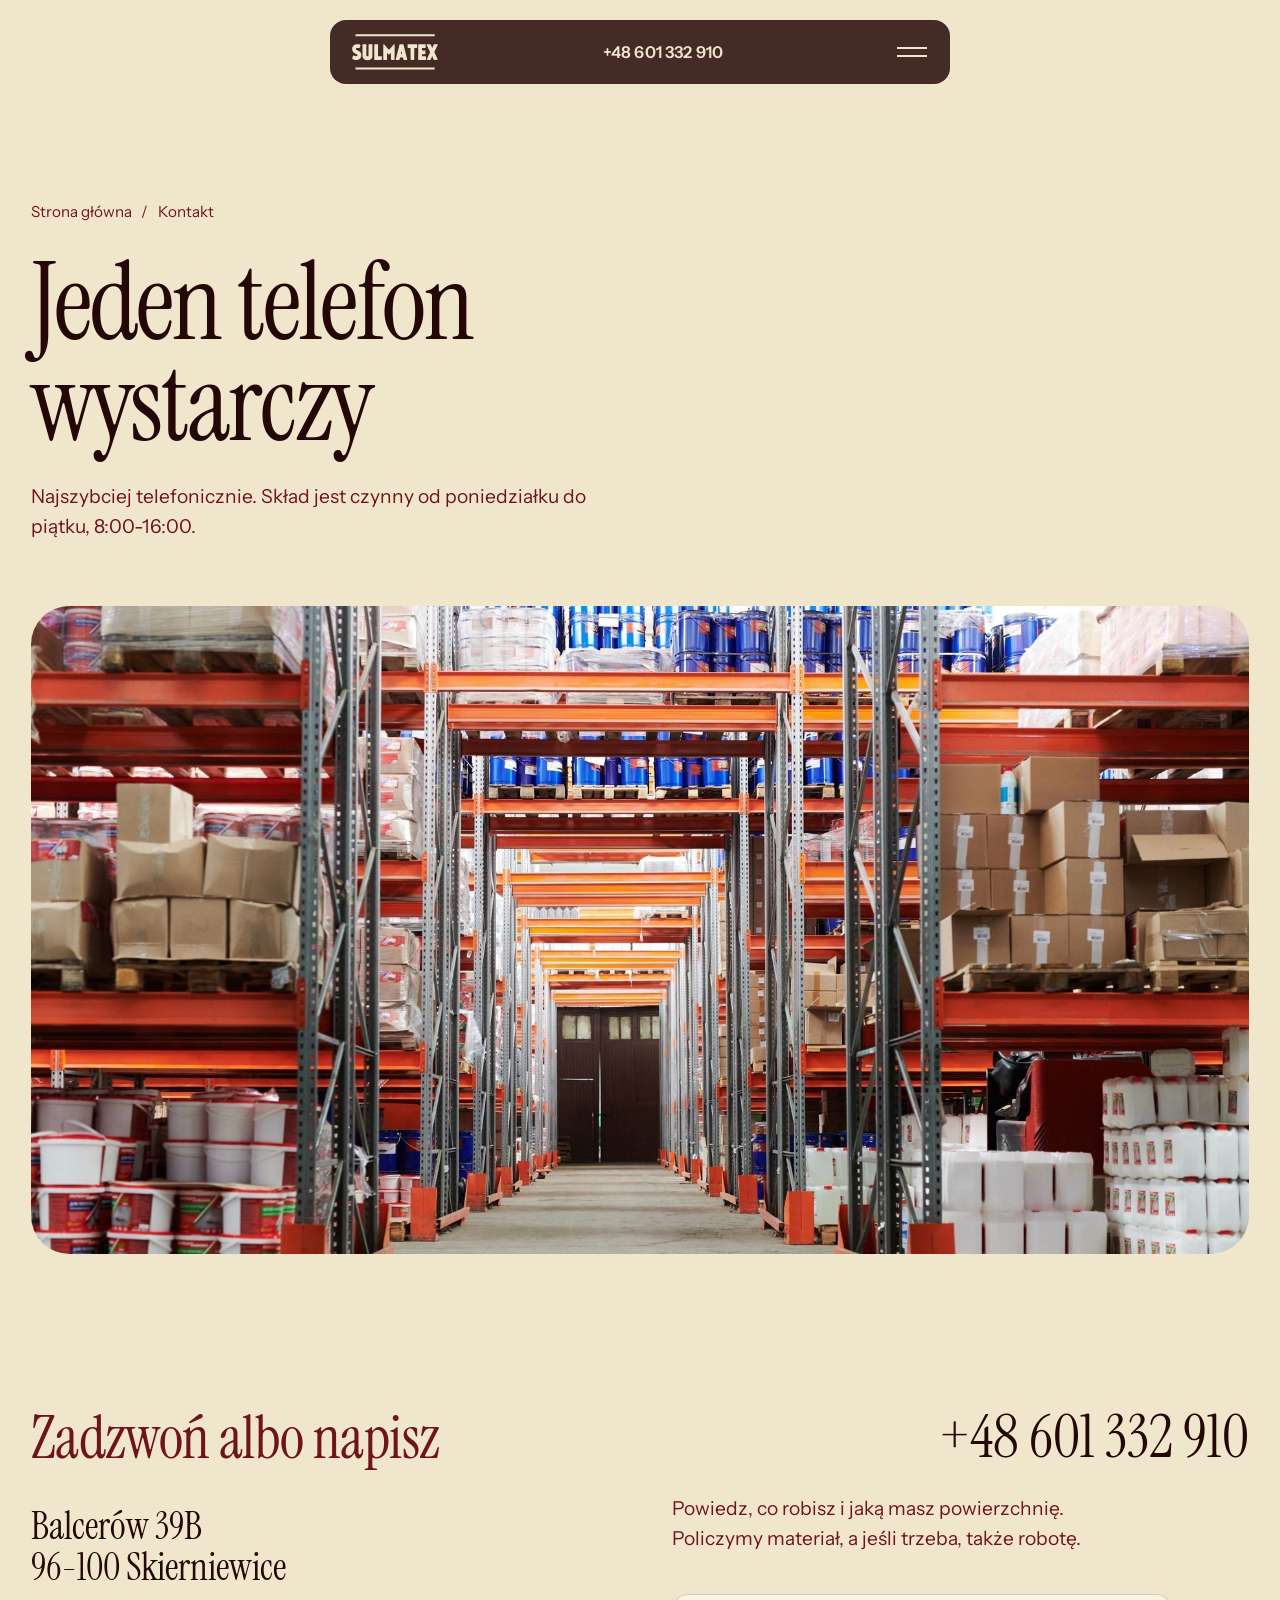
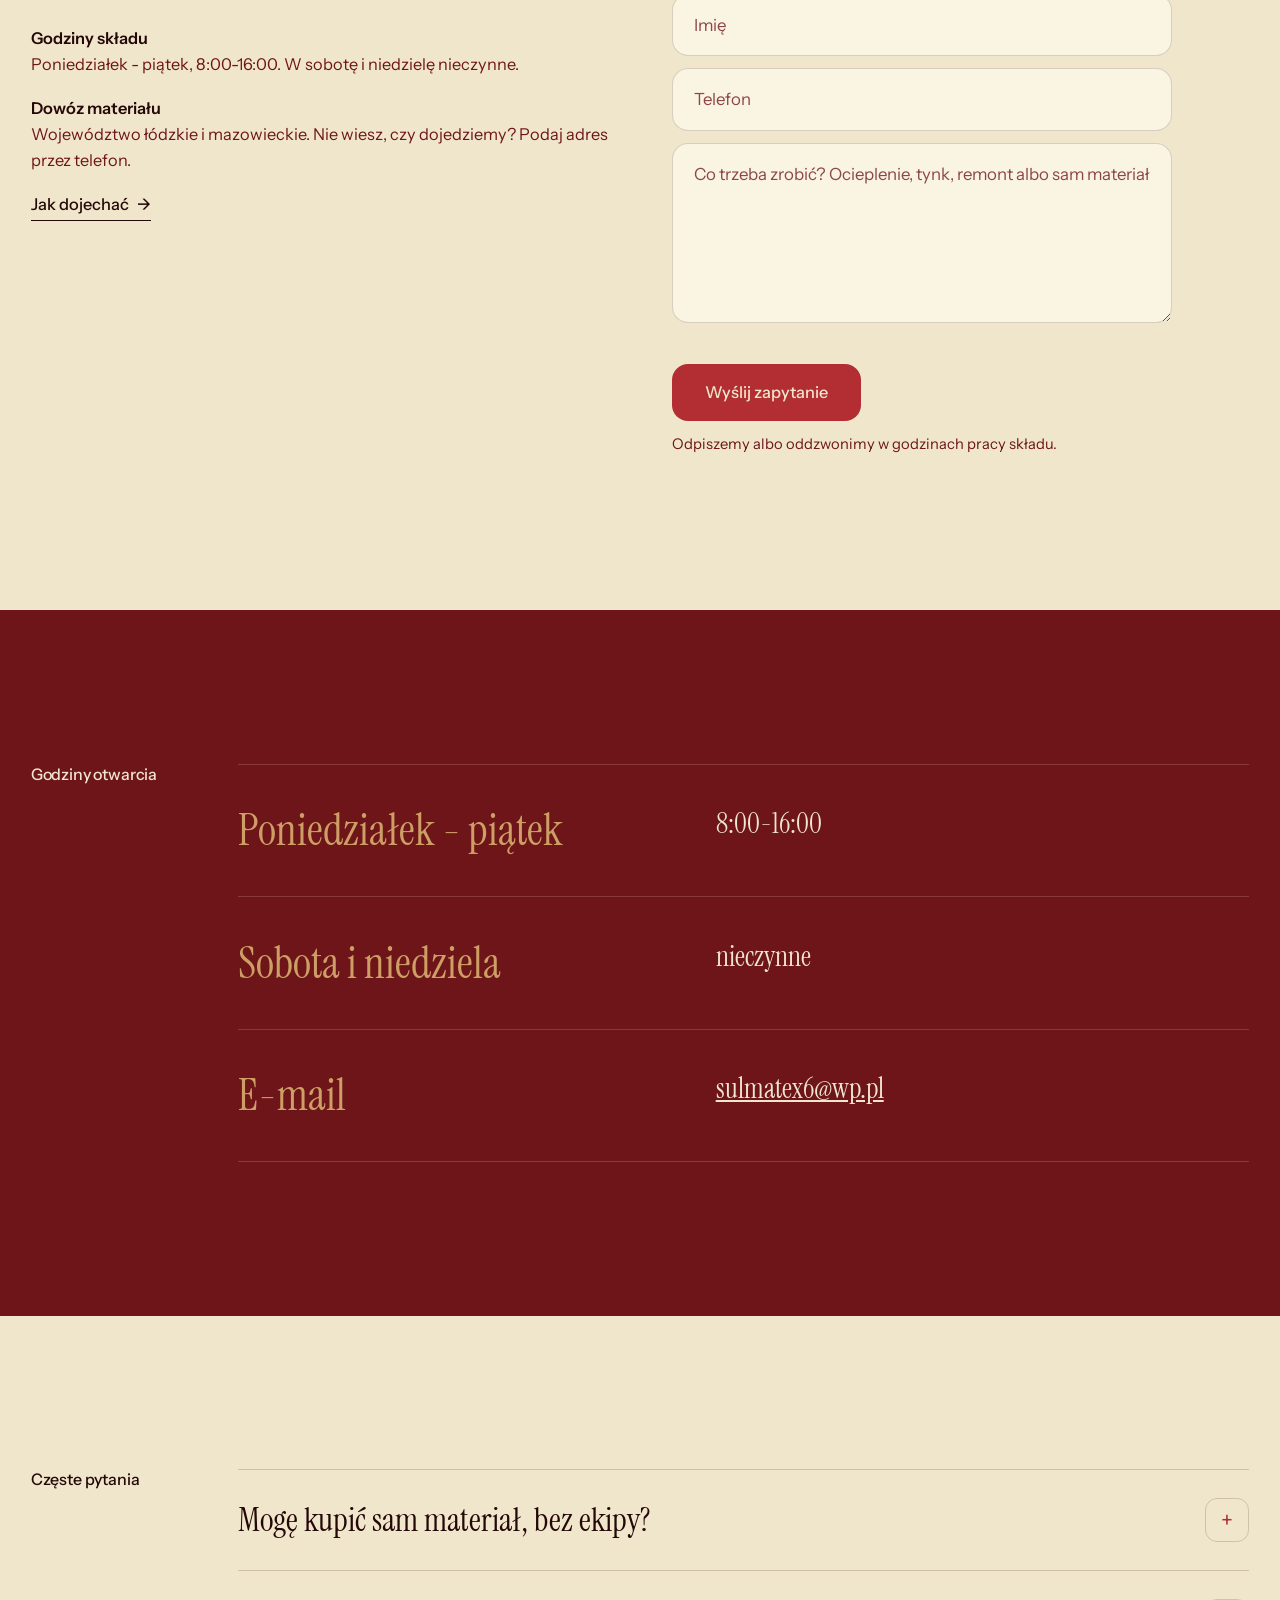
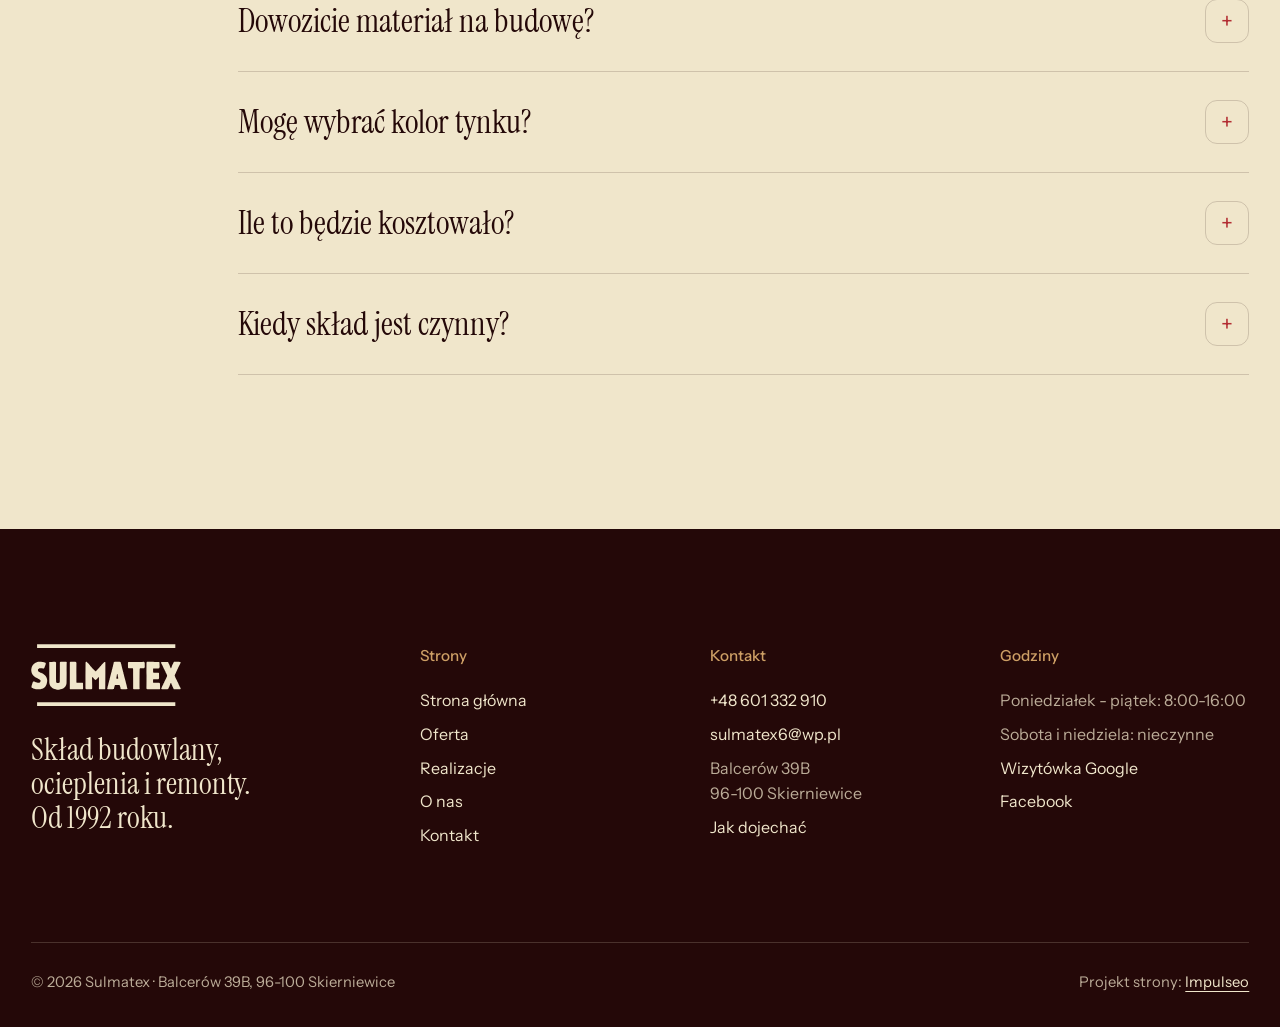
==== commit 27aa9cc6: "Demo przebudowane na wzór thefitouter.com, paleta Cacao/Bordeaux/Carmine/Brass/Bone wg zasady 60-30-" ====
--- a/kontakt.html
+++ b/kontakt.html
@@ -7,7 +7,7 @@
 <meta name="description" content="Sulmatex, Balcerów 39B, 96-100 Skierniewice. Telefon: +48 601 332 910, e-mail: sulmatex6@wp.pl. Czynne od poniedziałku do piątku 8:00-16:00.">
 <link rel="canonical" href="https://impulseo-pl.github.io/sulmatex/kontakt.html">
 <meta name="robots" content="noindex, nofollow">
-<meta name="theme-color" content="#0E1013">
+<meta name="theme-color" content="#240808">
 <meta property="og:type" content="website">
 <meta property="og:locale" content="pl_PL">
 <meta property="og:site_name" content="Sulmatex">
@@ -18,120 +18,119 @@
 <meta property="og:image:width" content="1200">
 <meta property="og:image:height" content="630">
 <meta name="twitter:card" content="summary_large_image">
-<script>(function(){var d=document.documentElement;d.classList.add('js');try{if(!window.matchMedia('(prefers-reduced-motion: reduce)').matches)d.classList.add('anim');}catch(e){}setTimeout(function(){if(!d.classList.contains('anim-ok'))d.classList.remove('anim');},3500);})();</script>
-
-<link rel="preload" as="image" href="img/g11.jpg" fetchpriority="high">
+<script>document.documentElement.classList.add('js')</script>
 <link rel="preconnect" href="https://fonts.googleapis.com">
 <link rel="preconnect" href="https://fonts.gstatic.com" crossorigin>
-<link href="https://fonts.googleapis.com/css2?family=Bricolage+Grotesque:opsz,wght@12..96,400..700&family=Geist:wght@400..600&display=swap" rel="stylesheet">
-<link rel="stylesheet" href="assets/styles.css?v=20261110a">
+<link href="https://fonts.googleapis.com/css2?family=Instrument+Sans:wght@400..600&family=Instrument+Serif&display=swap" rel="stylesheet">
+<link rel="stylesheet" href="assets/styles.css?v=20261118a">
 <script src="assets/lenis.min.js?v=1.1.20" defer></script>
-<script src="assets/main.js?v=20261110a" defer></script>
+<script src="assets/main.js?v=20261118a" defer></script>
 </head>
 <body>
 <a class="skip" href="#tresc">Przejdź do treści</a>
-<header class="site-head">
-<div class="head-in">
-  <a class="brand" href="index.html" aria-label="Sulmatex - strona główna">
-    <span class="znak"><svg class="wm nav-logo" viewBox="400 420 34600 14374" role="img" aria-label="Sulmatex"><path pathLength="1" style="--i:0" d="M1803 490H33688V1357H1803Z"/><path pathLength="1" style="--i:1" d="M2697 4537c-4 3 -141 5 -306 4c-337 -2 -449 10 -561 59c-36 15 -76 31 -90 35c-14 4 -47 19 -74 32c-27 14 -72 32 -100 40c-49 14 -164 75 -216 115c-14 10 -48 29 -76 43c-29 13 -61 37 -73 53c-11 17 -46 44 -77 62c-81 46 -298 269 -331 340c-14 30 -44 84 -68 120c-89 135 -162 305 -190 440c-74 358 -88 512 -65 710c6 47 15 121 20 165c4 44 18 108 29 143c12 35 21 87 21 121c0 51 6 71 51 157c65 124 139 244 190 309c21 27 51 74 65 104c36 77 197 244 282 294c37 21 83 53 102 71c51 47 130 100 186 125c27 12 63 35 79 51c17 15 95 62 175 102c80 41 162 86 182 100c20 14 72 40 116 57c44 18 91 45 106 60c16 16 71 45 137 72c96 38 123 54 201 122c50 43 98 82 108 87c10 6 33 35 51 66c30 54 31 59 26 138c-9 129 -38 198 -119 282c-120 124 -204 148 -473 138c-185 -7 -183 -6 -395 -99c-47 -20 -141 -50 -209 -66c-120 -28 -137 -35 -217 -91c-50 -35 -170 -55 -231 -39c-78 21 -139 113 -168 251c-9 44 -27 91 -44 117c-16 24 -32 63 -36 86c-3 23 -17 76 -30 117c-13 41 -31 102 -40 135c-9 32 -28 81 -41 108c-15 28 -29 79 -34 120c-4 40 -13 85 -20 102c-6 16 -18 70 -26 120c-31 188 30 306 179 343c24 6 58 22 77 36c132 93 216 126 323 126c60 0 110 18 120 44c9 23 56 43 127 56c36 6 88 18 115 26c128 36 895 49 1110 18c159 -23 303 -61 355 -94c25 -16 72 -36 105 -45c73 -21 179 -76 220 -115c17 -15 52 -41 78 -57c123 -76 374 -319 419 -406c10 -20 34 -49 53 -64c22 -18 41 -45 50 -74c9 -25 49 -111 89 -190c58 -114 76 -160 86 -219c6 -41 25 -127 41 -190c16 -63 36 -165 44 -225c8 -61 22 -156 31 -212c17 -107 15 -152 -10 -266c-9 -37 -23 -120 -31 -185c-18 -135 -83 -349 -117 -378c-11 -11 -30 -40 -42 -65c-12 -25 -35 -67 -52 -95c-17 -27 -52 -85 -77 -129c-62 -106 -252 -301 -337 -345c-14 -7 -54 -40 -90 -74c-36 -34 -85 -70 -110 -80c-98 -41 -152 -69 -202 -107c-29 -22 -76 -48 -105 -59c-69 -26 -230 -107 -238 -120c-7 -12 -92 -36 -156 -45c-34 -4 -74 -24 -145 -70c-67 -43 -116 -68 -151 -75c-35 -8 -61 -20 -77 -38c-93 -102 -166 -195 -177 -228c-18 -55 -15 -304 5 -343c32 -62 139 -157 226 -202l85 -44l255 0c256 0 394 12 604 52c97 18 131 12 190 -34c59 -46 145 -188 180 -299c14 -43 37 -117 52 -164c15 -47 34 -101 44 -120c9 -19 25 -64 34 -100c10 -36 31 -95 47 -132c42 -97 83 -310 68 -356c-26 -78 -107 -140 -212 -162c-64 -13 -281 -85 -372 -124c-47 -20 -77 -26 -140 -26c-44 0 -123 -7 -175 -15c-100 -15 -202 -19 -213 -8Z"/><path pathLength="1" style="--i:2" d="M5796 4537c-4 5 -242 8 -529 9c-489 0 -525 2 -577 20c-85 30 -120 101 -89 181c8 19 12 214 14 618c6 1300 8 1832 7 2315c0 278 1 775 2 1105l2 600l32 118c17 64 36 161 42 215c13 112 39 177 104 260c24 31 52 77 62 102c21 56 76 132 109 154c14 9 44 42 68 74c70 95 215 227 278 255c31 14 82 48 114 77c65 59 108 80 160 80c29 0 45 8 77 39c57 57 221 109 373 121c109 8 167 23 270 71c112 52 553 36 736 -27c78 -27 130 -38 211 -45c181 -15 289 -51 344 -116c28 -34 36 -37 101 -44c86 -9 120 -26 193 -93c30 -28 90 -78 134 -111c43 -32 102 -88 131 -124c29 -36 85 -98 124 -138c47 -48 81 -92 98 -130c15 -32 40 -79 56 -106c56 -91 121 -310 142 -477c4 -30 13 -78 20 -106c11 -42 14 -481 15 -2295c2 -2160 3 -2247 21 -2321c26 -107 25 -153 -7 -195c-61 -81 -93 -84 -749 -83c-713 1 -742 4 -803 89l-29 39l5 1519c4 1778 -8 3025 -32 3071c-23 45 -91 100 -138 112c-24 6 -75 20 -114 31c-94 26 -145 24 -301 -10c-147 -33 -179 -46 -217 -92c-57 -68 -56 -58 -66 -512c-13 -594 -14 -3809 -1 -3972c15 -189 -7 -228 -147 -266c-67 -19 -231 -26 -246 -12Z"/><path pathLength="1" style="--i:3" d="M9776 4522l-299 6l-40 29c-22 15 -50 41 -61 56l-21 28l-3 3058l-3 3057l22 28c51 65 101 78 354 88c279 12 2322 3 2450 -11c96 -10 188 -39 221 -70c20 -18 21 -27 17 -642c-4 -723 -2 -698 -48 -738c-58 -50 -65 -51 -760 -51c-357 0 -660 -3 -673 -6c-57 -16 -54 84 -59 -1758c-3 -949 -1 -1921 5 -2216c6 -320 6 -548 1 -584c-13 -82 -65 -211 -92 -228c-86 -55 -261 -63 -1011 -46Z"/><path pathLength="1" style="--i:4" d="M13105 4541c-58 16 -95 67 -116 155c-15 69 -14 6036 2 6065c6 12 49 39 95 61l85 41l167 8c92 5 343 7 557 4l390 -3l95 -36c152 -57 137 23 133 -712c-4 -698 -18 -1394 -33 -1669c-9 -170 -2 -343 15 -388c12 -29 42 -19 99 33c31 27 69 56 85 65c17 8 46 38 64 65c66 97 412 447 462 466c50 18 123 10 188 -21c63 -31 341 -319 416 -433c22 -32 50 -66 64 -75c13 -8 45 -34 71 -56c78 -67 108 -49 125 74c6 44 7 531 2 1320c-9 1431 -20 1280 95 1327c111 46 180 51 594 44c546 -9 689 -25 782 -89c28 -18 32 -6050 4 -6133c-29 -88 -98 -127 -177 -100c-56 20 -145 82 -177 124c-15 20 -57 67 -94 103c-38 37 -68 72 -68 79c0 7 -51 64 -114 129c-123 126 -330 366 -370 430c-14 22 -47 56 -73 76c-45 34 -66 57 -176 191c-27 33 -126 142 -220 243c-95 101 -181 200 -192 219c-11 20 -39 49 -62 66c-23 17 -59 54 -80 82c-51 68 -132 161 -223 254c-41 42 -95 100 -120 128c-52 59 -97 69 -156 33c-45 -28 -394 -378 -444 -446c-24 -33 -85 -101 -135 -150c-114 -113 -211 -223 -302 -345c-72 -96 -108 -134 -175 -184c-21 -15 -55 -53 -77 -84c-21 -31 -49 -66 -61 -77c-12 -11 -41 -47 -63 -80c-57 -83 -127 -165 -247 -286c-57 -57 -128 -136 -158 -174c-31 -39 -120 -134 -200 -213l-144 -142l-52 1c-28 0 -65 5 -81 10Z"/><path pathLength="1" style="--i:5" d="M19615 4557c-104 24 -155 90 -155 200c0 37 -6 101 -14 143c-8 41 -19 101 -25 133c-5 31 -23 94 -40 140c-16 45 -38 129 -50 187c-44 232 -81 388 -104 445c-14 33 -30 91 -36 130c-17 96 -59 260 -81 315c-10 25 -21 63 -25 85c-3 22 -15 71 -25 110c-11 38 -29 119 -40 180c-24 128 -80 332 -116 424c-14 35 -31 104 -39 155c-7 50 -23 120 -33 156c-11 36 -30 110 -42 165c-13 55 -33 124 -46 153c-13 29 -34 105 -48 170c-14 64 -36 169 -49 232c-14 64 -39 156 -56 205c-20 58 -35 124 -41 186c-5 53 -16 116 -25 140c-9 24 -27 75 -39 114c-13 38 -33 90 -44 115c-11 25 -28 85 -37 135c-42 225 -87 421 -105 462c-11 24 -31 95 -45 156c-14 62 -37 159 -51 217c-15 58 -33 136 -41 175c-9 38 -26 88 -39 110c-27 47 -39 96 -54 225c-7 52 -25 135 -40 185c-85 271 -84 277 69 326l96 31l384 10c540 15 748 4 852 -44c95 -45 98 -48 115 -169c14 -105 38 -192 99 -374c20 -58 36 -131 40 -175c9 -102 27 -148 80 -200l46 -45l472 0c518 0 499 -2 558 62c26 28 74 159 100 273c6 30 22 77 35 105c28 62 50 165 64 303c15 151 20 160 150 217l85 37l235 10c166 7 333 6 568 -2l334 -12l101 -34c56 -18 108 -41 115 -51c18 -24 9 -105 -22 -197c-30 -87 -89 -327 -122 -495c-23 -119 -50 -216 -100 -366c-12 -39 -27 -106 -33 -150c-10 -77 -41 -186 -76 -270c-10 -22 -26 -94 -36 -160c-11 -66 -27 -142 -35 -169c-9 -27 -26 -87 -39 -135c-23 -92 -56 -206 -110 -391c-19 -63 -37 -144 -41 -180c-3 -36 -17 -90 -30 -120c-14 -31 -43 -141 -64 -245c-67 -318 -80 -376 -95 -404c-7 -15 -23 -65 -35 -112c-12 -46 -34 -125 -50 -176c-17 -54 -33 -133 -39 -189c-7 -84 -12 -101 -41 -142c-27 -39 -35 -64 -51 -165c-26 -159 -95 -434 -120 -474c-11 -18 -28 -79 -38 -140c-26 -150 -96 -439 -120 -493c-10 -25 -31 -119 -45 -210c-30 -191 -65 -328 -102 -402c-17 -33 -31 -87 -41 -152c-15 -103 -62 -226 -96 -254c-8 -7 -58 -20 -109 -27c-133 -20 -1235 -18 -1323 2Zm729 2780c19 38 34 118 46 238c14 147 79 494 126 665c21 80 15 113 -33 156c-92 84 -338 64 -381 -32c-21 -45 -1 -221 44 -396c8 -31 23 -141 35 -245c21 -198 47 -298 94 -373c30 -47 49 -50 69 -13Z"/><path pathLength="1" style="--i:6" d="M26080 4547c-52 2 -789 4 -1637 5c-1540 3 -1542 3 -1569 24c-104 77 -110 123 -106 759c3 519 5 535 69 597c89 85 71 82 580 88l451 5l26 24c65 62 60 -149 66 2402c5 2243 6 2307 24 2328c10 11 55 35 99 52c114 44 242 51 773 45c473 -5 475 -5 569 -60c64 -38 72 -61 50 -133c-35 -112 -31 -4430 4 -4543c6 -20 27 -51 46 -70c44 -43 109 -48 583 -49c346 -1 349 -2 421 -67c49 -43 113 -170 113 -224c0 -19 -3 -175 -7 -345c-4 -180 -3 -359 3 -426c18 -219 -40 -360 -165 -403c-46 -16 -112 -17 -393 -9Z"/><path pathLength="1" style="--i:7" d="M27480 4539c-328 7 -340 10 -398 75c-17 20 -32 40 -32 44c0 4 0 1350 -1 2992c0 1718 -4 3008 -9 3040c-8 43 -6 59 6 78c21 32 126 80 205 94c91 16 2638 17 2726 1c76 -14 169 -57 185 -86c9 -17 11 -162 9 -601c-4 -746 -2 -738 -160 -786c-61 -19 -86 -20 -645 -15c-716 6 -754 3 -794 -79c-15 -29 -19 -494 -6 -616c14 -137 -16 -131 592 -131c537 1 571 -2 683 -60c77 -39 106 -122 101 -294c-1 -17 -4 -257 -6 -535c-3 -278 -6 -508 -6 -512c0 -19 -70 -84 -110 -102c-43 -20 -58 -20 -350 -16c-168 3 -413 5 -545 5c-383 -1 -360 31 -360 -502c0 -446 -2 -435 85 -460c71 -21 492 -27 846 -13l321 12l68 -36c37 -20 73 -36 80 -36c66 0 137 -288 103 -420c-7 -26 -12 -147 -14 -290c-5 -588 -6 -599 -37 -653c-54 -91 -13 -87 -1097 -92c-470 -2 -920 -5 -1000 -8c-80 -2 -278 -1 -440 2Z"/><path pathLength="1" style="--i:8" d="M33541 4542c-142 11 -178 22 -228 72c-35 35 -43 51 -49 95c-4 29 -17 67 -29 86c-13 18 -30 57 -39 87c-8 30 -27 64 -40 77c-14 13 -32 45 -41 70c-8 25 -24 59 -36 76c-67 98 -149 300 -244 600c-73 230 -75 234 -120 281c-49 52 -57 53 -94 16c-21 -21 -30 -43 -40 -102c-11 -70 -51 -173 -121 -315c-17 -33 -37 -94 -45 -135c-9 -43 -28 -95 -44 -122c-16 -25 -32 -57 -36 -70c-13 -45 -108 -243 -131 -273c-23 -32 -80 -171 -107 -266c-20 -67 -65 -132 -109 -156c-30 -16 -87 -17 -733 -18c-782 0 -756 -2 -830 69c-57 54 -58 81 -6 167c22 36 44 85 51 109c6 25 24 65 39 90c14 25 32 57 38 72c7 14 27 46 46 71c19 25 38 62 42 84c7 40 84 209 116 254c10 14 26 48 37 76c11 28 30 66 44 84c14 19 33 58 43 88c10 30 26 69 36 86c10 17 27 56 38 86c22 65 74 169 111 224c15 22 37 71 50 110c35 106 54 145 99 205c22 30 48 75 57 100c9 25 23 64 31 87c8 24 37 77 65 119c39 60 53 93 64 151c15 78 19 88 89 198c25 38 54 90 65 115c11 25 30 63 42 85c93 174 115 220 140 304c41 136 45 180 20 238c-11 27 -23 64 -27 83c-7 38 -70 167 -115 240c-16 25 -36 76 -44 114c-9 37 -26 81 -37 97c-45 63 -172 318 -188 376c-6 21 -27 58 -46 82c-19 24 -40 62 -46 85c-20 79 -30 103 -55 137c-38 51 -100 178 -119 245c-22 74 -39 108 -80 159c-33 41 -75 116 -75 135c0 15 -88 218 -112 260c-11 19 -33 66 -47 105c-15 38 -49 101 -75 140c-31 46 -55 99 -72 155c-27 91 -31 101 -117 256c-65 116 -98 227 -79 268c6 14 42 43 83 67c99 57 143 60 807 57l538 -3l40 -26c21 -14 61 -35 87 -47c46 -20 49 -25 97 -127c27 -58 56 -129 65 -158c8 -28 27 -69 41 -90c14 -21 31 -55 39 -75c7 -21 28 -60 48 -89c19 -29 37 -70 41 -95c4 -24 15 -58 26 -76c31 -51 106 -260 124 -344c8 -43 26 -99 40 -126c13 -26 28 -66 32 -88c13 -76 63 -134 114 -134c59 0 111 73 125 175c9 68 78 277 109 329c14 24 34 74 45 112c25 92 74 205 109 257c28 40 122 237 122 255c0 4 16 32 35 62c29 46 35 64 35 111c0 69 20 99 93 136c51 26 57 27 327 36c500 15 1019 -4 1141 -42c98 -31 123 -54 115 -105c-13 -96 -28 -144 -60 -191c-19 -28 -60 -106 -91 -175c-32 -69 -70 -143 -85 -165c-15 -22 -39 -76 -54 -120c-25 -77 -59 -142 -111 -214c-14 -19 -34 -65 -45 -102c-24 -78 -90 -227 -121 -270c-11 -16 -33 -66 -48 -111c-38 -111 -67 -171 -97 -199c-13 -13 -32 -48 -41 -79c-17 -60 -81 -185 -120 -237c-14 -18 -34 -67 -45 -110c-21 -85 -52 -145 -103 -202c-41 -46 -50 -64 -64 -130c-15 -70 -65 -185 -107 -241c-18 -25 -44 -77 -58 -115c-15 -37 -30 -73 -35 -79c-4 -6 -27 -59 -50 -118c-59 -153 -57 -265 8 -345c18 -22 52 -91 77 -154c24 -63 55 -130 68 -150c55 -83 97 -181 105 -246c7 -57 12 -69 44 -98c45 -41 93 -137 110 -218c16 -72 20 -80 97 -198c41 -63 59 -101 64 -136c4 -27 24 -76 45 -113c62 -105 107 -201 120 -255c7 -28 25 -68 40 -90c46 -66 99 -177 111 -232c7 -30 24 -68 42 -90c34 -43 79 -135 114 -236c12 -37 38 -86 57 -110c40 -49 67 -101 91 -173c9 -29 35 -82 58 -120c48 -79 88 -174 88 -207c0 -13 -14 -44 -30 -69c-41 -61 -87 -80 -210 -84c-210 -8 -1052 -9 -1149 -2Z"/><path pathLength="1" style="--i:9" d="M1803 13857H33688V14724H1803Z"/></svg></span>
-    <span class="brand-sub">Skład budowlany i&nbsp;remonty<br>Skierniewice · od 1992</span>
-  </a>
-  <nav class="nav-links" aria-label="Menu główne">
-    <a class="nl" href="oferta.html">Oferta</a><a class="nl" href="realizacje.html">Realizacje</a><a class="nl" href="o-nas.html">O&nbsp;nas</a><a class="nl" href="kontakt.html" aria-current="page">Kontakt</a>
-    <a class="btn btn-accent nav-cta" href="tel:+48601332910"><span class="live" aria-hidden="true"></span>+48 601 332 910</a>
-  </nav>
-  <button class="burger" type="button" aria-label="Otwórz menu" aria-expanded="false" aria-controls="mnav"><span></span><span></span></button>
-</div>
+<header class="pill">
+  <a class="pill-logo" href="index.html" aria-label="Sulmatex - strona główna"><svg viewBox="400 420 34600 14374" aria-hidden="true" focusable="false"><path d="M1803 490H33688V1357H1803Z"/><path d="M2697 4537c-4 3 -141 5 -306 4c-337 -2 -449 10 -561 59c-36 15 -76 31 -90 35c-14 4 -47 19 -74 32c-27 14 -72 32 -100 40c-49 14 -164 75 -216 115c-14 10 -48 29 -76 43c-29 13 -61 37 -73 53c-11 17 -46 44 -77 62c-81 46 -298 269 -331 340c-14 30 -44 84 -68 120c-89 135 -162 305 -190 440c-74 358 -88 512 -65 710c6 47 15 121 20 165c4 44 18 108 29 143c12 35 21 87 21 121c0 51 6 71 51 157c65 124 139 244 190 309c21 27 51 74 65 104c36 77 197 244 282 294c37 21 83 53 102 71c51 47 130 100 186 125c27 12 63 35 79 51c17 15 95 62 175 102c80 41 162 86 182 100c20 14 72 40 116 57c44 18 91 45 106 60c16 16 71 45 137 72c96 38 123 54 201 122c50 43 98 82 108 87c10 6 33 35 51 66c30 54 31 59 26 138c-9 129 -38 198 -119 282c-120 124 -204 148 -473 138c-185 -7 -183 -6 -395 -99c-47 -20 -141 -50 -209 -66c-120 -28 -137 -35 -217 -91c-50 -35 -170 -55 -231 -39c-78 21 -139 113 -168 251c-9 44 -27 91 -44 117c-16 24 -32 63 -36 86c-3 23 -17 76 -30 117c-13 41 -31 102 -40 135c-9 32 -28 81 -41 108c-15 28 -29 79 -34 120c-4 40 -13 85 -20 102c-6 16 -18 70 -26 120c-31 188 30 306 179 343c24 6 58 22 77 36c132 93 216 126 323 126c60 0 110 18 120 44c9 23 56 43 127 56c36 6 88 18 115 26c128 36 895 49 1110 18c159 -23 303 -61 355 -94c25 -16 72 -36 105 -45c73 -21 179 -76 220 -115c17 -15 52 -41 78 -57c123 -76 374 -319 419 -406c10 -20 34 -49 53 -64c22 -18 41 -45 50 -74c9 -25 49 -111 89 -190c58 -114 76 -160 86 -219c6 -41 25 -127 41 -190c16 -63 36 -165 44 -225c8 -61 22 -156 31 -212c17 -107 15 -152 -10 -266c-9 -37 -23 -120 -31 -185c-18 -135 -83 -349 -117 -378c-11 -11 -30 -40 -42 -65c-12 -25 -35 -67 -52 -95c-17 -27 -52 -85 -77 -129c-62 -106 -252 -301 -337 -345c-14 -7 -54 -40 -90 -74c-36 -34 -85 -70 -110 -80c-98 -41 -152 -69 -202 -107c-29 -22 -76 -48 -105 -59c-69 -26 -230 -107 -238 -120c-7 -12 -92 -36 -156 -45c-34 -4 -74 -24 -145 -70c-67 -43 -116 -68 -151 -75c-35 -8 -61 -20 -77 -38c-93 -102 -166 -195 -177 -228c-18 -55 -15 -304 5 -343c32 -62 139 -157 226 -202l85 -44l255 0c256 0 394 12 604 52c97 18 131 12 190 -34c59 -46 145 -188 180 -299c14 -43 37 -117 52 -164c15 -47 34 -101 44 -120c9 -19 25 -64 34 -100c10 -36 31 -95 47 -132c42 -97 83 -310 68 -356c-26 -78 -107 -140 -212 -162c-64 -13 -281 -85 -372 -124c-47 -20 -77 -26 -140 -26c-44 0 -123 -7 -175 -15c-100 -15 -202 -19 -213 -8Z"/><path d="M5796 4537c-4 5 -242 8 -529 9c-489 0 -525 2 -577 20c-85 30 -120 101 -89 181c8 19 12 214 14 618c6 1300 8 1832 7 2315c0 278 1 775 2 1105l2 600l32 118c17 64 36 161 42 215c13 112 39 177 104 260c24 31 52 77 62 102c21 56 76 132 109 154c14 9 44 42 68 74c70 95 215 227 278 255c31 14 82 48 114 77c65 59 108 80 160 80c29 0 45 8 77 39c57 57 221 109 373 121c109 8 167 23 270 71c112 52 553 36 736 -27c78 -27 130 -38 211 -45c181 -15 289 -51 344 -116c28 -34 36 -37 101 -44c86 -9 120 -26 193 -93c30 -28 90 -78 134 -111c43 -32 102 -88 131 -124c29 -36 85 -98 124 -138c47 -48 81 -92 98 -130c15 -32 40 -79 56 -106c56 -91 121 -310 142 -477c4 -30 13 -78 20 -106c11 -42 14 -481 15 -2295c2 -2160 3 -2247 21 -2321c26 -107 25 -153 -7 -195c-61 -81 -93 -84 -749 -83c-713 1 -742 4 -803 89l-29 39l5 1519c4 1778 -8 3025 -32 3071c-23 45 -91 100 -138 112c-24 6 -75 20 -114 31c-94 26 -145 24 -301 -10c-147 -33 -179 -46 -217 -92c-57 -68 -56 -58 -66 -512c-13 -594 -14 -3809 -1 -3972c15 -189 -7 -228 -147 -266c-67 -19 -231 -26 -246 -12Z"/><path d="M9776 4522l-299 6l-40 29c-22 15 -50 41 -61 56l-21 28l-3 3058l-3 3057l22 28c51 65 101 78 354 88c279 12 2322 3 2450 -11c96 -10 188 -39 221 -70c20 -18 21 -27 17 -642c-4 -723 -2 -698 -48 -738c-58 -50 -65 -51 -760 -51c-357 0 -660 -3 -673 -6c-57 -16 -54 84 -59 -1758c-3 -949 -1 -1921 5 -2216c6 -320 6 -548 1 -584c-13 -82 -65 -211 -92 -228c-86 -55 -261 -63 -1011 -46Z"/><path d="M13105 4541c-58 16 -95 67 -116 155c-15 69 -14 6036 2 6065c6 12 49 39 95 61l85 41l167 8c92 5 343 7 557 4l390 -3l95 -36c152 -57 137 23 133 -712c-4 -698 -18 -1394 -33 -1669c-9 -170 -2 -343 15 -388c12 -29 42 -19 99 33c31 27 69 56 85 65c17 8 46 38 64 65c66 97 412 447 462 466c50 18 123 10 188 -21c63 -31 341 -319 416 -433c22 -32 50 -66 64 -75c13 -8 45 -34 71 -56c78 -67 108 -49 125 74c6 44 7 531 2 1320c-9 1431 -20 1280 95 1327c111 46 180 51 594 44c546 -9 689 -25 782 -89c28 -18 32 -6050 4 -6133c-29 -88 -98 -127 -177 -100c-56 20 -145 82 -177 124c-15 20 -57 67 -94 103c-38 37 -68 72 -68 79c0 7 -51 64 -114 129c-123 126 -330 366 -370 430c-14 22 -47 56 -73 76c-45 34 -66 57 -176 191c-27 33 -126 142 -220 243c-95 101 -181 200 -192 219c-11 20 -39 49 -62 66c-23 17 -59 54 -80 82c-51 68 -132 161 -223 254c-41 42 -95 100 -120 128c-52 59 -97 69 -156 33c-45 -28 -394 -378 -444 -446c-24 -33 -85 -101 -135 -150c-114 -113 -211 -223 -302 -345c-72 -96 -108 -134 -175 -184c-21 -15 -55 -53 -77 -84c-21 -31 -49 -66 -61 -77c-12 -11 -41 -47 -63 -80c-57 -83 -127 -165 -247 -286c-57 -57 -128 -136 -158 -174c-31 -39 -120 -134 -200 -213l-144 -142l-52 1c-28 0 -65 5 -81 10Z"/><path d="M19615 4557c-104 24 -155 90 -155 200c0 37 -6 101 -14 143c-8 41 -19 101 -25 133c-5 31 -23 94 -40 140c-16 45 -38 129 -50 187c-44 232 -81 388 -104 445c-14 33 -30 91 -36 130c-17 96 -59 260 -81 315c-10 25 -21 63 -25 85c-3 22 -15 71 -25 110c-11 38 -29 119 -40 180c-24 128 -80 332 -116 424c-14 35 -31 104 -39 155c-7 50 -23 120 -33 156c-11 36 -30 110 -42 165c-13 55 -33 124 -46 153c-13 29 -34 105 -48 170c-14 64 -36 169 -49 232c-14 64 -39 156 -56 205c-20 58 -35 124 -41 186c-5 53 -16 116 -25 140c-9 24 -27 75 -39 114c-13 38 -33 90 -44 115c-11 25 -28 85 -37 135c-42 225 -87 421 -105 462c-11 24 -31 95 -45 156c-14 62 -37 159 -51 217c-15 58 -33 136 -41 175c-9 38 -26 88 -39 110c-27 47 -39 96 -54 225c-7 52 -25 135 -40 185c-85 271 -84 277 69 326l96 31l384 10c540 15 748 4 852 -44c95 -45 98 -48 115 -169c14 -105 38 -192 99 -374c20 -58 36 -131 40 -175c9 -102 27 -148 80 -200l46 -45l472 0c518 0 499 -2 558 62c26 28 74 159 100 273c6 30 22 77 35 105c28 62 50 165 64 303c15 151 20 160 150 217l85 37l235 10c166 7 333 6 568 -2l334 -12l101 -34c56 -18 108 -41 115 -51c18 -24 9 -105 -22 -197c-30 -87 -89 -327 -122 -495c-23 -119 -50 -216 -100 -366c-12 -39 -27 -106 -33 -150c-10 -77 -41 -186 -76 -270c-10 -22 -26 -94 -36 -160c-11 -66 -27 -142 -35 -169c-9 -27 -26 -87 -39 -135c-23 -92 -56 -206 -110 -391c-19 -63 -37 -144 -41 -180c-3 -36 -17 -90 -30 -120c-14 -31 -43 -141 -64 -245c-67 -318 -80 -376 -95 -404c-7 -15 -23 -65 -35 -112c-12 -46 -34 -125 -50 -176c-17 -54 -33 -133 -39 -189c-7 -84 -12 -101 -41 -142c-27 -39 -35 -64 -51 -165c-26 -159 -95 -434 -120 -474c-11 -18 -28 -79 -38 -140c-26 -150 -96 -439 -120 -493c-10 -25 -31 -119 -45 -210c-30 -191 -65 -328 -102 -402c-17 -33 -31 -87 -41 -152c-15 -103 -62 -226 -96 -254c-8 -7 -58 -20 -109 -27c-133 -20 -1235 -18 -1323 2Zm729 2780c19 38 34 118 46 238c14 147 79 494 126 665c21 80 15 113 -33 156c-92 84 -338 64 -381 -32c-21 -45 -1 -221 44 -396c8 -31 23 -141 35 -245c21 -198 47 -298 94 -373c30 -47 49 -50 69 -13Z"/><path d="M26080 4547c-52 2 -789 4 -1637 5c-1540 3 -1542 3 -1569 24c-104 77 -110 123 -106 759c3 519 5 535 69 597c89 85 71 82 580 88l451 5l26 24c65 62 60 -149 66 2402c5 2243 6 2307 24 2328c10 11 55 35 99 52c114 44 242 51 773 45c473 -5 475 -5 569 -60c64 -38 72 -61 50 -133c-35 -112 -31 -4430 4 -4543c6 -20 27 -51 46 -70c44 -43 109 -48 583 -49c346 -1 349 -2 421 -67c49 -43 113 -170 113 -224c0 -19 -3 -175 -7 -345c-4 -180 -3 -359 3 -426c18 -219 -40 -360 -165 -403c-46 -16 -112 -17 -393 -9Z"/><path d="M27480 4539c-328 7 -340 10 -398 75c-17 20 -32 40 -32 44c0 4 0 1350 -1 2992c0 1718 -4 3008 -9 3040c-8 43 -6 59 6 78c21 32 126 80 205 94c91 16 2638 17 2726 1c76 -14 169 -57 185 -86c9 -17 11 -162 9 -601c-4 -746 -2 -738 -160 -786c-61 -19 -86 -20 -645 -15c-716 6 -754 3 -794 -79c-15 -29 -19 -494 -6 -616c14 -137 -16 -131 592 -131c537 1 571 -2 683 -60c77 -39 106 -122 101 -294c-1 -17 -4 -257 -6 -535c-3 -278 -6 -508 -6 -512c0 -19 -70 -84 -110 -102c-43 -20 -58 -20 -350 -16c-168 3 -413 5 -545 5c-383 -1 -360 31 -360 -502c0 -446 -2 -435 85 -460c71 -21 492 -27 846 -13l321 12l68 -36c37 -20 73 -36 80 -36c66 0 137 -288 103 -420c-7 -26 -12 -147 -14 -290c-5 -588 -6 -599 -37 -653c-54 -91 -13 -87 -1097 -92c-470 -2 -920 -5 -1000 -8c-80 -2 -278 -1 -440 2Z"/><path d="M33541 4542c-142 11 -178 22 -228 72c-35 35 -43 51 -49 95c-4 29 -17 67 -29 86c-13 18 -30 57 -39 87c-8 30 -27 64 -40 77c-14 13 -32 45 -41 70c-8 25 -24 59 -36 76c-67 98 -149 300 -244 600c-73 230 -75 234 -120 281c-49 52 -57 53 -94 16c-21 -21 -30 -43 -40 -102c-11 -70 -51 -173 -121 -315c-17 -33 -37 -94 -45 -135c-9 -43 -28 -95 -44 -122c-16 -25 -32 -57 -36 -70c-13 -45 -108 -243 -131 -273c-23 -32 -80 -171 -107 -266c-20 -67 -65 -132 -109 -156c-30 -16 -87 -17 -733 -18c-782 0 -756 -2 -830 69c-57 54 -58 81 -6 167c22 36 44 85 51 109c6 25 24 65 39 90c14 25 32 57 38 72c7 14 27 46 46 71c19 25 38 62 42 84c7 40 84 209 116 254c10 14 26 48 37 76c11 28 30 66 44 84c14 19 33 58 43 88c10 30 26 69 36 86c10 17 27 56 38 86c22 65 74 169 111 224c15 22 37 71 50 110c35 106 54 145 99 205c22 30 48 75 57 100c9 25 23 64 31 87c8 24 37 77 65 119c39 60 53 93 64 151c15 78 19 88 89 198c25 38 54 90 65 115c11 25 30 63 42 85c93 174 115 220 140 304c41 136 45 180 20 238c-11 27 -23 64 -27 83c-7 38 -70 167 -115 240c-16 25 -36 76 -44 114c-9 37 -26 81 -37 97c-45 63 -172 318 -188 376c-6 21 -27 58 -46 82c-19 24 -40 62 -46 85c-20 79 -30 103 -55 137c-38 51 -100 178 -119 245c-22 74 -39 108 -80 159c-33 41 -75 116 -75 135c0 15 -88 218 -112 260c-11 19 -33 66 -47 105c-15 38 -49 101 -75 140c-31 46 -55 99 -72 155c-27 91 -31 101 -117 256c-65 116 -98 227 -79 268c6 14 42 43 83 67c99 57 143 60 807 57l538 -3l40 -26c21 -14 61 -35 87 -47c46 -20 49 -25 97 -127c27 -58 56 -129 65 -158c8 -28 27 -69 41 -90c14 -21 31 -55 39 -75c7 -21 28 -60 48 -89c19 -29 37 -70 41 -95c4 -24 15 -58 26 -76c31 -51 106 -260 124 -344c8 -43 26 -99 40 -126c13 -26 28 -66 32 -88c13 -76 63 -134 114 -134c59 0 111 73 125 175c9 68 78 277 109 329c14 24 34 74 45 112c25 92 74 205 109 257c28 40 122 237 122 255c0 4 16 32 35 62c29 46 35 64 35 111c0 69 20 99 93 136c51 26 57 27 327 36c500 15 1019 -4 1141 -42c98 -31 123 -54 115 -105c-13 -96 -28 -144 -60 -191c-19 -28 -60 -106 -91 -175c-32 -69 -70 -143 -85 -165c-15 -22 -39 -76 -54 -120c-25 -77 -59 -142 -111 -214c-14 -19 -34 -65 -45 -102c-24 -78 -90 -227 -121 -270c-11 -16 -33 -66 -48 -111c-38 -111 -67 -171 -97 -199c-13 -13 -32 -48 -41 -79c-17 -60 -81 -185 -120 -237c-14 -18 -34 -67 -45 -110c-21 -85 -52 -145 -103 -202c-41 -46 -50 -64 -64 -130c-15 -70 -65 -185 -107 -241c-18 -25 -44 -77 -58 -115c-15 -37 -30 -73 -35 -79c-4 -6 -27 -59 -50 -118c-59 -153 -57 -265 8 -345c18 -22 52 -91 77 -154c24 -63 55 -130 68 -150c55 -83 97 -181 105 -246c7 -57 12 -69 44 -98c45 -41 93 -137 110 -218c16 -72 20 -80 97 -198c41 -63 59 -101 64 -136c4 -27 24 -76 45 -113c62 -105 107 -201 120 -255c7 -28 25 -68 40 -90c46 -66 99 -177 111 -232c7 -30 24 -68 42 -90c34 -43 79 -135 114 -236c12 -37 38 -86 57 -110c40 -49 67 -101 91 -173c9 -29 35 -82 58 -120c48 -79 88 -174 88 -207c0 -13 -14 -44 -30 -69c-41 -61 -87 -80 -210 -84c-210 -8 -1052 -9 -1149 -2Z"/><path d="M1803 13857H33688V14724H1803Z"/></svg></a>
+  <a class="pill-phone" href="tel:+48601332910">+48 601 332 910</a>
+  <button class="burger" type="button" aria-expanded="false" aria-controls="menu" aria-label="Otwórz menu"><i></i><i></i></button>
 </header>
-<div class="mnav" id="mnav">
-  <div class="mnav-in">
-    <a class="ml" href="index.html">Strona główna</a><a class="ml" href="oferta.html">Oferta</a><a class="ml" href="realizacje.html">Realizacje</a><a class="ml" href="o-nas.html">O&nbsp;nas</a><a class="ml" href="kontakt.html" aria-current="page">Kontakt</a>
-    <div class="mnav-foot">
-      <span>Skład czynny od poniedziałku do piątku, 8:00-16:00</span>
-      <a class="btn btn-accent" href="tel:+48601332910"><svg class="ico" width="16" height="16" viewBox="0 0 24 24" fill="none" aria-hidden="true"><path d="M6.6 10.8a15.5 15.5 0 0 0 6.6 6.6l2.2-2.2a1 1 0 0 1 1-.24 11.4 11.4 0 0 0 3.6.58 1 1 0 0 1 1 1V20a1 1 0 0 1-1 1A17 17 0 0 1 3 4a1 1 0 0 1 1-1h3.5a1 1 0 0 1 1 1c0 1.25.2 2.46.58 3.6a1 1 0 0 1-.25 1l-2.23 2.2Z" fill="currentColor"/></svg>+48 601 332 910</a>
+<div class="menu" id="menu" aria-hidden="true">
+  <div class="menu-grid">
+    <nav class="menu-links" aria-label="Menu główne">
+      <a href="index.html">Strona główna</a>
+      <a href="oferta.html">Oferta</a>
+      <a href="realizacje.html">Realizacje</a>
+      <a href="o-nas.html">O nas</a>
+      <a href="kontakt.html" aria-current="page">Kontakt</a>
+    </nav>
+    <div class="menu-side">
+      <div><b>Telefon</b><a href="tel:+48601332910">+48 601 332 910</a></div>
+      <div><b>Skład</b>Balcerów 39B, 96-100 Skierniewice</div>
+      <div><b>Godziny</b>Poniedziałek - piątek, 8:00-16:00</div>
     </div>
   </div>
 </div>
 <main id="tresc">
-
-<section class="pagehead">
-  <div class="pagehead-media"><img src="img/g11.jpg" alt="Faktura tynku elewacyjnego z bliska" width="1880" height="1253" decoding="async" fetchpriority="high"></div>
-  <div class="ph-in">
-    <p class="crumb up" style="--d:0"><a href="index.html">Strona główna</a><span class="sl" aria-hidden="true"></span>Kontakt</p>
-    <h1><span class="ln"><span class="ln-i" style="--k:0">Jeden telefon</span></span><span class="ln"><span class="ln-i" style="--k:1"><em>wystarczy.</em></span></span></h1>
-    <p class="ph-lead up" style="--d:300">Najszybciej telefonicznie. Skład jest czynny od poniedziałku do piątku, 8:00-16:00.</p>
+<section class="phead bone">
+  <div class="wrap">
+    <nav class="crumbs" aria-label="Okruszki"><a href="index.html">Strona główna</a><span aria-hidden="true">/</span><span aria-current="page">Kontakt</span></nav>
+    <h1>Jeden telefon wystarczy</h1>
+    <p class="lead">Najszybciej telefonicznie. Skład jest czynny od poniedziałku do piątku, 8:00-16:00.</p>
   </div>
 </section>
-
-<section class="sec">
-  <div class="wrap">
-    <div class="k-grid">
-      <div class="k-card dark rv">
-        <span class="lbl"><span class="live" aria-hidden="true"></span>Poniedziałek - piątek, 8:00-16:00</span>
-        <a class="k-phone" href="tel:+48601332910">+48 601 332 910</a>
-        <p>Powiedz, co robisz i&nbsp;jaką masz powierzchnię. Policzymy materiał, a&nbsp;jeśli trzeba, także robotę. Ocieplenie, tynk, remont albo sam zakup towaru.</p>
-        <div class="cta-row" style="margin-top:28px">
-          <a class="btn btn-accent" href="tel:+48601332910"><svg class="ico" width="16" height="16" viewBox="0 0 24 24" fill="none" aria-hidden="true"><path d="M6.6 10.8a15.5 15.5 0 0 0 6.6 6.6l2.2-2.2a1 1 0 0 1 1-.24 11.4 11.4 0 0 0 3.6.58 1 1 0 0 1 1 1V20a1 1 0 0 1-1 1A17 17 0 0 1 3 4a1 1 0 0 1 1-1h3.5a1 1 0 0 1 1 1c0 1.25.2 2.46.58 3.6a1 1 0 0 1-.25 1l-2.23 2.2Z" fill="currentColor"/></svg>Zadzwoń teraz</a>
-          <a class="btn btn-ghost" href="mailto:sulmatex6@wp.pl">Napisz e-mail</a>
-          <a class="btn btn-ghost" href="https://maps.google.com/?cid=3609428095485784670&amp;g_mp=Cidnb29nbGUubWFwcy5wbGFjZXMudjEuUGxhY2VzLlNlYXJjaFRleHQQAhgEIAA" target="_blank" rel="noopener">Jak dojechać<svg class="ico" width="18" height="18" viewBox="0 0 24 24" fill="none" stroke="currentColor" stroke-width="1.6" stroke-linecap="round" stroke-linejoin="round" aria-hidden="true"><path d="M7 17 17 7M8 7h9v9"/></svg></a>
-        </div>
-      </div>
-      <div class="k-card rv" style="--d:120">
-        <ul class="k-list">
-          <li><b>Adres składu</b><span>Balcerów 39B, 96-100 Skierniewice</span></li>
-          <li><b>E-mail</b><a class="u" href="mailto:sulmatex6@wp.pl">sulmatex6@wp.pl</a></li>
-          <li><b>Dowóz materiału</b><span>Województwo łódzkie i&nbsp;mazowieckie.</span></li>
-          <li><b>Godziny otwarcia</b>
-            <ul class="hours"><li><span>Poniedziałek</span><span>8:00-16:00</span></li><li><span>Wtorek</span><span>8:00-16:00</span></li><li><span>Środa</span><span>8:00-16:00</span></li><li><span>Czwartek</span><span>8:00-16:00</span></li><li><span>Piątek</span><span>8:00-16:00</span></li><li><span>Sobota</span><span>nieczynne</span></li><li><span>Niedziela</span><span>nieczynne</span></li></ul></li>
-        </ul>
+<figure class="phead-img up" style="margin-block:0"><img src="img/sklad.jpg" alt="Regały z&nbsp;materiałami budowlanymi w&nbsp;składzie"></figure>
+<section class="sec bone" id="kontakt">
+  <div class="wrap contact">
+    <div class="up">
+      <h2>Zadzwoń albo napisz</h2>
+      <p class="big-addr">Balcerów 39B<br>96-100 Skierniewice</p>
+      <div class="contact-meta">
+        <p><b>Godziny składu</b>Poniedziałek - piątek, 8:00-16:00. W&nbsp;sobotę i&nbsp;niedzielę nieczynne.</p>
+        <p><b>Dowóz materiału</b>Województwo łódzkie i&nbsp;mazowieckie. Nie wiesz, czy dojedziemy? Podaj adres przez telefon.</p>
+        <p><a class="link" href="https://maps.google.com/?cid=3609428095485784670" target="_blank" rel="noopener">Jak dojechać <span aria-hidden="true">→</span></a></p>
       </div>
     </div>
-    <div class="map map-lg rv">
-      <iframe title="Mapa dojazdu - Sulmatex, Balcerów 39B, Skierniewice" src="https://maps.google.com/maps?q=51.914485,20.145934&z=14&output=embed" loading="lazy" referrerpolicy="no-referrer-when-downgrade"></iframe>
+    <div class="contact-right up">
+      <a class="big-phone" href="tel:+48601332910">+48 601 332 910</a>
+      <p class="lead">Powiedz, co robisz i&nbsp;jaką masz powierzchnię. Policzymy materiał, a&nbsp;jeśli trzeba, także robotę.</p>
+      <form class="form" action="mailto:sulmatex6@wp.pl" method="post" enctype="text/plain">
+        <label><span class="sr">Imię</span><input name="imie" type="text" placeholder="Imię" autocomplete="name" required></label>
+        <label><span class="sr">Telefon</span><input name="telefon" type="tel" placeholder="Telefon" autocomplete="tel" required></label>
+        <label><span class="sr">Co trzeba zrobić</span><textarea name="wiadomosc" placeholder="Co trzeba zrobić? Ocieplenie, tynk, remont albo sam materiał"></textarea></label>
+        <button class="btn btn-main" type="submit">Wyślij zapytanie</button>
+        <p class="form-note">Odpiszemy albo oddzwonimy w&nbsp;godzinach pracy składu.</p>
+      </form>
+    </div>
+  </div>
+</section>
+<section class="sec bordeaux dark">
+  <div class="wrap rows">
+    <h2 class="label">Godziny otwarcia</h2>
+    <dl class="rows-list" style="margin:0"><div><dt>Poniedziałek - piątek</dt><dd>8:00-16:00</dd></div><div><dt>Sobota i&nbsp;niedziela</dt><dd>nieczynne</dd></div><div><dt>E-mail</dt><dd><a href="mailto:sulmatex6@wp.pl" style="color:inherit">sulmatex6@wp.pl</a></dd></div></dl>
+  </div>
+</section>
+<section class="sec bone">
+  <div class="wrap faq">
+    <h2 class="label">Częste pytania</h2>
+    <div>
+      <details><summary>Mogę kupić sam materiał, bez ekipy?</summary><p>Tak. Możesz kupić u&nbsp;nas sam materiał albo zlecić całą pracę. Jedno i&nbsp;drugie załatwiasz pod tym samym numerem.</p></details>
+      <details><summary>Dowozicie materiał na budowę?</summary><p>Tak. Zamówienia dowozimy na terenie województwa łódzkiego i&nbsp;mazowieckiego. Masz własną ekipę? Skompletujemy dla niej całe zamówienie.</p></details>
+      <details><summary>Mogę wybrać kolor tynku?</summary><p>Tak. Tynk silikonowy, akrylowy albo mozaikowy dostajesz w&nbsp;kolorze, który wybierasz. Farby też.</p></details>
+      <details><summary>Ile to będzie kosztowało?</summary><p>Powiedz przez telefon, co robisz i&nbsp;jaką masz powierzchnię. Policzymy materiał, a&nbsp;gdy robota jest po naszej stronie, także robociznę. Cenę znasz przed startem.</p></details>
+      <details><summary>Kiedy skład jest czynny?</summary><p>Od poniedziałku do piątku w&nbsp;godzinach 8:00-16:00. W&nbsp;sobotę i&nbsp;niedzielę jest nieczynny.</p></details>
     </div>
   </div>
 </section>
 </main>
-<footer class="site-foot">
+<footer class="foot dark">
   <div class="wrap">
     <div class="foot-top">
       <div>
-        <p class="foot-claim">Skład budowlany, ocieplenia i&nbsp;remonty. Od&nbsp;1992&nbsp;roku.</p>
-        <a class="btn btn-accent" href="tel:+48601332910"><svg class="ico" width="16" height="16" viewBox="0 0 24 24" fill="none" aria-hidden="true"><path d="M6.6 10.8a15.5 15.5 0 0 0 6.6 6.6l2.2-2.2a1 1 0 0 1 1-.24 11.4 11.4 0 0 0 3.6.58 1 1 0 0 1 1 1V20a1 1 0 0 1-1 1A17 17 0 0 1 3 4a1 1 0 0 1 1-1h3.5a1 1 0 0 1 1 1c0 1.25.2 2.46.58 3.6a1 1 0 0 1-.25 1l-2.23 2.2Z" fill="currentColor"/></svg>+48 601 332 910</a>
+        <a class="foot-logo" href="index.html" aria-label="Sulmatex - strona główna"><svg viewBox="400 420 34600 14374" aria-hidden="true" focusable="false"><path d="M1803 490H33688V1357H1803Z"/><path d="M2697 4537c-4 3 -141 5 -306 4c-337 -2 -449 10 -561 59c-36 15 -76 31 -90 35c-14 4 -47 19 -74 32c-27 14 -72 32 -100 40c-49 14 -164 75 -216 115c-14 10 -48 29 -76 43c-29 13 -61 37 -73 53c-11 17 -46 44 -77 62c-81 46 -298 269 -331 340c-14 30 -44 84 -68 120c-89 135 -162 305 -190 440c-74 358 -88 512 -65 710c6 47 15 121 20 165c4 44 18 108 29 143c12 35 21 87 21 121c0 51 6 71 51 157c65 124 139 244 190 309c21 27 51 74 65 104c36 77 197 244 282 294c37 21 83 53 102 71c51 47 130 100 186 125c27 12 63 35 79 51c17 15 95 62 175 102c80 41 162 86 182 100c20 14 72 40 116 57c44 18 91 45 106 60c16 16 71 45 137 72c96 38 123 54 201 122c50 43 98 82 108 87c10 6 33 35 51 66c30 54 31 59 26 138c-9 129 -38 198 -119 282c-120 124 -204 148 -473 138c-185 -7 -183 -6 -395 -99c-47 -20 -141 -50 -209 -66c-120 -28 -137 -35 -217 -91c-50 -35 -170 -55 -231 -39c-78 21 -139 113 -168 251c-9 44 -27 91 -44 117c-16 24 -32 63 -36 86c-3 23 -17 76 -30 117c-13 41 -31 102 -40 135c-9 32 -28 81 -41 108c-15 28 -29 79 -34 120c-4 40 -13 85 -20 102c-6 16 -18 70 -26 120c-31 188 30 306 179 343c24 6 58 22 77 36c132 93 216 126 323 126c60 0 110 18 120 44c9 23 56 43 127 56c36 6 88 18 115 26c128 36 895 49 1110 18c159 -23 303 -61 355 -94c25 -16 72 -36 105 -45c73 -21 179 -76 220 -115c17 -15 52 -41 78 -57c123 -76 374 -319 419 -406c10 -20 34 -49 53 -64c22 -18 41 -45 50 -74c9 -25 49 -111 89 -190c58 -114 76 -160 86 -219c6 -41 25 -127 41 -190c16 -63 36 -165 44 -225c8 -61 22 -156 31 -212c17 -107 15 -152 -10 -266c-9 -37 -23 -120 -31 -185c-18 -135 -83 -349 -117 -378c-11 -11 -30 -40 -42 -65c-12 -25 -35 -67 -52 -95c-17 -27 -52 -85 -77 -129c-62 -106 -252 -301 -337 -345c-14 -7 -54 -40 -90 -74c-36 -34 -85 -70 -110 -80c-98 -41 -152 -69 -202 -107c-29 -22 -76 -48 -105 -59c-69 -26 -230 -107 -238 -120c-7 -12 -92 -36 -156 -45c-34 -4 -74 -24 -145 -70c-67 -43 -116 -68 -151 -75c-35 -8 -61 -20 -77 -38c-93 -102 -166 -195 -177 -228c-18 -55 -15 -304 5 -343c32 -62 139 -157 226 -202l85 -44l255 0c256 0 394 12 604 52c97 18 131 12 190 -34c59 -46 145 -188 180 -299c14 -43 37 -117 52 -164c15 -47 34 -101 44 -120c9 -19 25 -64 34 -100c10 -36 31 -95 47 -132c42 -97 83 -310 68 -356c-26 -78 -107 -140 -212 -162c-64 -13 -281 -85 -372 -124c-47 -20 -77 -26 -140 -26c-44 0 -123 -7 -175 -15c-100 -15 -202 -19 -213 -8Z"/><path d="M5796 4537c-4 5 -242 8 -529 9c-489 0 -525 2 -577 20c-85 30 -120 101 -89 181c8 19 12 214 14 618c6 1300 8 1832 7 2315c0 278 1 775 2 1105l2 600l32 118c17 64 36 161 42 215c13 112 39 177 104 260c24 31 52 77 62 102c21 56 76 132 109 154c14 9 44 42 68 74c70 95 215 227 278 255c31 14 82 48 114 77c65 59 108 80 160 80c29 0 45 8 77 39c57 57 221 109 373 121c109 8 167 23 270 71c112 52 553 36 736 -27c78 -27 130 -38 211 -45c181 -15 289 -51 344 -116c28 -34 36 -37 101 -44c86 -9 120 -26 193 -93c30 -28 90 -78 134 -111c43 -32 102 -88 131 -124c29 -36 85 -98 124 -138c47 -48 81 -92 98 -130c15 -32 40 -79 56 -106c56 -91 121 -310 142 -477c4 -30 13 -78 20 -106c11 -42 14 -481 15 -2295c2 -2160 3 -2247 21 -2321c26 -107 25 -153 -7 -195c-61 -81 -93 -84 -749 -83c-713 1 -742 4 -803 89l-29 39l5 1519c4 1778 -8 3025 -32 3071c-23 45 -91 100 -138 112c-24 6 -75 20 -114 31c-94 26 -145 24 -301 -10c-147 -33 -179 -46 -217 -92c-57 -68 -56 -58 -66 -512c-13 -594 -14 -3809 -1 -3972c15 -189 -7 -228 -147 -266c-67 -19 -231 -26 -246 -12Z"/><path d="M9776 4522l-299 6l-40 29c-22 15 -50 41 -61 56l-21 28l-3 3058l-3 3057l22 28c51 65 101 78 354 88c279 12 2322 3 2450 -11c96 -10 188 -39 221 -70c20 -18 21 -27 17 -642c-4 -723 -2 -698 -48 -738c-58 -50 -65 -51 -760 -51c-357 0 -660 -3 -673 -6c-57 -16 -54 84 -59 -1758c-3 -949 -1 -1921 5 -2216c6 -320 6 -548 1 -584c-13 -82 -65 -211 -92 -228c-86 -55 -261 -63 -1011 -46Z"/><path d="M13105 4541c-58 16 -95 67 -116 155c-15 69 -14 6036 2 6065c6 12 49 39 95 61l85 41l167 8c92 5 343 7 557 4l390 -3l95 -36c152 -57 137 23 133 -712c-4 -698 -18 -1394 -33 -1669c-9 -170 -2 -343 15 -388c12 -29 42 -19 99 33c31 27 69 56 85 65c17 8 46 38 64 65c66 97 412 447 462 466c50 18 123 10 188 -21c63 -31 341 -319 416 -433c22 -32 50 -66 64 -75c13 -8 45 -34 71 -56c78 -67 108 -49 125 74c6 44 7 531 2 1320c-9 1431 -20 1280 95 1327c111 46 180 51 594 44c546 -9 689 -25 782 -89c28 -18 32 -6050 4 -6133c-29 -88 -98 -127 -177 -100c-56 20 -145 82 -177 124c-15 20 -57 67 -94 103c-38 37 -68 72 -68 79c0 7 -51 64 -114 129c-123 126 -330 366 -370 430c-14 22 -47 56 -73 76c-45 34 -66 57 -176 191c-27 33 -126 142 -220 243c-95 101 -181 200 -192 219c-11 20 -39 49 -62 66c-23 17 -59 54 -80 82c-51 68 -132 161 -223 254c-41 42 -95 100 -120 128c-52 59 -97 69 -156 33c-45 -28 -394 -378 -444 -446c-24 -33 -85 -101 -135 -150c-114 -113 -211 -223 -302 -345c-72 -96 -108 -134 -175 -184c-21 -15 -55 -53 -77 -84c-21 -31 -49 -66 -61 -77c-12 -11 -41 -47 -63 -80c-57 -83 -127 -165 -247 -286c-57 -57 -128 -136 -158 -174c-31 -39 -120 -134 -200 -213l-144 -142l-52 1c-28 0 -65 5 -81 10Z"/><path d="M19615 4557c-104 24 -155 90 -155 200c0 37 -6 101 -14 143c-8 41 -19 101 -25 133c-5 31 -23 94 -40 140c-16 45 -38 129 -50 187c-44 232 -81 388 -104 445c-14 33 -30 91 -36 130c-17 96 -59 260 -81 315c-10 25 -21 63 -25 85c-3 22 -15 71 -25 110c-11 38 -29 119 -40 180c-24 128 -80 332 -116 424c-14 35 -31 104 -39 155c-7 50 -23 120 -33 156c-11 36 -30 110 -42 165c-13 55 -33 124 -46 153c-13 29 -34 105 -48 170c-14 64 -36 169 -49 232c-14 64 -39 156 -56 205c-20 58 -35 124 -41 186c-5 53 -16 116 -25 140c-9 24 -27 75 -39 114c-13 38 -33 90 -44 115c-11 25 -28 85 -37 135c-42 225 -87 421 -105 462c-11 24 -31 95 -45 156c-14 62 -37 159 -51 217c-15 58 -33 136 -41 175c-9 38 -26 88 -39 110c-27 47 -39 96 -54 225c-7 52 -25 135 -40 185c-85 271 -84 277 69 326l96 31l384 10c540 15 748 4 852 -44c95 -45 98 -48 115 -169c14 -105 38 -192 99 -374c20 -58 36 -131 40 -175c9 -102 27 -148 80 -200l46 -45l472 0c518 0 499 -2 558 62c26 28 74 159 100 273c6 30 22 77 35 105c28 62 50 165 64 303c15 151 20 160 150 217l85 37l235 10c166 7 333 6 568 -2l334 -12l101 -34c56 -18 108 -41 115 -51c18 -24 9 -105 -22 -197c-30 -87 -89 -327 -122 -495c-23 -119 -50 -216 -100 -366c-12 -39 -27 -106 -33 -150c-10 -77 -41 -186 -76 -270c-10 -22 -26 -94 -36 -160c-11 -66 -27 -142 -35 -169c-9 -27 -26 -87 -39 -135c-23 -92 -56 -206 -110 -391c-19 -63 -37 -144 -41 -180c-3 -36 -17 -90 -30 -120c-14 -31 -43 -141 -64 -245c-67 -318 -80 -376 -95 -404c-7 -15 -23 -65 -35 -112c-12 -46 -34 -125 -50 -176c-17 -54 -33 -133 -39 -189c-7 -84 -12 -101 -41 -142c-27 -39 -35 -64 -51 -165c-26 -159 -95 -434 -120 -474c-11 -18 -28 -79 -38 -140c-26 -150 -96 -439 -120 -493c-10 -25 -31 -119 -45 -210c-30 -191 -65 -328 -102 -402c-17 -33 -31 -87 -41 -152c-15 -103 -62 -226 -96 -254c-8 -7 -58 -20 -109 -27c-133 -20 -1235 -18 -1323 2Zm729 2780c19 38 34 118 46 238c14 147 79 494 126 665c21 80 15 113 -33 156c-92 84 -338 64 -381 -32c-21 -45 -1 -221 44 -396c8 -31 23 -141 35 -245c21 -198 47 -298 94 -373c30 -47 49 -50 69 -13Z"/><path d="M26080 4547c-52 2 -789 4 -1637 5c-1540 3 -1542 3 -1569 24c-104 77 -110 123 -106 759c3 519 5 535 69 597c89 85 71 82 580 88l451 5l26 24c65 62 60 -149 66 2402c5 2243 6 2307 24 2328c10 11 55 35 99 52c114 44 242 51 773 45c473 -5 475 -5 569 -60c64 -38 72 -61 50 -133c-35 -112 -31 -4430 4 -4543c6 -20 27 -51 46 -70c44 -43 109 -48 583 -49c346 -1 349 -2 421 -67c49 -43 113 -170 113 -224c0 -19 -3 -175 -7 -345c-4 -180 -3 -359 3 -426c18 -219 -40 -360 -165 -403c-46 -16 -112 -17 -393 -9Z"/><path d="M27480 4539c-328 7 -340 10 -398 75c-17 20 -32 40 -32 44c0 4 0 1350 -1 2992c0 1718 -4 3008 -9 3040c-8 43 -6 59 6 78c21 32 126 80 205 94c91 16 2638 17 2726 1c76 -14 169 -57 185 -86c9 -17 11 -162 9 -601c-4 -746 -2 -738 -160 -786c-61 -19 -86 -20 -645 -15c-716 6 -754 3 -794 -79c-15 -29 -19 -494 -6 -616c14 -137 -16 -131 592 -131c537 1 571 -2 683 -60c77 -39 106 -122 101 -294c-1 -17 -4 -257 -6 -535c-3 -278 -6 -508 -6 -512c0 -19 -70 -84 -110 -102c-43 -20 -58 -20 -350 -16c-168 3 -413 5 -545 5c-383 -1 -360 31 -360 -502c0 -446 -2 -435 85 -460c71 -21 492 -27 846 -13l321 12l68 -36c37 -20 73 -36 80 -36c66 0 137 -288 103 -420c-7 -26 -12 -147 -14 -290c-5 -588 -6 -599 -37 -653c-54 -91 -13 -87 -1097 -92c-470 -2 -920 -5 -1000 -8c-80 -2 -278 -1 -440 2Z"/><path d="M33541 4542c-142 11 -178 22 -228 72c-35 35 -43 51 -49 95c-4 29 -17 67 -29 86c-13 18 -30 57 -39 87c-8 30 -27 64 -40 77c-14 13 -32 45 -41 70c-8 25 -24 59 -36 76c-67 98 -149 300 -244 600c-73 230 -75 234 -120 281c-49 52 -57 53 -94 16c-21 -21 -30 -43 -40 -102c-11 -70 -51 -173 -121 -315c-17 -33 -37 -94 -45 -135c-9 -43 -28 -95 -44 -122c-16 -25 -32 -57 -36 -70c-13 -45 -108 -243 -131 -273c-23 -32 -80 -171 -107 -266c-20 -67 -65 -132 -109 -156c-30 -16 -87 -17 -733 -18c-782 0 -756 -2 -830 69c-57 54 -58 81 -6 167c22 36 44 85 51 109c6 25 24 65 39 90c14 25 32 57 38 72c7 14 27 46 46 71c19 25 38 62 42 84c7 40 84 209 116 254c10 14 26 48 37 76c11 28 30 66 44 84c14 19 33 58 43 88c10 30 26 69 36 86c10 17 27 56 38 86c22 65 74 169 111 224c15 22 37 71 50 110c35 106 54 145 99 205c22 30 48 75 57 100c9 25 23 64 31 87c8 24 37 77 65 119c39 60 53 93 64 151c15 78 19 88 89 198c25 38 54 90 65 115c11 25 30 63 42 85c93 174 115 220 140 304c41 136 45 180 20 238c-11 27 -23 64 -27 83c-7 38 -70 167 -115 240c-16 25 -36 76 -44 114c-9 37 -26 81 -37 97c-45 63 -172 318 -188 376c-6 21 -27 58 -46 82c-19 24 -40 62 -46 85c-20 79 -30 103 -55 137c-38 51 -100 178 -119 245c-22 74 -39 108 -80 159c-33 41 -75 116 -75 135c0 15 -88 218 -112 260c-11 19 -33 66 -47 105c-15 38 -49 101 -75 140c-31 46 -55 99 -72 155c-27 91 -31 101 -117 256c-65 116 -98 227 -79 268c6 14 42 43 83 67c99 57 143 60 807 57l538 -3l40 -26c21 -14 61 -35 87 -47c46 -20 49 -25 97 -127c27 -58 56 -129 65 -158c8 -28 27 -69 41 -90c14 -21 31 -55 39 -75c7 -21 28 -60 48 -89c19 -29 37 -70 41 -95c4 -24 15 -58 26 -76c31 -51 106 -260 124 -344c8 -43 26 -99 40 -126c13 -26 28 -66 32 -88c13 -76 63 -134 114 -134c59 0 111 73 125 175c9 68 78 277 109 329c14 24 34 74 45 112c25 92 74 205 109 257c28 40 122 237 122 255c0 4 16 32 35 62c29 46 35 64 35 111c0 69 20 99 93 136c51 26 57 27 327 36c500 15 1019 -4 1141 -42c98 -31 123 -54 115 -105c-13 -96 -28 -144 -60 -191c-19 -28 -60 -106 -91 -175c-32 -69 -70 -143 -85 -165c-15 -22 -39 -76 -54 -120c-25 -77 -59 -142 -111 -214c-14 -19 -34 -65 -45 -102c-24 -78 -90 -227 -121 -270c-11 -16 -33 -66 -48 -111c-38 -111 -67 -171 -97 -199c-13 -13 -32 -48 -41 -79c-17 -60 -81 -185 -120 -237c-14 -18 -34 -67 -45 -110c-21 -85 -52 -145 -103 -202c-41 -46 -50 -64 -64 -130c-15 -70 -65 -185 -107 -241c-18 -25 -44 -77 -58 -115c-15 -37 -30 -73 -35 -79c-4 -6 -27 -59 -50 -118c-59 -153 -57 -265 8 -345c18 -22 52 -91 77 -154c24 -63 55 -130 68 -150c55 -83 97 -181 105 -246c7 -57 12 -69 44 -98c45 -41 93 -137 110 -218c16 -72 20 -80 97 -198c41 -63 59 -101 64 -136c4 -27 24 -76 45 -113c62 -105 107 -201 120 -255c7 -28 25 -68 40 -90c46 -66 99 -177 111 -232c7 -30 24 -68 42 -90c34 -43 79 -135 114 -236c12 -37 38 -86 57 -110c40 -49 67 -101 91 -173c9 -29 35 -82 58 -120c48 -79 88 -174 88 -207c0 -13 -14 -44 -30 -69c-41 -61 -87 -80 -210 -84c-210 -8 -1052 -9 -1149 -2Z"/><path d="M1803 13857H33688V14724H1803Z"/></svg></a>
+        <p class="foot-claim">Skład budowlany, ocieplenia i&nbsp;remonty. Od&nbsp;1992 roku.</p>
       </div>
-      <div>
-        <h4>Strony</h4>
-        <ul><li><a href="index.html">Strona główna</a></li><li><a href="oferta.html">Oferta</a></li><li><a href="realizacje.html">Realizacje</a></li><li><a href="o-nas.html">O&nbsp;nas</a></li><li><a href="kontakt.html">Kontakt</a></li></ul>
-      </div>
-      <div>
-        <h4>Kontakt</h4>
-        <ul>
-          <li><a href="tel:+48601332910">+48 601 332 910</a></li>
-          <li><a href="mailto:sulmatex6@wp.pl">sulmatex6@wp.pl</a></li>
-          <li>Balcerów 39B<br>96-100 Skierniewice</li>
-          <li><a href="https://maps.google.com/?cid=3609428095485784670&amp;g_mp=Cidnb29nbGUubWFwcy5wbGFjZXMudjEuUGxhY2VzLlNlYXJjaFRleHQQAhgEIAA" target="_blank" rel="noopener">Jak dojechać</a></li>
-        </ul>
-      </div>
-      <div>
-        <h4>Godziny</h4>
-        <ul>
-          <li>Poniedziałek - piątek: 8:00-16:00</li>
-          <li>Sobota i&nbsp;niedziela: nieczynne</li>
-          <li><a class="soc" href="https://maps.google.com/?cid=3609428095485784670&amp;g_mp=Cidnb29nbGUubWFwcy5wbGFjZXMudjEuUGxhY2VzLlNlYXJjaFRleHQQAhgEIAA" target="_blank" rel="noopener" aria-label="Wizytówka Sulmatex w Google"><svg class="g-logo" viewBox="0 0 48 48" aria-hidden="true"><path fill="#FFC107" d="M43.6 20.5H42V20H24v8h11.3C33.7 32.7 29.2 36 24 36c-6.6 0-12-5.4-12-12s5.4-12 12-12c3.1 0 5.8 1.2 7.9 3.1l5.7-5.7C34 6.1 29.3 4 24 4 12.9 4 4 12.9 4 24s8.9 20 20 20 20-8.9 20-20c0-1.3-.1-2.4-.4-3.5z"/><path fill="#FF3D00" d="m6.3 14.7 6.6 4.8C14.7 15.1 19 12 24 12c3.1 0 5.8 1.2 7.9 3.1l5.7-5.7C34 6.1 29.3 4 24 4 16.3 4 9.7 8.3 6.3 14.7z"/><path fill="#4CAF50" d="M24 44c5.2 0 9.9-2 13.4-5.2l-6.2-5.2A11.9 11.9 0 0 1 24 36c-5.2 0-9.6-3.3-11.3-7.9l-6.5 5C9.5 39.6 16.2 44 24 44z"/><path fill="#1976D2" d="M43.6 20.5H42V20H24v8h11.3a12 12 0 0 1-4.1 5.6l6.2 5.2C37 39.2 44 34 44 24c0-1.3-.1-2.4-.4-3.5z"/></svg>Wizytówka Google</a></li>
-          <li><a class="soc" href="https://www.facebook.com/p/Sulmatex-100064661784393/" target="_blank" rel="noopener" aria-label="Sulmatex na Facebooku"><svg class="fb-logo" viewBox="0 0 24 24" aria-hidden="true" focusable="false"><path d="M9.101 23.691v-7.98H6.627v-3.667h2.474v-1.58c0-4.085 1.848-5.978 5.858-5.978.401 0 .955.042 1.468.103a8.68 8.68 0 0 1 1.141.195v3.325a8.623 8.623 0 0 0-.653-.036 26.805 26.805 0 0 0-.733-.009c-.707 0-1.259.096-1.675.309a1.686 1.686 0 0 0-.679.622c-.258.42-.374.995-.374 1.752v1.297h3.919l-.386 2.103-.287 1.564h-3.246v8.245C19.396 23.238 24 18.179 24 12.044c0-6.627-5.373-12-12-12s-12 5.373-12 12c0 5.628 3.874 10.35 9.101 11.647Z" fill="currentColor"/></svg>Facebook</a></li>
-        </ul>
-      </div>
+      <div><h4>Strony</h4><ul><li><a href="index.html">Strona główna</a></li><li><a href="oferta.html">Oferta</a></li><li><a href="realizacje.html">Realizacje</a></li><li><a href="o-nas.html">O nas</a></li><li><a href="kontakt.html">Kontakt</a></li></ul></div>
+      <div><h4>Kontakt</h4><ul>
+        <li><a href="tel:+48601332910">+48 601 332 910</a></li>
+        <li><a href="mailto:sulmatex6@wp.pl">sulmatex6@wp.pl</a></li>
+        <li>Balcerów 39B<br>96-100 Skierniewice</li>
+        <li><a href="https://maps.google.com/?cid=3609428095485784670" target="_blank" rel="noopener">Jak dojechać</a></li>
+      </ul></div>
+      <div><h4>Godziny</h4><ul>
+        <li>Poniedziałek - piątek: 8:00-16:00</li>
+        <li>Sobota i&nbsp;niedziela: nieczynne</li>
+        <li><a href="https://maps.google.com/?cid=3609428095485784670" target="_blank" rel="noopener">Wizytówka Google</a></li>
+        <li><a href="https://www.facebook.com/p/Sulmatex-100064661784393/" target="_blank" rel="noopener">Facebook</a></li>
+      </ul></div>
     </div>
-    <div class="foot-mark" aria-hidden="true"><svg class="wm-foot" viewBox="470 4537 34460 6327" aria-hidden="true" focusable="false"><path d="M2697 4537c-4 3 -141 5 -306 4c-337 -2 -449 10 -561 59c-36 15 -76 31 -90 35c-14 4 -47 19 -74 32c-27 14 -72 32 -100 40c-49 14 -164 75 -216 115c-14 10 -48 29 -76 43c-29 13 -61 37 -73 53c-11 17 -46 44 -77 62c-81 46 -298 269 -331 340c-14 30 -44 84 -68 120c-89 135 -162 305 -190 440c-74 358 -88 512 -65 710c6 47 15 121 20 165c4 44 18 108 29 143c12 35 21 87 21 121c0 51 6 71 51 157c65 124 139 244 190 309c21 27 51 74 65 104c36 77 197 244 282 294c37 21 83 53 102 71c51 47 130 100 186 125c27 12 63 35 79 51c17 15 95 62 175 102c80 41 162 86 182 100c20 14 72 40 116 57c44 18 91 45 106 60c16 16 71 45 137 72c96 38 123 54 201 122c50 43 98 82 108 87c10 6 33 35 51 66c30 54 31 59 26 138c-9 129 -38 198 -119 282c-120 124 -204 148 -473 138c-185 -7 -183 -6 -395 -99c-47 -20 -141 -50 -209 -66c-120 -28 -137 -35 -217 -91c-50 -35 -170 -55 -231 -39c-78 21 -139 113 -168 251c-9 44 -27 91 -44 117c-16 24 -32 63 -36 86c-3 23 -17 76 -30 117c-13 41 -31 102 -40 135c-9 32 -28 81 -41 108c-15 28 -29 79 -34 120c-4 40 -13 85 -20 102c-6 16 -18 70 -26 120c-31 188 30 306 179 343c24 6 58 22 77 36c132 93 216 126 323 126c60 0 110 18 120 44c9 23 56 43 127 56c36 6 88 18 115 26c128 36 895 49 1110 18c159 -23 303 -61 355 -94c25 -16 72 -36 105 -45c73 -21 179 -76 220 -115c17 -15 52 -41 78 -57c123 -76 374 -319 419 -406c10 -20 34 -49 53 -64c22 -18 41 -45 50 -74c9 -25 49 -111 89 -190c58 -114 76 -160 86 -219c6 -41 25 -127 41 -190c16 -63 36 -165 44 -225c8 -61 22 -156 31 -212c17 -107 15 -152 -10 -266c-9 -37 -23 -120 -31 -185c-18 -135 -83 -349 -117 -378c-11 -11 -30 -40 -42 -65c-12 -25 -35 -67 -52 -95c-17 -27 -52 -85 -77 -129c-62 -106 -252 -301 -337 -345c-14 -7 -54 -40 -90 -74c-36 -34 -85 -70 -110 -80c-98 -41 -152 -69 -202 -107c-29 -22 -76 -48 -105 -59c-69 -26 -230 -107 -238 -120c-7 -12 -92 -36 -156 -45c-34 -4 -74 -24 -145 -70c-67 -43 -116 -68 -151 -75c-35 -8 -61 -20 -77 -38c-93 -102 -166 -195 -177 -228c-18 -55 -15 -304 5 -343c32 -62 139 -157 226 -202l85 -44l255 0c256 0 394 12 604 52c97 18 131 12 190 -34c59 -46 145 -188 180 -299c14 -43 37 -117 52 -164c15 -47 34 -101 44 -120c9 -19 25 -64 34 -100c10 -36 31 -95 47 -132c42 -97 83 -310 68 -356c-26 -78 -107 -140 -212 -162c-64 -13 -281 -85 -372 -124c-47 -20 -77 -26 -140 -26c-44 0 -123 -7 -175 -15c-100 -15 -202 -19 -213 -8Z"/><path d="M5796 4537c-4 5 -242 8 -529 9c-489 0 -525 2 -577 20c-85 30 -120 101 -89 181c8 19 12 214 14 618c6 1300 8 1832 7 2315c0 278 1 775 2 1105l2 600l32 118c17 64 36 161 42 215c13 112 39 177 104 260c24 31 52 77 62 102c21 56 76 132 109 154c14 9 44 42 68 74c70 95 215 227 278 255c31 14 82 48 114 77c65 59 108 80 160 80c29 0 45 8 77 39c57 57 221 109 373 121c109 8 167 23 270 71c112 52 553 36 736 -27c78 -27 130 -38 211 -45c181 -15 289 -51 344 -116c28 -34 36 -37 101 -44c86 -9 120 -26 193 -93c30 -28 90 -78 134 -111c43 -32 102 -88 131 -124c29 -36 85 -98 124 -138c47 -48 81 -92 98 -130c15 -32 40 -79 56 -106c56 -91 121 -310 142 -477c4 -30 13 -78 20 -106c11 -42 14 -481 15 -2295c2 -2160 3 -2247 21 -2321c26 -107 25 -153 -7 -195c-61 -81 -93 -84 -749 -83c-713 1 -742 4 -803 89l-29 39l5 1519c4 1778 -8 3025 -32 3071c-23 45 -91 100 -138 112c-24 6 -75 20 -114 31c-94 26 -145 24 -301 -10c-147 -33 -179 -46 -217 -92c-57 -68 -56 -58 -66 -512c-13 -594 -14 -3809 -1 -3972c15 -189 -7 -228 -147 -266c-67 -19 -231 -26 -246 -12Z"/><path d="M9776 4522l-299 6l-40 29c-22 15 -50 41 -61 56l-21 28l-3 3058l-3 3057l22 28c51 65 101 78 354 88c279 12 2322 3 2450 -11c96 -10 188 -39 221 -70c20 -18 21 -27 17 -642c-4 -723 -2 -698 -48 -738c-58 -50 -65 -51 -760 -51c-357 0 -660 -3 -673 -6c-57 -16 -54 84 -59 -1758c-3 -949 -1 -1921 5 -2216c6 -320 6 -548 1 -584c-13 -82 -65 -211 -92 -228c-86 -55 -261 -63 -1011 -46Z"/><path d="M13105 4541c-58 16 -95 67 -116 155c-15 69 -14 6036 2 6065c6 12 49 39 95 61l85 41l167 8c92 5 343 7 557 4l390 -3l95 -36c152 -57 137 23 133 -712c-4 -698 -18 -1394 -33 -1669c-9 -170 -2 -343 15 -388c12 -29 42 -19 99 33c31 27 69 56 85 65c17 8 46 38 64 65c66 97 412 447 462 466c50 18 123 10 188 -21c63 -31 341 -319 416 -433c22 -32 50 -66 64 -75c13 -8 45 -34 71 -56c78 -67 108 -49 125 74c6 44 7 531 2 1320c-9 1431 -20 1280 95 1327c111 46 180 51 594 44c546 -9 689 -25 782 -89c28 -18 32 -6050 4 -6133c-29 -88 -98 -127 -177 -100c-56 20 -145 82 -177 124c-15 20 -57 67 -94 103c-38 37 -68 72 -68 79c0 7 -51 64 -114 129c-123 126 -330 366 -370 430c-14 22 -47 56 -73 76c-45 34 -66 57 -176 191c-27 33 -126 142 -220 243c-95 101 -181 200 -192 219c-11 20 -39 49 -62 66c-23 17 -59 54 -80 82c-51 68 -132 161 -223 254c-41 42 -95 100 -120 128c-52 59 -97 69 -156 33c-45 -28 -394 -378 -444 -446c-24 -33 -85 -101 -135 -150c-114 -113 -211 -223 -302 -345c-72 -96 -108 -134 -175 -184c-21 -15 -55 -53 -77 -84c-21 -31 -49 -66 -61 -77c-12 -11 -41 -47 -63 -80c-57 -83 -127 -165 -247 -286c-57 -57 -128 -136 -158 -174c-31 -39 -120 -134 -200 -213l-144 -142l-52 1c-28 0 -65 5 -81 10Z"/><path d="M19615 4557c-104 24 -155 90 -155 200c0 37 -6 101 -14 143c-8 41 -19 101 -25 133c-5 31 -23 94 -40 140c-16 45 -38 129 -50 187c-44 232 -81 388 -104 445c-14 33 -30 91 -36 130c-17 96 -59 260 -81 315c-10 25 -21 63 -25 85c-3 22 -15 71 -25 110c-11 38 -29 119 -40 180c-24 128 -80 332 -116 424c-14 35 -31 104 -39 155c-7 50 -23 120 -33 156c-11 36 -30 110 -42 165c-13 55 -33 124 -46 153c-13 29 -34 105 -48 170c-14 64 -36 169 -49 232c-14 64 -39 156 -56 205c-20 58 -35 124 -41 186c-5 53 -16 116 -25 140c-9 24 -27 75 -39 114c-13 38 -33 90 -44 115c-11 25 -28 85 -37 135c-42 225 -87 421 -105 462c-11 24 -31 95 -45 156c-14 62 -37 159 -51 217c-15 58 -33 136 -41 175c-9 38 -26 88 -39 110c-27 47 -39 96 -54 225c-7 52 -25 135 -40 185c-85 271 -84 277 69 326l96 31l384 10c540 15 748 4 852 -44c95 -45 98 -48 115 -169c14 -105 38 -192 99 -374c20 -58 36 -131 40 -175c9 -102 27 -148 80 -200l46 -45l472 0c518 0 499 -2 558 62c26 28 74 159 100 273c6 30 22 77 35 105c28 62 50 165 64 303c15 151 20 160 150 217l85 37l235 10c166 7 333 6 568 -2l334 -12l101 -34c56 -18 108 -41 115 -51c18 -24 9 -105 -22 -197c-30 -87 -89 -327 -122 -495c-23 -119 -50 -216 -100 -366c-12 -39 -27 -106 -33 -150c-10 -77 -41 -186 -76 -270c-10 -22 -26 -94 -36 -160c-11 -66 -27 -142 -35 -169c-9 -27 -26 -87 -39 -135c-23 -92 -56 -206 -110 -391c-19 -63 -37 -144 -41 -180c-3 -36 -17 -90 -30 -120c-14 -31 -43 -141 -64 -245c-67 -318 -80 -376 -95 -404c-7 -15 -23 -65 -35 -112c-12 -46 -34 -125 -50 -176c-17 -54 -33 -133 -39 -189c-7 -84 -12 -101 -41 -142c-27 -39 -35 -64 -51 -165c-26 -159 -95 -434 -120 -474c-11 -18 -28 -79 -38 -140c-26 -150 -96 -439 -120 -493c-10 -25 -31 -119 -45 -210c-30 -191 -65 -328 -102 -402c-17 -33 -31 -87 -41 -152c-15 -103 -62 -226 -96 -254c-8 -7 -58 -20 -109 -27c-133 -20 -1235 -18 -1323 2Zm729 2780c19 38 34 118 46 238c14 147 79 494 126 665c21 80 15 113 -33 156c-92 84 -338 64 -381 -32c-21 -45 -1 -221 44 -396c8 -31 23 -141 35 -245c21 -198 47 -298 94 -373c30 -47 49 -50 69 -13Z"/><path d="M26080 4547c-52 2 -789 4 -1637 5c-1540 3 -1542 3 -1569 24c-104 77 -110 123 -106 759c3 519 5 535 69 597c89 85 71 82 580 88l451 5l26 24c65 62 60 -149 66 2402c5 2243 6 2307 24 2328c10 11 55 35 99 52c114 44 242 51 773 45c473 -5 475 -5 569 -60c64 -38 72 -61 50 -133c-35 -112 -31 -4430 4 -4543c6 -20 27 -51 46 -70c44 -43 109 -48 583 -49c346 -1 349 -2 421 -67c49 -43 113 -170 113 -224c0 -19 -3 -175 -7 -345c-4 -180 -3 -359 3 -426c18 -219 -40 -360 -165 -403c-46 -16 -112 -17 -393 -9Z"/><path d="M27480 4539c-328 7 -340 10 -398 75c-17 20 -32 40 -32 44c0 4 0 1350 -1 2992c0 1718 -4 3008 -9 3040c-8 43 -6 59 6 78c21 32 126 80 205 94c91 16 2638 17 2726 1c76 -14 169 -57 185 -86c9 -17 11 -162 9 -601c-4 -746 -2 -738 -160 -786c-61 -19 -86 -20 -645 -15c-716 6 -754 3 -794 -79c-15 -29 -19 -494 -6 -616c14 -137 -16 -131 592 -131c537 1 571 -2 683 -60c77 -39 106 -122 101 -294c-1 -17 -4 -257 -6 -535c-3 -278 -6 -508 -6 -512c0 -19 -70 -84 -110 -102c-43 -20 -58 -20 -350 -16c-168 3 -413 5 -545 5c-383 -1 -360 31 -360 -502c0 -446 -2 -435 85 -460c71 -21 492 -27 846 -13l321 12l68 -36c37 -20 73 -36 80 -36c66 0 137 -288 103 -420c-7 -26 -12 -147 -14 -290c-5 -588 -6 -599 -37 -653c-54 -91 -13 -87 -1097 -92c-470 -2 -920 -5 -1000 -8c-80 -2 -278 -1 -440 2Z"/><path d="M33541 4542c-142 11 -178 22 -228 72c-35 35 -43 51 -49 95c-4 29 -17 67 -29 86c-13 18 -30 57 -39 87c-8 30 -27 64 -40 77c-14 13 -32 45 -41 70c-8 25 -24 59 -36 76c-67 98 -149 300 -244 600c-73 230 -75 234 -120 281c-49 52 -57 53 -94 16c-21 -21 -30 -43 -40 -102c-11 -70 -51 -173 -121 -315c-17 -33 -37 -94 -45 -135c-9 -43 -28 -95 -44 -122c-16 -25 -32 -57 -36 -70c-13 -45 -108 -243 -131 -273c-23 -32 -80 -171 -107 -266c-20 -67 -65 -132 -109 -156c-30 -16 -87 -17 -733 -18c-782 0 -756 -2 -830 69c-57 54 -58 81 -6 167c22 36 44 85 51 109c6 25 24 65 39 90c14 25 32 57 38 72c7 14 27 46 46 71c19 25 38 62 42 84c7 40 84 209 116 254c10 14 26 48 37 76c11 28 30 66 44 84c14 19 33 58 43 88c10 30 26 69 36 86c10 17 27 56 38 86c22 65 74 169 111 224c15 22 37 71 50 110c35 106 54 145 99 205c22 30 48 75 57 100c9 25 23 64 31 87c8 24 37 77 65 119c39 60 53 93 64 151c15 78 19 88 89 198c25 38 54 90 65 115c11 25 30 63 42 85c93 174 115 220 140 304c41 136 45 180 20 238c-11 27 -23 64 -27 83c-7 38 -70 167 -115 240c-16 25 -36 76 -44 114c-9 37 -26 81 -37 97c-45 63 -172 318 -188 376c-6 21 -27 58 -46 82c-19 24 -40 62 -46 85c-20 79 -30 103 -55 137c-38 51 -100 178 -119 245c-22 74 -39 108 -80 159c-33 41 -75 116 -75 135c0 15 -88 218 -112 260c-11 19 -33 66 -47 105c-15 38 -49 101 -75 140c-31 46 -55 99 -72 155c-27 91 -31 101 -117 256c-65 116 -98 227 -79 268c6 14 42 43 83 67c99 57 143 60 807 57l538 -3l40 -26c21 -14 61 -35 87 -47c46 -20 49 -25 97 -127c27 -58 56 -129 65 -158c8 -28 27 -69 41 -90c14 -21 31 -55 39 -75c7 -21 28 -60 48 -89c19 -29 37 -70 41 -95c4 -24 15 -58 26 -76c31 -51 106 -260 124 -344c8 -43 26 -99 40 -126c13 -26 28 -66 32 -88c13 -76 63 -134 114 -134c59 0 111 73 125 175c9 68 78 277 109 329c14 24 34 74 45 112c25 92 74 205 109 257c28 40 122 237 122 255c0 4 16 32 35 62c29 46 35 64 35 111c0 69 20 99 93 136c51 26 57 27 327 36c500 15 1019 -4 1141 -42c98 -31 123 -54 115 -105c-13 -96 -28 -144 -60 -191c-19 -28 -60 -106 -91 -175c-32 -69 -70 -143 -85 -165c-15 -22 -39 -76 -54 -120c-25 -77 -59 -142 -111 -214c-14 -19 -34 -65 -45 -102c-24 -78 -90 -227 -121 -270c-11 -16 -33 -66 -48 -111c-38 -111 -67 -171 -97 -199c-13 -13 -32 -48 -41 -79c-17 -60 -81 -185 -120 -237c-14 -18 -34 -67 -45 -110c-21 -85 -52 -145 -103 -202c-41 -46 -50 -64 -64 -130c-15 -70 -65 -185 -107 -241c-18 -25 -44 -77 -58 -115c-15 -37 -30 -73 -35 -79c-4 -6 -27 -59 -50 -118c-59 -153 -57 -265 8 -345c18 -22 52 -91 77 -154c24 -63 55 -130 68 -150c55 -83 97 -181 105 -246c7 -57 12 -69 44 -98c45 -41 93 -137 110 -218c16 -72 20 -80 97 -198c41 -63 59 -101 64 -136c4 -27 24 -76 45 -113c62 -105 107 -201 120 -255c7 -28 25 -68 40 -90c46 -66 99 -177 111 -232c7 -30 24 -68 42 -90c34 -43 79 -135 114 -236c12 -37 38 -86 57 -110c40 -49 67 -101 91 -173c9 -29 35 -82 58 -120c48 -79 88 -174 88 -207c0 -13 -14 -44 -30 -69c-41 -61 -87 -80 -210 -84c-210 -8 -1052 -9 -1149 -2Z"/></svg></div>
     <div class="foot-bottom">
       <span>© 2026 Sulmatex · Balcerów 39B, 96-100 Skierniewice</span>
-      <span>Projekt strony: <a class="foot-credit" href="https://impulseo.pl" target="_blank" rel="noopener">Impulseo</a></span>
+      <span>Projekt strony: <a href="https://impulseo.pl" target="_blank" rel="noopener">Impulseo</a></span>
     </div>
   </div>
 </footer>
-<div class="sticky-call">
-  <a class="btn btn-accent" href="tel:+48601332910"><svg class="ico" width="16" height="16" viewBox="0 0 24 24" fill="none" aria-hidden="true"><path d="M6.6 10.8a15.5 15.5 0 0 0 6.6 6.6l2.2-2.2a1 1 0 0 1 1-.24 11.4 11.4 0 0 0 3.6.58 1 1 0 0 1 1 1V20a1 1 0 0 1-1 1A17 17 0 0 1 3 4a1 1 0 0 1 1-1h3.5a1 1 0 0 1 1 1c0 1.25.2 2.46.58 3.6a1 1 0 0 1-.25 1l-2.23 2.2Z" fill="currentColor"/></svg>Zadzwoń</a>
-  <a class="btn btn-ghost" href="kontakt.html">Kontakt i&nbsp;dojazd</a>
+<div class="callbar">
+  <a class="btn btn-main" href="tel:+48601332910"><svg class="ico" viewBox="0 0 24 24" fill="none" aria-hidden="true"><path d="M6.6 10.8a15.5 15.5 0 0 0 6.6 6.6l2.2-2.2a1 1 0 0 1 1-.24 11.4 11.4 0 0 0 3.6.58 1 1 0 0 1 1 1V20a1 1 0 0 1-1 1A17 17 0 0 1 3 4a1 1 0 0 1 1-1h3.5a1 1 0 0 1 1 1c0 1.25.2 2.45.57 3.57a1 1 0 0 1-.25 1L6.6 10.8Z" fill="currentColor"/></svg>Zadzwoń</a>
+  <a class="btn btn-line" href="kontakt.html">Kontakt i&nbsp;dojazd</a>
 </div>
 </body>
 </html>
--- a/assets/styles.css
+++ b/assets/styles.css
@@ -1,487 +1,317 @@
 /* Sulmatex - skład budowlany, ocieplenia i remonty. Projekt strony: Impulseo, 11.2026.
-   Paleta: grafit + czerwień z loga Sulmatex. Krój: Bricolage Grotesque + Geist. */
+   Układ wg thefitouter.com: pływające menu-pigułka, wielki cienki szeryf, tekst odsłaniany słowo po słowie,
+   lista usług, karty zdjęć rozwijane przy przewijaniu, duży cytat, formularz z zaokrąglonymi polami.
+   Paleta 60-30-10: Bone (60%: tło) / Bordeaux + Cacao (30%: sekcje, panele, stopka) / Carmine + Brass (10%: przyciski, akcenty).
+   Kroje: Instrument Serif + Instrument Sans. */
 :root{
-  --ink:#0E1013;--ink-2:#15181D;--ink-3:#1D2128;--ink-line:rgba(238,238,233,.13);
-  --paper:#F1F1EE;--paper-2:#E7E8E4;--line:rgba(18,20,24,.12);
-  --text:#121418;--muted:#555B64;
-  --on-dark:#EEEEE9;--on-dark-2:#A3A5A2;
-  --accent:#EC5D3A;--accent-d:#A82F14;--accent-soft:rgba(236,93,58,.14);--logo:#CC3B19;
-  --paper-3:#FFFFFF;
-  --f-display:"Bricolage Grotesque","Geist",system-ui,sans-serif;
-  --f-body:"Geist",system-ui,-apple-system,"Segoe UI",sans-serif;
-  --expo:cubic-bezier(.16,1,.3,1);--ease:cubic-bezier(.16,.84,.44,1);--in:cubic-bezier(.7,0,.84,0);
-  --wrap:min(1320px, 100% - clamp(40px, 8vw, 128px));
-  --nav-h:76px;
-  --img-zoom:1.05;--img-dur:1.4s;--img-rest:brightness(1);--img-hot:brightness(1.08);
+  --cacao:#240808;
+  --bordeaux:#6E151A;
+  --carmine:#B32E33;
+  --brass:#CD9F65;
+  --bone:#F0E6CB;
+  --bone-hi:#FAF4E2;           /* pola formularza na tle Bone */
+  --ink:var(--cacao);          /* tekst na Bone: 16:1 */
+  --ink-2:var(--bordeaux);     /* tekst drugi na Bone: 9:1 */
+  --on-dark:var(--bone);       /* tekst na Bordeaux 9:1, na Cacao 15:1 */
+  --on-dark-2:rgba(240,230,203,.74);
+  --line:rgba(36,8,8,.16);
+  --line-dark:rgba(240,230,203,.18);
+  --f-serif:"Instrument Serif",Georgia,"Times New Roman",serif;
+  --f-sans:"Instrument Sans",system-ui,-apple-system,"Segoe UI",Roboto,Arial,sans-serif;
+  --gut:clamp(16px,2.4vw,32px);
+  --wrap:1440px;
+  --r:18px;
+  --ease:cubic-bezier(.16,.84,.44,1);
 }
 *,*::before,*::after{box-sizing:border-box}
-html{-webkit-text-size-adjust:100%;background:var(--ink)}
-html.lenis,html.lenis body{height:auto}
-.lenis.lenis-smooth [data-lenis-prevent]{overscroll-behavior:contain}
-.lenis.lenis-stopped{overflow:clip}
-.lenis.lenis-smooth iframe{pointer-events:none}
-body{margin:0;font-family:var(--f-body);font-size:17px;line-height:1.65;color:var(--text);background:var(--paper);-webkit-font-smoothing:antialiased;-moz-osx-font-smoothing:grayscale;overflow-x:clip}
+html{-webkit-text-size-adjust:100%}
+body{margin:0;background:var(--bone);color:var(--ink);font-family:var(--f-sans);font-size:1.125rem;line-height:1.6;-webkit-font-smoothing:antialiased;overflow-x:clip}
 img{display:block;max-width:100%;height:auto}
-a{color:inherit;text-decoration:none}
-p{margin:0 0 1em;max-width:62ch}
-ul,ol{margin:0}
-h1,h2,h3{font-family:var(--f-display);font-weight:600;letter-spacing:-.03em;margin:0;font-variation-settings:"opsz" 96;text-wrap:balance}
-h2 em,h1 em{font-style:normal;color:var(--accent-d)}
-.dark h1 em,.dark h2 em,.dark-2 h2 em,.proces h2 em,.hero h1 em,.pagehead h1 em,.stopklatka h2 em{color:var(--accent)}
-::selection{background:var(--accent);color:var(--ink)}
-:focus-visible{outline:2px solid var(--accent);outline-offset:3px}
-.skip{position:absolute;left:12px;top:-60px;z-index:300;background:var(--accent);color:var(--ink);padding:10px 16px;border-radius:8px;font-weight:500}
-.skip:focus{top:12px}
-.wrap{width:var(--wrap);margin-inline:auto}
-.sec{padding:clamp(88px, 11vw, 168px) 0}
-.dark{background:var(--ink);color:var(--on-dark)}
-.dark-2{background:var(--ink-2);color:var(--on-dark)}
-.paper-2{background:var(--paper-2)}
-.nw{white-space:nowrap}
+a{color:inherit}
+p{margin:0}
+h1,h2,h3{margin:0;font-family:var(--f-serif);font-weight:400;line-height:1.02;letter-spacing:-.01em;text-wrap:balance}
+p,li{text-wrap:pretty}
+ul{margin:0;padding:0;list-style:none}
+:focus-visible{outline:2px solid var(--carmine);outline-offset:3px}
+.dark :focus-visible{outline-color:var(--brass)}
+.skip{position:absolute;left:-9999px;top:8px;z-index:300;background:var(--cacao);color:var(--bone);padding:.6rem 1rem;border-radius:10px}
+.skip:focus{left:8px}
+.wrap{max-width:var(--wrap);margin:0 auto;padding-inline:var(--gut)}
+.sr{position:absolute;width:1px;height:1px;overflow:hidden;clip:rect(0 0 0 0);white-space:nowrap}
+
+/* ---------- sekcje i kolory ---------- */
+.sec{padding-block:clamp(96px,12vw,180px)}
+.bone{background:var(--bone);color:var(--ink)}
+.dark{color:var(--on-dark)}
+.bordeaux{background:var(--bordeaux)}
+.cacao{background:var(--cacao)}
+.dark h2,.dark h3{color:var(--bone)}
+.label{font-family:var(--f-sans);font-size:1rem;font-weight:500;line-height:1.3;color:var(--ink)}
+.dark .label{color:var(--bone)}
+.label-serif{font-family:var(--f-serif);font-size:clamp(2.2rem,3.4vw,3.2rem);line-height:1;color:var(--bordeaux)}
+.dark .label-serif{color:var(--brass)}
+.lead{font-size:clamp(1.08rem,1rem + .25vw,1.25rem);line-height:1.55;color:var(--ink-2);max-width:36rem}
+.dark .lead{color:var(--on-dark-2)}
+
+/* ---------- przyciski (10%: Carmine na jasnym, Brass na ciemnym) ---------- */
+.btn{display:inline-flex;align-items:center;justify-content:center;gap:.6rem;min-height:3.6rem;padding:1rem 2rem;border-radius:16px;border:1.5px solid transparent;font:500 1.02rem/1.2 var(--f-sans);text-decoration:none;cursor:pointer;
+  transition:background-color .5s var(--ease),color .5s var(--ease),border-color .5s var(--ease),transform .5s var(--ease)}
+.btn:active{transform:scale(.98)}
+.btn-main{background:var(--carmine);color:var(--bone)}
+.btn-main:hover{background:var(--bordeaux)}
+.btn-brass{background:var(--brass);color:var(--cacao)}
+.btn-brass:hover{background:var(--bone)}
+.btn-line{border-color:currentColor;color:var(--ink);background:transparent}
+.btn-line:hover{background:var(--cacao);border-color:var(--cacao);color:var(--bone)}
+.dark .btn-line{color:var(--bone)}
+.dark .btn-line:hover{background:var(--bone);border-color:var(--bone);color:var(--cacao)}
+.btn-sm{min-height:2.8rem;padding:.7rem 1.3rem;font-size:.95rem;border-radius:12px}
+.btn-row{display:flex;flex-wrap:wrap;gap:12px}
 .ico{width:18px;height:18px;flex:none}
-
-/* ---------- nagłówki sekcji ---------- */
-.eyebrow{display:inline-flex;align-items:center;gap:12px;font-size:13.5px;font-weight:500;letter-spacing:.01em;color:var(--muted);margin:0 0 24px}
-.eyebrow::before{content:"";width:28px;height:1px;background:var(--accent-d)}
-.dark .eyebrow,.dark-2 .eyebrow,.proces .eyebrow,.stopklatka .eyebrow{color:var(--on-dark-2)}
-.dark .eyebrow::before,.dark-2 .eyebrow::before,.proces .eyebrow::before,.stopklatka .eyebrow::before{background:var(--accent)}
-.h2{font-size:clamp(2.3rem, 1.1rem + 3.6vw, 4.4rem);line-height:1.02}
-.ln{display:block;overflow:hidden;padding:.12em 0 .14em;margin:-.12em 0 -.14em}
-.ln-i{display:block}
-.lead{font-size:1.08rem;color:var(--muted);max-width:52ch}
-.dark .lead,.dark-2 .lead{color:var(--on-dark-2)}
-.sec-head{display:grid;grid-template-columns:minmax(0,1.25fr) minmax(0,.75fr);gap:40px;align-items:end;margin-bottom:clamp(44px, 5vw, 72px)}
-.sec-head .lead{margin:0}
-.sec-head .side{display:flex;flex-direction:column;gap:24px;align-items:flex-start}
-
-/* ---------- przyciski (klocki: jedna reakcja na kursor dla wszystkich) ---------- */
-.btn{position:relative;isolation:isolate;overflow:hidden;display:inline-flex;align-items:center;justify-content:center;gap:10px;min-height:52px;padding:0 26px;border-radius:999px;border:1px solid transparent;font:500 15px/1.1 var(--f-body);letter-spacing:.005em;cursor:pointer;white-space:nowrap;transition:background-color .72s var(--ease),color .72s var(--ease),border-color .72s var(--ease),box-shadow .72s var(--ease)}
-.btn::after,.card::after,.faq-item::after,.op-google::after{content:"";position:absolute;inset:0;z-index:-1;pointer-events:none;background:linear-gradient(105deg,transparent 30%,rgba(255,255,255,.26) 50%,transparent 70%);transform:translateX(-120%);transition:transform .72s var(--ease)}
-.btn-accent{background:var(--accent);color:var(--ink);border-color:var(--accent)}
-.btn-ghost{background:transparent;color:var(--text);border-color:rgba(18,20,24,.22)}
-.dark .btn-ghost,.dark-2 .btn-ghost,.hero .btn-ghost,.stopklatka .btn-ghost,.pagehead .btn-ghost,.site-foot .btn-ghost{color:var(--on-dark);border-color:rgba(238,238,233,.3)}
-.btn .arr{transition:transform .72s var(--ease)}
-@media (hover:hover){
-  .btn:hover,.card:hover,.faq-item:hover,.op-google:hover{background-color:var(--accent-d);color:#fff;border-color:var(--accent-d);box-shadow:0 0 0 4px rgba(236,93,58,.2)}
-  .btn:hover::after,.card:hover::after,.faq-item:hover::after,.op-google:hover::after{transform:translateX(120%)}
+.link{display:inline-flex;align-items:center;gap:.5rem;font-weight:500;text-decoration:none;border-bottom:1.5px solid currentColor;padding-bottom:3px;color:var(--bordeaux);transition:gap .4s var(--ease)}
+.link:hover{gap:.85rem}
+.dark .link{color:var(--brass)}
+
+/* ---------- menu-pigułka ---------- */
+.pill{position:fixed;top:20px;left:50%;transform:translateX(-50%);z-index:100;width:min(620px,calc(100% - 32px));height:64px;display:flex;align-items:center;gap:16px;padding:0 14px 0 22px;border-radius:16px;
+  background:rgba(36,8,8,.84);color:var(--bone);-webkit-backdrop-filter:blur(16px) saturate(1.2);backdrop-filter:blur(16px) saturate(1.2);transition:background-color .5s var(--ease)}
+.pill.solid{background:rgba(36,8,8,.94)}
+.pill-logo{display:block;width:86px;flex:none;color:var(--bone)}
+.pill-logo svg{display:block;width:100%;height:auto}
+.pill-logo svg path{fill:currentColor}
+.pill-phone{flex:1;text-align:center;font-weight:600;font-size:1.02rem;letter-spacing:.01em;text-decoration:none;white-space:nowrap}
+.pill-phone:hover{color:var(--brass)}
+.pill-cta{flex:none}
+.burger{flex:none;width:48px;height:48px;display:flex;flex-direction:column;gap:6px;align-items:center;justify-content:center;background:transparent;border:0;color:var(--bone);cursor:pointer;border-radius:12px}
+.burger:hover{background:rgba(240,230,203,.1)}
+.burger i{display:block;width:30px;height:2px;background:currentColor;transition:transform .4s var(--ease)}
+.menu-open .burger i:first-child{transform:translateY(4px) rotate(45deg)}
+.menu-open .burger i:last-child{transform:translateY(-4px) rotate(-45deg)}
+
+.menu{position:fixed;inset:0;z-index:90;background:var(--cacao);color:var(--bone);display:flex;flex-direction:column;justify-content:flex-end;padding:120px var(--gut) clamp(32px,5vw,56px);
+  clip-path:inset(0 0 100% 0);visibility:hidden;transition:clip-path .8s var(--ease),visibility 0s linear .8s}
+.menu-open .menu{clip-path:inset(0 0 0 0);visibility:visible;transition:clip-path .8s var(--ease)}
+.menu-grid{display:grid;grid-template-columns:1.4fr 1fr;gap:40px;align-items:end;max-width:var(--wrap);width:100%;margin:0 auto}
+.menu-links a{display:block;font-family:var(--f-serif);font-size:clamp(3rem,8vw,7rem);line-height:1.02;text-decoration:none;color:var(--bone);transition:color .4s var(--ease),padding .5s var(--ease)}
+.menu-links a:hover,.menu-links a[aria-current="page"]{color:var(--brass)}
+.menu-links a:hover{padding-left:.15em}
+.menu-side{display:grid;gap:22px;font-size:1.05rem;color:var(--on-dark-2)}
+.menu-side b{display:block;color:var(--bone);font-weight:500;font-size:.95rem;margin-bottom:4px}
+.menu-side a{color:var(--bone)}
+.menu-open body{overflow:hidden}
+
+/* ---------- hero ---------- */
+.hero{position:relative;height:100svh;min-height:600px;overflow:hidden;background:var(--cacao);color:var(--bone);isolation:isolate}
+.hero-img{position:absolute;inset:-4% 0 0;width:100%;height:108%;object-fit:cover;object-position:50% 60%;z-index:-2;will-change:transform}
+.hero::after{content:"";position:absolute;inset:0;z-index:-1;background:linear-gradient(180deg,rgba(0,0,0,.42) 0%,rgba(0,0,0,0) 26%,rgba(0,0,0,.06) 50%,rgba(0,0,0,.66) 100%)}
+.hero-in{position:absolute;left:0;right:0;bottom:0;padding:0 var(--gut) clamp(28px,4vw,48px);display:grid;grid-template-columns:1fr auto;align-items:end;gap:28px}
+.hero h1{font-size:clamp(3.4rem,9.2vw,8.8rem);line-height:.92;color:var(--bone);letter-spacing:-.02em;max-width:17ch;text-shadow:0 2px 30px rgba(0,0,0,.25)}
+.hero-side{display:grid;gap:18px;justify-items:end;text-align:right;max-width:22rem;padding-bottom:.6rem}
+.hero-side p{font-size:1.05rem;line-height:1.5;color:var(--bone);text-shadow:0 1px 10px rgba(0,0,0,.45)}
+
+/* ---------- O nas (dwie kolumny) ---------- */
+.about{display:grid;grid-template-columns:1fr 1fr;gap:clamp(32px,5vw,80px)}
+.about-left{display:grid;align-content:start;gap:clamp(28px,4vw,56px)}
+.about-fig{margin:0;border-radius:var(--r);overflow:hidden;max-width:520px}
+.about-fig img{width:100%;aspect-ratio:3/2;object-fit:cover}
+.statement{font-family:var(--f-serif);font-size:clamp(2rem,3.5vw,3.4rem);line-height:1.08;color:var(--ink)}
+.about-right .lead{margin-top:clamp(28px,3vw,40px);max-width:30rem}
+.about-right .btn-row{margin-top:36px}
+
+/* ---------- tekst odsłaniany słowo po słowie ---------- */
+.reveal-sec{position:relative;height:240vh}
+.reveal-stick{position:sticky;top:0;height:100svh;display:flex;flex-direction:column;justify-content:center;gap:28px;padding:96px var(--gut) 48px;max-width:var(--wrap);margin:0 auto}
+.reveal-text{font-family:var(--f-serif);font-size:clamp(1.9rem,4.1vw,3.9rem);line-height:1.1;color:var(--bone);max-width:30ch}
+.js .reveal-text .w{color:rgba(240,230,203,.2);transition:color .25s linear}
+.js .reveal-text .w.on{color:var(--bone)}
+
+/* ---------- lista usług ---------- */
+.svc{display:grid;grid-template-columns:minmax(120px,.5fr) 3fr;gap:clamp(20px,3vw,48px)}
+.svc-list{display:grid}
+.svc-row{display:grid;grid-template-columns:1fr 1.25fr;gap:clamp(20px,4vw,72px);padding:clamp(28px,4vw,56px) 0;border-top:1px solid var(--line);text-decoration:none;color:inherit}
+.svc-row:last-child{border-bottom:1px solid var(--line)}
+.svc-row h3{font-size:clamp(2rem,3.4vw,3.2rem);line-height:1.02;color:var(--ink);transition:color .5s var(--ease)}
+.svc-row p{font-family:var(--f-serif);font-size:clamp(1.45rem,2.3vw,2.2rem);line-height:1.12;color:var(--bordeaux)}
+.js .svc-row p{opacity:.34;transition:opacity .9s var(--ease)}
+.js .svc-row.on p{opacity:1}
+.svc-row:hover h3{color:var(--carmine)}
+.svc-foot{margin-top:48px}
+
+/* ---------- karty rozwijane przy przewijaniu ---------- */
+.cards{padding-block:clamp(48px,6vw,96px)}
+.card-wrap{position:relative;height:170vh}
+.card-wrap+.card-wrap{margin-top:-30vh}
+.card-stick{position:sticky;top:0;height:100svh;display:grid;place-items:center;overflow:hidden}
+.card{--p:0;position:relative;width:calc(46vw + 54vw * var(--p));height:calc(50svh + 50svh * var(--p));border-radius:calc(28px + 32px * var(--p));overflow:hidden;color:var(--bone);text-decoration:none;isolation:isolate;display:block}
+.card img{position:absolute;inset:0;width:100%;height:100%;object-fit:cover;z-index:-2;transform:scale(calc(1.12 - .12 * var(--p)))}
+.card::after{content:"";position:absolute;inset:0;z-index:-1;background:linear-gradient(180deg,rgba(0,0,0,.18) 0%,rgba(0,0,0,0) 35%,rgba(0,0,0,.6) 100%)}
+.card-in{position:absolute;left:0;right:0;bottom:calc(28px + 52px * var(--p));display:grid;justify-items:center;gap:22px;text-align:center;padding:0 24px}
+.card h3{font-size:clamp(2.2rem,calc(2.2rem + 2.4vw * var(--p)),5rem);color:var(--brass);text-shadow:0 2px 24px rgba(0,0,0,.35)}
+.card .btn{pointer-events:none}
+.card:hover .btn{background:var(--bordeaux)}
+
+/* ---------- opinie ---------- */
+.quotes-head{display:flex;justify-content:space-between;align-items:end;gap:24px;flex-wrap:wrap}
+.quote-stage{position:relative;margin-top:clamp(28px,4vw,48px);min-height:var(--qh,auto)}
+.quote{margin:0}
+.js .quote{position:absolute;inset:0 0 auto 0;opacity:0;visibility:hidden;transform:translateY(16px);transition:opacity .7s var(--ease),transform .7s var(--ease),visibility 0s linear .7s}
+.js .quote.on{position:relative;opacity:1;visibility:visible;transform:none;transition:opacity .7s var(--ease),transform .7s var(--ease)}
+.quote blockquote{margin:0;font-family:var(--f-serif);font-size:clamp(1.8rem,3.3vw,3.1rem);line-height:1.1;color:var(--bone);max-width:34ch}
+.quote figcaption{margin-top:32px;font-size:1rem;line-height:1.4}
+.quote figcaption b{display:block;font-weight:600;color:var(--bone)}
+.quote figcaption span{color:var(--on-dark-2)}
+.quote+.quote{margin-top:48px}
+.js .quote+.quote{margin-top:0}
+.quote-nav{display:flex;align-items:center;justify-content:space-between;gap:24px;margin-top:40px;flex-wrap:wrap}
+.arrows{display:flex;gap:8px}
+.arrow{width:56px;height:56px;border-radius:14px;border:1.5px solid var(--line-dark);background:transparent;color:var(--brass);display:grid;place-items:center;cursor:pointer;transition:background-color .4s var(--ease),color .4s var(--ease),border-color .4s var(--ease)}
+.arrow:hover{background:var(--brass);border-color:var(--brass);color:var(--cacao)}
+.arrow svg{width:22px;height:22px}
+.no-js-hide{display:none}
+.js .no-js-hide{display:flex}
+.rating{display:inline-flex;align-items:center;gap:10px;color:var(--bone);text-decoration:none;font-size:1rem}
+.rating b{font-family:var(--f-serif);font-weight:400;font-size:2rem;line-height:1;color:var(--brass)}
+.rating:hover span{text-decoration:underline;text-underline-offset:4px}
+
+/* ---------- kontakt + formularz ---------- */
+.contact{display:grid;grid-template-columns:1fr 1fr;gap:clamp(40px,5vw,80px)}
+.contact h2{font-size:clamp(2.6rem,4.6vw,4.4rem);color:var(--bordeaux)}
+.big-addr{margin-top:clamp(24px,3vw,40px);font-family:var(--f-serif);font-size:clamp(1.9rem,3vw,2.9rem);line-height:1.08;color:var(--ink)}
+.contact-meta{margin-top:36px;display:grid;gap:18px;font-size:1.02rem;color:var(--ink-2)}
+.contact-meta b{display:block;color:var(--ink);font-weight:600}
+.contact-meta a{color:var(--ink)}
+.big-phone{display:block;font-family:var(--f-serif);font-size:clamp(2.4rem,4.6vw,4.4rem);line-height:1;color:var(--ink);text-decoration:none;text-align:right}
+.big-phone:hover{color:var(--carmine)}
+.contact-right .lead{margin-top:28px;max-width:28rem}
+.form{margin-top:40px;display:grid;gap:12px;max-width:500px}
+.form label{display:block}
+.form input,.form textarea{width:100%;font:inherit;font-size:1.05rem;color:var(--ink);background:var(--bone-hi);border:1px solid var(--line);border-radius:16px;padding:1.05rem 1.3rem;transition:border-color .3s var(--ease),background-color .3s var(--ease)}
+.form textarea{min-height:180px;resize:vertical}
+.form input::placeholder,.form textarea::placeholder{color:rgba(110,21,26,.78)}
+.form input:focus,.form textarea:focus{outline:none;border-color:var(--carmine);background:#fff}
+.form .btn{justify-self:start;margin-top:20px;min-width:11rem}
+.form-note{font-size:.92rem;color:var(--ink-2)}
+
+/* ---------- nagłówek podstrony ---------- */
+.phead{padding:clamp(140px,16vw,200px) 0 clamp(40px,5vw,72px)}
+.crumbs{display:flex;gap:.6rem;font-size:.95rem;color:var(--ink-2)}
+.crumbs a{color:var(--ink-2);text-decoration:none}
+.crumbs a:hover{text-decoration:underline;text-underline-offset:4px}
+.phead h1{margin-top:28px;font-size:clamp(3.2rem,8.4vw,8rem);line-height:.94;letter-spacing:-.02em;max-width:14ch}
+.phead .lead{margin-top:28px}
+.phead-img{margin:0 var(--gut);border-radius:clamp(20px,3vw,40px);overflow:hidden;height:min(72svh,760px);background:var(--cacao)}
+.phead-img img{width:100%;height:100%;object-fit:cover}
+
+/* ---------- oferta: bloki usług ---------- */
+.offer{display:grid;gap:clamp(96px,11vw,170px)}
+.off{display:grid;grid-template-columns:1fr 1fr;gap:clamp(32px,6vw,96px);align-items:center;scroll-margin-top:120px}
+.off:nth-child(even) .off-fig{order:2}
+.off-fig{margin:0;border-radius:var(--r);overflow:hidden;background:var(--bone-hi)}
+.off-fig img{width:100%;height:auto}
+.off h2{font-size:clamp(2.6rem,4.4vw,4.2rem)}
+.off p{margin-top:22px;color:var(--ink-2);max-width:34rem}
+.off ul{margin-top:28px;border-top:1px solid var(--line)}
+.off li{padding:16px 0;border-bottom:1px solid var(--line);font-family:var(--f-serif);font-size:1.5rem;line-height:1.2}
+.off .btn{margin-top:32px}
+
+/* lista na ciemnym (marki, liczby, powody) */
+.rows{display:grid;grid-template-columns:minmax(120px,.5fr) 3fr;gap:clamp(20px,3vw,48px)}
+.rows-list>div{display:grid;grid-template-columns:1fr 1.25fr;gap:clamp(20px,4vw,72px);padding:clamp(24px,3.4vw,44px) 0;border-top:1px solid var(--line-dark)}
+.rows-list>div:last-child{border-bottom:1px solid var(--line-dark)}
+.rows-list dt,.rows-list h3{font-family:var(--f-serif);font-size:clamp(2rem,3.4vw,3.2rem);line-height:1.02;color:var(--brass)}
+.rows-list dd,.rows-list p{margin:0;font-family:var(--f-serif);font-size:clamp(1.4rem,2.2vw,2.1rem);line-height:1.14;color:var(--bone)}
+.bone .rows-list>div{border-color:var(--line)}
+.bone .rows-list dt,.bone .rows-list h3{color:var(--ink)}
+.bone .rows-list dd,.bone .rows-list p{color:var(--bordeaux)}
+
+/* ---------- realizacje ---------- */
+.gal{columns:3 320px;column-gap:16px}
+.gal figure{margin:0 0 16px;break-inside:avoid}
+.gal button{display:block;width:100%;padding:0;border:0;background:var(--bone-hi);border-radius:16px;overflow:hidden;cursor:zoom-in}
+.gal img{width:100%;height:auto;transition:transform 1.4s var(--ease)}
+.gal button:hover img{transform:scale(1.04)}
+.gal figcaption{padding:12px 4px 0;font-size:1rem;line-height:1.4;color:var(--ink-2)}
+.gal figcaption b{display:block;font-family:var(--f-serif);font-weight:400;font-size:1.5rem;line-height:1.1;color:var(--ink)}
+.lb{position:fixed;inset:0;z-index:200;background:rgba(36,8,8,.94);display:grid;place-items:center;padding:24px;opacity:0;visibility:hidden;transition:opacity .4s var(--ease),visibility 0s linear .4s}
+.lb.on{opacity:1;visibility:visible;transition:opacity .4s var(--ease)}
+.lb img{max-width:min(1400px,100%);max-height:82svh;width:auto;border-radius:14px}
+.lb p{margin-top:16px;color:var(--bone);text-align:center}
+.lb button{position:absolute;top:20px;right:20px;width:52px;height:52px;border-radius:14px;border:1.5px solid var(--line-dark);background:transparent;color:var(--bone);font-size:1.8rem;line-height:1;cursor:pointer}
+
+/* ---------- godziny, FAQ ---------- */
+.hours{width:100%;border-collapse:collapse;font-size:1.05rem}
+.hours td{padding:14px 0;border-bottom:1px solid var(--line)}
+.hours td+td{text-align:right}
+.faq{display:grid;grid-template-columns:minmax(120px,.5fr) 3fr;gap:clamp(20px,3vw,48px)}
+.faq details{border-top:1px solid var(--line)}
+.faq details:last-child{border-bottom:1px solid var(--line)}
+.faq summary{display:flex;justify-content:space-between;align-items:center;gap:24px;padding:28px 0;cursor:pointer;list-style:none;font-family:var(--f-serif);font-size:clamp(1.6rem,2.6vw,2.4rem);line-height:1.1}
+.faq summary::-webkit-details-marker{display:none}
+.faq summary::after{content:"+";flex:none;width:44px;height:44px;display:grid;place-items:center;border-radius:12px;border:1.5px solid var(--line);font-family:var(--f-sans);font-size:1.4rem;color:var(--carmine);transition:transform .4s var(--ease)}
+.faq details[open] summary::after{transform:rotate(45deg)}
+.faq details p{padding:0 0 28px;max-width:44rem;color:var(--ink-2)}
+
+/* ---------- pas wezwania (ciemny) ---------- */
+.band{text-align:center}
+.band h2{font-size:clamp(2.8rem,6vw,6rem);line-height:.98;max-width:16ch;margin:0 auto}
+.band .lead{margin:28px auto 0}
+.band .btn-row{justify-content:center;margin-top:40px}
+
+/* ---------- stopka (Cacao) ---------- */
+.foot{background:var(--cacao);color:var(--on-dark-2);padding:clamp(80px,9vw,128px) 0 0;font-size:1rem}
+.foot-top{display:grid;grid-template-columns:1.4fr 1fr 1fr 1fr;gap:40px}
+.foot-logo{display:block;width:150px;color:var(--bone)}
+.foot-logo svg{width:100%;height:auto;display:block}
+.foot-logo svg path{fill:currentColor}
+.foot-claim{margin-top:28px;font-family:var(--f-serif);font-size:clamp(1.6rem,2.4vw,2.2rem);line-height:1.1;color:var(--bone);max-width:16ch}
+.foot h4{margin:0 0 16px;font-size:.95rem;font-weight:500;color:var(--brass)}
+.foot li{padding:4px 0}
+.foot a{color:var(--bone);text-decoration:none}
+.foot a:hover{color:var(--brass)}
+.foot-bottom{display:flex;justify-content:space-between;flex-wrap:wrap;gap:16px;margin-top:clamp(64px,7vw,100px);padding:28px 0 32px;border-top:1px solid var(--line-dark);font-size:.92rem}
+.foot-bottom a{text-decoration:underline;text-underline-offset:4px}
+
+/* ---------- pasek „zadzwoń” na telefonie ---------- */
+.callbar{display:none}
+
+/* ---------- wejścia sekcji ---------- */
+.js .up{opacity:0;transform:translateY(28px);transition:opacity 1s var(--ease),transform 1s var(--ease)}
+.js .up.in{opacity:1;transform:none}
+
+/* ---------- responsywność ---------- */
+@media (max-width:1000px){
+  .about,.contact{grid-template-columns:1fr}
+  .big-phone{text-align:left}
+  .svc,.rows,.faq{grid-template-columns:1fr}
+  .off{grid-template-columns:1fr}
+  .off:nth-child(even) .off-fig{order:0}
+  .foot-top{grid-template-columns:1fr 1fr}
+  .menu-grid{grid-template-columns:1fr}
 }
-
-/* ---------- pasek nawigacji ---------- */
-.site-head{position:fixed;left:0;right:0;top:0;z-index:100;height:var(--nav-h);color:var(--on-dark);transition:transform .6s var(--expo)}
-.site-head::before{content:"";position:absolute;inset:0;z-index:-1;background-color:rgba(14,16,19,0);border-bottom:1px solid transparent;transition:background-color .5s var(--ease),border-color .5s var(--ease)}
-.site-head.is-scrolled::before{background-color:rgba(14,16,19,.86);border-bottom-color:var(--ink-line);-webkit-backdrop-filter:blur(14px) saturate(140%);backdrop-filter:blur(14px) saturate(140%)}
-.site-head.is-hidden{transform:translateY(-100%)}
-.head-in{width:var(--wrap);height:100%;margin-inline:auto;display:flex;align-items:center;justify-content:space-between;gap:24px}
-.brand{display:flex;align-items:center;gap:14px;flex:none}
-.znak{display:block;width:96px;height:40px}
-.wm{display:block;width:100%;height:100%;overflow:visible}
-.wm path{fill:var(--logo)}
-.brand-sub{font-size:11.5px;line-height:1.35;color:var(--on-dark-2);padding-left:14px;border-left:1px solid var(--ink-line)}
-.nav-links{display:flex;align-items:center;gap:clamp(20px, 2.6vw, 38px)}
-.nl{position:relative;font-size:14.5px;font-weight:500;padding:8px 0;color:var(--on-dark)}
-.nl::after{content:"";position:absolute;left:0;right:0;bottom:2px;height:1px;background:var(--accent);transform:scaleX(0);transform-origin:right;transition:transform .55s var(--ease)}
-.nl:hover::after,.nl[aria-current="page"]::after{transform:scaleX(1);transform-origin:left}
-.nav-cta{min-height:44px;padding:0 20px;font-size:14px}
-.live{width:8px;height:8px;border-radius:50%;background:var(--accent);flex:none;animation:live 2.4s var(--ease) infinite}
-.btn-accent .live{background:var(--ink)}
-@keyframes live{0%{box-shadow:0 0 0 0 rgba(236,93,58,.55)}70%{box-shadow:0 0 0 10px rgba(236,93,58,0)}100%{box-shadow:0 0 0 0 rgba(236,93,58,0)}}
-.burger{display:none;width:48px;height:48px;border-radius:50%;border:1px solid var(--ink-line);background:transparent;color:var(--on-dark);cursor:pointer;position:relative}
-.burger span{position:absolute;left:15px;right:15px;height:1.5px;background:currentColor;transition:transform .5s var(--expo),top .5s var(--expo)}
-.burger span:nth-child(1){top:19px}
-.burger span:nth-child(2){top:27px}
-.menu-open .burger span:nth-child(1){top:23px;transform:rotate(45deg)}
-.menu-open .burger span:nth-child(2){top:23px;transform:rotate(-45deg)}
-.mnav{position:fixed;inset:0;z-index:99;background:var(--ink);color:var(--on-dark);padding:calc(var(--nav-h) + 32px) 0 32px;display:flex;flex-direction:column;visibility:hidden;clip-path:inset(0 0 100% 0);transition:clip-path .7s var(--expo),visibility 0s .7s}
-.menu-open .mnav{visibility:visible;clip-path:inset(0 0 0 0);transition:clip-path .7s var(--expo)}
-.mnav-in{width:var(--wrap);margin-inline:auto;display:flex;flex-direction:column;height:100%}
-.mnav a.ml{display:block;font-family:var(--f-display);font-size:clamp(2.2rem, 1.2rem + 5vw, 3.2rem);font-weight:600;letter-spacing:-.03em;line-height:1.2;padding:6px 0;border-bottom:1px solid var(--ink-line);transform:translateY(24px);opacity:0;transition:transform .7s var(--expo),opacity .7s var(--expo)}
-.menu-open .mnav a.ml{transform:none;opacity:1}
-.menu-open .mnav a.ml:nth-child(2){transition-delay:.05s}
-.menu-open .mnav a.ml:nth-child(3){transition-delay:.1s}
-.menu-open .mnav a.ml:nth-child(4){transition-delay:.15s}
-.menu-open .mnav a.ml:nth-child(5){transition-delay:.2s}
-.mnav a.ml[aria-current="page"]{color:var(--accent)}
-.mnav-foot{margin-top:auto;padding-top:28px;display:flex;flex-direction:column;gap:14px;color:var(--on-dark-2);font-size:14px}
-.mnav-foot .btn{align-self:flex-start}
-
-/* ---------- ekran wejścia: logo Sulmatex rysowane kreską ---------- */
-.intro{display:none}
-.intro-on body{overflow:hidden}
-.intro-on .intro{display:block;position:fixed;inset:0;z-index:1;background:var(--ink);transform:translateY(0);transition:transform .74s cubic-bezier(.66,0,.24,1)}
-.intro-on .intro::before{content:"";position:absolute;inset:0;background:radial-gradient(60% 50% at 50% 50%,rgba(236,93,58,.08),transparent 70%);opacity:0;transition:opacity .9s var(--ease)}
-.intro-on.intro-gra .intro::before{opacity:1}
-.intro-on .intro::after{content:"";position:absolute;left:0;right:0;bottom:-1px;height:2px;background:linear-gradient(90deg,transparent,var(--accent) 20%,#FFB9A6 50%,var(--accent) 80%,transparent);box-shadow:0 0 22px 2px rgba(236,93,58,.55)}
-.intro-on.intro-out .intro{transform:translateY(-101%)}
-.intro-line{position:absolute;left:50%;top:50%;width:var(--i-w,320px);height:1px;margin-top:calc(var(--i-h,90px) * .5 + 26px);transform:translateX(-50%);overflow:hidden}
-.intro-line i{position:absolute;inset:0;background:linear-gradient(90deg,rgba(236,93,58,0),var(--accent) 30%,#FFB9A6 70%,rgba(236,93,58,0));transform:scaleX(0);transform-origin:left}
-.intro-on.intro-gra .intro-line i{transform:scaleX(1);transition:transform .62s var(--expo) .42s}
-.intro-meta{position:absolute;left:50%;top:50%;margin-top:calc(var(--i-h,90px) * .5 + 44px);transform:translateX(-50%);font-size:12px;letter-spacing:.14em;color:var(--on-dark-2);white-space:nowrap;opacity:0}
-.intro-on.intro-gra .intro-meta{opacity:1;transition:opacity .5s var(--ease) .7s}
-.intro-on .znak{width:var(--i-baza-w,96px);height:var(--i-baza-h,40px)}
-.intro-on .znak .wm{position:fixed;left:50%;top:50%;z-index:3;width:var(--i-w);height:var(--i-h);max-width:none;transform:translate(-50%,-50%) scale(1.04);transition:transform .9s var(--expo)}
-.intro-on.intro-gra .znak .wm{transform:translate(-50%,-50%) scale(1)}
-.intro-on.intro-out .znak .wm{transform:translate(calc(-50% + var(--i-px)),calc(-50% + var(--i-py))) scale(var(--i-zmniejsz));transition:transform .8s cubic-bezier(.16,.84,.44,1)}
-.intro-on .znak .wm path{fill:var(--logo);fill-opacity:0;stroke:var(--accent);stroke-width:1.4px;vector-effect:non-scaling-stroke;stroke-dasharray:1;stroke-dashoffset:1;stroke-linejoin:round}
-.intro-on.intro-gra .znak .wm path{animation:wm-rysuj .7s cubic-bezier(.65,0,.35,1) forwards,wm-zapal .62s linear forwards;animation-delay:calc(var(--i) * 46ms),calc(.4s + var(--i) * 30ms)}
-.intro-on .znak.mierze .wm{position:static;width:100%;height:100%;transform:none;transition:none}
-@keyframes wm-rysuj{to{stroke-dashoffset:0}}
-@keyframes wm-zapal{0%{fill-opacity:0}18%{fill-opacity:.9}26%{fill-opacity:.15}40%{fill-opacity:1}52%{fill-opacity:.55}64%{fill-opacity:1;stroke-opacity:1}100%{fill-opacity:1;stroke-opacity:0}}
-
-/* ---------- odsłanianie przy przewijaniu ---------- */
-.anim .rv{opacity:0;transform:translateY(32px)}
-.anim .rv:not(.rv-done){transition:opacity 1s var(--expo),transform 1.1s var(--expo);transition-delay:calc(var(--d, 0) * 1ms)}
-.anim .rv.is-in{opacity:1;transform:none}
-.anim .rv-h{opacity:1;transform:none}
-.anim .rv-h .ln-i{transform:translateY(108%);transition:transform 1.15s var(--expo);transition-delay:calc(var(--k, 0) * 95ms + var(--d, 0) * 1ms)}
-.anim .rv-h.is-in .ln-i{transform:none}
-.anim .rv-img{opacity:1;transform:none;clip-path:inset(0 0 100% 0)}
-.anim .rv-img:not(.rv-done){transition:clip-path 1.3s var(--expo);transition-delay:calc(var(--d, 0) * 1ms)}
-.anim .rv-img img{scale:1.14;transition:transform var(--img-dur) var(--ease),filter var(--img-dur) var(--ease),scale 1.7s var(--expo)}
-.anim .rv-img.is-in{clip-path:inset(0 0 0 0)}
-.anim .rv-img.is-in img{scale:1}
-
-/* ---------- hero ---------- */
-.hero{position:relative;display:flex;align-items:flex-end;min-height:100vh;min-height:100svh;color:var(--on-dark);background:var(--ink);overflow:hidden}
-.hero-media{position:absolute;inset:0}
-.hero-media img{width:100%;height:100%;object-fit:cover;object-position:70% 50%}
-.hero-media::after{content:"";position:absolute;inset:0;background:linear-gradient(90deg,rgba(14,16,19,.94) 0%,rgba(14,16,19,.82) 32%,rgba(14,16,19,.34) 64%,rgba(14,16,19,.12) 100%),linear-gradient(0deg,rgba(14,16,19,.9) 0%,rgba(14,16,19,0) 42%),linear-gradient(180deg,rgba(14,16,19,.6) 0%,rgba(14,16,19,0) 24%)}
-.hero-in{position:relative;width:var(--wrap);margin-inline:auto;padding:calc(var(--nav-h) + 36px) 0 clamp(24px, 4svh, 44px)}
-.hero-tag{display:inline-flex;align-items:center;gap:12px;font-size:13.5px;color:var(--on-dark);padding:8px 16px 8px 14px;border:1px solid var(--ink-line);border-radius:999px;background:rgba(14,16,19,.35);margin-bottom:clamp(20px, 3.4svh, 34px)}
-.hero-tag .sep{width:1px;height:12px;background:var(--ink-line)}
-.hero-tag .muted{color:var(--on-dark-2)}
-.hero h1{font-size:clamp(2.8rem, min(1.1rem + 5.6vw, 10.8svh), 6.7rem);line-height:.95;letter-spacing:-.045em;font-weight:600;max-width:14ch}
-.hero-lead{font-size:clamp(1rem, .9rem + .4vw, 1.16rem);color:rgba(238,238,233,.84);max-width:50ch;margin:clamp(18px, 3svh, 30px) 0 clamp(22px, 3.6svh, 36px)}
-.hero-ctas{display:flex;flex-wrap:wrap;gap:12px}
-.hero-foot{display:flex;align-items:center;justify-content:space-between;gap:24px;margin-top:clamp(24px, 5svh, 56px);padding-top:20px;border-top:1px solid var(--ink-line);font-size:13.5px;color:var(--on-dark-2)}
-.hero-foot .rate{display:flex;align-items:center;gap:12px}
-.hero-foot .rate b{color:var(--on-dark);font-weight:600}
-.g-logo{width:18px;height:18px;flex:none}
-.stars{position:relative;display:inline-block;line-height:0;white-space:nowrap;vertical-align:middle}
-.stars .st{display:inline-flex;gap:2px}
-.stars .st-b{color:rgba(238,238,233,.26)}
-.opinie .stars .st-b{color:rgba(18,20,24,.18)}
-.stars .st-f{position:absolute;left:0;top:0;width:var(--oc, 100%);overflow:hidden;color:var(--accent)}
-.stars svg{width:14px;height:14px;flex:none}
-.cue{display:flex;align-items:center;gap:14px;color:var(--on-dark-2)}
-.cue-line{position:relative;width:1px;height:38px;background:var(--ink-line);overflow:hidden}
-.cue-line i{position:absolute;inset:0;background:var(--accent);transform-origin:top;animation:cue 2.2s var(--ease) infinite}
-@keyframes cue{0%{transform:scaleY(0);transform-origin:top}45%{transform:scaleY(1);transform-origin:top}55%{transform:scaleY(1);transform-origin:bottom}100%{transform:scaleY(0);transform-origin:bottom}}
-.anim .hero .ln-i,.anim .pagehead .ln-i{transform:translateY(108%);transition:transform 1.2s var(--expo);transition-delay:calc(var(--k, 0) * 110ms)}
-.anim .hero .up,.anim .pagehead .up{opacity:0;transform:translateY(22px);transition:opacity 1s var(--expo),transform 1.1s var(--expo);transition-delay:calc(var(--d, 0) * 1ms)}
-.anim.hero-go .hero .ln-i,.anim.hero-go .pagehead .ln-i{transform:none}
-.anim.hero-go .hero .up,.anim.hero-go .pagehead .up{opacity:1;transform:none}
-
-/* ---------- pasek haseł ---------- */
-.strip{background:var(--ink-2);color:var(--on-dark);border-top:1px solid var(--ink-line)}
-.strip-in{width:min(96%, 1440px);margin-inline:auto;display:grid;grid-template-columns:repeat(5, minmax(0, 1fr))}
-.strip-it{position:relative;text-align:center;padding:30px 14px}
-.strip-it+.strip-it::before{content:"";position:absolute;left:0;top:30%;bottom:30%;width:1px;background:var(--accent);opacity:.75}
-.strip .k{font-family:var(--f-display);font-size:1.2rem;font-weight:600;letter-spacing:-.015em;line-height:1.25}
-.strip .v{font-size:13px;color:var(--on-dark-2);margin-top:4px}
-
-/* ---------- kafle ze zdjęciem ---------- */
-.tile{position:relative;display:block;overflow:hidden;border-radius:6px;background:var(--ink-3);color:#fff}
-.tile img{width:100%;height:100%;object-fit:cover;filter:var(--img-rest);transition:transform var(--img-dur) var(--ease),filter var(--img-dur) var(--ease),scale 1.7s var(--expo)}
-.tile::after{content:"";position:absolute;inset:0;background:linear-gradient(0deg,rgba(10,11,13,.9) 0%,rgba(10,11,13,.56) 30%,rgba(10,11,13,0) 66%);pointer-events:none}
-.tile-cap{position:absolute;left:0;right:0;bottom:0;z-index:2;text-shadow:0 1px 12px rgba(0,0,0,.6);padding:clamp(20px, 2.4vw, 30px)}
-.tile-cap h3{font-size:clamp(1.3rem, 1rem + .9vw, 1.7rem);color:#fff;line-height:1.15}
-.tile-cap span{display:block;margin-top:6px;font-size:14px;color:rgba(255,255,255,.9)}
-.tile .go{position:absolute;top:18px;right:18px;z-index:2;width:44px;height:44px;border-radius:50%;border:1px solid rgba(255,255,255,.4);display:grid;place-items:center;color:#fff;background:rgba(14,16,19,.25);transition:background-color .72s var(--ease),border-color .72s var(--ease),color .72s var(--ease)}
-@media (hover:hover){
-  .tile:hover img{transform:scale(var(--img-zoom));filter:var(--img-hot)}
-  .tile:hover .go{background:var(--accent);border-color:var(--accent);color:var(--ink)}
-}
-.tiles-3{display:grid;grid-template-columns:repeat(3, minmax(0, 1fr));gap:20px;align-items:start}
-.tiles-3 .tile{aspect-ratio:3/4}
-.tiles-3 .tile:nth-child(2){margin-top:72px}
-.tile.p-r img{object-position:86% 50%}
-.tile.p-l img{object-position:22% 50%}
-
-/* ---------- o mnie (strona główna) ---------- */
-.about{display:grid;grid-template-columns:minmax(0, 1fr) minmax(0, 1fr);gap:clamp(40px, 7vw, 120px);align-items:center}
-.fig{position:relative;margin:0;overflow:hidden;border-radius:6px;background:var(--ink-3)}
-.fig img{width:100%;height:100%;object-fit:cover}
-.about .fig{aspect-ratio:4/5}
-.about .fig img{object-position:50% 40%}
-.fig-tag{position:absolute;left:16px;bottom:16px;z-index:2;background:rgba(14,16,19,.74);color:#fff;font-size:12.5px;padding:8px 14px;border-radius:999px}
-.stats{display:grid;grid-template-columns:repeat(3, minmax(0, 1fr));gap:24px;margin:36px 0 40px;padding-top:30px;border-top:1px solid var(--line)}
-.stat b{display:block;font-family:var(--f-display);font-size:clamp(2.4rem, 1.6rem + 2.2vw, 3.6rem);font-weight:600;letter-spacing:-.045em;line-height:1;font-variant-numeric:tabular-nums}
-.stat b small{font-size:.5em;letter-spacing:-.02em;margin-left:4px;color:var(--accent-d)}
-.stat > span{display:block;margin-top:10px;font-size:13.5px;line-height:1.45;color:var(--muted)}
-
-/* ---------- proces: linia, która prowadzi przez etapy ---------- */
-.proces{background:var(--ink);color:var(--on-dark)}
-.proc-grid{display:grid;grid-template-columns:minmax(0, .9fr) minmax(0, 1.1fr);gap:clamp(40px, 7vw, 120px)}
-.proc-side{position:sticky;top:calc(var(--nav-h) + 56px);align-self:start}
-.proc-count{display:flex;align-items:baseline;gap:12px;margin-top:clamp(36px, 5vw, 64px);font-family:var(--f-display)}
-.proc-count b{font-size:clamp(4rem, 2.6rem + 4vw, 6.6rem);font-weight:500;line-height:.9;letter-spacing:-.06em;color:var(--accent);font-variant-numeric:tabular-nums}
-.proc-count span{font-size:1.1rem;color:var(--on-dark-2)}
-.proc-now{margin-top:16px;padding-top:16px;border-top:1px solid var(--ink-line);max-width:260px;font-size:15px;color:var(--on-dark)}
-.proc-steps{position:relative;padding-left:64px}
-.proc-ol{list-style:none;padding:0;margin:0}
-.wire{position:absolute;left:11px;top:16px;bottom:56px;width:2px;background:var(--ink-line);border-radius:2px}
-.wire i{position:absolute;inset:0;border-radius:2px;background:linear-gradient(180deg,var(--accent),#FFB09B);transform-origin:top;transform:scaleY(var(--p, 0));box-shadow:0 0 16px rgba(236,93,58,.55)}
-.step{position:relative;padding:6px 0 clamp(56px, 7vw, 96px)}
-.step:last-child{padding-bottom:12px}
-.step::before{content:"";position:absolute;left:-60px;top:12px;width:18px;height:18px;border-radius:50%;background:var(--ink);border:2px solid rgba(238,238,233,.22);transition:background-color .6s var(--ease),border-color .6s var(--ease),box-shadow .6s var(--ease)}
-.step.is-live::before{background:var(--accent);border-color:var(--accent);box-shadow:0 0 0 7px rgba(236,93,58,.16)}
-.step .no{font-size:13px;color:var(--on-dark-2);font-variant-numeric:tabular-nums}
-.step h3{font-size:clamp(1.7rem, 1.2rem + 1.4vw, 2.4rem);margin:8px 0 14px;color:rgba(238,238,233,.55);transition:color .6s var(--ease)}
-.step.is-live h3{color:var(--on-dark)}
-.step p{color:var(--on-dark-2);margin:0}
-
-/* ---------- galeria na stronie głównej ---------- */
-.gal-3{display:grid;grid-template-columns:minmax(0, 1.3fr) minmax(0, 1fr);gap:20px}
-.gal-3 .tile:nth-child(1),.gal-3 .tile:nth-child(3){aspect-ratio:16/10}
-.gal-3 .tile:nth-child(2){grid-column:2;grid-row:1 / span 2}
-
-/* ---------- lista usług ---------- */
-.svc-list{display:grid;gap:12px}
-.card{position:relative;isolation:isolate;overflow:hidden;display:grid;grid-template-columns:minmax(0, 1fr) minmax(0, 1.25fr) 44px;gap:28px;align-items:center;padding:26px 28px;border:1px solid var(--ink-line);border-radius:14px;color:var(--on-dark);background-color:rgba(255,255,255,0);transition:background-color .72s var(--ease),color .72s var(--ease),border-color .72s var(--ease),box-shadow .72s var(--ease)}
-.card h3{display:flex;align-items:center;gap:18px}
-.card h3::before{content:"";flex:none;width:9px;height:9px;border-radius:50%;background:var(--accent);transition:background-color .72s var(--ease)}
-.card h3{font-size:clamp(1.25rem, 1rem + .7vw, 1.55rem);line-height:1.2}
-.card p{margin:0;max-width:66ch;color:var(--on-dark-2);font-size:15.5px;line-height:1.55;transition:color .72s var(--ease)}
-.card .go{width:44px;height:44px;border-radius:50%;display:grid;place-items:center;border:1px solid var(--ink-line);transition:border-color .72s var(--ease)}
-@media (hover:hover){
-  .card:hover h3::before{background:#fff}
-  .card:hover p{color:rgba(255,255,255,.88)}
-  .card:hover .go{border-color:rgba(255,255,255,.4)}
-}
-
-/* ---------- opinie ---------- */
-.op-meta{display:flex;align-items:center;gap:18px}
-.op-meta .big{font-family:var(--f-display);font-size:clamp(3.4rem, 2.4rem + 2.6vw, 4.6rem);font-weight:600;letter-spacing:-.05em;line-height:1}
-.op-meta .stars svg{width:18px;height:18px}
-.op-meta small{display:block;font-size:13.5px;color:var(--muted);margin-top:6px}
-.op-google{position:relative;isolation:isolate;overflow:hidden;display:inline-flex;align-items:center;gap:10px;min-height:52px;padding:0 24px;border-radius:999px;border:1px solid rgba(18,20,24,.22);background-color:var(--paper-3);color:var(--text);font-size:15px;font-weight:500;transition:background-color .72s var(--ease),color .72s var(--ease),border-color .72s var(--ease),box-shadow .72s var(--ease)}
-.opinie-grid{display:grid;grid-template-columns:minmax(0, 1.25fr) minmax(0, 1fr);gap:20px}
-.op-card{margin:0;display:flex;flex-direction:column;justify-content:space-between;gap:28px;padding:clamp(28px, 3vw, 44px);background:var(--paper-3);border:1px solid var(--line);border-radius:14px}
-.op-card blockquote{margin:0}
-.op-card blockquote p{margin:0;max-width:none}
-.op-card.feat{grid-row:span 2;background:var(--ink);border-color:var(--ink);color:var(--on-dark)}
-.op-card.feat blockquote p{font-family:var(--f-display);font-size:clamp(1.5rem, 1.1rem + 1.2vw, 2.2rem);line-height:1.22;letter-spacing:-.02em;font-weight:500}
-.op-card .q{font-family:var(--f-display);font-size:3.4rem;line-height:.6;color:var(--accent);height:24px}
-.op-card figcaption{display:flex;align-items:center;gap:12px;font-size:14px;color:var(--muted)}
-.op-card.feat figcaption{color:var(--on-dark-2)}
-.op-card figcaption b{display:block;color:var(--text);font-weight:600;font-size:15px}
-.op-card.feat figcaption b{color:var(--on-dark)}
-.av{width:42px;height:42px;border-radius:50%;display:grid;place-items:center;background:var(--accent-soft);color:var(--accent-d);font-weight:600;flex:none}
-.op-card.feat .av{color:var(--accent)}
-
-/* ---------- obszar działania ---------- */
-.area{display:grid;grid-template-columns:minmax(0, 1fr) minmax(0, 1.15fr);gap:clamp(40px, 6vw, 100px);align-items:center}
-.cities{list-style:none;padding:0;margin:32px 0 0;display:flex;flex-wrap:wrap;gap:10px}
-.cities li{display:flex;align-items:center;gap:10px;padding:10px 18px;border:1px solid var(--line);border-radius:999px;font-size:15px;background:var(--paper-3)}
-.cities li::before{content:"";width:7px;height:7px;border-radius:50%;background:var(--accent-d)}
-.cities li.base{background:var(--ink);border-color:var(--ink);color:var(--on-dark)}
-.cities li.base::before{background:var(--accent)}
-.cities li.more{background:transparent;border-style:dashed;color:var(--muted)}
-.map{position:relative;overflow:hidden;border-radius:14px;border:1px solid var(--line);background:var(--paper-2);aspect-ratio:4/3}
-.map iframe{position:absolute;inset:0;width:100%;height:100%;border:0;filter:grayscale(1) contrast(1.06)}
-
-/* ---------- pytania ---------- */
-.faq-wrap{display:grid;grid-template-columns:minmax(0, .8fr) minmax(0, 1.2fr);gap:clamp(40px, 6vw, 100px);align-items:start}
-.faq-side{position:sticky;top:calc(var(--nav-h) + 40px)}
-.faq-item{position:relative;isolation:isolate;overflow:hidden;border:1px solid var(--line);border-radius:14px;background-color:var(--paper-3);color:var(--text);margin-bottom:12px;transition:background-color .72s var(--ease),color .72s var(--ease),border-color .72s var(--ease),box-shadow .72s var(--ease)}
-.faq-item summary{list-style:none;cursor:pointer;position:relative;padding:24px 72px 24px 28px;font-family:var(--f-display);font-size:clamp(1.08rem, 1rem + .3vw, 1.24rem);font-weight:600;letter-spacing:-.015em;line-height:1.35}
-.faq-item summary::-webkit-details-marker{display:none}
-.faq-item summary::after{content:"";position:absolute;right:24px;top:50%;width:32px;height:32px;margin-top:-16px;border-radius:50%;border:1px solid currentColor;opacity:.4}
-.faq-item summary i{position:absolute;right:35px;top:50%;width:10px;height:1.5px;background:currentColor;transition:transform .5s var(--expo)}
-.faq-item summary i:last-child{transform:rotate(90deg)}
-.faq-item[open] summary i:last-child{transform:rotate(0)}
-.faq-a{padding:0 28px 26px;color:var(--muted);transition:color .72s var(--ease)}
-.faq-a p{margin:0}
-@media (hover:hover){.faq-item:hover .faq-a{color:rgba(255,255,255,.88)}}
-
-/* ---------- stopklatka: okno na nieruchome zdjęcie ---------- */
-.stopklatka{position:relative;clip-path:inset(0 0 0 0);min-height:620px;display:flex;align-items:center;color:var(--on-dark);background:var(--ink)}
-.stk-bg{position:fixed;inset:0;z-index:0;background-size:cover;background-position:center 60%}
-.stk-bg::after{content:"";position:absolute;inset:0;background:linear-gradient(90deg,rgba(14,16,19,.92) 0%,rgba(14,16,19,.74) 45%,rgba(14,16,19,.42) 100%)}
-.stk-in{position:relative;z-index:1;width:var(--wrap);margin-inline:auto;padding:clamp(110px, 12vw, 180px) 0}
-.stk-in .lead{color:rgba(238,238,233,.82)}
-.cta-phone{position:relative;display:inline-block;margin:clamp(24px, 3vw, 36px) 0;font-family:var(--f-display);font-size:clamp(2.5rem, 1rem + 5.4vw, 6.4rem);font-weight:600;letter-spacing:-.045em;line-height:1;color:var(--accent);font-variant-numeric:tabular-nums}
-.cta-phone::after{content:"";position:absolute;left:0;right:0;bottom:-8px;height:2px;background:var(--accent);transform:scaleX(0);transform-origin:right;transition:transform .7s var(--ease)}
-.cta-phone:hover::after{transform:scaleX(1);transform-origin:left}
-.cta-row{display:flex;flex-wrap:wrap;gap:12px}
-
-/* ---------- pas kontaktu na końcu podstron ---------- */
-.cta-band{padding:clamp(96px, 11vw, 168px) 0;border-top:1px solid var(--ink-line)}
-.cta-grid{display:grid;grid-template-columns:minmax(0, 1.1fr) minmax(0, .9fr);gap:clamp(40px, 6vw, 96px);align-items:end}
-.cta-band .lead{margin-top:24px}
-.cta-side .lbl,.k-card .lbl{display:flex;align-items:center;gap:10px;font-size:13.5px;color:var(--on-dark-2)}
-.cta-side .cta-phone{font-size:clamp(2.4rem, 1.2rem + 3.6vw, 4.6rem);margin:16px 0 28px}
-
-/* ---------- stopka ---------- */
-.site-foot{position:relative;overflow:hidden;background:var(--ink);color:var(--on-dark-2);padding:clamp(80px, 9vw, 120px) 0 28px;font-size:15px}
-.foot-top{display:grid;grid-template-columns:minmax(0, 1.5fr) repeat(3, minmax(0, 1fr));gap:40px}
-.foot-top h4{margin:0 0 18px;font:500 13px/1 var(--f-body);letter-spacing:.02em;color:var(--on-dark)}
-.foot-top ul{list-style:none;padding:0;display:grid;gap:10px}
-.foot-top a:not(.btn){transition:color .4s var(--ease)}
-.foot-top a:not(.btn):hover{color:var(--accent)}
-.foot-claim{font-family:var(--f-display);font-size:clamp(1.5rem, 1.1rem + 1vw, 2rem);line-height:1.2;letter-spacing:-.02em;color:var(--on-dark);max-width:18ch;margin:0 0 24px}
-.soc{display:inline-flex;align-items:center;gap:10px;color:var(--on-dark)}
-.soc svg{width:18px;height:18px;flex:none}
-.foot-mark{margin-top:clamp(56px, 7vw, 96px);color:var(--ink-3)}
-.foot-mark svg{display:block;width:100%;height:auto}
-.foot-mark path{fill:currentColor}
-.foot-bottom{display:flex;justify-content:space-between;flex-wrap:wrap;gap:12px 24px;margin-top:24px;padding-top:22px;border-top:1px solid var(--ink-line);font-size:13px}
-.foot-credit{color:var(--on-dark);text-decoration:underline;text-underline-offset:3px}
-
-/* ---------- przyklejony pasek kontaktu (telefon) ---------- */
-.sticky-call{display:none}
-
-/* ---------- nagłówek podstrony ---------- */
-.pagehead{position:relative;display:flex;align-items:flex-end;min-height:66vh;min-height:66svh;color:var(--on-dark);background:var(--ink);overflow:hidden}
-.pagehead-media{position:absolute;inset:0}
-.pagehead-media img{width:100%;height:100%;object-fit:cover}
-.pagehead-media::after{content:"";position:absolute;inset:0;background:linear-gradient(90deg,rgba(14,16,19,.94) 0%,rgba(14,16,19,.8) 45%,rgba(14,16,19,.42) 100%),linear-gradient(0deg,rgba(14,16,19,.85) 0%,rgba(14,16,19,0) 50%),linear-gradient(180deg,rgba(14,16,19,.66) 0%,rgba(14,16,19,0) 30%)}
-.ph-in{position:relative;width:var(--wrap);margin-inline:auto;padding:calc(var(--nav-h) + 56px) 0 clamp(36px, 5vw, 60px)}
-.crumb{display:flex;align-items:center;gap:10px;font-size:13.5px;color:rgba(238,238,233,.9);text-shadow:0 1px 12px rgba(0,0,0,.7);margin-bottom:22px}
-.crumb a{display:inline-block;padding:8px 0}
-.crumb a:hover{color:var(--accent)}
-.crumb .sl{width:16px;height:1px;background:var(--accent)}
-.pagehead h1{font-size:clamp(2.6rem, 1rem + 5vw, 5.8rem);line-height:.98;letter-spacing:-.045em;max-width:15ch}
-.ph-lead{max-width:52ch;margin:22px 0 0;font-size:1.08rem;color:rgba(238,238,233,.84)}
-.chips{display:flex;flex-wrap:wrap;gap:8px;margin-top:30px}
-.chip{font-size:13.5px;padding:9px 16px;border:1px solid rgba(238,238,233,.24);border-radius:999px;color:var(--on-dark);transition:border-color .5s var(--ease),color .5s var(--ease),background-color .5s var(--ease)}
-.chip:hover{border-color:var(--accent);color:var(--accent);background-color:rgba(14,16,19,.4)}
-
-/* ---------- oferta: usługi naprzemiennie ---------- */
-.svc-block{padding:clamp(72px, 9vw, 136px) 0;scroll-margin-top:calc(var(--nav-h) - 1px)}
-.svc-block+.svc-block{border-top:1px solid var(--line)}
-.svc-row{display:grid;grid-template-columns:minmax(0, 1fr) minmax(0, 1fr);gap:clamp(40px, 7vw, 120px);align-items:center}
-.svc-block.flip .svc-fig{order:2}
-.svc-fig{aspect-ratio:4/3}
-.svc-fig.pion{aspect-ratio:4/5}
-.svc-txt h2{font-size:clamp(2rem, 1.2rem + 2.4vw, 3.4rem);line-height:1.04;margin-bottom:22px}
-.svc-txt p{color:var(--muted);max-width:62ch}
-.k-card p{max-width:58ch}
-.ticks{list-style:none;padding:0;margin:26px 0 34px;display:grid;gap:12px}
-.ticks li{display:flex;align-items:center;gap:14px;font-weight:500}
-.ticks li::before{content:"";flex:none;width:22px;height:22px;border-radius:50%;background:var(--accent-soft);box-shadow:inset 0 0 0 1px rgba(168,47,20,.35)}
-.ticks li{position:relative}
-.ticks li::after{content:"";position:absolute;left:8px;top:50%;width:5px;height:9px;margin-top:-6px;border-right:1.6px solid var(--accent-d);border-bottom:1.6px solid var(--accent-d);transform:rotate(45deg)}
-.extra-grid{display:grid;grid-template-columns:repeat(4, minmax(0, 1fr));gap:1px;background:var(--ink-line);border:1px solid var(--ink-line);border-radius:14px;overflow:hidden}
-.extra{background:var(--ink-2);padding:32px 28px}
-.extra h3::before{content:"";display:block;width:28px;height:2px;margin-bottom:22px;background:var(--accent)}
-.extra h3{font-size:1.3rem;margin-bottom:8px}
-.extra p{margin:0;color:var(--on-dark-2);font-size:15px}
-
-/* ---------- realizacje: murowana galeria + podgląd ---------- */
-.masonry{columns:3 300px;column-gap:20px}
-.masonry .tile{break-inside:avoid;margin-bottom:20px;cursor:zoom-in}
-.masonry .tile img{height:auto}
-.lb{position:fixed;inset:0;z-index:300;display:grid;place-items:center;padding:64px 24px;background:rgba(10,11,13,.94);opacity:0;visibility:hidden;transition:opacity .5s var(--expo),visibility 0s .5s}
-.lb.is-open{opacity:1;visibility:visible;transition:opacity .5s var(--expo)}
-.lb figure{margin:0;display:flex;flex-direction:column;align-items:center;transform:scale(.96);transition:transform .7s var(--expo)}
-.lb.is-open figure{transform:none}
-.lb img{max-height:78vh;max-height:78svh;width:auto;max-width:min(92vw, 1400px);border-radius:4px}
-.lb figcaption{margin-top:16px;color:var(--on-dark-2);font-size:14px;text-align:center}
-.lb-btn{position:absolute;width:52px;height:52px;border-radius:50%;border:1px solid rgba(238,238,233,.3);background:rgba(14,16,19,.6);color:var(--on-dark);display:grid;place-items:center;cursor:pointer;transition:border-color .4s var(--ease),color .4s var(--ease)}
-.lb-btn:hover{border-color:var(--accent);color:var(--accent)}
-.lb-x{top:18px;right:18px}
-.lb-prev{left:18px;top:50%;margin-top:-26px}
-.lb-next{right:18px;top:50%;margin-top:-26px}
-
-/* ---------- o nas ---------- */
-.story{display:grid;grid-template-columns:minmax(0, .95fr) minmax(0, 1.05fr);gap:clamp(40px, 7vw, 120px);align-items:start}
-.story .fig{aspect-ratio:3/2;position:sticky;top:calc(var(--nav-h) + 40px)}
-.story-txt p{color:var(--muted)}
-.story-txt p:first-of-type{font-size:1.2rem;color:var(--text)}
-.numbers{display:grid;grid-template-columns:repeat(4, minmax(0, 1fr));gap:1px;background:var(--ink-line);border:1px solid var(--ink-line);border-radius:14px;overflow:hidden}
-.numbers .stat{background:var(--ink);padding:32px 28px}
-.numbers .stat > span{color:var(--on-dark-2)}
-.vals{display:grid;grid-template-columns:repeat(3, minmax(0, 1fr));gap:clamp(24px, 3vw, 48px);margin-top:clamp(56px, 7vw, 96px)}
-.val{padding-top:24px;border-top:1px solid var(--ink-line)}
-.val h3{font-size:1.45rem;margin-bottom:10px}
-.val p{margin:0;color:var(--on-dark-2)}
-
-/* ---------- kontakt ---------- */
-.k-grid{display:grid;grid-template-columns:minmax(0, 1.1fr) minmax(0, .9fr);gap:20px}
-.k-card{border-radius:14px;padding:clamp(28px, 3.6vw, 52px);background:var(--paper-3);border:1px solid var(--line)}
-.k-card.dark{background:var(--ink);border-color:var(--ink)}
-.k-card .lbl{display:flex;align-items:center;gap:10px;font-size:13.5px;color:var(--on-dark-2);margin-bottom:18px}
-.k-phone{display:inline-block;font-family:var(--f-display);font-size:clamp(2.2rem, 1.2rem + 3vw, 3.8rem);font-weight:600;letter-spacing:-.045em;line-height:1;color:var(--accent);margin-bottom:24px;font-variant-numeric:tabular-nums}
-.k-card.dark p{color:var(--on-dark-2)}
-.k-list{list-style:none;padding:0;display:grid;gap:22px}
-.k-list > li{padding-left:20px;border-left:2px solid var(--accent-d)}
-.k-list b{display:block;font-weight:600;margin-bottom:2px}
-.k-list span,.k-list a{color:var(--muted)}
-.k-list a.u{color:var(--accent-d);text-decoration:underline;text-underline-offset:3px}
-.hours{list-style:none;padding:0;margin-top:8px}
-.hours li{display:flex;justify-content:space-between;gap:20px;padding:11px 0;border-bottom:1px solid var(--line);font-size:15px}
-.hours li span:last-child{color:var(--muted)}
-.map-lg{aspect-ratio:21/9;margin-top:20px}
-
-/* ---------- przejście między podstronami ---------- */
-@view-transition{navigation:auto}
-::view-transition-old(root){animation:vt-wyjdz .42s cubic-bezier(.7,0,.84,0) both}
-::view-transition-new(root){animation:vt-wejdz .8s cubic-bezier(.16,1,.3,1) both}
-@keyframes vt-wyjdz{to{opacity:0;transform:translateY(-16px)}}
-@keyframes vt-wejdz{from{opacity:0;transform:translateY(26px)}}
-html:not(.intro-on) .site-head{view-transition-name:naglowek}
-::view-transition-group(naglowek){animation-duration:0s}
-.pt-leave main,.pt-leave .site-foot{opacity:0;transform:translateY(-14px);transition:opacity .32s var(--in),transform .32s var(--in)}
-
-/* ---------- responsywność ---------- */
-@media (max-width:1100px){
-  .card{grid-template-columns:minmax(0, 1fr) 44px}
-  .card p{grid-column:1 / 2}
-  .card .go{grid-row:1;grid-column:2}
-  .foot-top{grid-template-columns:repeat(2, minmax(0, 1fr))}
-  .extra-grid{grid-template-columns:repeat(2, minmax(0, 1fr))}
-  .numbers{grid-template-columns:repeat(2, minmax(0, 1fr))}
-}
-@media (max-width:960px){
-  :root{--nav-h:68px}
-  .nav-links,.brand-sub{display:none}
-  .burger{display:block}
-  .sec-head,.about,.proc-grid,.area,.faq-wrap,.story,.svc-row,.k-grid,.cta-grid{grid-template-columns:minmax(0, 1fr)}
-  .proc-side,.faq-side,.story .fig{position:static}
-  .svc-block.flip .svc-fig{order:0}
-  .opinie-grid{grid-template-columns:minmax(0, 1fr)}
-  .op-card.feat{grid-row:auto}
-  .tiles-3{grid-template-columns:repeat(3, minmax(0, 1fr));gap:12px}
-  .tiles-3 .tile:nth-child(2){margin-top:40px}
-  .vals{grid-template-columns:minmax(0, 1fr)}
-  .map-lg{aspect-ratio:4/3}
-}
-@media (max-width:760px){
-  body{font-size:16px}
-  .strip-in{display:flex;overflow-x:auto;scroll-snap-type:x mandatory;-webkit-overflow-scrolling:touch;scrollbar-width:none;width:100%}
-  .strip-in::-webkit-scrollbar{display:none}
-  .strip-it{flex:0 0 auto;min-width:46%;scroll-snap-align:start;padding:24px 18px}
-  .tiles-3{display:flex;overflow-x:auto;scroll-snap-type:x mandatory;gap:12px;margin-right:calc((100vw - 100%) / -2);padding-right:20px;scrollbar-width:none}
-  .tiles-3::-webkit-scrollbar{display:none}
-  .tiles-3 .tile{flex:0 0 78%;scroll-snap-align:start}
-  .tiles-3 .tile:nth-child(2){margin-top:0}
-  .gal-3{grid-template-columns:minmax(0, 1fr)}
-  .gal-3 .tile:nth-child(2){grid-column:auto;grid-row:auto;aspect-ratio:4/5}
-  .stats{grid-template-columns:repeat(3, minmax(0, 1fr));gap:14px}
-  .card{grid-template-columns:minmax(0, 1fr);gap:10px;padding:22px 20px}
-  .card p{grid-column:1 / -1}
-  .card .go{display:none}
-  .hero-foot{flex-wrap:wrap}
-  .hero-media img{object-position:66% 50%}
-  .hero-media::after{background:linear-gradient(180deg,rgba(14,16,19,.58) 0%,rgba(14,16,19,.66) 26%,rgba(14,16,19,.84) 56%,rgba(14,16,19,.95) 100%)}
-  .hero-foot .cue{display:none}
-  .foot-top{grid-template-columns:minmax(0, 1fr)}
-  .extra-grid,.numbers{grid-template-columns:minmax(0, 1fr)}
-  .hero-tag .muted,.hero-tag .sep{display:none}
-  .chips{display:none}
-  .pagehead{min-height:auto}
-  .sticky-call{position:fixed;left:12px;right:12px;bottom:12px;z-index:90;display:grid;grid-template-columns:minmax(0, 1fr) minmax(0, 1fr);gap:8px;padding:8px;border-radius:999px;background:rgba(14,16,19,.94);border:1px solid var(--ink-line);transform:translateY(150%);transition:transform .6s var(--expo)}
-  .sticky-call.is-on{transform:none}
-  .sticky-call .btn{min-height:48px;padding:0 14px;font-size:14px}
-  .sticky-call .btn-ghost{color:var(--on-dark);border-color:rgba(238,238,233,.3)}
-  .site-foot{padding-bottom:96px}
-  .lb-prev,.lb-next{top:auto;bottom:18px;margin-top:0}
-}
-@media (max-width:420px){
-  .stats{grid-template-columns:minmax(0, 1fr)}
+@media (max-width:700px){
+  body{font-size:1.0625rem;padding-bottom:76px}
+  .pill{top:12px;height:58px;padding:0 8px 0 16px;gap:8px}
+  .pill-logo{width:74px}
+  .pill-phone{font-size:.95rem}
+  .pill-cta{display:none}
+  .hero{height:calc(100svh - 76px);min-height:560px}
+  .hero-in{grid-template-columns:1fr;gap:22px}
+  .hero-side{justify-items:start;text-align:left}
+  .hero h1{font-size:clamp(3rem,14vw,4.6rem)}
+  .svc-row,.rows-list>div{grid-template-columns:1fr;gap:12px}
+  .card{width:calc(88vw + 12vw * var(--p));height:calc(62svh + 38svh * var(--p))}
+  .card-wrap{height:150vh}
+  .reveal-sec{height:200vh}
+  .foot-top{grid-template-columns:1fr}
+  .callbar{position:fixed;left:0;right:0;bottom:0;z-index:80;display:grid;grid-template-columns:1.3fr 1fr;gap:8px;padding:10px 12px calc(10px + env(safe-area-inset-bottom));background:var(--cacao)}
+  .callbar .btn{min-height:3.2rem;padding:.7rem 1rem;font-size:.98rem}
+  .callbar .btn-line{color:var(--bone)}
 }
 @media (prefers-reduced-motion:reduce){
-  @view-transition{navigation:none}
-  *,*::before,*::after{animation-duration:.01ms !important;animation-iteration-count:1 !important;transition-duration:.01ms !important}
+  *,*::before,*::after{transition:none!important;animation:none!important}
+  .reveal-sec,.card-wrap{height:auto}
+  .reveal-stick,.card-stick{position:static;height:auto;padding-block:96px}
+  .card-wrap+.card-wrap{margin-top:0}
+  .card{--p:.6!important}
+  .js .reveal-text .w{color:var(--bone)}
 }
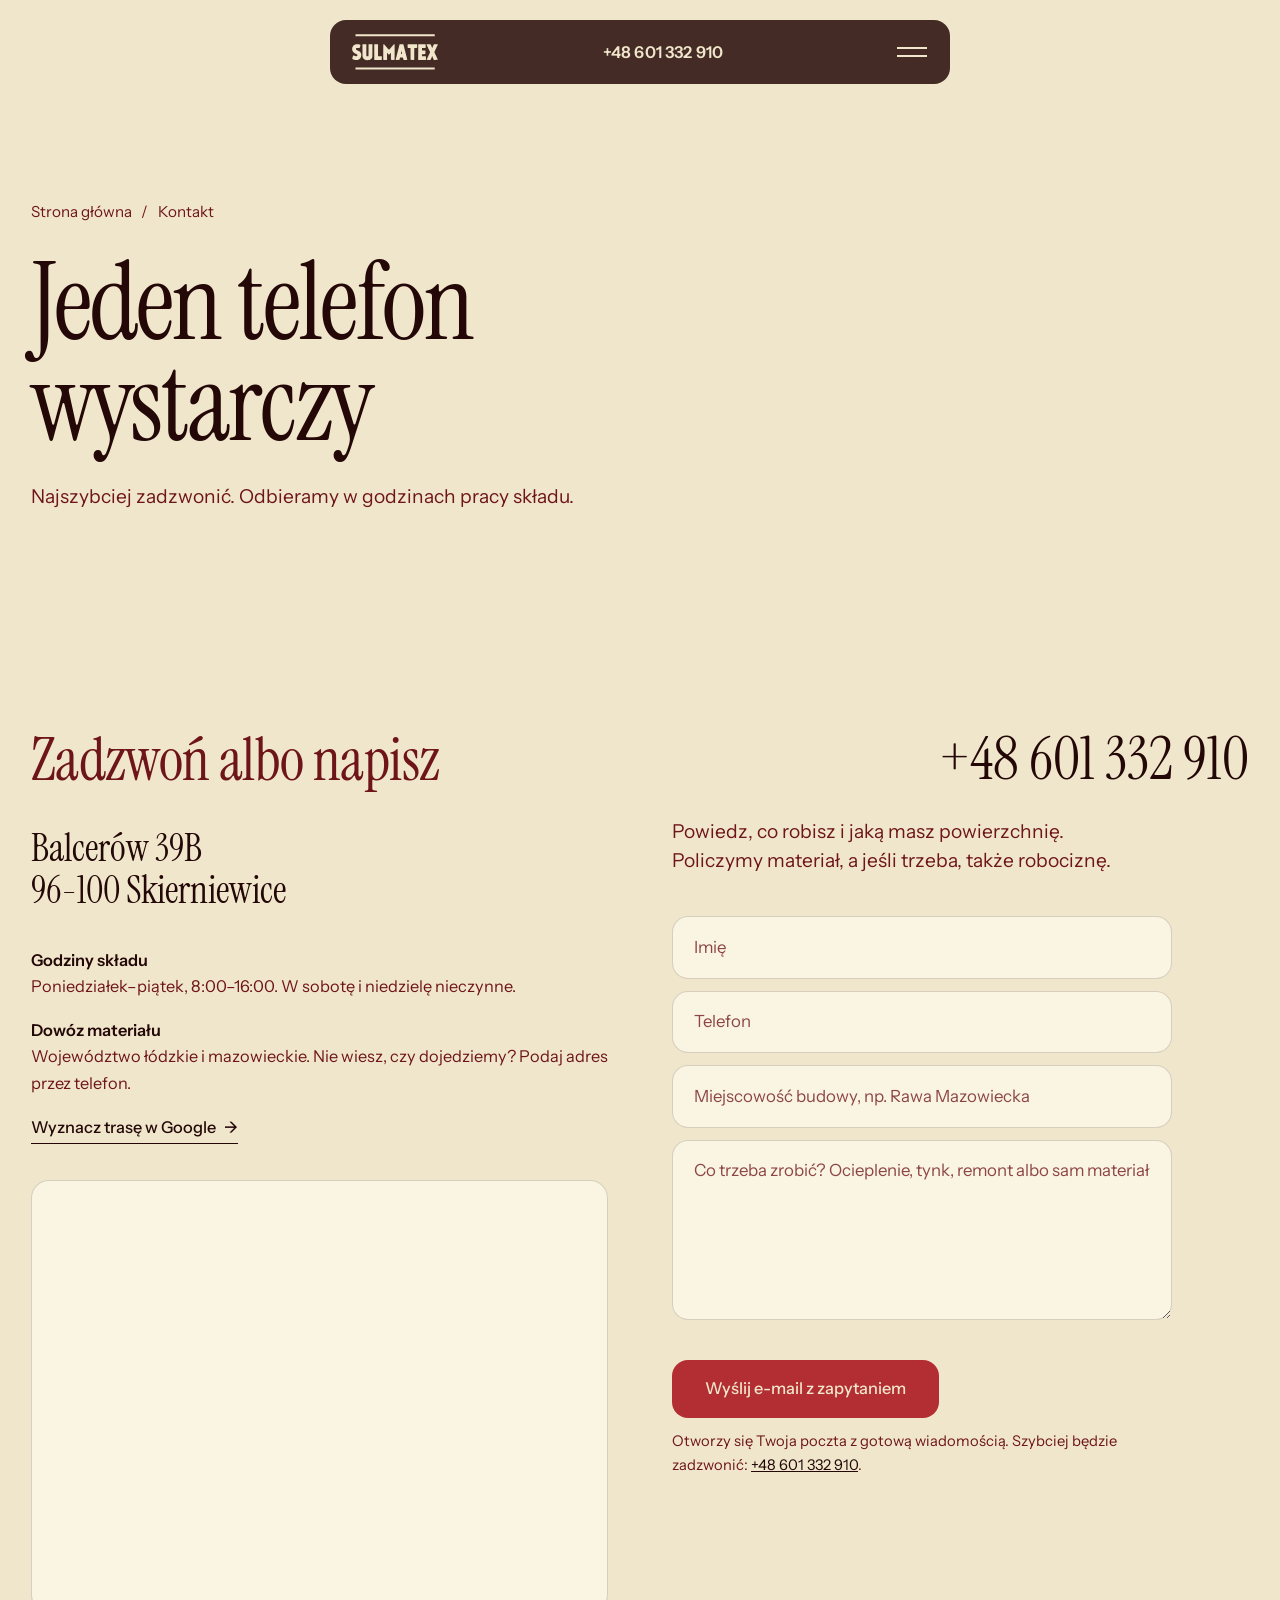
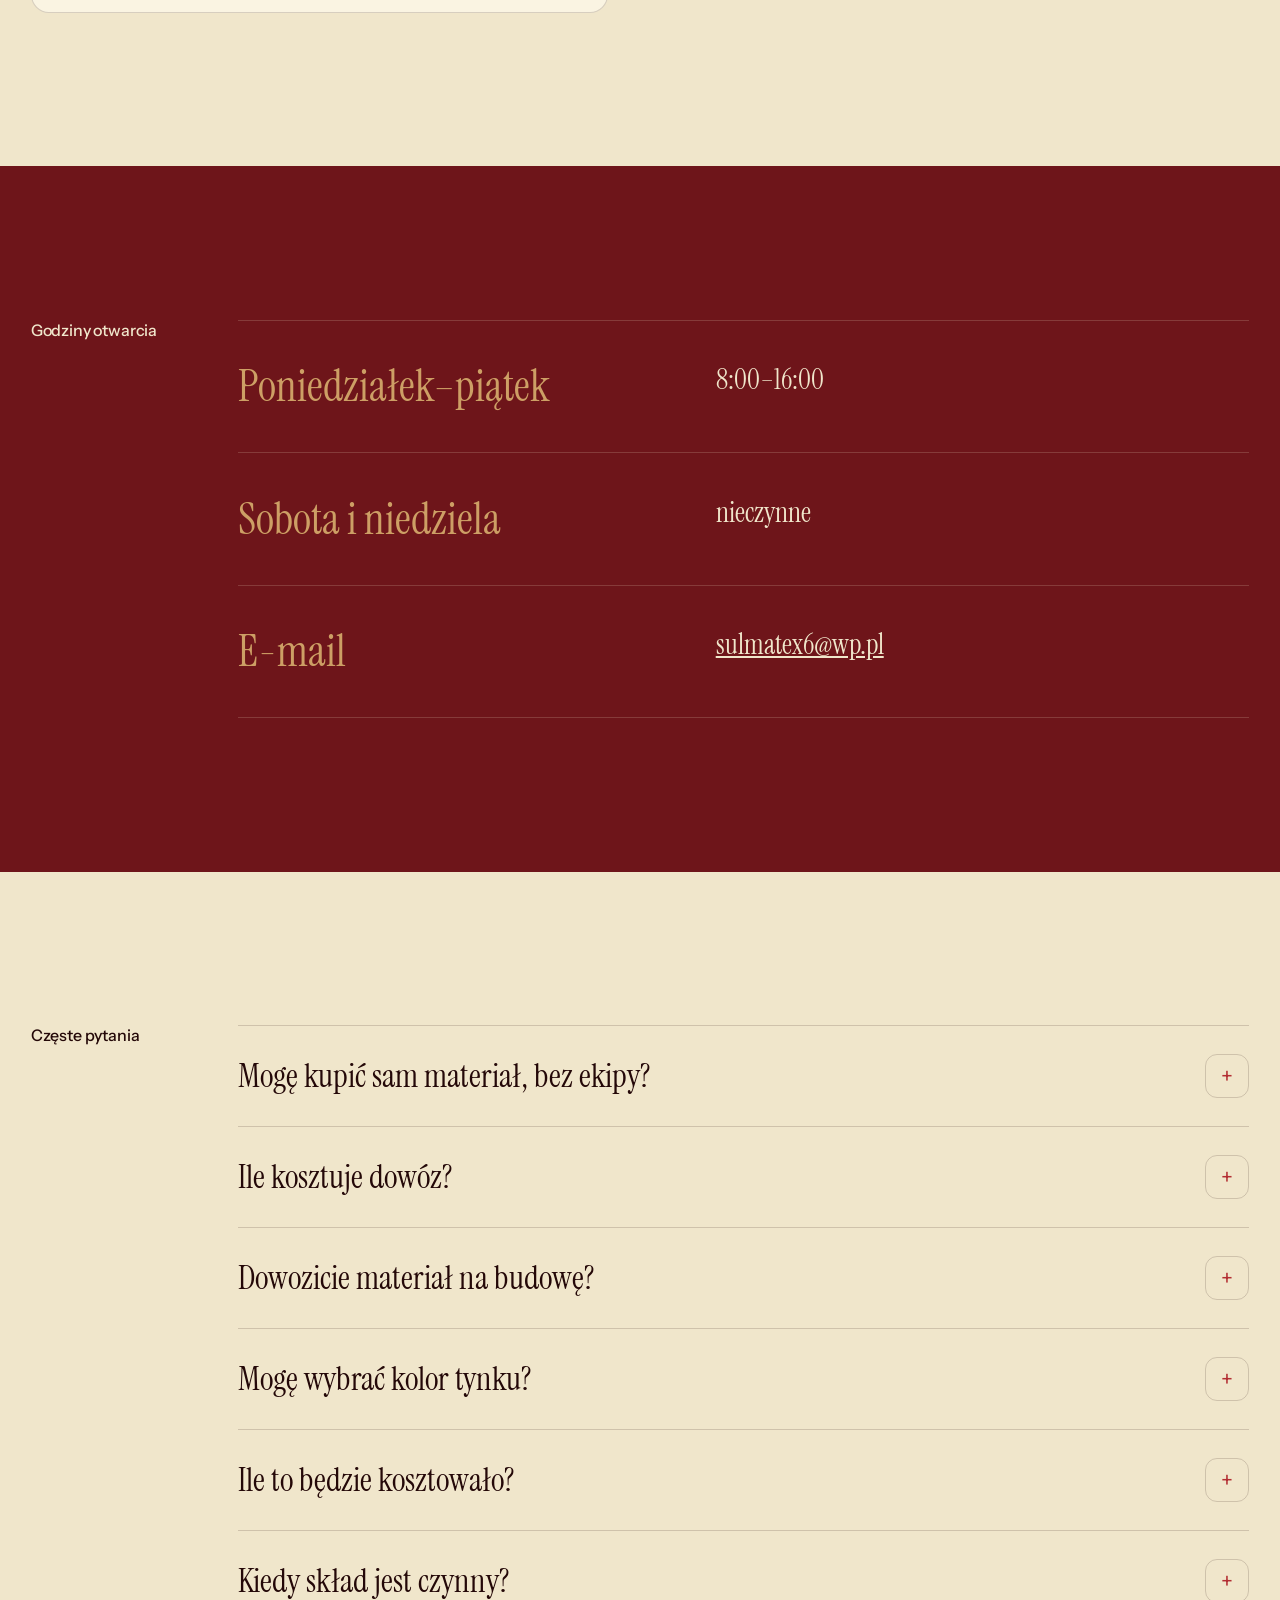
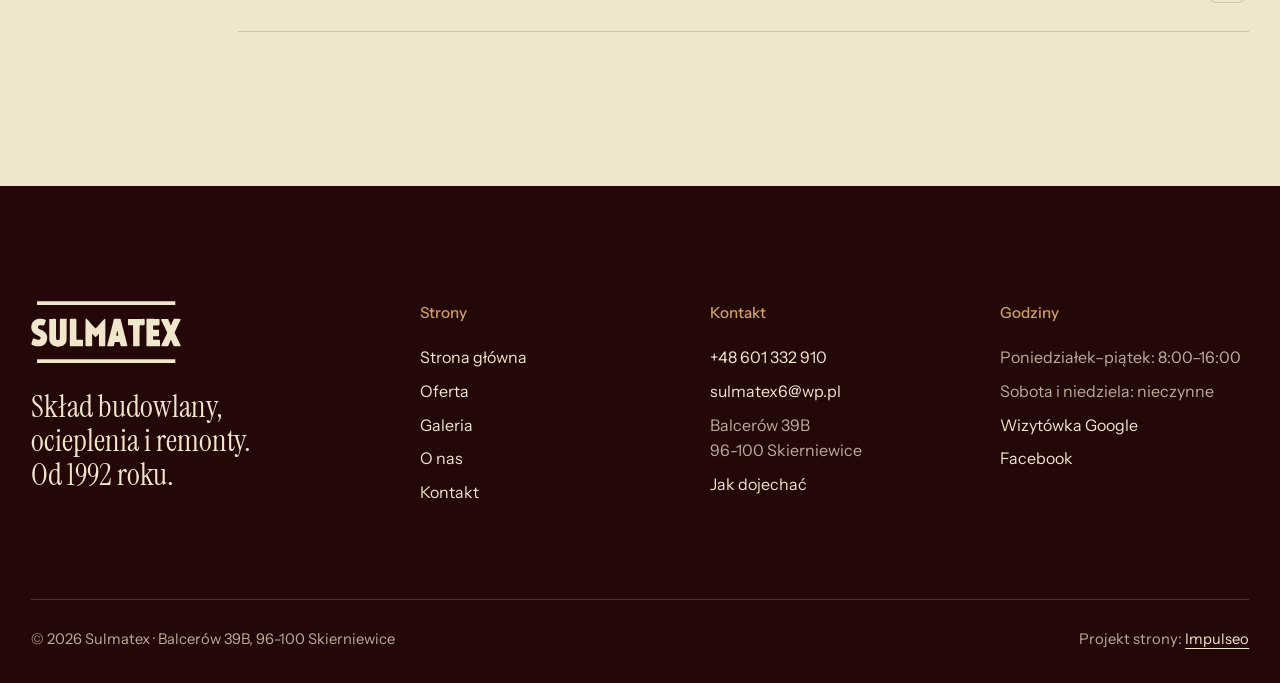
==== commit 6c5a7507: "Poprawki po radzie: uczciwe zdjęcia poglądowe, krótsza strona główna, mapa, pasek konkretów, sekcja " ====
--- a/kontakt.html
+++ b/kontakt.html
@@ -4,7 +4,7 @@
 <meta charset="UTF-8">
 <meta name="viewport" content="width=device-width, initial-scale=1.0">
 <title>Kontakt - Sulmatex Skierniewice, tel. +48 601 332 910</title>
-<meta name="description" content="Sulmatex, Balcerów 39B, 96-100 Skierniewice. Telefon: +48 601 332 910, e-mail: sulmatex6@wp.pl. Czynne od poniedziałku do piątku 8:00-16:00.">
+<meta name="description" content="Sulmatex, Balcerów 39B, 96-100 Skierniewice. Telefon: +48 601 332 910, e-mail: sulmatex6@wp.pl. Czynne od poniedziałku do piątku 8:00–16:00.">
 <link rel="canonical" href="https://impulseo-pl.github.io/sulmatex/kontakt.html">
 <meta name="robots" content="noindex, nofollow">
 <meta name="theme-color" content="#240808">
@@ -12,7 +12,7 @@
 <meta property="og:locale" content="pl_PL">
 <meta property="og:site_name" content="Sulmatex">
 <meta property="og:title" content="Kontakt - Sulmatex Skierniewice, tel. +48 601 332 910">
-<meta property="og:description" content="Sulmatex, Balcerów 39B, 96-100 Skierniewice. Telefon: +48 601 332 910, e-mail: sulmatex6@wp.pl. Czynne od poniedziałku do piątku 8:00-16:00.">
+<meta property="og:description" content="Sulmatex, Balcerów 39B, 96-100 Skierniewice. Telefon: +48 601 332 910, e-mail: sulmatex6@wp.pl. Czynne od poniedziałku do piątku 8:00–16:00.">
 <meta property="og:url" content="https://impulseo-pl.github.io/sulmatex/kontakt.html">
 <meta property="og:image" content="https://impulseo-pl.github.io/sulmatex/img/og.jpg">
 <meta property="og:image:width" content="1200">
@@ -22,9 +22,9 @@
 <link rel="preconnect" href="https://fonts.googleapis.com">
 <link rel="preconnect" href="https://fonts.gstatic.com" crossorigin>
 <link href="https://fonts.googleapis.com/css2?family=Instrument+Sans:wght@400..600&family=Instrument+Serif&display=swap" rel="stylesheet">
-<link rel="stylesheet" href="assets/styles.css?v=20261118a">
+<link rel="stylesheet" href="assets/styles.css?v=20261118b">
 <script src="assets/lenis.min.js?v=1.1.20" defer></script>
-<script src="assets/main.js?v=20261118a" defer></script>
+<script src="assets/main.js?v=20261118b" defer></script>
 </head>
 <body>
 <a class="skip" href="#tresc">Przejdź do treści</a>
@@ -38,14 +38,14 @@
     <nav class="menu-links" aria-label="Menu główne">
       <a href="index.html">Strona główna</a>
       <a href="oferta.html">Oferta</a>
-      <a href="realizacje.html">Realizacje</a>
+      <a href="realizacje.html">Galeria</a>
       <a href="o-nas.html">O nas</a>
       <a href="kontakt.html" aria-current="page">Kontakt</a>
     </nav>
     <div class="menu-side">
       <div><b>Telefon</b><a href="tel:+48601332910">+48 601 332 910</a></div>
       <div><b>Skład</b>Balcerów 39B, 96-100 Skierniewice</div>
-      <div><b>Godziny</b>Poniedziałek - piątek, 8:00-16:00</div>
+      <div><b>Godziny</b>Poniedziałek–piątek, 8:00–16:00</div>
     </div>
   </div>
 </div>
@@ -54,30 +54,31 @@
   <div class="wrap">
     <nav class="crumbs" aria-label="Okruszki"><a href="index.html">Strona główna</a><span aria-hidden="true">/</span><span aria-current="page">Kontakt</span></nav>
     <h1>Jeden telefon wystarczy</h1>
-    <p class="lead">Najszybciej telefonicznie. Skład jest czynny od poniedziałku do piątku, 8:00-16:00.</p>
+    <p class="lead">Najszybciej zadzwonić. Odbieramy w&nbsp;godzinach pracy składu.</p>
   </div>
 </section>
-<figure class="phead-img up" style="margin-block:0"><img src="img/sklad.jpg" alt="Regały z&nbsp;materiałami budowlanymi w&nbsp;składzie"></figure>
 <section class="sec bone" id="kontakt">
   <div class="wrap contact">
     <div class="up">
       <h2>Zadzwoń albo napisz</h2>
       <p class="big-addr">Balcerów 39B<br>96-100 Skierniewice</p>
       <div class="contact-meta">
-        <p><b>Godziny składu</b>Poniedziałek - piątek, 8:00-16:00. W&nbsp;sobotę i&nbsp;niedzielę nieczynne.</p>
+        <p><b>Godziny składu</b>Poniedziałek–piątek, 8:00–16:00. W&nbsp;sobotę i&nbsp;niedzielę nieczynne.</p>
         <p><b>Dowóz materiału</b>Województwo łódzkie i&nbsp;mazowieckie. Nie wiesz, czy dojedziemy? Podaj adres przez telefon.</p>
-        <p><a class="link" href="https://maps.google.com/?cid=3609428095485784670" target="_blank" rel="noopener">Jak dojechać <span aria-hidden="true">→</span></a></p>
+        <p><a class="link" href="https://maps.google.com/?cid=3609428095485784670" target="_blank" rel="noopener">Wyznacz trasę w&nbsp;Google <span aria-hidden="true">→</span></a></p>
       </div>
+      <div class="map"><iframe src="https://maps.google.com/maps?q=Sulmatex%2C%20Balcer%C3%B3w%2039B%2C%2096-100%20Skierniewice&z=14&output=embed" title="Mapa dojazdu do Sulmatex, Balcerów 39B" loading="lazy" referrerpolicy="no-referrer-when-downgrade"></iframe></div>
     </div>
-    <div class="contact-right up">
+    <div class="contact-right up" id="formularz">
       <a class="big-phone" href="tel:+48601332910">+48 601 332 910</a>
-      <p class="lead">Powiedz, co robisz i&nbsp;jaką masz powierzchnię. Policzymy materiał, a&nbsp;jeśli trzeba, także robotę.</p>
+      <p class="lead">Powiedz, co robisz i&nbsp;jaką masz powierzchnię. Policzymy materiał, a&nbsp;jeśli trzeba, także robociznę.</p>
       <form class="form" action="mailto:sulmatex6@wp.pl" method="post" enctype="text/plain">
         <label><span class="sr">Imię</span><input name="imie" type="text" placeholder="Imię" autocomplete="name" required></label>
         <label><span class="sr">Telefon</span><input name="telefon" type="tel" placeholder="Telefon" autocomplete="tel" required></label>
+        <label><span class="sr">Miejscowość budowy</span><input name="miejscowosc" type="text" placeholder="Miejscowość budowy, np. Rawa Mazowiecka" autocomplete="address-level2"></label>
         <label><span class="sr">Co trzeba zrobić</span><textarea name="wiadomosc" placeholder="Co trzeba zrobić? Ocieplenie, tynk, remont albo sam materiał"></textarea></label>
-        <button class="btn btn-main" type="submit">Wyślij zapytanie</button>
-        <p class="form-note">Odpiszemy albo oddzwonimy w&nbsp;godzinach pracy składu.</p>
+        <button class="btn btn-main" type="submit">Wyślij e-mail z&nbsp;zapytaniem</button>
+        <p class="form-note">Otworzy się Twoja poczta z&nbsp;gotową wiadomością. Szybciej będzie zadzwonić: <a href="tel:+48601332910">+48 601 332 910</a>.</p>
       </form>
     </div>
   </div>
@@ -85,18 +86,19 @@
 <section class="sec bordeaux dark">
   <div class="wrap rows">
     <h2 class="label">Godziny otwarcia</h2>
-    <dl class="rows-list" style="margin:0"><div><dt>Poniedziałek - piątek</dt><dd>8:00-16:00</dd></div><div><dt>Sobota i&nbsp;niedziela</dt><dd>nieczynne</dd></div><div><dt>E-mail</dt><dd><a href="mailto:sulmatex6@wp.pl" style="color:inherit">sulmatex6@wp.pl</a></dd></div></dl>
+    <dl class="rows-list" style="margin:0"><div><dt>Poniedziałek–piątek</dt><dd>8:00–16:00</dd></div><div><dt>Sobota i&nbsp;niedziela</dt><dd>nieczynne</dd></div><div><dt>E-mail</dt><dd><a href="mailto:sulmatex6@wp.pl" style="color:inherit">sulmatex6@wp.pl</a></dd></div></dl>
   </div>
 </section>
 <section class="sec bone">
   <div class="wrap faq">
     <h2 class="label">Częste pytania</h2>
     <div>
-      <details><summary>Mogę kupić sam materiał, bez ekipy?</summary><p>Tak. Możesz kupić u&nbsp;nas sam materiał albo zlecić całą pracę. Jedno i&nbsp;drugie załatwiasz pod tym samym numerem.</p></details>
+      <details><summary>Mogę kupić sam materiał, bez ekipy?</summary><p>Tak. Możesz kupić sam materiał albo zlecić całą pracę.</p></details>
+      <details><summary>Ile kosztuje dowóz?</summary><p>Zależy od adresu i&nbsp;ilości towaru. Podaj je przez telefon, a&nbsp;powiemy przed zamówieniem.</p></details>
       <details><summary>Dowozicie materiał na budowę?</summary><p>Tak. Zamówienia dowozimy na terenie województwa łódzkiego i&nbsp;mazowieckiego. Masz własną ekipę? Skompletujemy dla niej całe zamówienie.</p></details>
       <details><summary>Mogę wybrać kolor tynku?</summary><p>Tak. Tynk silikonowy, akrylowy albo mozaikowy dostajesz w&nbsp;kolorze, który wybierasz. Farby też.</p></details>
       <details><summary>Ile to będzie kosztowało?</summary><p>Powiedz przez telefon, co robisz i&nbsp;jaką masz powierzchnię. Policzymy materiał, a&nbsp;gdy robota jest po naszej stronie, także robociznę. Cenę znasz przed startem.</p></details>
-      <details><summary>Kiedy skład jest czynny?</summary><p>Od poniedziałku do piątku w&nbsp;godzinach 8:00-16:00. W&nbsp;sobotę i&nbsp;niedzielę jest nieczynny.</p></details>
+      <details><summary>Kiedy skład jest czynny?</summary><p>Od poniedziałku do piątku, 8:00–16:00.</p></details>
     </div>
   </div>
 </section>
@@ -108,7 +110,7 @@
         <a class="foot-logo" href="index.html" aria-label="Sulmatex - strona główna"><svg viewBox="400 420 34600 14374" aria-hidden="true" focusable="false"><path d="M1803 490H33688V1357H1803Z"/><path d="M2697 4537c-4 3 -141 5 -306 4c-337 -2 -449 10 -561 59c-36 15 -76 31 -90 35c-14 4 -47 19 -74 32c-27 14 -72 32 -100 40c-49 14 -164 75 -216 115c-14 10 -48 29 -76 43c-29 13 -61 37 -73 53c-11 17 -46 44 -77 62c-81 46 -298 269 -331 340c-14 30 -44 84 -68 120c-89 135 -162 305 -190 440c-74 358 -88 512 -65 710c6 47 15 121 20 165c4 44 18 108 29 143c12 35 21 87 21 121c0 51 6 71 51 157c65 124 139 244 190 309c21 27 51 74 65 104c36 77 197 244 282 294c37 21 83 53 102 71c51 47 130 100 186 125c27 12 63 35 79 51c17 15 95 62 175 102c80 41 162 86 182 100c20 14 72 40 116 57c44 18 91 45 106 60c16 16 71 45 137 72c96 38 123 54 201 122c50 43 98 82 108 87c10 6 33 35 51 66c30 54 31 59 26 138c-9 129 -38 198 -119 282c-120 124 -204 148 -473 138c-185 -7 -183 -6 -395 -99c-47 -20 -141 -50 -209 -66c-120 -28 -137 -35 -217 -91c-50 -35 -170 -55 -231 -39c-78 21 -139 113 -168 251c-9 44 -27 91 -44 117c-16 24 -32 63 -36 86c-3 23 -17 76 -30 117c-13 41 -31 102 -40 135c-9 32 -28 81 -41 108c-15 28 -29 79 -34 120c-4 40 -13 85 -20 102c-6 16 -18 70 -26 120c-31 188 30 306 179 343c24 6 58 22 77 36c132 93 216 126 323 126c60 0 110 18 120 44c9 23 56 43 127 56c36 6 88 18 115 26c128 36 895 49 1110 18c159 -23 303 -61 355 -94c25 -16 72 -36 105 -45c73 -21 179 -76 220 -115c17 -15 52 -41 78 -57c123 -76 374 -319 419 -406c10 -20 34 -49 53 -64c22 -18 41 -45 50 -74c9 -25 49 -111 89 -190c58 -114 76 -160 86 -219c6 -41 25 -127 41 -190c16 -63 36 -165 44 -225c8 -61 22 -156 31 -212c17 -107 15 -152 -10 -266c-9 -37 -23 -120 -31 -185c-18 -135 -83 -349 -117 -378c-11 -11 -30 -40 -42 -65c-12 -25 -35 -67 -52 -95c-17 -27 -52 -85 -77 -129c-62 -106 -252 -301 -337 -345c-14 -7 -54 -40 -90 -74c-36 -34 -85 -70 -110 -80c-98 -41 -152 -69 -202 -107c-29 -22 -76 -48 -105 -59c-69 -26 -230 -107 -238 -120c-7 -12 -92 -36 -156 -45c-34 -4 -74 -24 -145 -70c-67 -43 -116 -68 -151 -75c-35 -8 -61 -20 -77 -38c-93 -102 -166 -195 -177 -228c-18 -55 -15 -304 5 -343c32 -62 139 -157 226 -202l85 -44l255 0c256 0 394 12 604 52c97 18 131 12 190 -34c59 -46 145 -188 180 -299c14 -43 37 -117 52 -164c15 -47 34 -101 44 -120c9 -19 25 -64 34 -100c10 -36 31 -95 47 -132c42 -97 83 -310 68 -356c-26 -78 -107 -140 -212 -162c-64 -13 -281 -85 -372 -124c-47 -20 -77 -26 -140 -26c-44 0 -123 -7 -175 -15c-100 -15 -202 -19 -213 -8Z"/><path d="M5796 4537c-4 5 -242 8 -529 9c-489 0 -525 2 -577 20c-85 30 -120 101 -89 181c8 19 12 214 14 618c6 1300 8 1832 7 2315c0 278 1 775 2 1105l2 600l32 118c17 64 36 161 42 215c13 112 39 177 104 260c24 31 52 77 62 102c21 56 76 132 109 154c14 9 44 42 68 74c70 95 215 227 278 255c31 14 82 48 114 77c65 59 108 80 160 80c29 0 45 8 77 39c57 57 221 109 373 121c109 8 167 23 270 71c112 52 553 36 736 -27c78 -27 130 -38 211 -45c181 -15 289 -51 344 -116c28 -34 36 -37 101 -44c86 -9 120 -26 193 -93c30 -28 90 -78 134 -111c43 -32 102 -88 131 -124c29 -36 85 -98 124 -138c47 -48 81 -92 98 -130c15 -32 40 -79 56 -106c56 -91 121 -310 142 -477c4 -30 13 -78 20 -106c11 -42 14 -481 15 -2295c2 -2160 3 -2247 21 -2321c26 -107 25 -153 -7 -195c-61 -81 -93 -84 -749 -83c-713 1 -742 4 -803 89l-29 39l5 1519c4 1778 -8 3025 -32 3071c-23 45 -91 100 -138 112c-24 6 -75 20 -114 31c-94 26 -145 24 -301 -10c-147 -33 -179 -46 -217 -92c-57 -68 -56 -58 -66 -512c-13 -594 -14 -3809 -1 -3972c15 -189 -7 -228 -147 -266c-67 -19 -231 -26 -246 -12Z"/><path d="M9776 4522l-299 6l-40 29c-22 15 -50 41 -61 56l-21 28l-3 3058l-3 3057l22 28c51 65 101 78 354 88c279 12 2322 3 2450 -11c96 -10 188 -39 221 -70c20 -18 21 -27 17 -642c-4 -723 -2 -698 -48 -738c-58 -50 -65 -51 -760 -51c-357 0 -660 -3 -673 -6c-57 -16 -54 84 -59 -1758c-3 -949 -1 -1921 5 -2216c6 -320 6 -548 1 -584c-13 -82 -65 -211 -92 -228c-86 -55 -261 -63 -1011 -46Z"/><path d="M13105 4541c-58 16 -95 67 -116 155c-15 69 -14 6036 2 6065c6 12 49 39 95 61l85 41l167 8c92 5 343 7 557 4l390 -3l95 -36c152 -57 137 23 133 -712c-4 -698 -18 -1394 -33 -1669c-9 -170 -2 -343 15 -388c12 -29 42 -19 99 33c31 27 69 56 85 65c17 8 46 38 64 65c66 97 412 447 462 466c50 18 123 10 188 -21c63 -31 341 -319 416 -433c22 -32 50 -66 64 -75c13 -8 45 -34 71 -56c78 -67 108 -49 125 74c6 44 7 531 2 1320c-9 1431 -20 1280 95 1327c111 46 180 51 594 44c546 -9 689 -25 782 -89c28 -18 32 -6050 4 -6133c-29 -88 -98 -127 -177 -100c-56 20 -145 82 -177 124c-15 20 -57 67 -94 103c-38 37 -68 72 -68 79c0 7 -51 64 -114 129c-123 126 -330 366 -370 430c-14 22 -47 56 -73 76c-45 34 -66 57 -176 191c-27 33 -126 142 -220 243c-95 101 -181 200 -192 219c-11 20 -39 49 -62 66c-23 17 -59 54 -80 82c-51 68 -132 161 -223 254c-41 42 -95 100 -120 128c-52 59 -97 69 -156 33c-45 -28 -394 -378 -444 -446c-24 -33 -85 -101 -135 -150c-114 -113 -211 -223 -302 -345c-72 -96 -108 -134 -175 -184c-21 -15 -55 -53 -77 -84c-21 -31 -49 -66 -61 -77c-12 -11 -41 -47 -63 -80c-57 -83 -127 -165 -247 -286c-57 -57 -128 -136 -158 -174c-31 -39 -120 -134 -200 -213l-144 -142l-52 1c-28 0 -65 5 -81 10Z"/><path d="M19615 4557c-104 24 -155 90 -155 200c0 37 -6 101 -14 143c-8 41 -19 101 -25 133c-5 31 -23 94 -40 140c-16 45 -38 129 -50 187c-44 232 -81 388 -104 445c-14 33 -30 91 -36 130c-17 96 -59 260 -81 315c-10 25 -21 63 -25 85c-3 22 -15 71 -25 110c-11 38 -29 119 -40 180c-24 128 -80 332 -116 424c-14 35 -31 104 -39 155c-7 50 -23 120 -33 156c-11 36 -30 110 -42 165c-13 55 -33 124 -46 153c-13 29 -34 105 -48 170c-14 64 -36 169 -49 232c-14 64 -39 156 -56 205c-20 58 -35 124 -41 186c-5 53 -16 116 -25 140c-9 24 -27 75 -39 114c-13 38 -33 90 -44 115c-11 25 -28 85 -37 135c-42 225 -87 421 -105 462c-11 24 -31 95 -45 156c-14 62 -37 159 -51 217c-15 58 -33 136 -41 175c-9 38 -26 88 -39 110c-27 47 -39 96 -54 225c-7 52 -25 135 -40 185c-85 271 -84 277 69 326l96 31l384 10c540 15 748 4 852 -44c95 -45 98 -48 115 -169c14 -105 38 -192 99 -374c20 -58 36 -131 40 -175c9 -102 27 -148 80 -200l46 -45l472 0c518 0 499 -2 558 62c26 28 74 159 100 273c6 30 22 77 35 105c28 62 50 165 64 303c15 151 20 160 150 217l85 37l235 10c166 7 333 6 568 -2l334 -12l101 -34c56 -18 108 -41 115 -51c18 -24 9 -105 -22 -197c-30 -87 -89 -327 -122 -495c-23 -119 -50 -216 -100 -366c-12 -39 -27 -106 -33 -150c-10 -77 -41 -186 -76 -270c-10 -22 -26 -94 -36 -160c-11 -66 -27 -142 -35 -169c-9 -27 -26 -87 -39 -135c-23 -92 -56 -206 -110 -391c-19 -63 -37 -144 -41 -180c-3 -36 -17 -90 -30 -120c-14 -31 -43 -141 -64 -245c-67 -318 -80 -376 -95 -404c-7 -15 -23 -65 -35 -112c-12 -46 -34 -125 -50 -176c-17 -54 -33 -133 -39 -189c-7 -84 -12 -101 -41 -142c-27 -39 -35 -64 -51 -165c-26 -159 -95 -434 -120 -474c-11 -18 -28 -79 -38 -140c-26 -150 -96 -439 -120 -493c-10 -25 -31 -119 -45 -210c-30 -191 -65 -328 -102 -402c-17 -33 -31 -87 -41 -152c-15 -103 -62 -226 -96 -254c-8 -7 -58 -20 -109 -27c-133 -20 -1235 -18 -1323 2Zm729 2780c19 38 34 118 46 238c14 147 79 494 126 665c21 80 15 113 -33 156c-92 84 -338 64 -381 -32c-21 -45 -1 -221 44 -396c8 -31 23 -141 35 -245c21 -198 47 -298 94 -373c30 -47 49 -50 69 -13Z"/><path d="M26080 4547c-52 2 -789 4 -1637 5c-1540 3 -1542 3 -1569 24c-104 77 -110 123 -106 759c3 519 5 535 69 597c89 85 71 82 580 88l451 5l26 24c65 62 60 -149 66 2402c5 2243 6 2307 24 2328c10 11 55 35 99 52c114 44 242 51 773 45c473 -5 475 -5 569 -60c64 -38 72 -61 50 -133c-35 -112 -31 -4430 4 -4543c6 -20 27 -51 46 -70c44 -43 109 -48 583 -49c346 -1 349 -2 421 -67c49 -43 113 -170 113 -224c0 -19 -3 -175 -7 -345c-4 -180 -3 -359 3 -426c18 -219 -40 -360 -165 -403c-46 -16 -112 -17 -393 -9Z"/><path d="M27480 4539c-328 7 -340 10 -398 75c-17 20 -32 40 -32 44c0 4 0 1350 -1 2992c0 1718 -4 3008 -9 3040c-8 43 -6 59 6 78c21 32 126 80 205 94c91 16 2638 17 2726 1c76 -14 169 -57 185 -86c9 -17 11 -162 9 -601c-4 -746 -2 -738 -160 -786c-61 -19 -86 -20 -645 -15c-716 6 -754 3 -794 -79c-15 -29 -19 -494 -6 -616c14 -137 -16 -131 592 -131c537 1 571 -2 683 -60c77 -39 106 -122 101 -294c-1 -17 -4 -257 -6 -535c-3 -278 -6 -508 -6 -512c0 -19 -70 -84 -110 -102c-43 -20 -58 -20 -350 -16c-168 3 -413 5 -545 5c-383 -1 -360 31 -360 -502c0 -446 -2 -435 85 -460c71 -21 492 -27 846 -13l321 12l68 -36c37 -20 73 -36 80 -36c66 0 137 -288 103 -420c-7 -26 -12 -147 -14 -290c-5 -588 -6 -599 -37 -653c-54 -91 -13 -87 -1097 -92c-470 -2 -920 -5 -1000 -8c-80 -2 -278 -1 -440 2Z"/><path d="M33541 4542c-142 11 -178 22 -228 72c-35 35 -43 51 -49 95c-4 29 -17 67 -29 86c-13 18 -30 57 -39 87c-8 30 -27 64 -40 77c-14 13 -32 45 -41 70c-8 25 -24 59 -36 76c-67 98 -149 300 -244 600c-73 230 -75 234 -120 281c-49 52 -57 53 -94 16c-21 -21 -30 -43 -40 -102c-11 -70 -51 -173 -121 -315c-17 -33 -37 -94 -45 -135c-9 -43 -28 -95 -44 -122c-16 -25 -32 -57 -36 -70c-13 -45 -108 -243 -131 -273c-23 -32 -80 -171 -107 -266c-20 -67 -65 -132 -109 -156c-30 -16 -87 -17 -733 -18c-782 0 -756 -2 -830 69c-57 54 -58 81 -6 167c22 36 44 85 51 109c6 25 24 65 39 90c14 25 32 57 38 72c7 14 27 46 46 71c19 25 38 62 42 84c7 40 84 209 116 254c10 14 26 48 37 76c11 28 30 66 44 84c14 19 33 58 43 88c10 30 26 69 36 86c10 17 27 56 38 86c22 65 74 169 111 224c15 22 37 71 50 110c35 106 54 145 99 205c22 30 48 75 57 100c9 25 23 64 31 87c8 24 37 77 65 119c39 60 53 93 64 151c15 78 19 88 89 198c25 38 54 90 65 115c11 25 30 63 42 85c93 174 115 220 140 304c41 136 45 180 20 238c-11 27 -23 64 -27 83c-7 38 -70 167 -115 240c-16 25 -36 76 -44 114c-9 37 -26 81 -37 97c-45 63 -172 318 -188 376c-6 21 -27 58 -46 82c-19 24 -40 62 -46 85c-20 79 -30 103 -55 137c-38 51 -100 178 -119 245c-22 74 -39 108 -80 159c-33 41 -75 116 -75 135c0 15 -88 218 -112 260c-11 19 -33 66 -47 105c-15 38 -49 101 -75 140c-31 46 -55 99 -72 155c-27 91 -31 101 -117 256c-65 116 -98 227 -79 268c6 14 42 43 83 67c99 57 143 60 807 57l538 -3l40 -26c21 -14 61 -35 87 -47c46 -20 49 -25 97 -127c27 -58 56 -129 65 -158c8 -28 27 -69 41 -90c14 -21 31 -55 39 -75c7 -21 28 -60 48 -89c19 -29 37 -70 41 -95c4 -24 15 -58 26 -76c31 -51 106 -260 124 -344c8 -43 26 -99 40 -126c13 -26 28 -66 32 -88c13 -76 63 -134 114 -134c59 0 111 73 125 175c9 68 78 277 109 329c14 24 34 74 45 112c25 92 74 205 109 257c28 40 122 237 122 255c0 4 16 32 35 62c29 46 35 64 35 111c0 69 20 99 93 136c51 26 57 27 327 36c500 15 1019 -4 1141 -42c98 -31 123 -54 115 -105c-13 -96 -28 -144 -60 -191c-19 -28 -60 -106 -91 -175c-32 -69 -70 -143 -85 -165c-15 -22 -39 -76 -54 -120c-25 -77 -59 -142 -111 -214c-14 -19 -34 -65 -45 -102c-24 -78 -90 -227 -121 -270c-11 -16 -33 -66 -48 -111c-38 -111 -67 -171 -97 -199c-13 -13 -32 -48 -41 -79c-17 -60 -81 -185 -120 -237c-14 -18 -34 -67 -45 -110c-21 -85 -52 -145 -103 -202c-41 -46 -50 -64 -64 -130c-15 -70 -65 -185 -107 -241c-18 -25 -44 -77 -58 -115c-15 -37 -30 -73 -35 -79c-4 -6 -27 -59 -50 -118c-59 -153 -57 -265 8 -345c18 -22 52 -91 77 -154c24 -63 55 -130 68 -150c55 -83 97 -181 105 -246c7 -57 12 -69 44 -98c45 -41 93 -137 110 -218c16 -72 20 -80 97 -198c41 -63 59 -101 64 -136c4 -27 24 -76 45 -113c62 -105 107 -201 120 -255c7 -28 25 -68 40 -90c46 -66 99 -177 111 -232c7 -30 24 -68 42 -90c34 -43 79 -135 114 -236c12 -37 38 -86 57 -110c40 -49 67 -101 91 -173c9 -29 35 -82 58 -120c48 -79 88 -174 88 -207c0 -13 -14 -44 -30 -69c-41 -61 -87 -80 -210 -84c-210 -8 -1052 -9 -1149 -2Z"/><path d="M1803 13857H33688V14724H1803Z"/></svg></a>
         <p class="foot-claim">Skład budowlany, ocieplenia i&nbsp;remonty. Od&nbsp;1992 roku.</p>
       </div>
-      <div><h4>Strony</h4><ul><li><a href="index.html">Strona główna</a></li><li><a href="oferta.html">Oferta</a></li><li><a href="realizacje.html">Realizacje</a></li><li><a href="o-nas.html">O nas</a></li><li><a href="kontakt.html">Kontakt</a></li></ul></div>
+      <div><h4>Strony</h4><ul><li><a href="index.html">Strona główna</a></li><li><a href="oferta.html">Oferta</a></li><li><a href="realizacje.html">Galeria</a></li><li><a href="o-nas.html">O nas</a></li><li><a href="kontakt.html">Kontakt</a></li></ul></div>
       <div><h4>Kontakt</h4><ul>
         <li><a href="tel:+48601332910">+48 601 332 910</a></li>
         <li><a href="mailto:sulmatex6@wp.pl">sulmatex6@wp.pl</a></li>
@@ -116,7 +118,7 @@
         <li><a href="https://maps.google.com/?cid=3609428095485784670" target="_blank" rel="noopener">Jak dojechać</a></li>
       </ul></div>
       <div><h4>Godziny</h4><ul>
-        <li>Poniedziałek - piątek: 8:00-16:00</li>
+        <li>Poniedziałek–piątek: 8:00–16:00</li>
         <li>Sobota i&nbsp;niedziela: nieczynne</li>
         <li><a href="https://maps.google.com/?cid=3609428095485784670" target="_blank" rel="noopener">Wizytówka Google</a></li>
         <li><a href="https://www.facebook.com/p/Sulmatex-100064661784393/" target="_blank" rel="noopener">Facebook</a></li>
--- a/assets/styles.css
+++ b/assets/styles.css
@@ -114,13 +114,17 @@
 .about-left{display:grid;align-content:start;gap:clamp(28px,4vw,56px)}
 .about-fig{margin:0;border-radius:var(--r);overflow:hidden;max-width:520px}
 .about-fig img{width:100%;aspect-ratio:3/2;object-fit:cover}
-.statement{font-family:var(--f-serif);font-size:clamp(2rem,3.5vw,3.4rem);line-height:1.08;color:var(--ink)}
+.statement{text-wrap:balance;font-family:var(--f-serif);font-size:clamp(2rem,3.5vw,3.4rem);line-height:1.08;color:var(--ink)}
 .about-right .lead{margin-top:clamp(28px,3vw,40px);max-width:30rem}
 .about-right .btn-row{margin-top:36px}
 
 /* ---------- tekst odsłaniany słowo po słowie ---------- */
-.reveal-sec{position:relative;height:240vh}
-.reveal-stick{position:sticky;top:0;height:100svh;display:flex;flex-direction:column;justify-content:center;gap:28px;padding:96px var(--gut) 48px;max-width:var(--wrap);margin:0 auto}
+.reveal-sec{position:relative;height:170vh}
+.reveal-stick{position:sticky;top:0;height:100svh;display:grid;grid-template-columns:1.6fr 1fr;align-items:center;gap:clamp(32px,5vw,80px);padding:96px var(--gut) 48px;max-width:var(--wrap);margin:0 auto}
+.reveal-main{display:grid;gap:28px}
+.reveal-aside{display:grid;gap:14px;align-content:center;padding-left:clamp(24px,3vw,48px);border-left:1px solid var(--line-dark);color:var(--on-dark-2)}
+.reveal-phone{font-family:var(--f-serif);font-size:clamp(2.2rem,3.6vw,3.4rem);line-height:1;color:var(--brass);text-decoration:none}
+.reveal-phone:hover{color:var(--bone)}
 .reveal-text{font-family:var(--f-serif);font-size:clamp(1.9rem,4.1vw,3.9rem);line-height:1.1;color:var(--bone);max-width:30ch}
 .js .reveal-text .w{color:rgba(240,230,203,.2);transition:color .25s linear}
 .js .reveal-text .w.on{color:var(--bone)}
@@ -132,21 +136,21 @@
 .svc-row:last-child{border-bottom:1px solid var(--line)}
 .svc-row h3{font-size:clamp(2rem,3.4vw,3.2rem);line-height:1.02;color:var(--ink);transition:color .5s var(--ease)}
 .svc-row p{font-family:var(--f-serif);font-size:clamp(1.45rem,2.3vw,2.2rem);line-height:1.12;color:var(--bordeaux)}
-.js .svc-row p{opacity:.34;transition:opacity .9s var(--ease)}
+.js .svc-row p{opacity:.5;transition:opacity .9s var(--ease)}
 .js .svc-row.on p{opacity:1}
 .svc-row:hover h3{color:var(--carmine)}
 .svc-foot{margin-top:48px}
 
 /* ---------- karty rozwijane przy przewijaniu ---------- */
 .cards{padding-block:clamp(48px,6vw,96px)}
-.card-wrap{position:relative;height:170vh}
-.card-wrap+.card-wrap{margin-top:-30vh}
+.card-wrap{position:relative;height:125vh}
+.card-wrap+.card-wrap{margin-top:-15vh}
 .card-stick{position:sticky;top:0;height:100svh;display:grid;place-items:center;overflow:hidden}
-.card{--p:0;position:relative;width:calc(46vw + 54vw * var(--p));height:calc(50svh + 50svh * var(--p));border-radius:calc(28px + 32px * var(--p));overflow:hidden;color:var(--bone);text-decoration:none;isolation:isolate;display:block}
+.card{--p:0;position:relative;width:calc(46vw + 54vw * var(--p));height:calc(50svh + 50svh * var(--p));border-radius:calc(28px + 32px * var(--p));overflow:hidden;color:var(--bone);text-decoration:none;isolation:isolate;display:block;background:#3a1512}
 .card img{position:absolute;inset:0;width:100%;height:100%;object-fit:cover;z-index:-2;transform:scale(calc(1.12 - .12 * var(--p)))}
-.card::after{content:"";position:absolute;inset:0;z-index:-1;background:linear-gradient(180deg,rgba(0,0,0,.18) 0%,rgba(0,0,0,0) 35%,rgba(0,0,0,.6) 100%)}
+.card::after{content:"";position:absolute;inset:0;z-index:-1;background:linear-gradient(180deg,rgba(36,8,8,.25) 0%,rgba(36,8,8,0) 30%,rgba(36,8,8,.84) 100%)}
 .card-in{position:absolute;left:0;right:0;bottom:calc(28px + 52px * var(--p));display:grid;justify-items:center;gap:22px;text-align:center;padding:0 24px}
-.card h3{font-size:clamp(2.2rem,calc(2.2rem + 2.4vw * var(--p)),5rem);color:var(--brass);text-shadow:0 2px 24px rgba(0,0,0,.35)}
+.card h3{font-size:clamp(2.2rem,calc(2.2rem + 2.4vw * var(--p)),5rem);color:var(--brass);text-shadow:0 2px 18px rgba(36,8,8,.75)}
 .card .btn{pointer-events:none}
 .card:hover .btn{background:var(--bordeaux)}
 
@@ -300,8 +304,12 @@
   .hero h1{font-size:clamp(3rem,14vw,4.6rem)}
   .svc-row,.rows-list>div{grid-template-columns:1fr;gap:12px}
   .card{width:calc(88vw + 12vw * var(--p));height:calc(62svh + 38svh * var(--p))}
-  .card-wrap{height:150vh}
-  .reveal-sec{height:200vh}
+  .card-wrap{height:115vh}
+  .reveal-sec{height:auto}
+  .reveal-stick{position:static;height:auto;grid-template-columns:1fr;padding-block:96px}
+  .js .reveal-text .w{color:var(--bone)}
+  .reveal-aside{padding-left:0;border-left:0;border-top:1px solid var(--line-dark);padding-top:28px}
+  .hero-call{display:none}
   .foot-top{grid-template-columns:1fr}
   .callbar{position:fixed;left:0;right:0;bottom:0;z-index:80;display:grid;grid-template-columns:1.3fr 1fr;gap:8px;padding:10px 12px calc(10px + env(safe-area-inset-bottom));background:var(--cacao)}
   .callbar .btn{min-height:3.2rem;padding:.7rem 1rem;font-size:.98rem}
@@ -314,4 +322,32 @@
   .card-wrap+.card-wrap{margin-top:0}
   .card{--p:.6!important}
   .js .reveal-text .w{color:var(--bone)}
-}
+  .js .svc-row p{opacity:1}
+}
+
+/* ---------- poprawki po radzie (18.11) ---------- */
+.hero-kicker{font-size:1.05rem;font-weight:500;color:var(--bone);margin-bottom:18px;text-shadow:0 1px 10px rgba(0,0,0,.5)}
+.btn-on-photo{color:var(--bone);border-color:var(--bone);background:rgba(36,8,8,.35);-webkit-backdrop-filter:blur(6px);backdrop-filter:blur(6px)}
+.btn-on-photo:hover{background:var(--bone);border-color:var(--bone);color:var(--cacao)}
+.hero-side .btn-row{justify-content:flex-end}
+.facts{padding-block:clamp(24px,3vw,36px)}
+.facts-list{display:grid;grid-template-columns:repeat(4,minmax(0,1fr));gap:20px 40px}
+.facts-list li{display:grid;gap:2px;font-size:.98rem;line-height:1.4;color:var(--on-dark-2)}
+.facts-list b{font-family:var(--f-serif);font-weight:400;font-size:1.6rem;line-height:1.1;color:var(--brass)}
+.poglad{font-size:.85rem;color:var(--ink-2);padding-top:8px}
+.phead-img{position:relative}
+.phead-img .poglad{position:absolute;right:16px;bottom:14px;padding:6px 10px;border-radius:8px;background:rgba(36,8,8,.6);color:var(--bone)}
+.map{margin-top:36px;border-radius:var(--r);overflow:hidden;aspect-ratio:4/3;background:var(--bone-hi);border:1px solid var(--line)}
+.map iframe{display:block;width:100%;height:100%;border:0;filter:grayscale(.55) contrast(1.02)}
+.form-note a{color:var(--ink)}
+@media (max-width:700px){
+  .hero-side .btn-row{justify-content:flex-start}
+  .facts-list b{font-size:1.35rem}
+}
+@media (max-width:700px){
+  .hero::after{background:linear-gradient(180deg,rgba(0,0,0,.4) 0%,rgba(0,0,0,0) 22%,rgba(0,0,0,.35) 45%,rgba(0,0,0,.8) 72%,rgba(0,0,0,.86) 100%)}
+}
+@media (max-width:700px){
+  .facts-list{grid-template-columns:1fr;gap:12px}
+  .facts-list li{grid-template-columns:minmax(0,9.5rem) minmax(0,1fr);align-items:baseline;gap:12px}
+}
